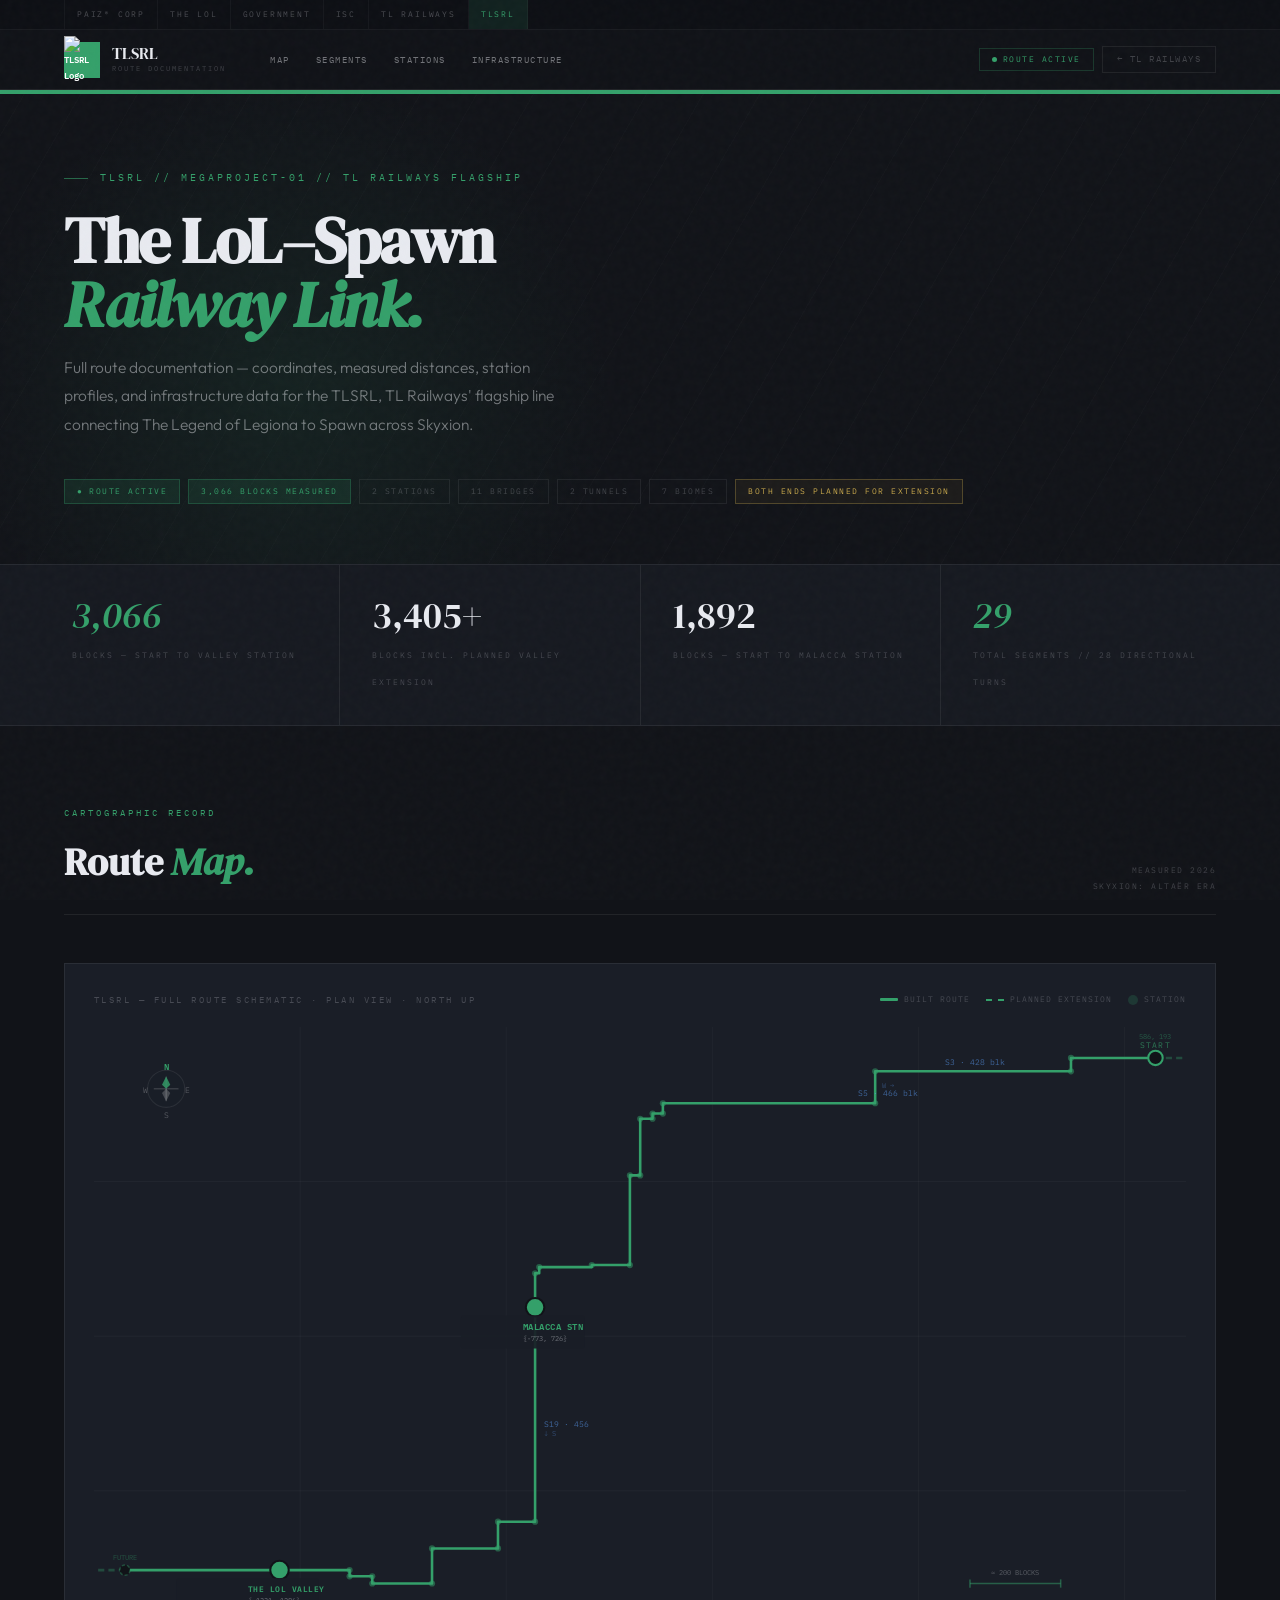
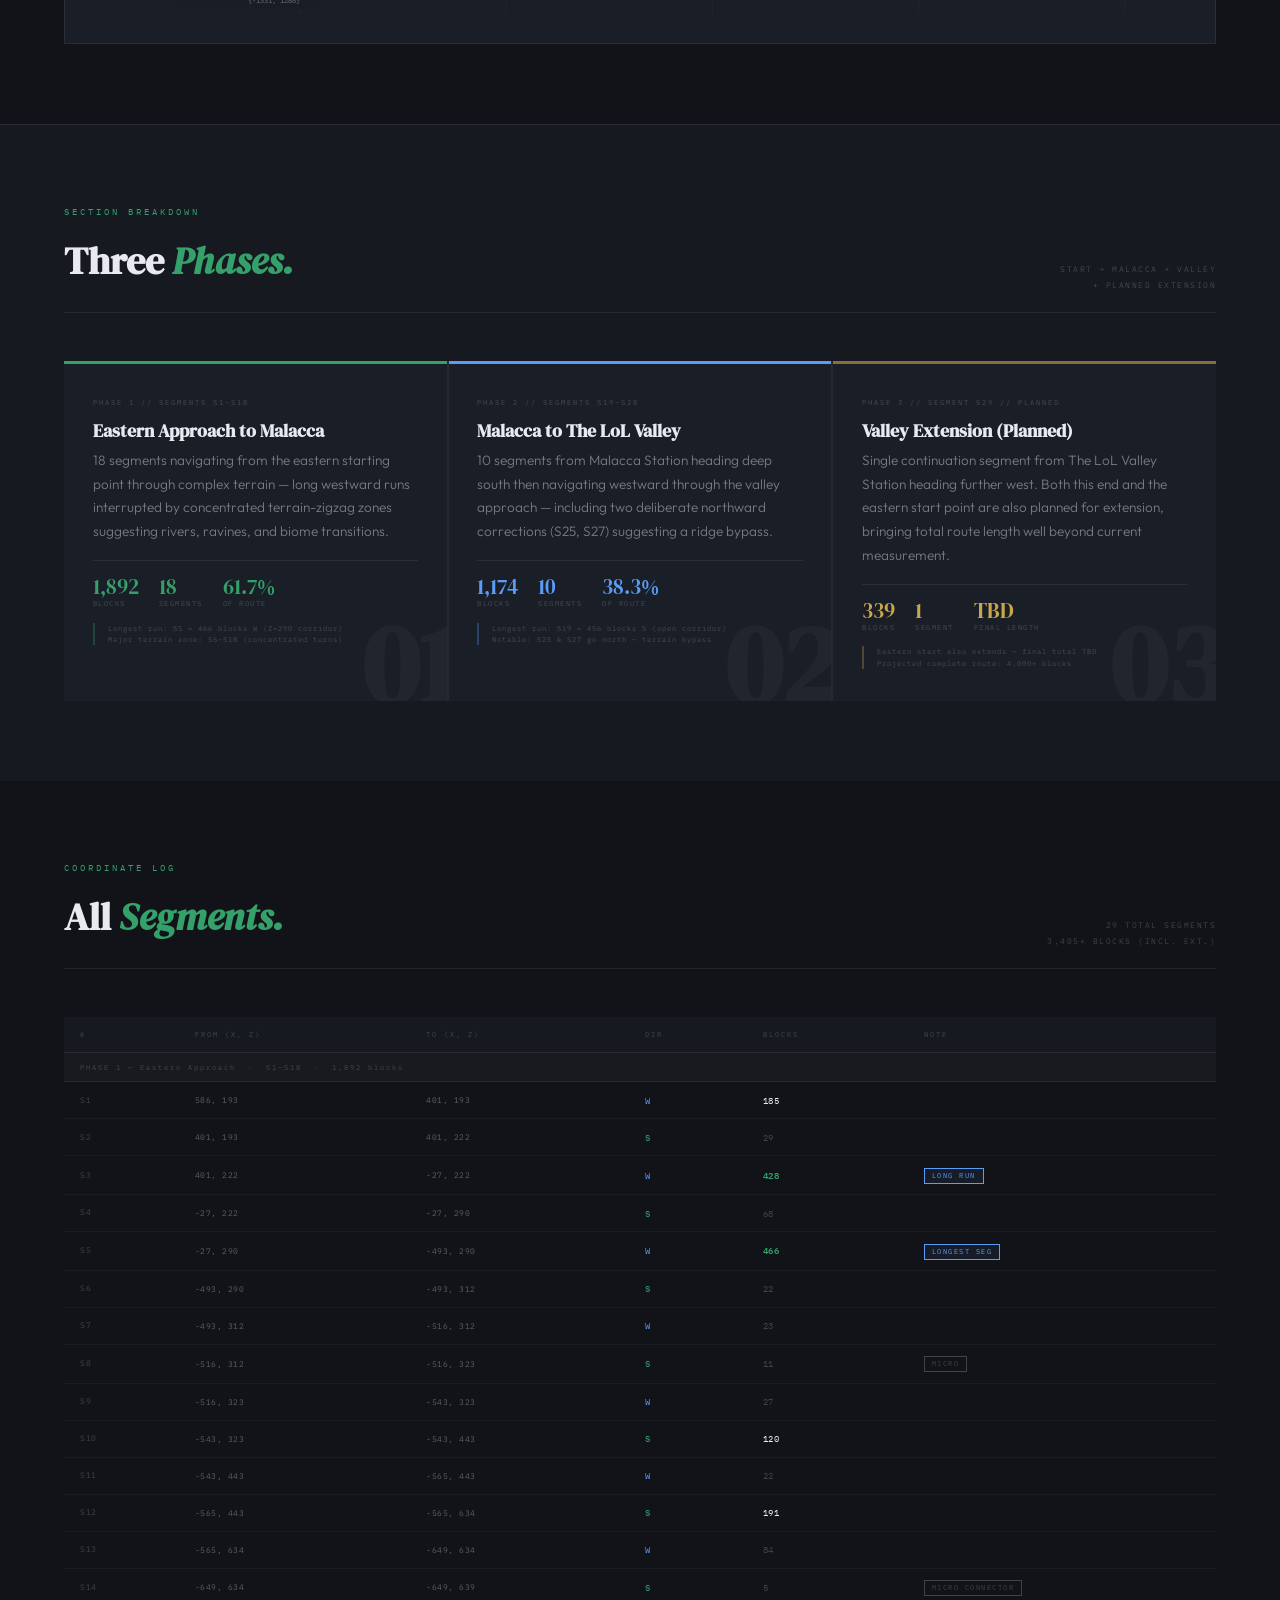
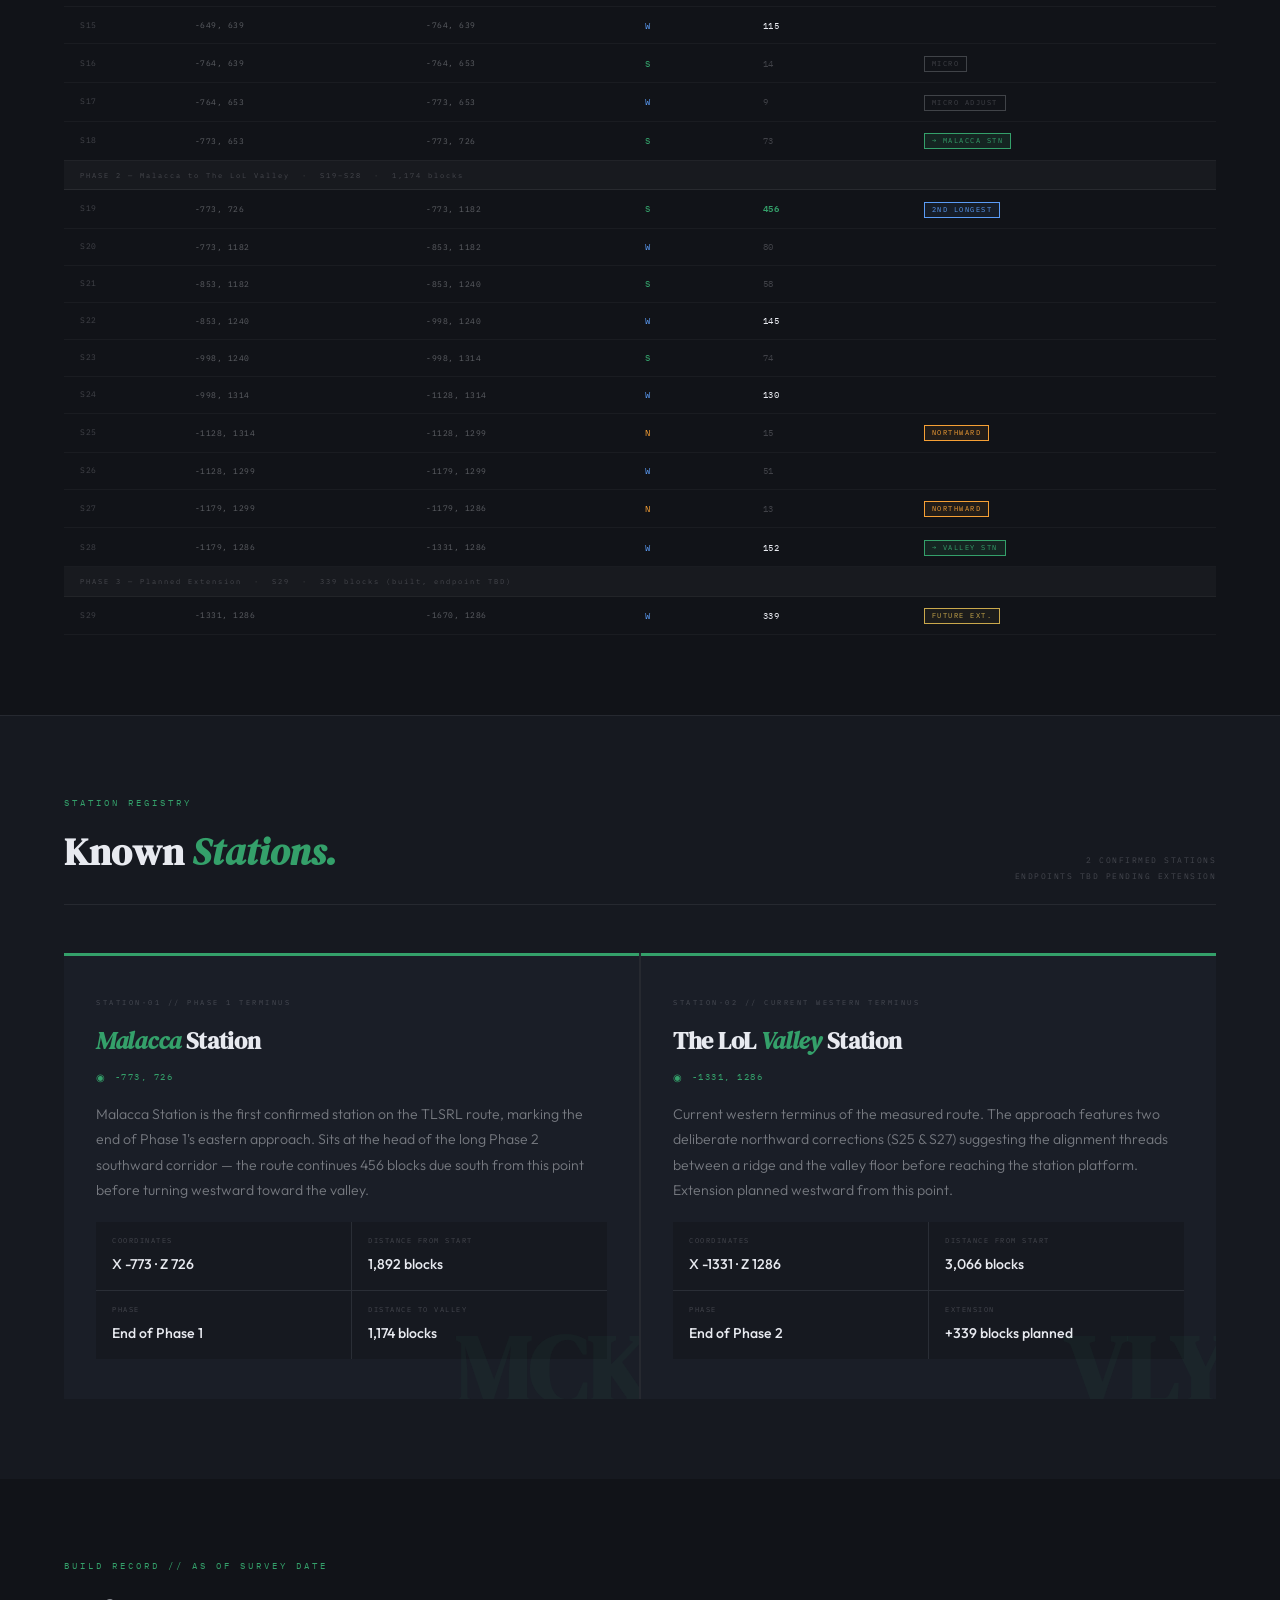
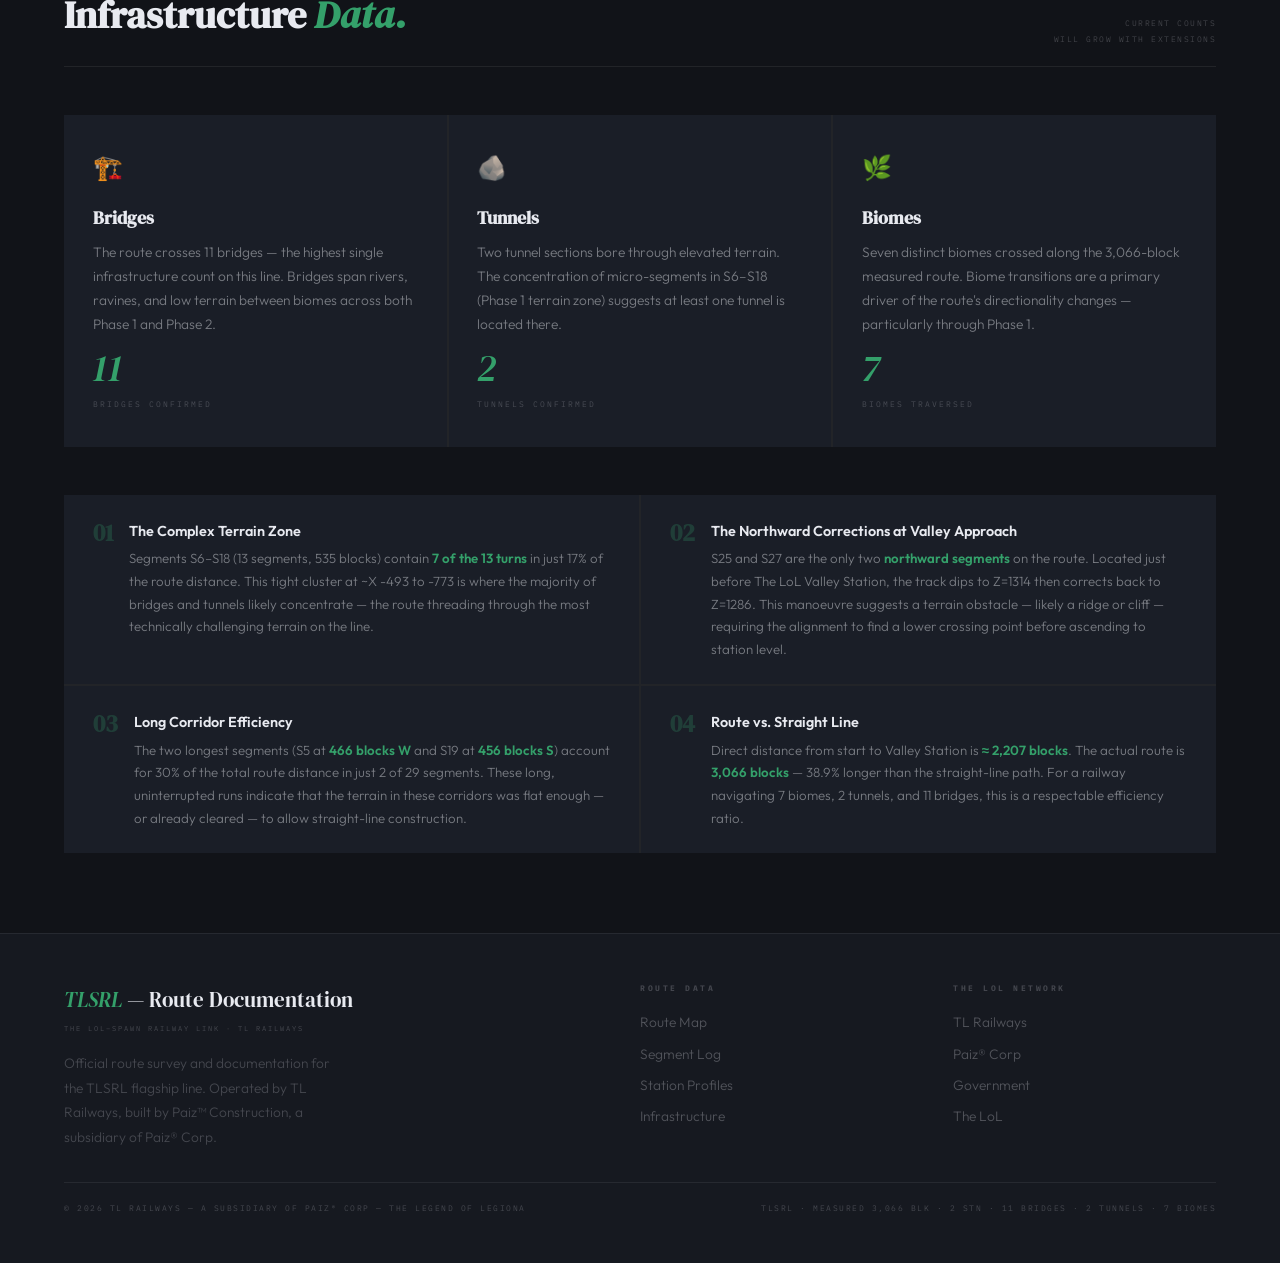
==== tlsrl/index.html @ da96b957 "Replace text brand with TLSRL logo in navigation Updated navigation brand to include TLSRL logo." ====
<!DOCTYPE html>
<html lang="en">
<head>
<meta charset="UTF-8">
<meta name="viewport" content="width=device-width, initial-scale=1.0">
<title>TLSRL — The LoL–Spawn Railway Link · Route Documentation</title>
<link rel="icon" type="image/png" href="/tlrailways/assets/images/TLSRL_LOGO.png">
<meta name="description" content="Full route documentation for TLSRL — The LoL to Spawn Railway Link. Measured coordinates, segment analysis, station profiles, infrastructure data.">
<link href="https://fonts.googleapis.com/css2?family=DM+Serif+Display:ital@0;1&family=IBM+Plex+Mono:wght@300;400;500;600&family=Outfit:wght@300;400;500;600&display=swap" rel="stylesheet">
<style>
:root{
  --bg:#111318;--bg2:#161920;--bg3:#1c2029;--bgc:#1a1e27;
  --bdr:rgba(255,255,255,0.07);--bdr2:rgba(255,255,255,0.14);
  --txt:#e8eaf0;--muted:rgba(232,234,240,0.45);--faint:rgba(232,234,240,0.22);
  --grn:#34a06a;--grn-dk:#1d4a33;--grn-lt:#5cba8a;--grn-dim:rgba(52,160,106,.12);
  --gold:#c9a84c;
  --tb:30px;--nh:60px;
}
*{margin:0;padding:0;box-sizing:border-box}
html{scroll-behavior:smooth}
body{font-family:'Outfit',sans-serif;background:var(--bg);color:var(--txt);line-height:1.7;overflow-x:hidden}
body::before{content:'';position:fixed;inset:0;background-image:url("data:image/svg+xml,%3Csvg viewBox='0 0 200 200' xmlns='http://www.w3.org/2000/svg'%3E%3Cfilter id='n'%3E%3CfeTurbulence type='fractalNoise' baseFrequency='0.65' numOctaves='4' stitchTiles='stitch'/%3E%3C/filter%3E%3Crect width='100%25' height='100%25' filter='url(%23n)' opacity='0.025'/%3E%3C/svg%3E");pointer-events:none;z-index:9999}

/* TOPBAR */
.topbar{position:fixed;top:0;left:0;right:0;height:var(--tb);z-index:500;background:#0d0f14;border-bottom:1px solid rgba(255,255,255,0.05);display:flex;align-items:center;padding:0 5%;overflow-x:auto;scrollbar-width:none}
.topbar::-webkit-scrollbar{display:none}
.topbar-links{display:flex;align-items:center;white-space:nowrap;flex-shrink:0}
.topbar-links a{font-family:'IBM Plex Mono',monospace;font-size:0.47rem;letter-spacing:1.8px;color:rgba(232,234,240,0.28);text-decoration:none;padding:0 12px;height:var(--tb);display:flex;align-items:center;transition:color 0.2s,background 0.2s;border-right:1px solid rgba(255,255,255,0.04)}
.topbar-links a:first-child{border-left:1px solid rgba(255,255,255,0.04)}
.topbar-links a:hover{color:rgba(232,234,240,0.65)}
.topbar-links a.here{color:var(--grn);background:var(--grn-dim)}

/* NAV */
nav{position:sticky;top:var(--tb);z-index:400;height:var(--nh);display:flex;align-items:center;padding:0 5%;background:rgba(17,19,24,0.97);backdrop-filter:blur(18px);border-bottom:1px solid var(--bdr);gap:32px}
.nav-brand{display:flex;align-items:center;gap:12px;text-decoration:none;color:inherit;flex-shrink:0}
.nav-mark{width:36px;height:36px;background:var(--grn);display:flex;align-items:center;justify-content:center;font-family:'IBM Plex Mono',monospace;font-size:0.56rem;font-weight:600;color:#fff;letter-spacing:0;transition:box-shadow 0.3s}
.nav-brand:hover .nav-mark{box-shadow:0 0 16px rgba(52,160,106,0.45)}
.nav-bname{font-family:'DM Serif Display',serif;font-size:1rem;display:block;line-height:1}
.nav-bsub{font-family:'IBM Plex Mono',monospace;font-size:0.46rem;letter-spacing:2px;color:var(--faint);display:block;margin-top:1px}
.nav-links{display:flex;gap:2px;flex:1}
.nav-links a{padding:5px 12px;font-family:'IBM Plex Mono',monospace;font-size:0.56rem;letter-spacing:1.5px;color:var(--muted);text-decoration:none;transition:color 0.2s}
.nav-links a:hover,.nav-links a.on{color:var(--grn)}
.nav-right{margin-left:auto;display:flex;align-items:center;gap:8px}
.spill{display:flex;align-items:center;gap:6px;padding:4px 12px;border:1px solid rgba(52,160,106,0.25);font-family:'IBM Plex Mono',monospace;font-size:0.5rem;letter-spacing:1.5px;color:var(--grn)}
.spill-dot{width:5px;height:5px;border-radius:50%;background:var(--grn);animation:blink 2s infinite}
.nav-back{padding:5px 14px;font-family:'IBM Plex Mono',monospace;font-size:0.54rem;letter-spacing:1.5px;color:var(--faint);text-decoration:none;border:1px solid var(--bdr);transition:all 0.2s}
.nav-back:hover{color:var(--txt);border-color:var(--bdr2)}
.hamburger{display:none;flex-direction:column;gap:5px;cursor:pointer;padding:4px;background:none;border:none;margin-left:auto}
.hamburger span{display:block;width:22px;height:1.5px;background:var(--muted);transition:all .25s}
.hamburger.open span:nth-child(1){transform:translateY(6.5px) rotate(45deg)}
.hamburger.open span:nth-child(2){opacity:0}
.hamburger.open span:nth-child(3){transform:translateY(-6.5px) rotate(-45deg)}
.drawer{display:none;position:fixed;top:calc(var(--tb) + var(--nh));left:0;right:0;background:rgba(13,15,20,.98);backdrop-filter:blur(20px);border-bottom:1px solid var(--bdr);z-index:390;padding:1.5rem 5%;flex-direction:column}
.drawer.open{display:flex}
.drawer a{font-family:'IBM Plex Mono',monospace;font-size:.68rem;letter-spacing:2px;color:var(--muted);text-decoration:none;padding:.85rem 0;border-bottom:1px solid var(--bdr);transition:color .2s}
.drawer a:hover{color:var(--grn)}
.drawer a:last-child{border:none}

/* HERO */
.hero{margin-top:var(--tb);padding:80px 5% 60px;position:relative;overflow:hidden}
.hero::before{content:'';position:absolute;inset:0;background:repeating-linear-gradient(-60deg,transparent,transparent 48px,rgba(255,255,255,.013) 48px,rgba(255,255,255,.013) 49px)}
.hero-glow{position:absolute;top:-10%;left:-5%;width:55vw;height:55vw;background:radial-gradient(circle,rgba(52,160,106,.1) 0%,transparent 65%);pointer-events:none}
.hero-bar{position:absolute;top:0;left:0;right:0;height:4px;background:var(--grn)}
.hero-inner{max-width:1200px;margin:0 auto;position:relative}
.hero-eye{font-family:'IBM Plex Mono',monospace;font-size:.6rem;letter-spacing:3px;color:var(--grn);margin-bottom:1.4rem;display:flex;align-items:center;gap:12px;opacity:0;animation:fadeUp .7s ease .1s forwards}
.hero-eye::before{content:'';width:24px;height:1px;background:var(--grn);opacity:.6}
.hero h1{font-family:'DM Serif Display',serif;font-size:clamp(2.8rem,5vw,5rem);line-height:1;letter-spacing:-1.5px;color:var(--txt);margin-bottom:1rem;opacity:0;animation:fadeUp .7s ease .2s forwards}
.hero h1 em{font-style:italic;color:var(--grn)}
.hero-sub{font-size:.97rem;color:var(--muted);font-weight:300;max-width:520px;line-height:1.85;margin-bottom:2.5rem;opacity:0;animation:fadeUp .7s ease .3s forwards}
.hero-chips{display:flex;gap:8px;flex-wrap:wrap;opacity:0;animation:fadeUp .7s ease .4s forwards}
.chip{font-family:'IBM Plex Mono',monospace;font-size:.5rem;letter-spacing:1.5px;padding:5px 12px;border:1px solid;display:flex;align-items:center;gap:6px}
.chip-grn{border-color:rgba(52,160,106,.3);color:var(--grn);background:var(--grn-dim)}
.chip-dim{border-color:var(--bdr);color:var(--faint)}
.chip-gold{border-color:rgba(201,168,76,.3);color:var(--gold);background:rgba(201,168,76,.06)}

/* STATS STRIP */
.stats{background:var(--bg2);border-top:1px solid var(--bdr);border-bottom:1px solid var(--bdr)}
.stats-inner{max-width:1200px;margin:0 auto;display:flex}
.stat{flex:1;padding:2rem 2rem;border-right:1px solid var(--bdr);transition:background .2s}
.stat:last-child{border-right:none}
.stat:hover{background:var(--grn-dim)}
.sv{font-family:'DM Serif Display',serif;font-size:2.3rem;color:var(--txt);display:block;line-height:1;margin-bottom:.3rem}
.sv em{font-style:italic;color:var(--grn)}
.sk{font-family:'IBM Plex Mono',monospace;font-size:.5rem;letter-spacing:2px;color:var(--faint)}

/* SECTIONS */
.sec{padding:5rem 5%}
.sec-alt{background:var(--bg2);border-top:1px solid var(--bdr)}
.inner{max-width:1200px;margin:0 auto}
.sec-head{display:flex;justify-content:space-between;align-items:flex-end;margin-bottom:3rem;padding-bottom:1.2rem;border-bottom:1px solid var(--bdr);flex-wrap:wrap;gap:12px}
.eye{font-family:'IBM Plex Mono',monospace;font-size:.54rem;letter-spacing:3px;color:var(--grn);margin-bottom:.5rem}
.sec-head h2{font-family:'DM Serif Display',serif;font-size:clamp(1.7rem,3vw,2.4rem);color:var(--txt)}
.sec-head h2 em{font-style:italic;color:var(--grn)}
.sec-meta{font-family:'IBM Plex Mono',monospace;font-size:.5rem;letter-spacing:1.5px;color:var(--faint);text-align:right;line-height:2}

/* ROUTE MAP */
.map-card{background:var(--bgc);border:1px solid var(--bdr);padding:1.8rem;transition:border-color .3s}
.map-card:hover{border-color:rgba(52,160,106,.2)}
.map-hdr{display:flex;justify-content:space-between;align-items:center;margin-bottom:1.2rem;flex-wrap:wrap;gap:10px}
.map-title{font-family:'IBM Plex Mono',monospace;font-size:.56rem;letter-spacing:2.5px;color:var(--faint)}
.map-legend{display:flex;gap:16px;flex-wrap:wrap}
.leg{display:flex;align-items:center;gap:6px;font-family:'IBM Plex Mono',monospace;font-size:.48rem;letter-spacing:1px;color:var(--faint)}
.leg-line{width:18px;height:3px;border-radius:1px}
.leg-dash{width:18px;height:0;border-top:2px dashed}
.route-svg{width:100%;height:auto;display:block}

/* PHASE CARDS */
.phases{display:grid;grid-template-columns:repeat(3,1fr);gap:2px;background:var(--bdr)}
.phase{background:var(--bgc);padding:2rem 1.8rem;position:relative;overflow:hidden;border-top:3px solid}
.phase-1{border-color:var(--grn)}
.phase-2{border-color:#5b9cf6}
.phase-3{border-color:rgba(201,168,76,.6)}
.phase-bg{position:absolute;right:-10px;bottom:-20px;font-family:'DM Serif Display',serif;font-size:7rem;font-weight:900;opacity:.035;line-height:1;pointer-events:none}
.phase-id{font-family:'IBM Plex Mono',monospace;font-size:.46rem;letter-spacing:2px;color:var(--faint);margin-bottom:.8rem}
.phase h3{font-family:'DM Serif Display',serif;font-size:1.1rem;color:var(--txt);margin-bottom:.4rem;line-height:1.2}
.phase p{font-size:.85rem;color:var(--muted);line-height:1.75;font-weight:300;margin-bottom:1rem}
.phase-stat{display:flex;gap:20px;padding-top:1rem;border-top:1px solid var(--bdr)}
.ps-val{font-family:'DM Serif Display',serif;font-size:1.3rem;display:block;line-height:1}
.phase-1 .ps-val{color:var(--grn)}
.phase-2 .ps-val{color:#5b9cf6}
.phase-3 .ps-val{color:var(--gold)}
.ps-key{font-family:'IBM Plex Mono',monospace;font-size:.44rem;letter-spacing:1.5px;color:var(--faint);display:block}
.phase-note{font-family:'IBM Plex Mono',monospace;font-size:.44rem;letter-spacing:1px;color:var(--faint);margin-top:.8rem;line-height:1.6;border-left:2px solid;padding-left:.8rem}
.phase-1 .phase-note{border-color:rgba(52,160,106,.3)}
.phase-2 .phase-note{border-color:rgba(91,156,246,.3)}
.phase-3 .phase-note{border-color:rgba(201,168,76,.3)}

/* SEGMENT TABLE */
.seg-table{width:100%;border-collapse:collapse;font-family:'IBM Plex Mono',monospace;font-size:.56rem;letter-spacing:.5px}
.seg-table th{padding:.7rem 1rem;text-align:left;font-size:.46rem;letter-spacing:2px;color:var(--faint);border-bottom:1px solid var(--bdr);font-weight:400;background:var(--bg2)}
.seg-table td{padding:.65rem 1rem;border-bottom:1px solid rgba(255,255,255,.04);color:var(--muted);transition:background .15s}
.seg-table tr:hover td{background:rgba(255,255,255,.025)}
.seg-table .seg-num{color:var(--faint);font-size:.5rem}
.seg-table .coord{color:rgba(232,234,240,.35);font-size:.52rem}
.seg-table .dir-w{color:#5b9cf6}
.seg-table .dir-s{color:var(--grn)}
.seg-table .dir-n{color:#f6a035}
.seg-table .dist-big{color:var(--grn);font-weight:600}
.seg-table .dist-micro{color:var(--faint)}
.seg-table .dist-mid{color:var(--txt)}
.seg-table .note-badge{font-size:.44rem;letter-spacing:1.5px;padding:1px 7px;border:1px solid;display:inline-block}
.badge-station{border-color:rgba(52,160,106,.4);color:var(--grn);background:var(--grn-dim)}
.badge-long{border-color:rgba(91,156,246,.3);color:#5b9cf6;background:rgba(91,156,246,.07)}
.badge-future{border-color:rgba(201,168,76,.3);color:var(--gold);background:rgba(201,168,76,.06)}
.badge-micro{border-color:var(--bdr);color:var(--faint)}
.badge-north{border-color:rgba(246,160,53,.3);color:#f6a035;background:rgba(246,160,53,.07)}
.seg-group-hdr td{background:rgba(255,255,255,.03);font-size:.46rem;letter-spacing:2px;color:var(--faint);padding:.5rem 1rem;border-bottom:1px solid var(--bdr)}

/* STATION CARDS */
.stations{display:grid;grid-template-columns:1fr 1fr;gap:2px;background:var(--bdr)}
.stn{background:var(--bgc);padding:2.5rem 2rem;position:relative;overflow:hidden;transition:background .2s;border-top:3px solid var(--grn)}
.stn:hover{background:var(--bg3)}
.stn-bg{position:absolute;right:-10px;bottom:-20px;font-family:'DM Serif Display',serif;font-size:6rem;font-weight:900;color:rgba(52,160,106,.06);line-height:1;pointer-events:none}
.stn-id{font-family:'IBM Plex Mono',monospace;font-size:.46rem;letter-spacing:2.5px;color:var(--faint);margin-bottom:.8rem}
.stn h3{font-family:'DM Serif Display',serif;font-size:1.5rem;color:var(--txt);margin-bottom:.5rem;letter-spacing:-.3px}
.stn h3 em{font-style:italic;color:var(--grn)}
.stn-coord{font-family:'IBM Plex Mono',monospace;font-size:.54rem;letter-spacing:1.5px;color:var(--grn);margin-bottom:1rem;display:flex;align-items:center;gap:8px}
.stn-coord::before{content:'◉';font-size:.6rem}
.stn p{font-size:.88rem;color:var(--muted);line-height:1.8;font-weight:300;margin-bottom:1.2rem}
.stn-facts{display:grid;grid-template-columns:1fr 1fr;gap:1px;background:var(--bdr);margin-top:1rem}
.stn-fact{background:var(--bg2);padding:.8rem 1rem}
.sf-k{font-family:'IBM Plex Mono',monospace;font-size:.44rem;letter-spacing:1.5px;color:var(--faint);display:block;margin-bottom:3px}
.sf-v{font-size:.88rem;color:var(--txt);font-weight:500}

/* INFRA GRID */
.infra-grid{display:grid;grid-template-columns:repeat(3,1fr);gap:2px;background:var(--bdr)}
.infra{background:var(--bgc);padding:2rem 1.8rem;position:relative;transition:background .2s}
.infra:hover{background:var(--bg3);box-shadow:inset 0 0 40px rgba(52,160,106,.04)}
.infra-icon{font-size:1.5rem;margin-bottom:1rem;display:block}
.infra h4{font-family:'DM Serif Display',serif;font-size:1.1rem;color:var(--txt);margin-bottom:.4rem}
.infra p{font-size:.86rem;color:var(--muted);line-height:1.75;font-weight:300;margin-bottom:.8rem}
.infra-count{font-family:'DM Serif Display',serif;font-size:2.4rem;color:var(--grn);display:block;line-height:1}
.infra-count em{font-style:italic}
.infra-label{font-family:'IBM Plex Mono',monospace;font-size:.48rem;letter-spacing:2px;color:var(--faint)}

/* INSIGHTS */
.insights{display:grid;grid-template-columns:1fr 1fr;gap:2px;background:var(--bdr);margin-top:3rem}
.insight{background:var(--bgc);padding:1.5rem 1.8rem;display:flex;gap:16px;align-items:flex-start;transition:background .2s}
.insight:hover{background:var(--bg3)}
.ins-num{font-family:'DM Serif Display',serif;font-size:1.5rem;font-weight:900;color:rgba(52,160,106,.25);flex-shrink:0;line-height:1;padding-top:2px}
.ins-body h5{font-size:.9rem;font-weight:600;color:var(--txt);margin-bottom:4px}
.ins-body p{font-size:.83rem;color:var(--muted);line-height:1.7;font-weight:300}
.ins-body strong{color:var(--grn);font-weight:600}

/* FOOTER */
footer{border-top:1px solid var(--bdr);background:var(--bg2);padding:3rem 5%}
.ft-inner{max-width:1200px;margin:0 auto;display:grid;grid-template-columns:2fr 1fr 1fr;gap:50px;margin-bottom:2rem}
.ft-name{font-family:'DM Serif Display',serif;font-size:1.3rem;color:var(--txt);margin-bottom:.3rem}
.ft-name em{font-style:italic;color:var(--grn)}
.ft-sub{font-family:'IBM Plex Mono',monospace;font-size:.46rem;letter-spacing:2px;color:var(--faint);margin-bottom:1rem}
.ft-desc{font-size:.86rem;color:var(--faint);line-height:1.8;font-weight:300;max-width:280px}
.ft-col h5{font-family:'IBM Plex Mono',monospace;font-size:.48rem;letter-spacing:2.5px;color:var(--faint);margin-bottom:1rem}
.ft-col a{display:block;font-size:.86rem;color:rgba(232,234,240,.28);text-decoration:none;margin-bottom:.5rem;font-weight:300;transition:color .2s}
.ft-col a:hover{color:var(--grn)}
.ft-bot{border-top:1px solid var(--bdr);padding-top:1.2rem;max-width:1200px;margin:0 auto;display:flex;justify-content:space-between;align-items:center;flex-wrap:wrap;gap:10px}
.ft-bot p{font-family:'IBM Plex Mono',monospace;font-size:.48rem;letter-spacing:1.5px;color:var(--faint)}

/* ANIMATIONS */
@keyframes fadeUp{from{opacity:0;transform:translateY(20px)}to{opacity:1;transform:none}}
@keyframes blink{0%,100%{opacity:1}50%{opacity:.2}}
.reveal{opacity:0;transform:translateY(18px);transition:opacity .6s ease,transform .6s ease}
.reveal.in{opacity:1;transform:none}

/* RESPONSIVE */
@media(max-width:1000px){
  .phases{grid-template-columns:1fr}
  .infra-grid{grid-template-columns:1fr 1fr}
  .insights{grid-template-columns:1fr}
  .ft-inner{grid-template-columns:1fr 1fr}
}
@media(max-width:700px){
  .stats-inner{flex-direction:column}
  .stat{border-right:none;border-bottom:1px solid var(--bdr);padding:1.4rem 1.2rem}
  .stat:last-child{border-bottom:none}
  .stations{grid-template-columns:1fr}
  .infra-grid{grid-template-columns:1fr}
  .nav-links,.spill,.nav-back{display:none}
  .hamburger{display:flex}
  .ft-inner{grid-template-columns:1fr;gap:2rem}
  .ft-bot{flex-direction:column;text-align:center}
  .insights{grid-template-columns:1fr}
}
</style>
</head>
<body>

<!-- TOPBAR -->
<div class="topbar">
  <div class="topbar-links">
    <a href="/paizcorp/">PAIZ® CORP</a>
    <a href="/main/">THE LOL</a>
    <a href="/gov/">GOVERNMENT</a>
    <a href="/isc/">ISC</a>
    <a href="/tlrailways/">TL RAILWAYS</a>
    <a href="#" class="here">TLSRL</a>
  </div>
</div>

<!-- NAV -->
<nav>
  <a href="#" class="nav-brand">
    <div class="nav-mark"><img src="/tlrailways/assets/images/TLSRL_LOGO.png" alt="TLSRL Logo" class="nav-logo"></div>
    <div>
      <span class="nav-bname">TLSRL</span>
      <span class="nav-bsub">ROUTE DOCUMENTATION</span>
    </div>
  </a>
  <div class="nav-links">
    <a href="#map">MAP</a>
    <a href="#segments">SEGMENTS</a>
    <a href="#stations">STATIONS</a>
    <a href="#infrastructure">INFRASTRUCTURE</a>
  </div>
  <div class="nav-right">
    <div class="spill"><div class="spill-dot"></div> ROUTE ACTIVE</div>
    <a href="/tlrailways/" class="nav-back">← TL RAILWAYS</a>
  </div>
  <button class="hamburger" id="ham" aria-label="Menu">
    <span></span><span></span><span></span>
  </button>
</nav>
<div class="drawer" id="drawer">
  <a href="#map" onclick="closeNav()">ROUTE MAP</a>
  <a href="#segments" onclick="closeNav()">SEGMENTS</a>
  <a href="#stations" onclick="closeNav()">STATIONS</a>
  <a href="#infrastructure" onclick="closeNav()">INFRASTRUCTURE</a>
  <a href="/tlrailways/">← TL RAILWAYS</a>
</div>

<!-- HERO -->
<div class="hero">
  <div class="hero-bar"></div>
  <div class="hero-glow"></div>
  <div class="hero-inner">
    <div class="hero-eye">TLSRL // MEGAPROJECT-01 // TL RAILWAYS FLAGSHIP</div>
    <h1>The LoL–Spawn<br><em>Railway Link.</em></h1>
    <p class="hero-sub">
      Full route documentation — coordinates, measured distances, station profiles, and infrastructure data
      for the TLSRL, TL Railways' flagship line connecting The Legend of Legiona to Spawn across Skyxion.
    </p>
    <div class="hero-chips">
      <div class="chip chip-grn"><span>●</span> ROUTE ACTIVE</div>
      <div class="chip chip-grn">3,066 BLOCKS MEASURED</div>
      <div class="chip chip-dim">2 STATIONS</div>
      <div class="chip chip-dim">11 BRIDGES</div>
      <div class="chip chip-dim">2 TUNNELS</div>
      <div class="chip chip-dim">7 BIOMES</div>
      <div class="chip chip-gold">BOTH ENDS PLANNED FOR EXTENSION</div>
    </div>
  </div>
</div>

<!-- STATS STRIP -->
<div class="stats">
  <div class="stats-inner">
    <div class="stat"><span class="sv"><em>3,066</em></span><span class="sk">BLOCKS — START TO VALLEY STATION</span></div>
    <div class="stat"><span class="sv">3,405+</span><span class="sk">BLOCKS INCL. PLANNED VALLEY EXTENSION</span></div>
    <div class="stat"><span class="sv">1,892</span><span class="sk">BLOCKS — START TO MALACCA STATION</span></div>
    <div class="stat"><span class="sv"><em>29</em></span><span class="sk">TOTAL SEGMENTS // 28 DIRECTIONAL TURNS</span></div>
  </div>
</div>

<!-- ROUTE MAP -->
<section class="sec" id="map">
  <div class="inner reveal">
    <div class="sec-head">
      <div>
        <div class="eye">CARTOGRAPHIC RECORD</div>
        <h2>Route <em>Map.</em></h2>
      </div>
      <div class="sec-meta">MEASURED 2026<br>SKYXION: ALTAËR ERA</div>
    </div>
    <div class="map-card">
      <div class="map-hdr">
        <div class="map-title">TLSRL — FULL ROUTE SCHEMATIC · PLAN VIEW · NORTH UP</div>
        <div class="map-legend">
          <div class="leg"><div class="leg-line" style="background:var(--grn)"></div> BUILT ROUTE</div>
          <div class="leg"><div class="leg-dash" style="border-color:var(--grn)"></div> PLANNED EXTENSION</div>
          <div class="leg"><div class="leg-line" style="background:rgba(52,160,106,.2);width:10px;height:10px;border-radius:50%"></div> STATION</div>
        </div>
      </div>
      <!-- SVG ROUTE MAP — ViewBox 0 0 1060 570, padding 30, scaleX=1000/2256, scaleZ=510/1121 -->
      <svg class="route-svg" viewBox="0 0 1060 570" xmlns="http://www.w3.org/2000/svg">
        <defs>
          <marker id="arr-e" markerWidth="8" markerHeight="6" refX="7" refY="3" orient="auto">
            <path d="M0,0 L8,3 L0,6 Z" fill="rgba(52,160,106,0.5)"/>
          </marker>
          <marker id="arr-w" markerWidth="8" markerHeight="6" refX="1" refY="3" orient="auto-start-reverse">
            <path d="M8,0 L0,3 L8,6 Z" fill="rgba(52,160,106,0.5)"/>
          </marker>
        </defs>

        <!-- Grid lines -->
        <line x1="0" y1="150" x2="1060" y2="150" stroke="rgba(255,255,255,0.03)" stroke-width="1"/>
        <line x1="0" y1="300" x2="1060" y2="300" stroke="rgba(255,255,255,0.03)" stroke-width="1"/>
        <line x1="0" y1="450" x2="1060" y2="450" stroke="rgba(255,255,255,0.03)" stroke-width="1"/>
        <line x1="200" y1="0" x2="200" y2="570" stroke="rgba(255,255,255,0.03)" stroke-width="1"/>
        <line x1="400" y1="0" x2="400" y2="570" stroke="rgba(255,255,255,0.03)" stroke-width="1"/>
        <line x1="600" y1="0" x2="600" y2="570" stroke="rgba(255,255,255,0.03)" stroke-width="1"/>
        <line x1="800" y1="0" x2="800" y2="570" stroke="rgba(255,255,255,0.03)" stroke-width="1"/>
        <line x1="1000" y1="0" x2="1000" y2="570" stroke="rgba(255,255,255,0.03)" stroke-width="1"/>

        <!-- Future extensions (dashed) -->
        <!-- East extension from P1 (1030,30) -->
        <line x1="1030" y1="30" x2="1060" y2="30" stroke="rgba(52,160,106,0.35)" stroke-width="2.5" stroke-dasharray="6 4"/>
        <!-- West extension from P30 (30,527) -->
        <line x1="30" y1="527" x2="0" y2="527" stroke="rgba(52,160,106,0.35)" stroke-width="2.5" stroke-dasharray="6 4"/>

        <!-- Main route — P1 to P30 -->
        <polyline
          points="1030,30 948,30 948,43 758,43 758,74 552,74 552,84 542,84 542,89 530,89 530,144 520,144 520,231 483,231 483,233 432,233 432,239 428,239 428,272 428,480 392,480 392,506 328,506 328,540 270,540 270,533 248,533 248,527 180,527 30,527"
          fill="none" stroke="var(--grn)" stroke-width="2.5" stroke-linejoin="round"/>

        <!-- Turn dots (small) -->
        <circle cx="948" cy="30" r="3" fill="rgba(52,160,106,0.5)" stroke="none"/>
        <circle cx="948" cy="43" r="3" fill="rgba(52,160,106,0.5)" stroke="none"/>
        <circle cx="758" cy="43" r="3" fill="rgba(52,160,106,0.5)" stroke="none"/>
        <circle cx="758" cy="74" r="3" fill="rgba(52,160,106,0.5)" stroke="none"/>
        <circle cx="552" cy="74" r="3" fill="rgba(52,160,106,0.5)" stroke="none"/>
        <circle cx="552" cy="84" r="3" fill="rgba(52,160,106,0.5)" stroke="none"/>
        <circle cx="542" cy="84" r="3" fill="rgba(52,160,106,0.5)" stroke="none"/>
        <circle cx="542" cy="89" r="3" fill="rgba(52,160,106,0.5)" stroke="none"/>
        <circle cx="530" cy="89" r="3" fill="rgba(52,160,106,0.5)" stroke="none"/>
        <circle cx="530" cy="144" r="3" fill="rgba(52,160,106,0.5)" stroke="none"/>
        <circle cx="520" cy="144" r="3" fill="rgba(52,160,106,0.5)" stroke="none"/>
        <circle cx="520" cy="231" r="3" fill="rgba(52,160,106,0.5)" stroke="none"/>
        <circle cx="483" cy="231" r="3" fill="rgba(52,160,106,0.5)" stroke="none"/>
        <circle cx="432" cy="233" r="3" fill="rgba(52,160,106,0.5)" stroke="none"/>
        <circle cx="428" cy="239" r="3" fill="rgba(52,160,106,0.5)" stroke="none"/>
        <circle cx="428" cy="480" r="3" fill="rgba(52,160,106,0.5)" stroke="none"/>
        <circle cx="392" cy="480" r="3" fill="rgba(52,160,106,0.5)" stroke="none"/>
        <circle cx="392" cy="506" r="3" fill="rgba(52,160,106,0.5)" stroke="none"/>
        <circle cx="328" cy="506" r="3" fill="rgba(52,160,106,0.5)" stroke="none"/>
        <circle cx="328" cy="540" r="3" fill="rgba(52,160,106,0.5)" stroke="none"/>
        <circle cx="270" cy="540" r="3" fill="rgba(52,160,106,0.5)" stroke="none"/>
        <circle cx="270" cy="533" r="3" fill="rgba(52,160,106,0.5)" stroke="none"/>
        <circle cx="248" cy="533" r="3" fill="rgba(52,160,106,0.5)" stroke="none"/>
        <circle cx="248" cy="527" r="3" fill="rgba(52,160,106,0.5)" stroke="none"/>

        <!-- START endpoint -->
        <circle cx="1030" cy="30" r="7" fill="var(--bg)" stroke="var(--grn)" stroke-width="2"/>
        <text x="1030" y="20" fill="rgba(52,160,106,0.7)" font-family="IBM Plex Mono" font-size="8" text-anchor="middle" letter-spacing="1">START</text>
        <text x="1030" y="12" fill="rgba(52,160,106,0.45)" font-family="IBM Plex Mono" font-size="6.5" text-anchor="middle">586, 193</text>

        <!-- MALACCA STATION at (428, 272) -->
        <circle cx="428" cy="272" r="9" fill="var(--grn)" stroke="var(--bg)" stroke-width="2"/>
        <rect x="356" y="280" width="120" height="32" fill="rgba(26,30,39,0.92)" rx="2"/>
        <text x="416" y="294" fill="var(--grn)" font-family="IBM Plex Mono" font-size="8.5" font-weight="600" letter-spacing="0.5">MALACCA STN</text>
        <text x="416" y="305" fill="rgba(232,234,240,0.4)" font-family="IBM Plex Mono" font-size="7">{-773, 726}</text>

        <!-- VALLEY STATION at (180, 527) -->
        <circle cx="180" cy="527" r="9" fill="var(--grn)" stroke="var(--bg)" stroke-width="2"/>
        <rect x="80" y="535" width="138" height="30" fill="rgba(26,30,39,0.92)" rx="2"/>
        <text x="149" y="548" fill="var(--grn)" font-family="IBM Plex Mono" font-size="8" font-weight="600" letter-spacing="0.5">THE LOL VALLEY</text>
        <text x="149" y="559" fill="rgba(232,234,240,0.4)" font-family="IBM Plex Mono" font-size="7">{-1331, 1286}</text>

        <!-- FUTURE END at (30, 527) -->
        <circle cx="30" cy="527" r="5" fill="var(--bg)" stroke="rgba(52,160,106,0.4)" stroke-width="1.5" stroke-dasharray="3 2"/>
        <text x="30" y="517" fill="rgba(52,160,106,0.4)" font-family="IBM Plex Mono" font-size="7" text-anchor="middle">FUTURE</text>

        <!-- Segment labels for longest runs -->
        <text x="770" y="67" fill="rgba(91,156,246,0.55)" font-family="IBM Plex Mono" font-size="7.5" text-anchor="middle">S5 · 466 blk</text>
        <text x="770" y="59" fill="rgba(91,156,246,0.35)" font-family="IBM Plex Mono" font-size="6.5" text-anchor="middle">W →</text>
        <text x="855" y="37" fill="rgba(91,156,246,0.55)" font-family="IBM Plex Mono" font-size="7.5" text-anchor="middle">S3 · 428 blk</text>
        <text x="437" y="388" fill="rgba(91,156,246,0.55)" font-family="IBM Plex Mono" font-size="7.5">S19 · 456</text>
        <text x="437" y="397" fill="rgba(91,156,246,0.35)" font-family="IBM Plex Mono" font-size="6.5">↓ S</text>

        <!-- Compass rose -->
        <g transform="translate(70, 60)">
          <circle r="18" fill="rgba(26,30,39,0.8)" stroke="rgba(255,255,255,0.08)" stroke-width="1"/>
          <line x1="0" y1="-12" x2="0" y2="12" stroke="rgba(255,255,255,0.2)" stroke-width="1"/>
          <line x1="-12" y1="0" x2="12" y2="0" stroke="rgba(255,255,255,0.2)" stroke-width="1"/>
          <polygon points="0,-12 4,-4 0,0 -4,-4" fill="rgba(52,160,106,0.8)"/>
          <polygon points="0,0 4,4 0,12 -4,4" fill="rgba(255,255,255,0.2)"/>
          <text x="0" y="-18" fill="var(--grn)" font-family="IBM Plex Mono" font-size="9" text-anchor="middle" font-weight="600">N</text>
          <text x="18" y="4" fill="rgba(255,255,255,0.25)" font-family="IBM Plex Mono" font-size="8">E</text>
          <text x="-22" y="4" fill="rgba(255,255,255,0.25)" font-family="IBM Plex Mono" font-size="8">W</text>
          <text x="0" y="28" fill="rgba(255,255,255,0.25)" font-family="IBM Plex Mono" font-size="8" text-anchor="middle">S</text>
        </g>

        <!-- Scale bar (approx) -->
        <g transform="translate(850, 540)">
          <line x1="0" y1="0" x2="88" y2="0" stroke="rgba(52,160,106,0.5)" stroke-width="1.5"/>
          <line x1="0" y1="-4" x2="0" y2="4" stroke="rgba(52,160,106,0.5)" stroke-width="1.5"/>
          <line x1="88" y1="-4" x2="88" y2="4" stroke="rgba(52,160,106,0.5)" stroke-width="1.5"/>
          <text x="44" y="-8" fill="rgba(232,234,240,0.3)" font-family="IBM Plex Mono" font-size="7" text-anchor="middle">≈ 200 BLOCKS</text>
        </g>
      </svg>
    </div>
  </div>
</section>

<!-- PHASE BREAKDOWN -->
<section class="sec sec-alt" id="phases">
  <div class="inner reveal">
    <div class="sec-head">
      <div>
        <div class="eye">SECTION BREAKDOWN</div>
        <h2>Three <em>Phases.</em></h2>
      </div>
      <div class="sec-meta">START → MALACCA → VALLEY<br>+ PLANNED EXTENSION</div>
    </div>
    <div class="phases">
      <div class="phase phase-1">
        <div class="phase-bg">01</div>
        <div class="phase-id">PHASE 1 // SEGMENTS S1–S18</div>
        <h3>Eastern Approach to Malacca</h3>
        <p>18 segments navigating from the eastern starting point through complex terrain — long westward runs interrupted by concentrated terrain-zigzag zones suggesting rivers, ravines, and biome transitions.</p>
        <div class="phase-stat">
          <div><span class="ps-val">1,892</span><span class="ps-key">BLOCKS</span></div>
          <div><span class="ps-val">18</span><span class="ps-key">SEGMENTS</span></div>
          <div><span class="ps-val">61.7%</span><span class="ps-key">OF ROUTE</span></div>
        </div>
        <div class="phase-note">Longest run: S5 = 466 blocks W (Z=290 corridor)<br>Major terrain zone: S6–S18 (concentrated turns)</div>
      </div>
      <div class="phase phase-2">
        <div class="phase-bg">02</div>
        <div class="phase-id">PHASE 2 // SEGMENTS S19–S28</div>
        <h3>Malacca to The LoL Valley</h3>
        <p>10 segments from Malacca Station heading deep south then navigating westward through the valley approach — including two deliberate northward corrections (S25, S27) suggesting a ridge bypass.</p>
        <div class="phase-stat">
          <div><span class="ps-val">1,174</span><span class="ps-key">BLOCKS</span></div>
          <div><span class="ps-val">10</span><span class="ps-key">SEGMENTS</span></div>
          <div><span class="ps-val">38.3%</span><span class="ps-key">OF ROUTE</span></div>
        </div>
        <div class="phase-note">Longest run: S19 = 456 blocks S (open corridor)<br>Notable: S25 &amp; S27 go north — terrain bypass</div>
      </div>
      <div class="phase phase-3">
        <div class="phase-bg">03</div>
        <div class="phase-id">PHASE 3 // SEGMENT S29 // PLANNED</div>
        <h3>Valley Extension (Planned)</h3>
        <p>Single continuation segment from The LoL Valley Station heading further west. Both this end and the eastern start point are also planned for extension, bringing total route length well beyond current measurement.</p>
        <div class="phase-stat">
          <div><span class="ps-val">339</span><span class="ps-key">BLOCKS</span></div>
          <div><span class="ps-val">1</span><span class="ps-key">SEGMENT</span></div>
          <div><span class="ps-val">TBD</span><span class="ps-key">FINAL LENGTH</span></div>
        </div>
        <div class="phase-note">Eastern start also extends — final total TBD<br>Projected complete route: 4,000+ blocks</div>
      </div>
    </div>
  </div>
</section>

<!-- SEGMENTS TABLE -->
<section class="sec" id="segments">
  <div class="inner reveal">
    <div class="sec-head">
      <div>
        <div class="eye">COORDINATE LOG</div>
        <h2>All <em>Segments.</em></h2>
      </div>
      <div class="sec-meta">29 TOTAL SEGMENTS<br>3,405+ BLOCKS (INCL. EXT.)</div>
    </div>
    <table class="seg-table">
      <thead>
        <tr>
          <th>#</th>
          <th>FROM (X, Z)</th>
          <th>TO (X, Z)</th>
          <th>DIR</th>
          <th>BLOCKS</th>
          <th>NOTE</th>
        </tr>
      </thead>
      <tbody>
        <tr class="seg-group-hdr"><td colspan="6">PHASE 1 — Eastern Approach &nbsp;·&nbsp; S1–S18 &nbsp;·&nbsp; 1,892 blocks</td></tr>
        <tr><td class="seg-num">S1</td><td class="coord">586, 193</td><td class="coord">401, 193</td><td class="dir-w">W</td><td class="dist-mid">185</td><td></td></tr>
        <tr><td class="seg-num">S2</td><td class="coord">401, 193</td><td class="coord">401, 222</td><td class="dir-s">S</td><td class="dist-micro">29</td><td></td></tr>
        <tr><td class="seg-num">S3</td><td class="coord">401, 222</td><td class="coord">-27, 222</td><td class="dir-w">W</td><td class="dist-big">428</td><td><span class="note-badge badge-long">LONG RUN</span></td></tr>
        <tr><td class="seg-num">S4</td><td class="coord">-27, 222</td><td class="coord">-27, 290</td><td class="dir-s">S</td><td class="dist-micro">68</td><td></td></tr>
        <tr><td class="seg-num">S5</td><td class="coord">-27, 290</td><td class="coord">-493, 290</td><td class="dir-w">W</td><td class="dist-big">466</td><td><span class="note-badge badge-long">LONGEST SEG</span></td></tr>
        <tr><td class="seg-num">S6</td><td class="coord">-493, 290</td><td class="coord">-493, 312</td><td class="dir-s">S</td><td class="dist-micro">22</td><td></td></tr>
        <tr><td class="seg-num">S7</td><td class="coord">-493, 312</td><td class="coord">-516, 312</td><td class="dir-w">W</td><td class="dist-micro">23</td><td></td></tr>
        <tr><td class="seg-num">S8</td><td class="coord">-516, 312</td><td class="coord">-516, 323</td><td class="dir-s">S</td><td class="dist-micro">11</td><td><span class="note-badge badge-micro">MICRO</span></td></tr>
        <tr><td class="seg-num">S9</td><td class="coord">-516, 323</td><td class="coord">-543, 323</td><td class="dir-w">W</td><td class="dist-micro">27</td><td></td></tr>
        <tr><td class="seg-num">S10</td><td class="coord">-543, 323</td><td class="coord">-543, 443</td><td class="dir-s">S</td><td class="dist-mid">120</td><td></td></tr>
        <tr><td class="seg-num">S11</td><td class="coord">-543, 443</td><td class="coord">-565, 443</td><td class="dir-w">W</td><td class="dist-micro">22</td><td></td></tr>
        <tr><td class="seg-num">S12</td><td class="coord">-565, 443</td><td class="coord">-565, 634</td><td class="dir-s">S</td><td class="dist-mid">191</td><td></td></tr>
        <tr><td class="seg-num">S13</td><td class="coord">-565, 634</td><td class="coord">-649, 634</td><td class="dir-w">W</td><td class="dist-micro">84</td><td></td></tr>
        <tr><td class="seg-num">S14</td><td class="coord">-649, 634</td><td class="coord">-649, 639</td><td class="dir-s">S</td><td class="dist-micro">5</td><td><span class="note-badge badge-micro">MICRO CONNECTOR</span></td></tr>
        <tr><td class="seg-num">S15</td><td class="coord">-649, 639</td><td class="coord">-764, 639</td><td class="dir-w">W</td><td class="dist-mid">115</td><td></td></tr>
        <tr><td class="seg-num">S16</td><td class="coord">-764, 639</td><td class="coord">-764, 653</td><td class="dir-s">S</td><td class="dist-micro">14</td><td><span class="note-badge badge-micro">MICRO</span></td></tr>
        <tr><td class="seg-num">S17</td><td class="coord">-764, 653</td><td class="coord">-773, 653</td><td class="dir-w">W</td><td class="dist-micro">9</td><td><span class="note-badge badge-micro">MICRO ADJUST</span></td></tr>
        <tr><td class="seg-num">S18</td><td class="coord">-773, 653</td><td class="coord">-773, 726</td><td class="dir-s">S</td><td class="dist-micro">73</td><td><span class="note-badge badge-station">→ MALACCA STN</span></td></tr>

        <tr class="seg-group-hdr"><td colspan="6">PHASE 2 — Malacca to The LoL Valley &nbsp;·&nbsp; S19–S28 &nbsp;·&nbsp; 1,174 blocks</td></tr>
        <tr><td class="seg-num">S19</td><td class="coord">-773, 726</td><td class="coord">-773, 1182</td><td class="dir-s">S</td><td class="dist-big">456</td><td><span class="note-badge badge-long">2ND LONGEST</span></td></tr>
        <tr><td class="seg-num">S20</td><td class="coord">-773, 1182</td><td class="coord">-853, 1182</td><td class="dir-w">W</td><td class="dist-micro">80</td><td></td></tr>
        <tr><td class="seg-num">S21</td><td class="coord">-853, 1182</td><td class="coord">-853, 1240</td><td class="dir-s">S</td><td class="dist-micro">58</td><td></td></tr>
        <tr><td class="seg-num">S22</td><td class="coord">-853, 1240</td><td class="coord">-998, 1240</td><td class="dir-w">W</td><td class="dist-mid">145</td><td></td></tr>
        <tr><td class="seg-num">S23</td><td class="coord">-998, 1240</td><td class="coord">-998, 1314</td><td class="dir-s">S</td><td class="dist-micro">74</td><td></td></tr>
        <tr><td class="seg-num">S24</td><td class="coord">-998, 1314</td><td class="coord">-1128, 1314</td><td class="dir-w">W</td><td class="dist-mid">130</td><td></td></tr>
        <tr><td class="seg-num">S25</td><td class="coord">-1128, 1314</td><td class="coord">-1128, 1299</td><td class="dir-n" style="color:#f6a035">N</td><td class="dist-micro">15</td><td><span class="note-badge badge-north">NORTHWARD</span></td></tr>
        <tr><td class="seg-num">S26</td><td class="coord">-1128, 1299</td><td class="coord">-1179, 1299</td><td class="dir-w">W</td><td class="dist-micro">51</td><td></td></tr>
        <tr><td class="seg-num">S27</td><td class="coord">-1179, 1299</td><td class="coord">-1179, 1286</td><td class="dir-n" style="color:#f6a035">N</td><td class="dist-micro">13</td><td><span class="note-badge badge-north">NORTHWARD</span></td></tr>
        <tr><td class="seg-num">S28</td><td class="coord">-1179, 1286</td><td class="coord">-1331, 1286</td><td class="dir-w">W</td><td class="dist-mid">152</td><td><span class="note-badge badge-station">→ VALLEY STN</span></td></tr>

        <tr class="seg-group-hdr"><td colspan="6">PHASE 3 — Planned Extension &nbsp;·&nbsp; S29 &nbsp;·&nbsp; 339 blocks (built, endpoint TBD)</td></tr>
        <tr><td class="seg-num">S29</td><td class="coord">-1331, 1286</td><td class="coord">-1670, 1286</td><td class="dir-w">W</td><td class="dist-mid">339</td><td><span class="note-badge badge-future">FUTURE EXT.</span></td></tr>
      </tbody>
    </table>
  </div>
</section>

<!-- STATIONS -->
<section class="sec sec-alt" id="stations">
  <div class="inner reveal">
    <div class="sec-head">
      <div>
        <div class="eye">STATION REGISTRY</div>
        <h2>Known <em>Stations.</em></h2>
      </div>
      <div class="sec-meta">2 CONFIRMED STATIONS<br>ENDPOINTS TBD PENDING EXTENSION</div>
    </div>
    <div class="stations">

      <div class="stn">
        <div class="stn-bg">MCK</div>
        <div class="stn-id">STATION-01 // PHASE 1 TERMINUS</div>
        <h3><em>Malacca</em> Station</h3>
        <div class="stn-coord">-773, 726</div>
        <p>
          Malacca Station is the first confirmed station on the TLSRL route, marking the end of Phase 1's
          eastern approach. Sits at the head of the long Phase 2 southward corridor — the route continues
          456 blocks due south from this point before turning westward toward the valley.
        </p>
        <div class="stn-facts">
          <div class="stn-fact"><span class="sf-k">COORDINATES</span><span class="sf-v">X -773 · Z 726</span></div>
          <div class="stn-fact"><span class="sf-k">DISTANCE FROM START</span><span class="sf-v">1,892 blocks</span></div>
          <div class="stn-fact"><span class="sf-k">PHASE</span><span class="sf-v">End of Phase 1</span></div>
          <div class="stn-fact"><span class="sf-k">DISTANCE TO VALLEY</span><span class="sf-v">1,174 blocks</span></div>
        </div>
      </div>

      <div class="stn">
        <div class="stn-bg">VLY</div>
        <div class="stn-id">STATION-02 // CURRENT WESTERN TERMINUS</div>
        <h3>The LoL <em>Valley</em> Station</h3>
        <div class="stn-coord">-1331, 1286</div>
        <p>
          Current western terminus of the measured route. The approach features two deliberate northward
          corrections (S25 &amp; S27) suggesting the alignment threads between a ridge and the valley floor
          before reaching the station platform. Extension planned westward from this point.
        </p>
        <div class="stn-facts">
          <div class="stn-fact"><span class="sf-k">COORDINATES</span><span class="sf-v">X -1331 · Z 1286</span></div>
          <div class="stn-fact"><span class="sf-k">DISTANCE FROM START</span><span class="sf-v">3,066 blocks</span></div>
          <div class="stn-fact"><span class="sf-k">PHASE</span><span class="sf-v">End of Phase 2</span></div>
          <div class="stn-fact"><span class="sf-k">EXTENSION</span><span class="sf-v">+339 blocks planned</span></div>
        </div>
      </div>

    </div>
  </div>
</section>

<!-- INFRASTRUCTURE -->
<section class="sec" id="infrastructure">
  <div class="inner reveal">
    <div class="sec-head">
      <div>
        <div class="eye">BUILD RECORD // AS OF SURVEY DATE</div>
        <h2>Infrastructure <em>Data.</em></h2>
      </div>
      <div class="sec-meta">CURRENT COUNTS<br>WILL GROW WITH EXTENSIONS</div>
    </div>
    <div class="infra-grid">
      <div class="infra">
        <span class="infra-icon">🏗️</span>
        <h4>Bridges</h4>
        <p>The route crosses 11 bridges — the highest single infrastructure count on this line. Bridges span rivers, ravines, and low terrain between biomes across both Phase 1 and Phase 2.</p>
        <span class="infra-count"><em>11</em></span>
        <span class="infra-label">BRIDGES CONFIRMED</span>
      </div>
      <div class="infra">
        <span class="infra-icon">🪨</span>
        <h4>Tunnels</h4>
        <p>Two tunnel sections bore through elevated terrain. The concentration of micro-segments in S6–S18 (Phase 1 terrain zone) suggests at least one tunnel is located there.</p>
        <span class="infra-count"><em>2</em></span>
        <span class="infra-label">TUNNELS CONFIRMED</span>
      </div>
      <div class="infra">
        <span class="infra-icon">🌿</span>
        <h4>Biomes</h4>
        <p>Seven distinct biomes crossed along the 3,066-block measured route. Biome transitions are a primary driver of the route's directionality changes — particularly through Phase 1.</p>
        <span class="infra-count"><em>7</em></span>
        <span class="infra-label">BIOMES TRAVERSED</span>
      </div>
    </div>

    <div class="insights reveal">
      <div class="insight">
        <div class="ins-num">01</div>
        <div class="ins-body">
          <h5>The Complex Terrain Zone</h5>
          <p>Segments S6–S18 (13 segments, 535 blocks) contain <strong>7 of the 13 turns</strong> in just 17% of the route distance. This tight cluster at ~X -493 to -773 is where the majority of bridges and tunnels likely concentrate — the route threading through the most technically challenging terrain on the line.</p>
        </div>
      </div>
      <div class="insight">
        <div class="ins-num">02</div>
        <div class="ins-body">
          <h5>The Northward Corrections at Valley Approach</h5>
          <p>S25 and S27 are the only two <strong>northward segments</strong> on the route. Located just before The LoL Valley Station, the track dips to Z=1314 then corrects back to Z=1286. This manoeuvre suggests a terrain obstacle — likely a ridge or cliff — requiring the alignment to find a lower crossing point before ascending to station level.</p>
        </div>
      </div>
      <div class="insight">
        <div class="ins-num">03</div>
        <div class="ins-body">
          <h5>Long Corridor Efficiency</h5>
          <p>The two longest segments (S5 at <strong>466 blocks W</strong> and S19 at <strong>456 blocks S</strong>) account for 30% of the total route distance in just 2 of 29 segments. These long, uninterrupted runs indicate that the terrain in these corridors was flat enough — or already cleared — to allow straight-line construction.</p>
        </div>
      </div>
      <div class="insight">
        <div class="ins-num">04</div>
        <div class="ins-body">
          <h5>Route vs. Straight Line</h5>
          <p>Direct distance from start to Valley Station is <strong>≈ 2,207 blocks</strong>. The actual route is <strong>3,066 blocks</strong> — 38.9% longer than the straight-line path. For a railway navigating 7 biomes, 2 tunnels, and 11 bridges, this is a respectable efficiency ratio.</p>
        </div>
      </div>
    </div>
  </div>
</section>

<!-- FOOTER -->
<footer>
  <div class="ft-inner">
    <div>
      <div class="ft-name"><em>TLSRL</em> — Route Documentation</div>
      <div class="ft-sub">THE LOL–SPAWN RAILWAY LINK · TL RAILWAYS</div>
      <p class="ft-desc">Official route survey and documentation for the TLSRL flagship line. Operated by TL Railways, built by Paiz™ Construction, a subsidiary of Paiz® Corp.</p>
    </div>
    <div class="ft-col">
      <h5>ROUTE DATA</h5>
      <a href="#map">Route Map</a>
      <a href="#segments">Segment Log</a>
      <a href="#stations">Station Profiles</a>
      <a href="#infrastructure">Infrastructure</a>
    </div>
    <div class="ft-col">
      <h5>THE LOL NETWORK</h5>
      <a href="/tlrailways/">TL Railways</a>
      <a href="/paizcorp/">Paiz® Corp</a>
      <a href="/gov/">Government</a>
      <a href="/main/">The LoL</a>
    </div>
  </div>
  <div class="ft-bot">
    <p>© 2026 TL RAILWAYS — A SUBSIDIARY OF PAIZ® CORP — THE LEGEND OF LEGIONA</p>
    <p>TLSRL · MEASURED 3,066 BLK · 2 STN · 11 BRIDGES · 2 TUNNELS · 7 BIOMES</p>
  </div>
</footer>

<script>
  // Reveal
  const obs = new IntersectionObserver(entries => {
    entries.forEach(e => { if(e.isIntersecting){e.target.classList.add('in');obs.unobserve(e.target);} });
  }, { threshold: 0.07 });
  document.querySelectorAll('.reveal').forEach(el => obs.observe(el));

  // Active nav
  const secs = ['map','segments','stations','infrastructure'];
  const links = document.querySelectorAll('.nav-links a');
  window.addEventListener('scroll', () => {
    let cur = '';
    secs.forEach(id => { const el=document.getElementById(id); if(el&&window.scrollY>=el.offsetTop-100) cur=id; });
    links.forEach(a => a.classList.toggle('on', a.getAttribute('href')==='#'+cur));
  }, {passive:true});

  // Hamburger
  const ham = document.getElementById('ham');
  const drw = document.getElementById('drawer');
  ham.addEventListener('click', () => { ham.classList.toggle('open'); drw.classList.toggle('open'); });
  function closeNav(){ ham.classList.remove('open'); drw.classList.remove('open'); }
  document.addEventListener('click', e => { if(!ham.contains(e.target)&&!drw.contains(e.target)) closeNav(); });
</script>
</body>
</html>
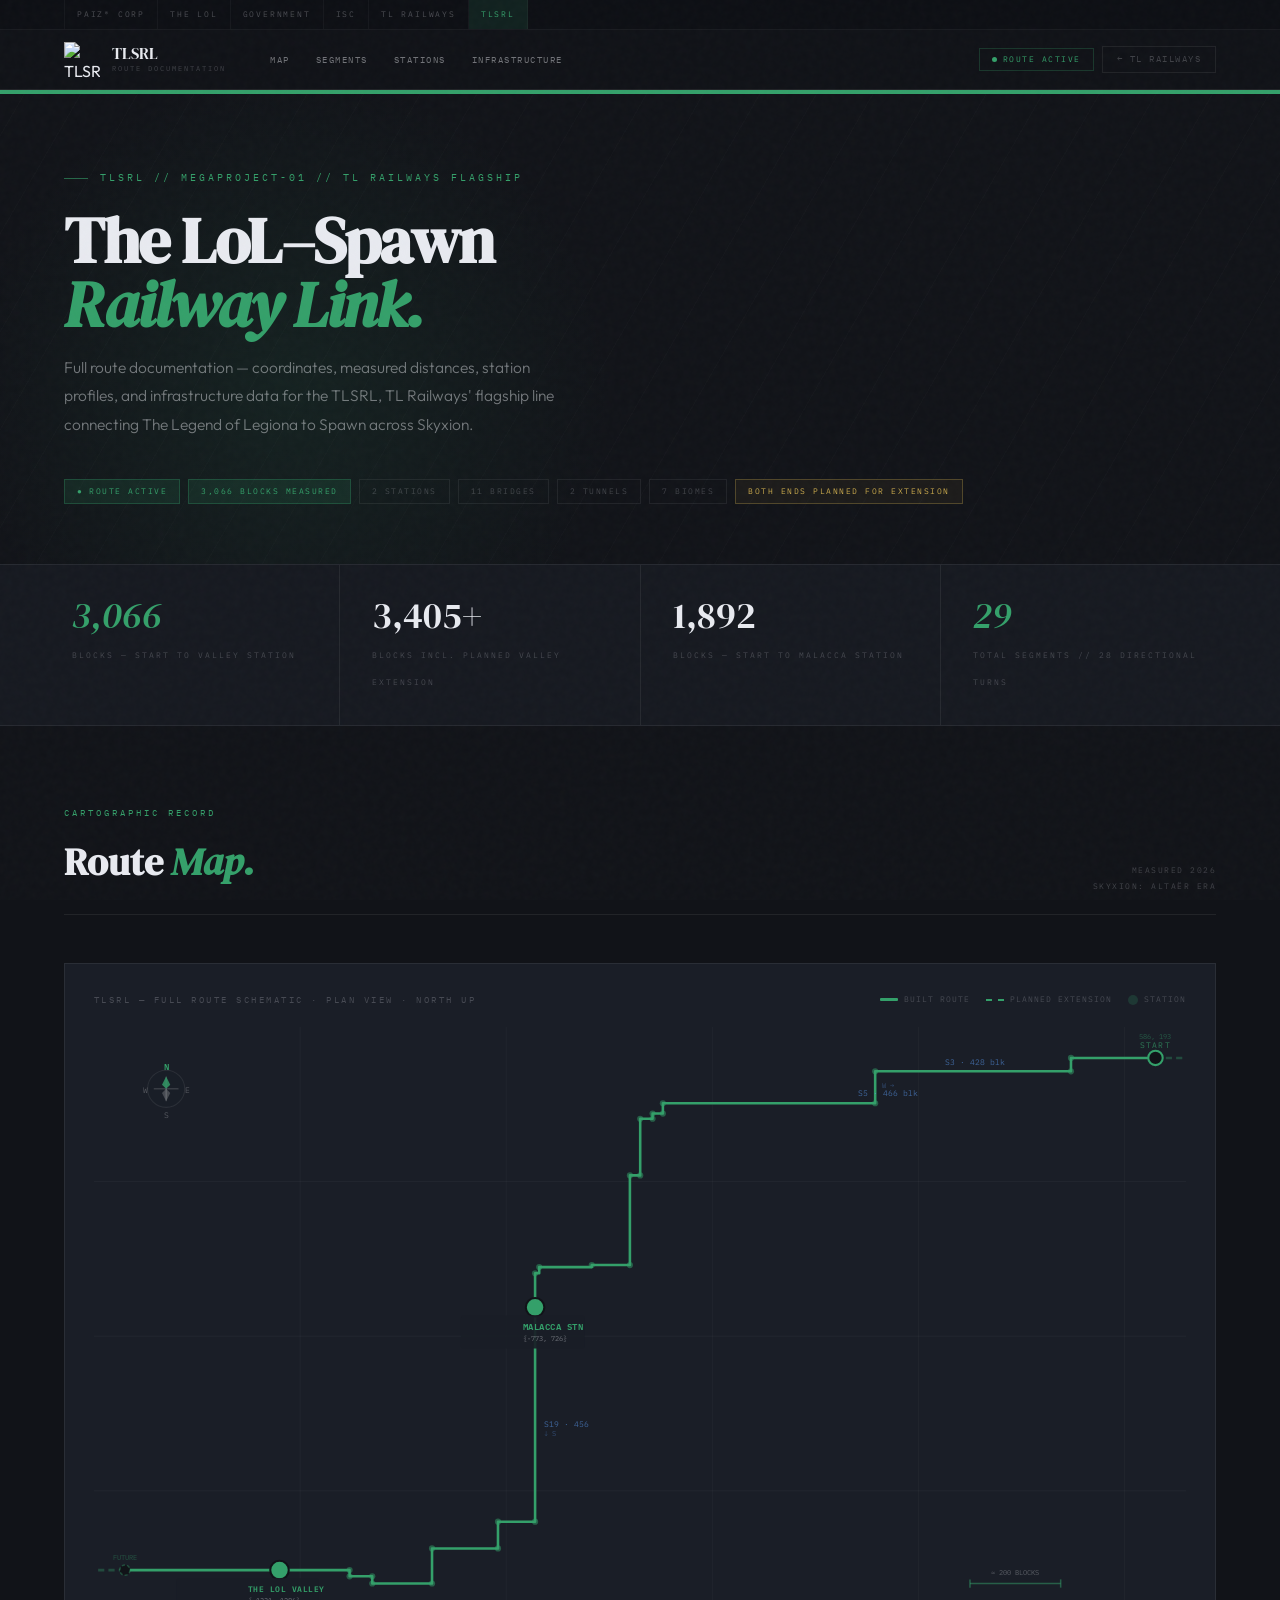
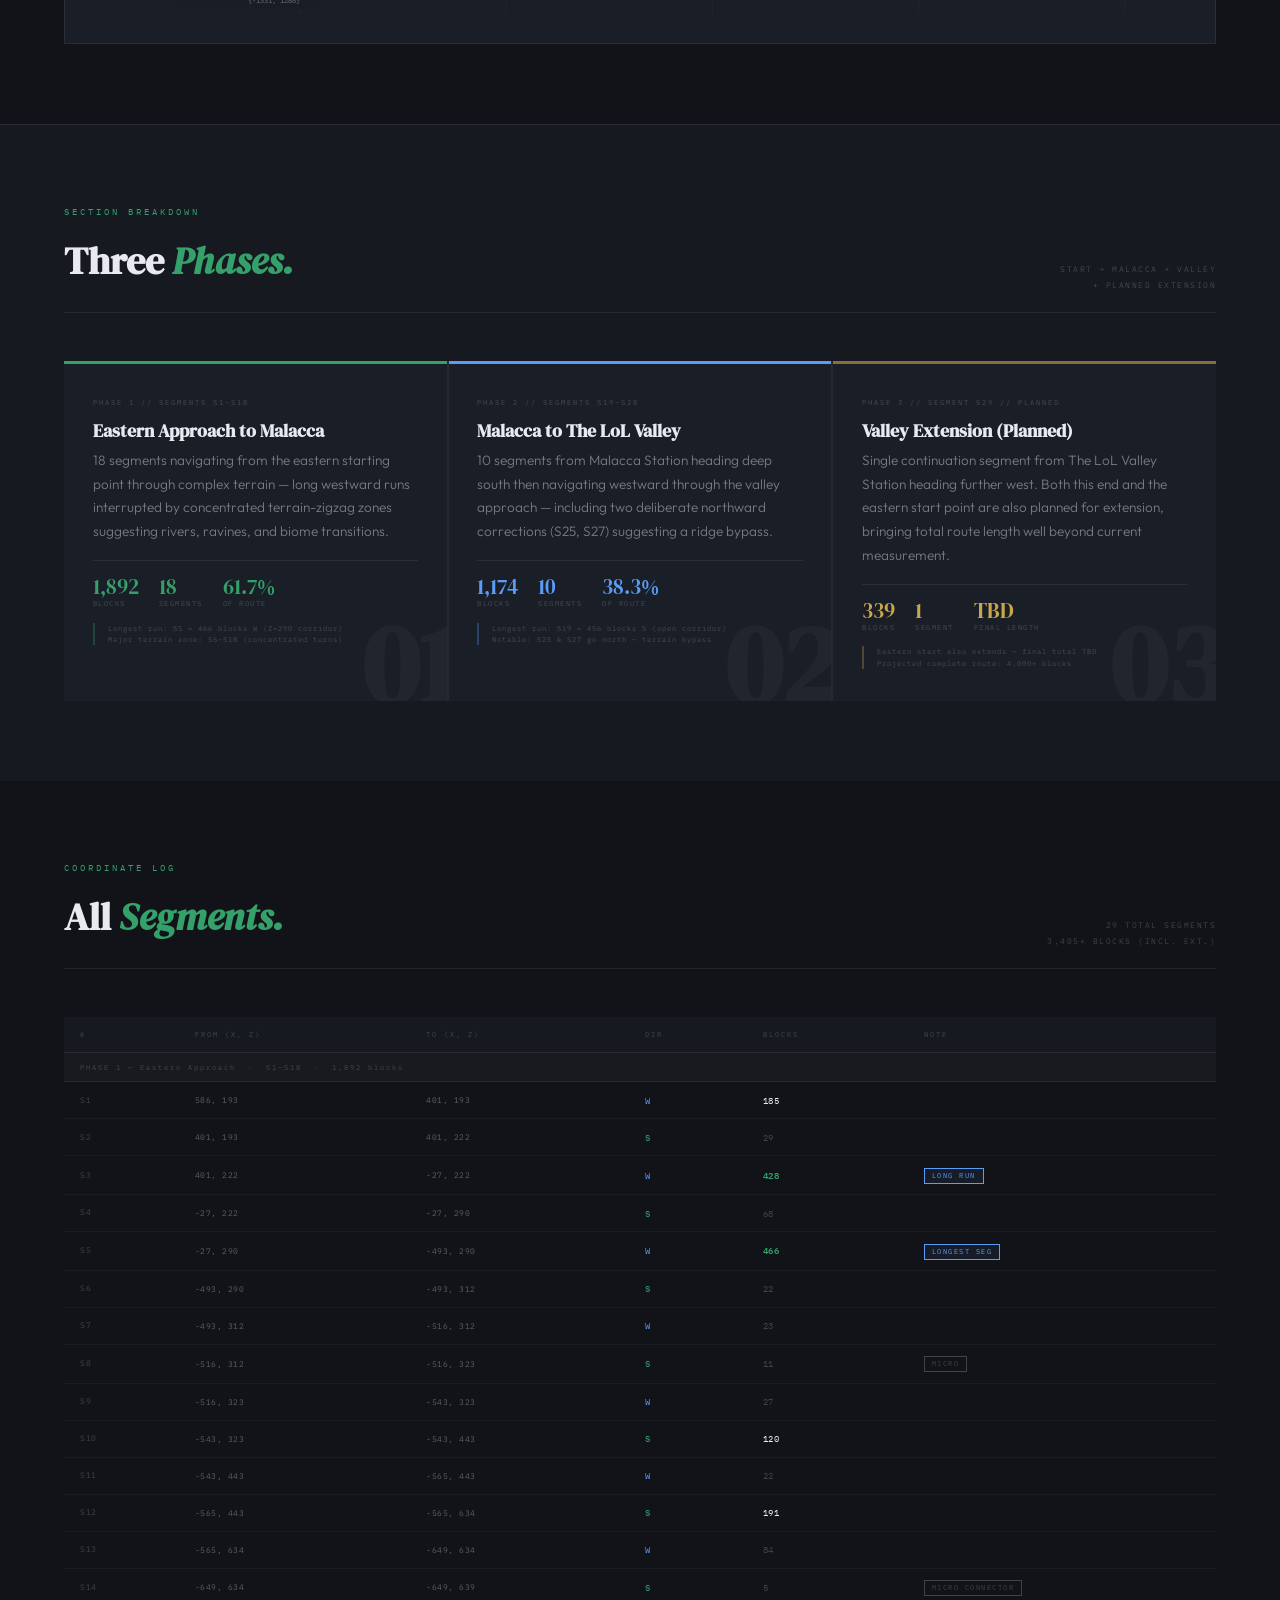
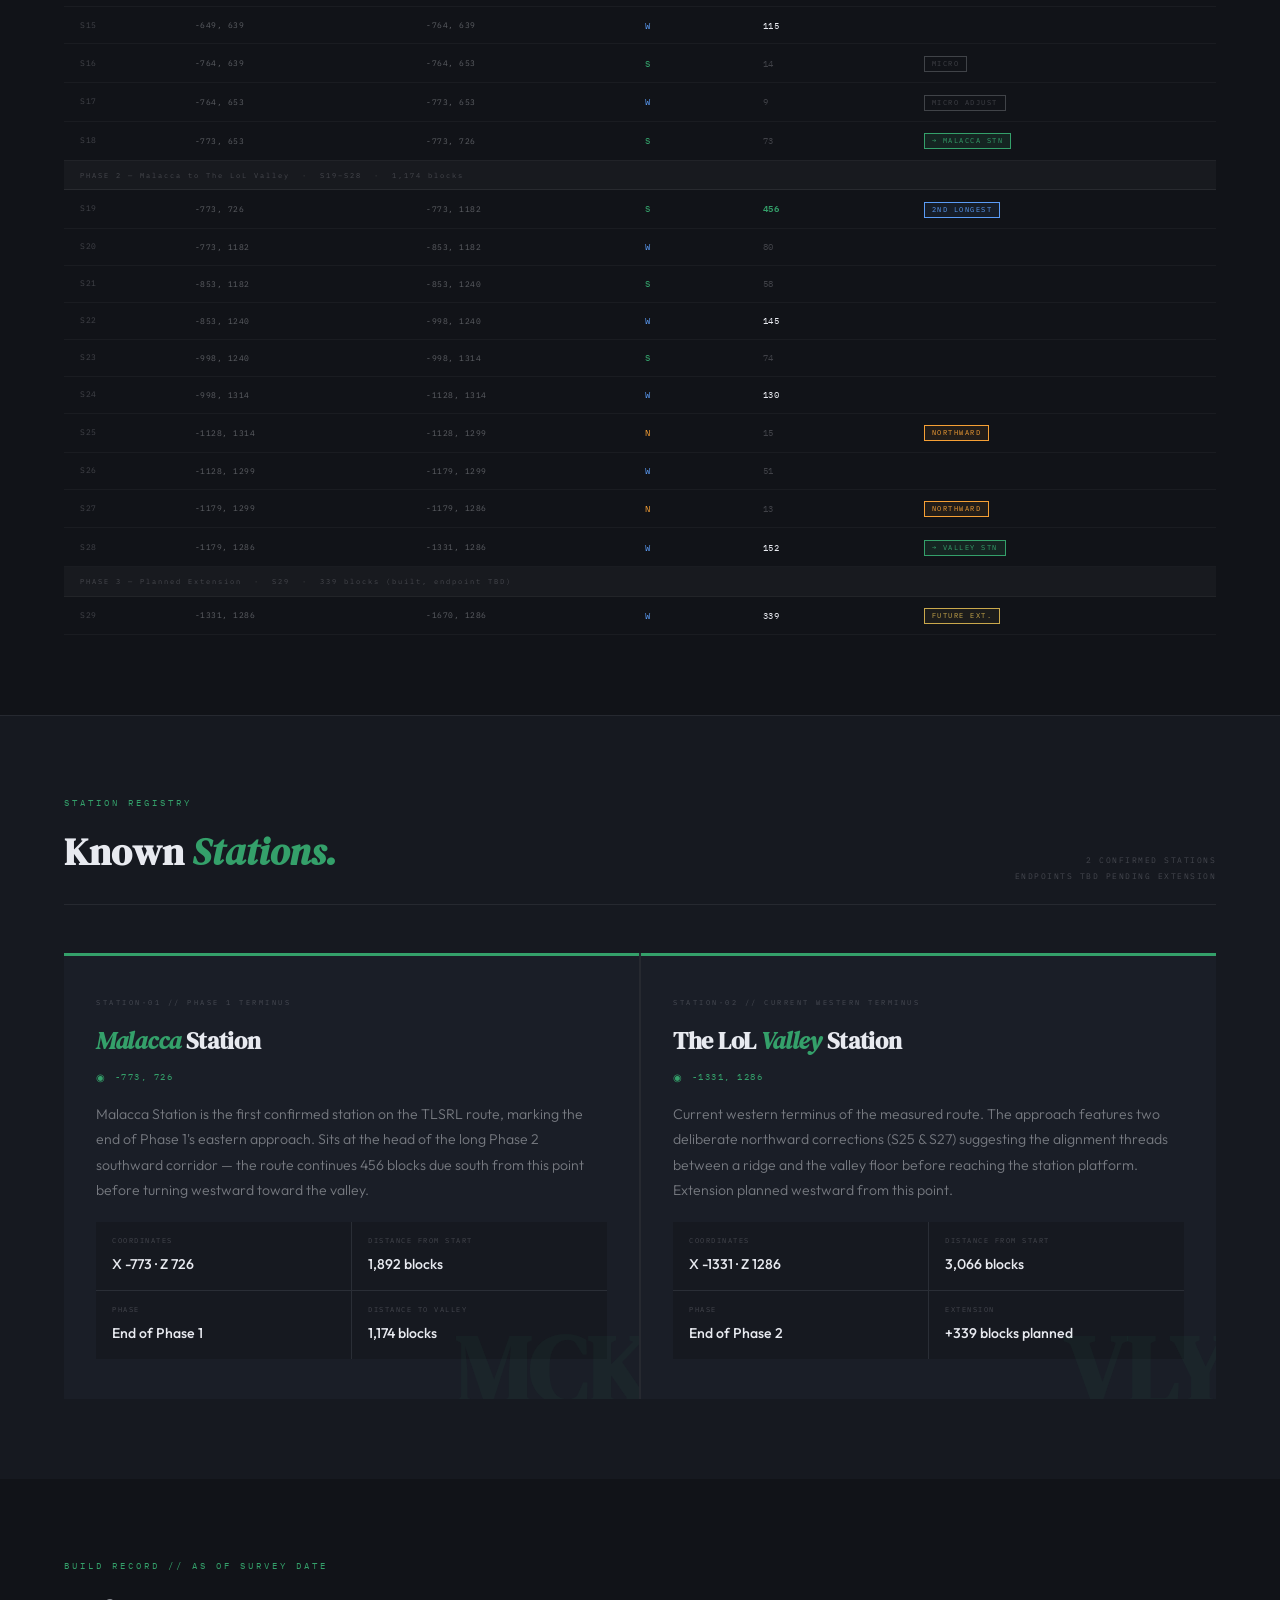
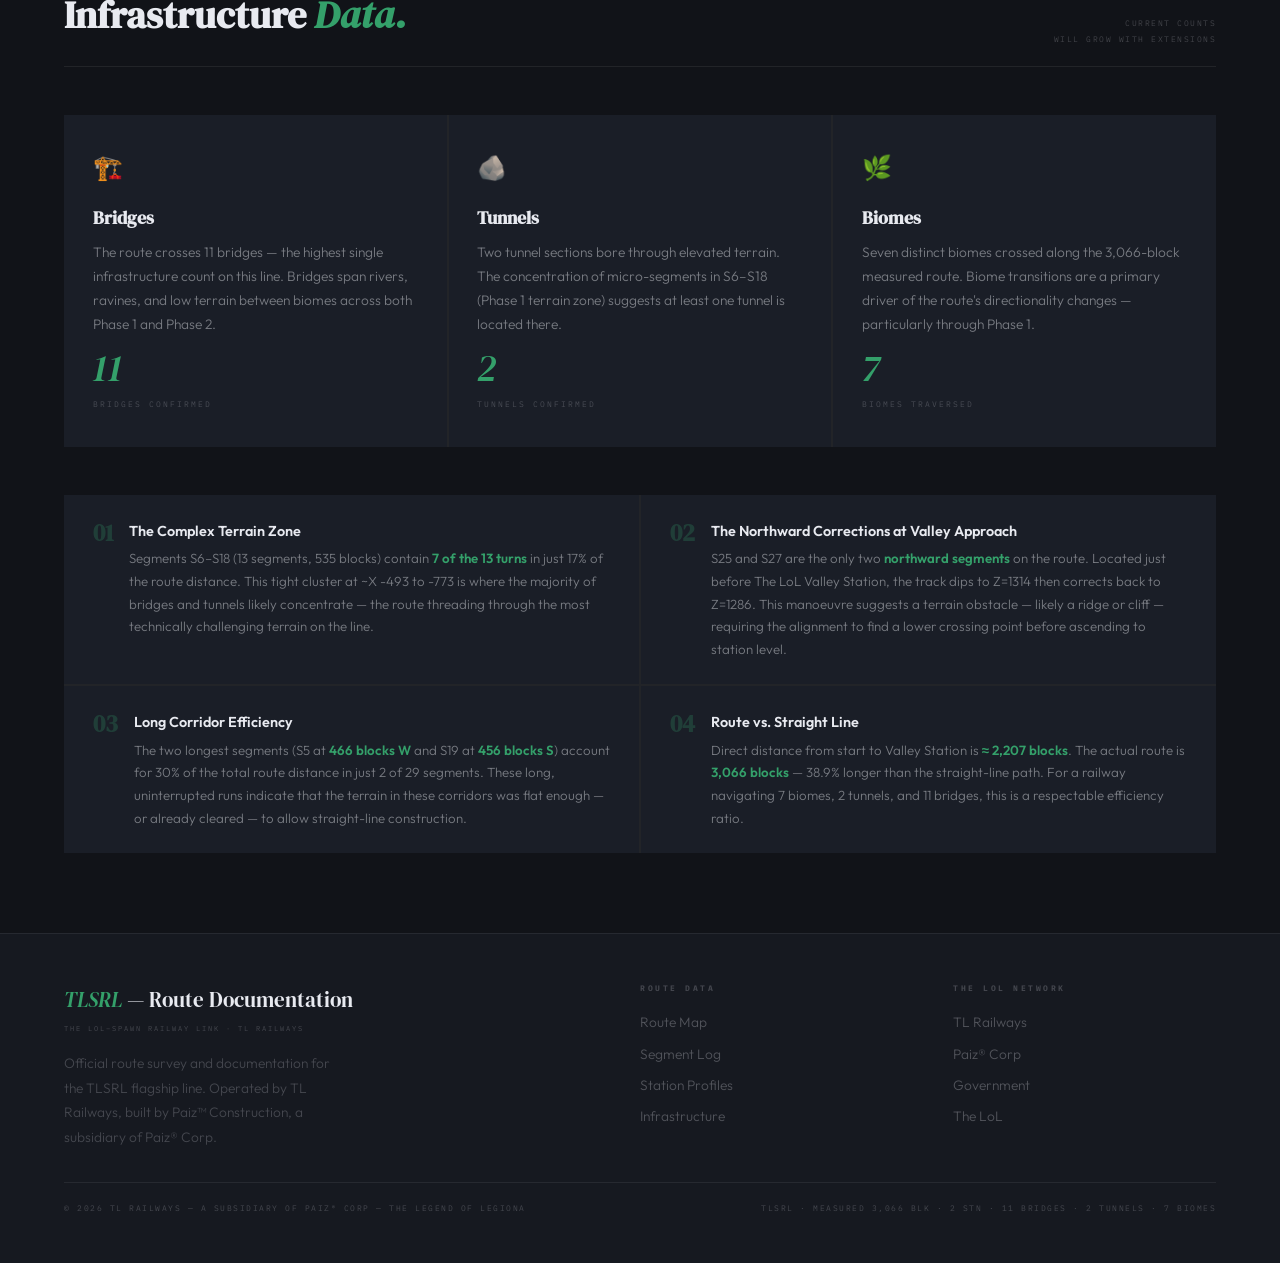
==== commit ccadeaa5: "Modify nav-mark styles and introduce nav-logo class Changed nav-mark background to transparent and a" ====
--- a/tlsrl/index.html
+++ b/tlsrl/index.html
@@ -4,8 +4,8 @@
 <meta charset="UTF-8">
 <meta name="viewport" content="width=device-width, initial-scale=1.0">
 <title>TLSRL — The LoL–Spawn Railway Link · Route Documentation</title>
+<meta name="description" content="Full route documentation for TLSRL — The LoL to Spawn Railway Link. Measured coordinates, segment analysis, station profiles, infrastructure data.">
 <link rel="icon" type="image/png" href="/tlrailways/assets/images/TLSRL_LOGO.png">
-<meta name="description" content="Full route documentation for TLSRL — The LoL to Spawn Railway Link. Measured coordinates, segment analysis, station profiles, infrastructure data.">
 <link href="https://fonts.googleapis.com/css2?family=DM+Serif+Display:ital@0;1&family=IBM+Plex+Mono:wght@300;400;500;600&family=Outfit:wght@300;400;500;600&display=swap" rel="stylesheet">
 <style>
 :root{
@@ -33,8 +33,9 @@
 /* NAV */
 nav{position:sticky;top:var(--tb);z-index:400;height:var(--nh);display:flex;align-items:center;padding:0 5%;background:rgba(17,19,24,0.97);backdrop-filter:blur(18px);border-bottom:1px solid var(--bdr);gap:32px}
 .nav-brand{display:flex;align-items:center;gap:12px;text-decoration:none;color:inherit;flex-shrink:0}
-.nav-mark{width:36px;height:36px;background:var(--grn);display:flex;align-items:center;justify-content:center;font-family:'IBM Plex Mono',monospace;font-size:0.56rem;font-weight:600;color:#fff;letter-spacing:0;transition:box-shadow 0.3s}
+.nav-mark{width:36px;height:36px;background:transparent;display:flex;align-items:center;justify-content:center;overflow:hidden;flex-shrink:0;transition:box-shadow 0.3s}
 .nav-brand:hover .nav-mark{box-shadow:0 0 16px rgba(52,160,106,0.45)}
+.nav-logo{width:36px;height:36px;object-fit:contain;display:block}
 .nav-bname{font-family:'DM Serif Display',serif;font-size:1rem;display:block;line-height:1}
 .nav-bsub{font-family:'IBM Plex Mono',monospace;font-size:0.46rem;letter-spacing:2px;color:var(--faint);display:block;margin-top:1px}
 .nav-links{display:flex;gap:2px;flex:1}
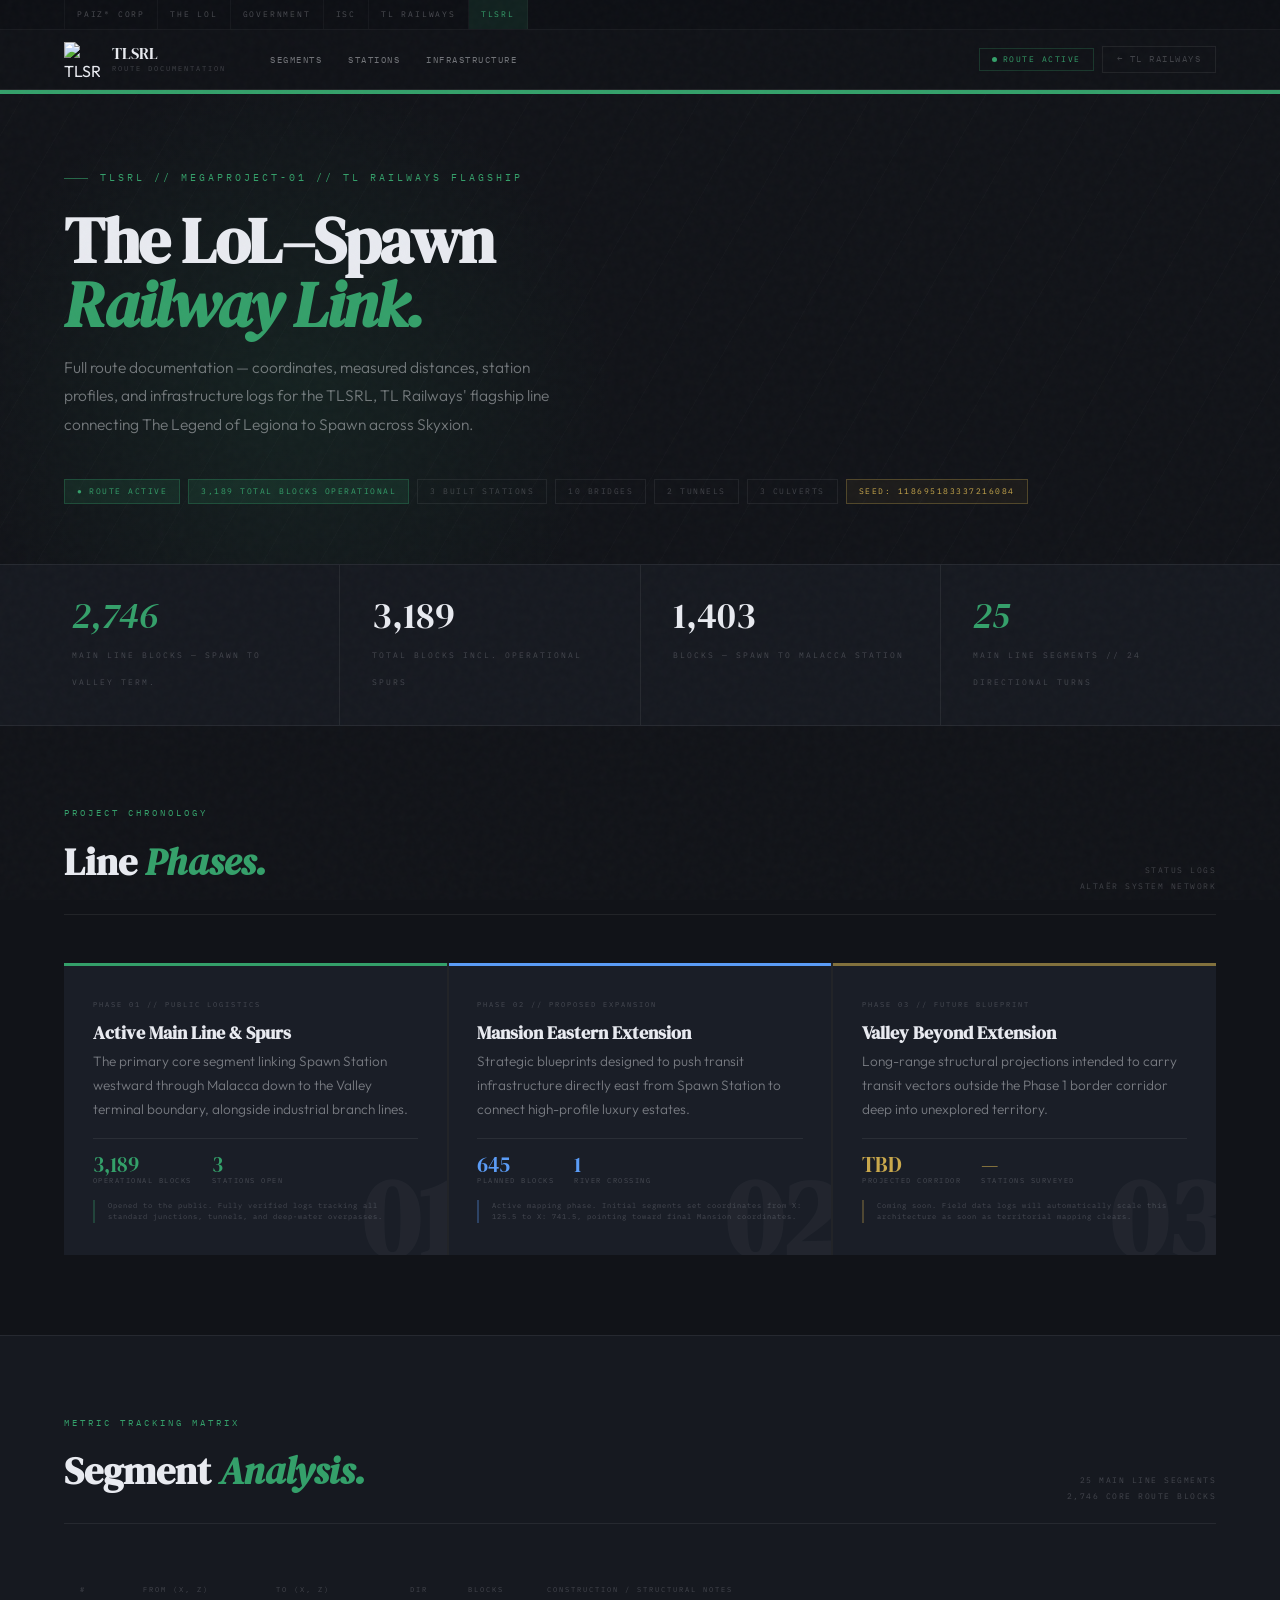
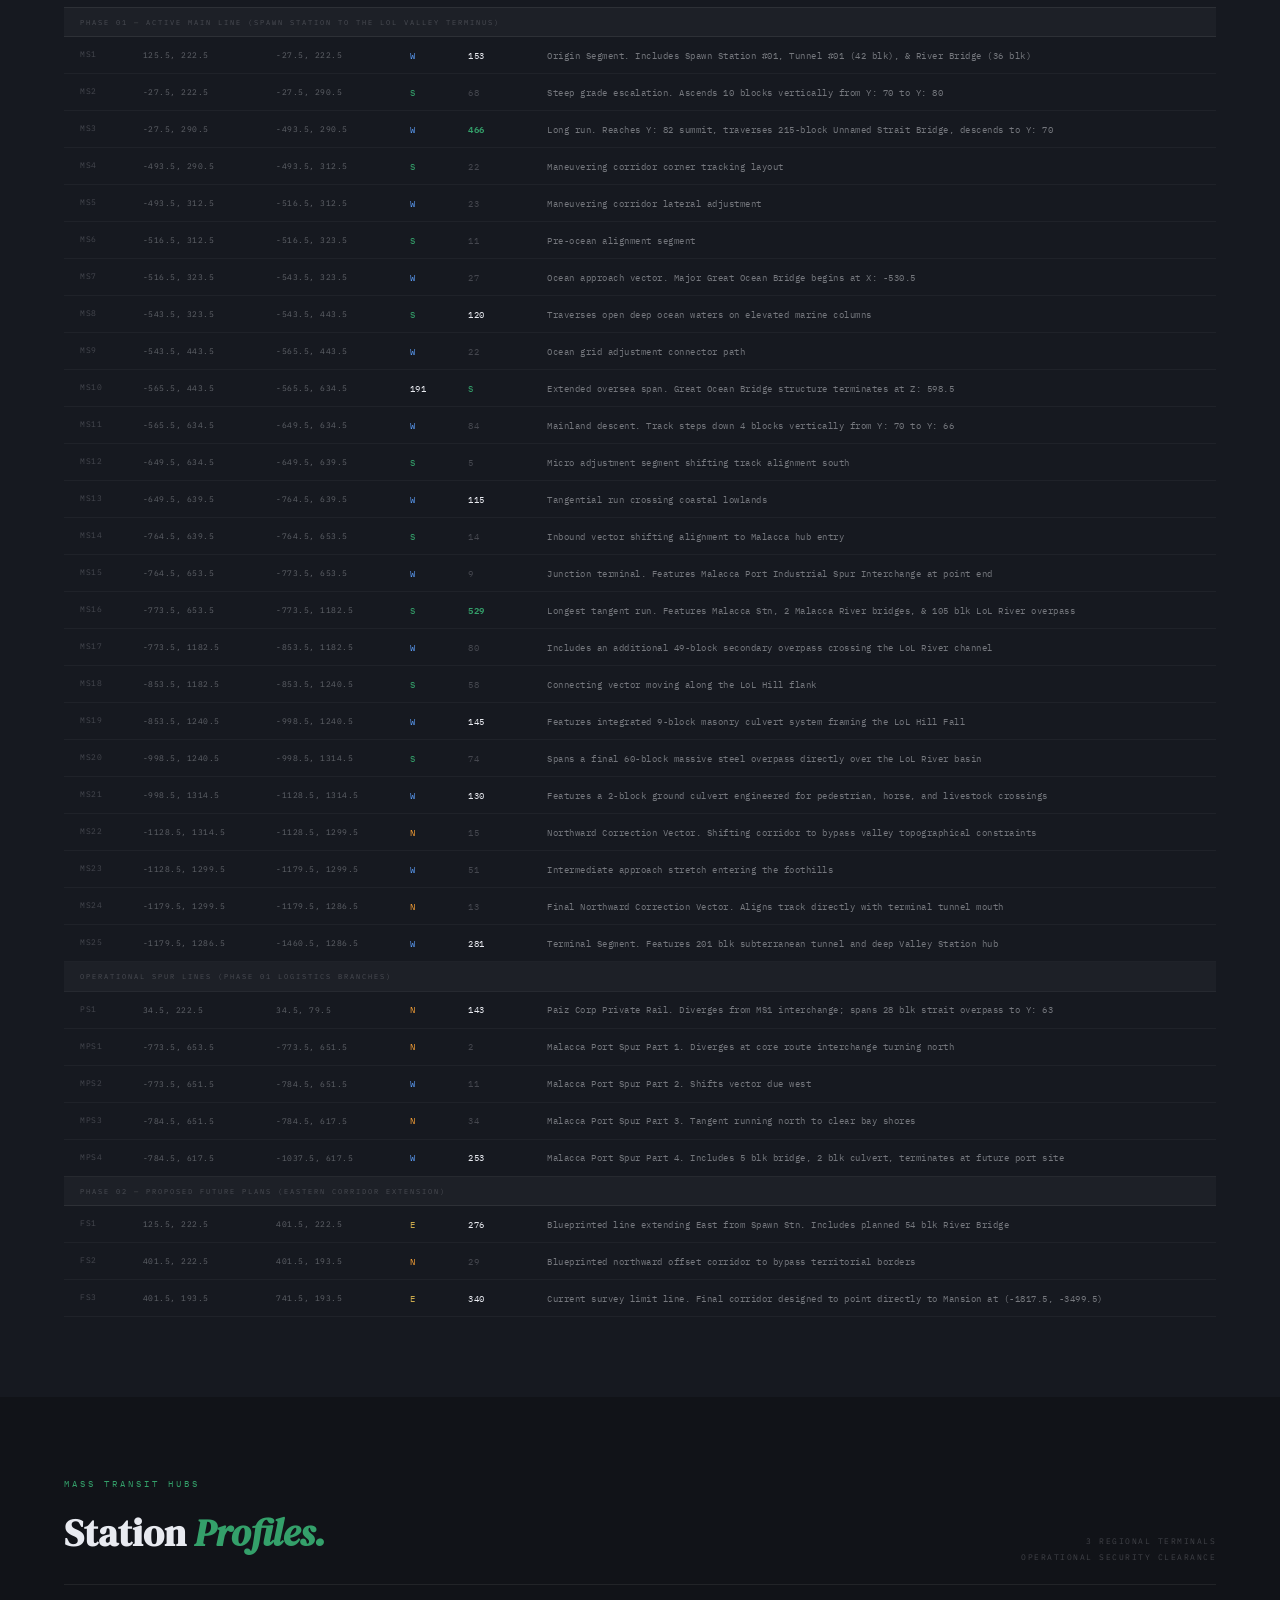
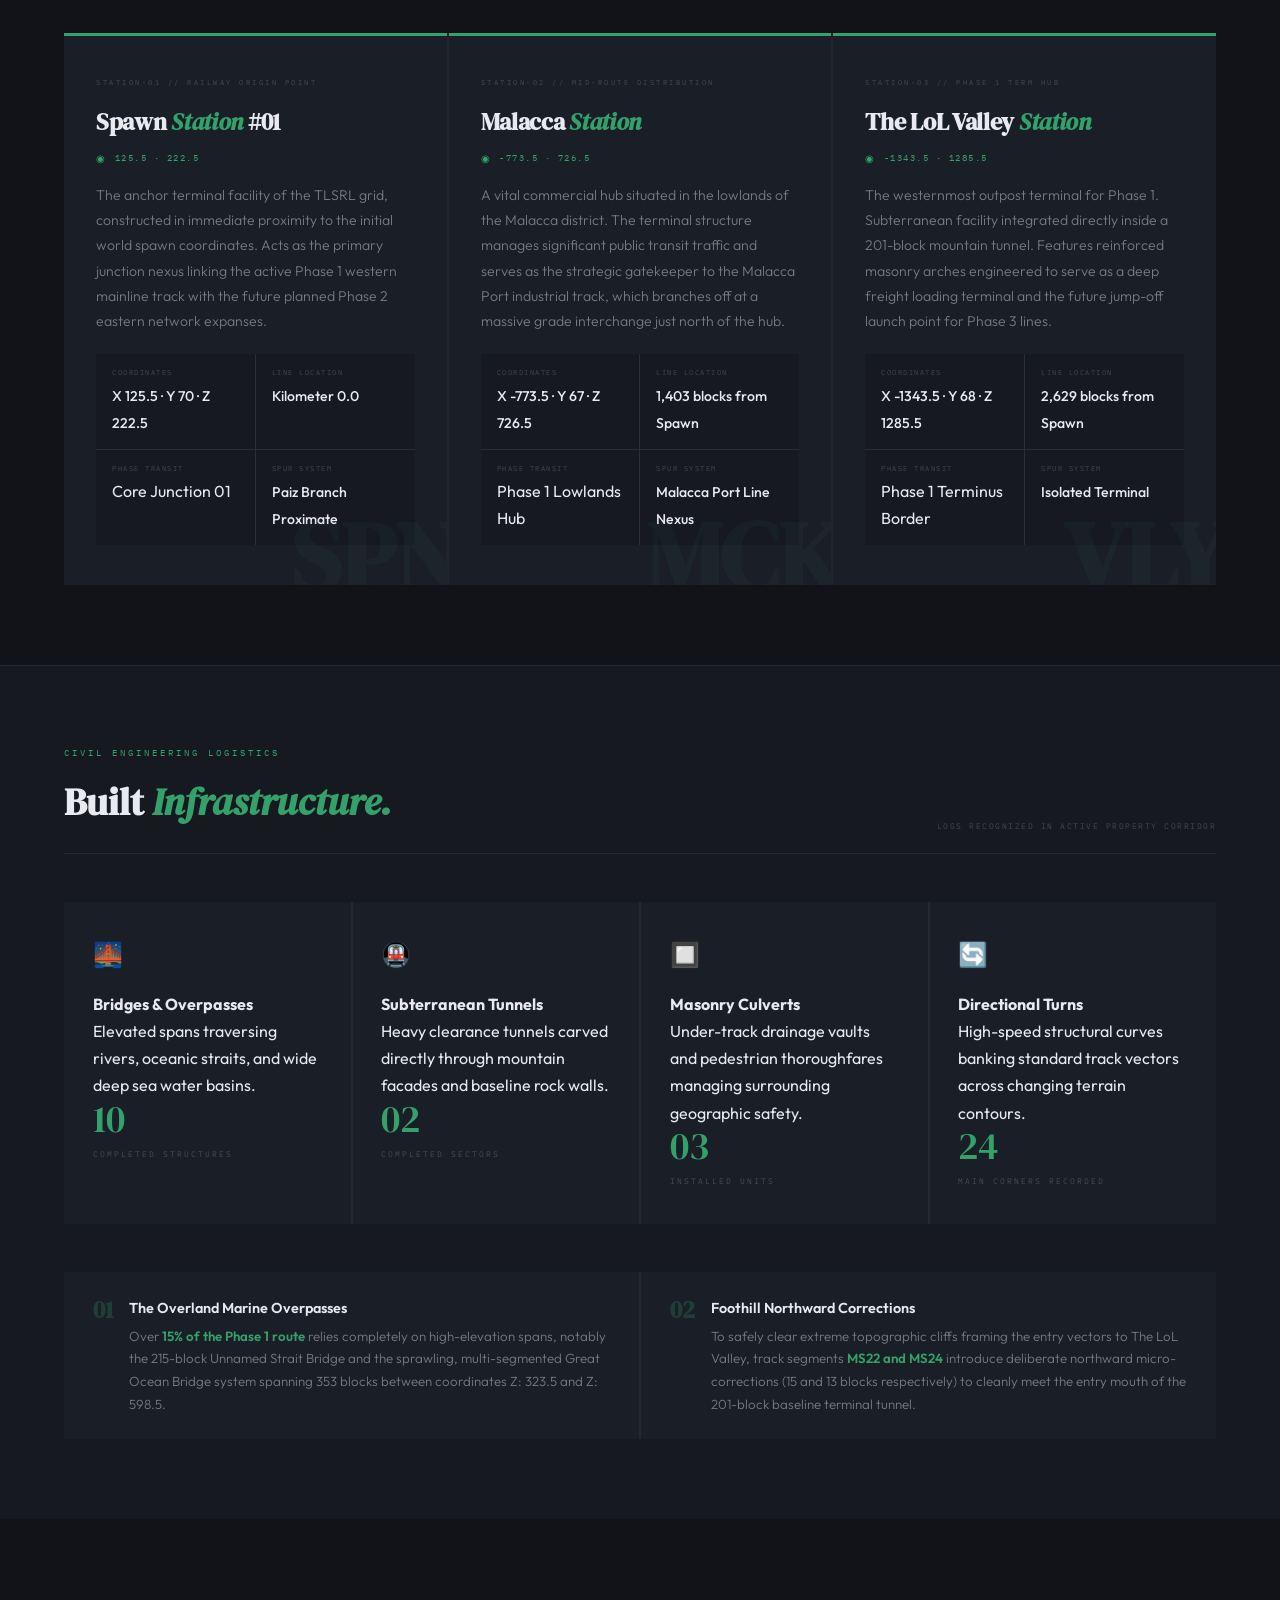
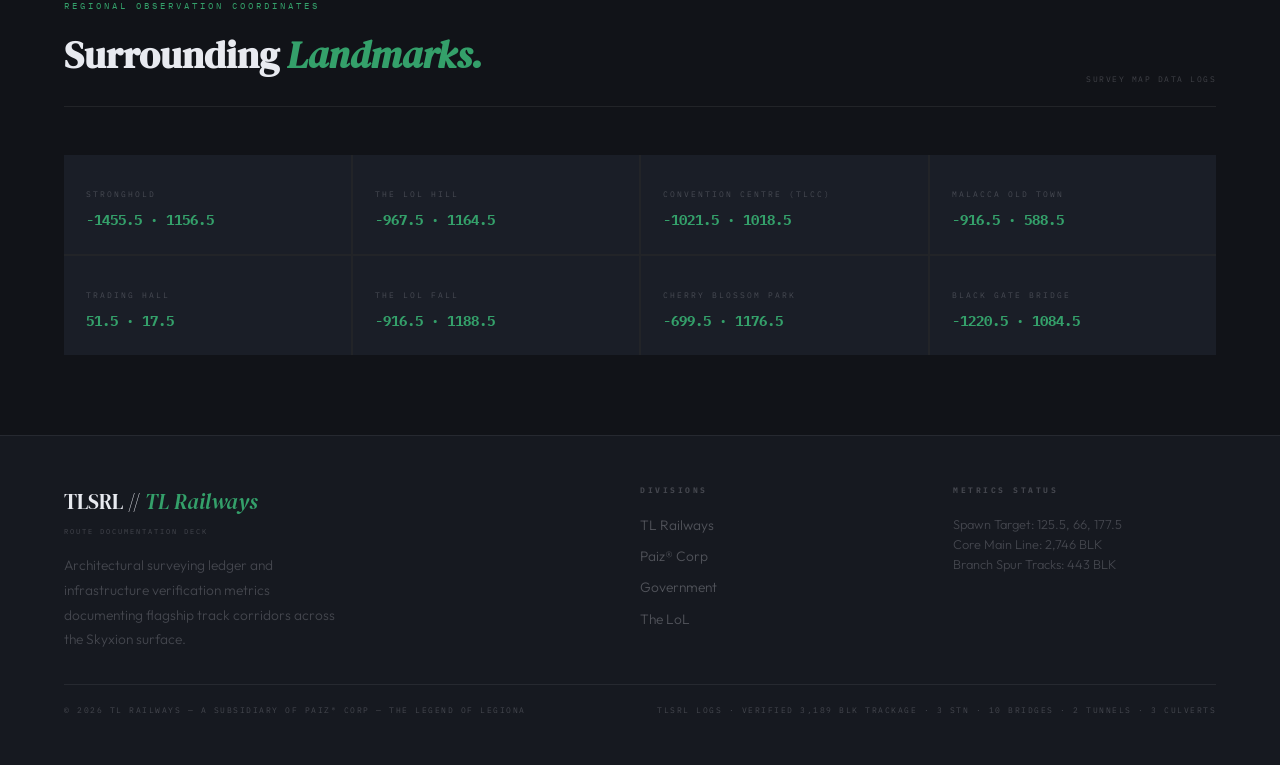
==== commit de7fe58b: "Update index.html" ====
--- a/tlsrl/index.html
+++ b/tlsrl/index.html
@@ -94,17 +94,6 @@
 .sec-head h2 em{font-style:italic;color:var(--grn)}
 .sec-meta{font-family:'IBM Plex Mono',monospace;font-size:.5rem;letter-spacing:1.5px;color:var(--faint);text-align:right;line-height:2}
 
-/* ROUTE MAP */
-.map-card{background:var(--bgc);border:1px solid var(--bdr);padding:1.8rem;transition:border-color .3s}
-.map-card:hover{border-color:rgba(52,160,106,.2)}
-.map-hdr{display:flex;justify-content:space-between;align-items:center;margin-bottom:1.2rem;flex-wrap:wrap;gap:10px}
-.map-title{font-family:'IBM Plex Mono',monospace;font-size:.56rem;letter-spacing:2.5px;color:var(--faint)}
-.map-legend{display:flex;gap:16px;flex-wrap:wrap}
-.leg{display:flex;align-items:center;gap:6px;font-family:'IBM Plex Mono',monospace;font-size:.48rem;letter-spacing:1px;color:var(--faint)}
-.leg-line{width:18px;height:3px;border-radius:1px}
-.leg-dash{width:18px;height:0;border-top:2px dashed}
-.route-svg{width:100%;height:auto;display:block}
-
 /* PHASE CARDS */
 .phases{display:grid;grid-template-columns:repeat(3,1fr);gap:2px;background:var(--bdr)}
 .phase{background:var(--bgc);padding:2rem 1.8rem;position:relative;overflow:hidden;border-top:3px solid}
@@ -136,6 +125,7 @@
 .seg-table .dir-w{color:#5b9cf6}
 .seg-table .dir-s{color:var(--grn)}
 .seg-table .dir-n{color:#f6a035}
+.seg-table .dir-e{color:var(--gold)}
 .seg-table .dist-big{color:var(--grn);font-weight:600}
 .seg-table .dist-micro{color:var(--faint)}
 .seg-table .dist-mid{color:var(--txt)}
@@ -148,7 +138,7 @@
 .seg-group-hdr td{background:rgba(255,255,255,.03);font-size:.46rem;letter-spacing:2px;color:var(--faint);padding:.5rem 1rem;border-bottom:1px solid var(--bdr)}
 
 /* STATION CARDS */
-.stations{display:grid;grid-template-columns:1fr 1fr;gap:2px;background:var(--bdr)}
+.stations{display:grid;grid-template-columns:repeat(3,1fr);gap:2px;background:var(--bdr)}
 .stn{background:var(--bgc);padding:2.5rem 2rem;position:relative;overflow:hidden;transition:background .2s;border-top:3px solid var(--grn)}
 .stn:hover{background:var(--bg3)}
 .stn-bg{position:absolute;right:-10px;bottom:-20px;font-family:'DM Serif Display',serif;font-size:6rem;font-weight:900;color:rgba(52,160,106,.06);line-height:1;pointer-events:none}
@@ -164,12 +154,10 @@
 .sf-v{font-size:.88rem;color:var(--txt);font-weight:500}
 
 /* INFRA GRID */
-.infra-grid{display:grid;grid-template-columns:repeat(3,1fr);gap:2px;background:var(--bdr)}
+.infra-grid{display:grid;grid-template-columns:repeat(4,1fr);gap:2px;background:var(--bdr)}
 .infra{background:var(--bgc);padding:2rem 1.8rem;position:relative;transition:background .2s}
 .infra:hover{background:var(--bg3);box-shadow:inset 0 0 40px rgba(52,160,106,.04)}
 .infra-icon{font-size:1.5rem;margin-bottom:1rem;display:block}
-.infra h4{font-family:'DM Serif Display',serif;font-size:1.1rem;color:var(--txt);margin-bottom:.4rem}
-.infra p{font-size:.86rem;color:var(--muted);line-height:1.75;font-weight:300;margin-bottom:.8rem}
 .infra-count{font-family:'DM Serif Display',serif;font-size:2.4rem;color:var(--grn);display:block;line-height:1}
 .infra-count em{font-style:italic}
 .infra-label{font-family:'IBM Plex Mono',monospace;font-size:.48rem;letter-spacing:2px;color:var(--faint)}
@@ -203,9 +191,12 @@
 .reveal.in{opacity:1;transform:none}
 
 /* RESPONSIVE */
+@media(max-width:1100px) {
+  .stations{grid-template-columns:1fr}
+  .infra-grid{grid-template-columns:1fr 1fr}
+}
 @media(max-width:1000px){
   .phases{grid-template-columns:1fr}
-  .infra-grid{grid-template-columns:1fr 1fr}
   .insights{grid-template-columns:1fr}
   .ft-inner{grid-template-columns:1fr 1fr}
 }
@@ -213,19 +204,16 @@
   .stats-inner{flex-direction:column}
   .stat{border-right:none;border-bottom:1px solid var(--bdr);padding:1.4rem 1.2rem}
   .stat:last-child{border-bottom:none}
-  .stations{grid-template-columns:1fr}
   .infra-grid{grid-template-columns:1fr}
   .nav-links,.spill,.nav-back{display:none}
   .hamburger{display:flex}
   .ft-inner{grid-template-columns:1fr;gap:2rem}
   .ft-bot{flex-direction:column;text-align:center}
-  .insights{grid-template-columns:1fr}
 }
 </style>
 </head>
 <body>
 
-<!-- TOPBAR -->
 <div class="topbar">
   <div class="topbar-links">
     <a href="/paizcorp/">PAIZ® CORP</a>
@@ -237,7 +225,6 @@
   </div>
 </div>
 
-<!-- NAV -->
 <nav>
   <a href="#" class="nav-brand">
     <div class="nav-mark"><img src="/tlrailways/assets/images/TLSRL_LOGO.png" alt="TLSRL Logo" class="nav-logo"></div>
@@ -247,7 +234,6 @@
     </div>
   </a>
   <div class="nav-links">
-    <a href="#map">MAP</a>
     <a href="#segments">SEGMENTS</a>
     <a href="#stations">STATIONS</a>
     <a href="#infrastructure">INFRASTRUCTURE</a>
@@ -261,14 +247,12 @@
   </button>
 </nav>
 <div class="drawer" id="drawer">
-  <a href="#map" onclick="closeNav()">ROUTE MAP</a>
   <a href="#segments" onclick="closeNav()">SEGMENTS</a>
   <a href="#stations" onclick="closeNav()">STATIONS</a>
   <a href="#infrastructure" onclick="closeNav()">INFRASTRUCTURE</a>
   <a href="/tlrailways/">← TL RAILWAYS</a>
 </div>
 
-<!-- HERO -->
 <div class="hero">
   <div class="hero-bar"></div>
   <div class="hero-glow"></div>
@@ -276,221 +260,85 @@
     <div class="hero-eye">TLSRL // MEGAPROJECT-01 // TL RAILWAYS FLAGSHIP</div>
     <h1>The LoL–Spawn<br><em>Railway Link.</em></h1>
     <p class="hero-sub">
-      Full route documentation — coordinates, measured distances, station profiles, and infrastructure data
+      Full route documentation — coordinates, measured distances, station profiles, and infrastructure logs
       for the TLSRL, TL Railways' flagship line connecting The Legend of Legiona to Spawn across Skyxion.
     </p>
     <div class="hero-chips">
       <div class="chip chip-grn"><span>●</span> ROUTE ACTIVE</div>
-      <div class="chip chip-grn">3,066 BLOCKS MEASURED</div>
-      <div class="chip chip-dim">2 STATIONS</div>
-      <div class="chip chip-dim">11 BRIDGES</div>
+      <div class="chip chip-grn">3,189 TOTAL BLOCKS OPERATIONAL</div>
+      <div class="chip chip-dim">3 BUILT STATIONS</div>
+      <div class="chip chip-dim">10 BRIDGES</div>
       <div class="chip chip-dim">2 TUNNELS</div>
-      <div class="chip chip-dim">7 BIOMES</div>
-      <div class="chip chip-gold">BOTH ENDS PLANNED FOR EXTENSION</div>
+      <div class="chip chip-dim">3 CULVERTS</div>
+      <div class="chip chip-gold">SEED: 118695183337216084</div>
     </div>
   </div>
 </div>
 
-<!-- STATS STRIP -->
 <div class="stats">
   <div class="stats-inner">
-    <div class="stat"><span class="sv"><em>3,066</em></span><span class="sk">BLOCKS — START TO VALLEY STATION</span></div>
-    <div class="stat"><span class="sv">3,405+</span><span class="sk">BLOCKS INCL. PLANNED VALLEY EXTENSION</span></div>
-    <div class="stat"><span class="sv">1,892</span><span class="sk">BLOCKS — START TO MALACCA STATION</span></div>
-    <div class="stat"><span class="sv"><em>29</em></span><span class="sk">TOTAL SEGMENTS // 28 DIRECTIONAL TURNS</span></div>
+    <div class="stat"><span class="sv"><em>2,746</em></span><span class="sk">MAIN LINE BLOCKS — SPAWN TO VALLEY TERM.</span></div>
+    <div class="stat"><span class="sv">3,189</span><span class="sk">TOTAL BLOCKS INCL. OPERATIONAL SPURS</span></div>
+    <div class="stat"><span class="sv">1,403</span><span class="sk">BLOCKS — SPAWN TO MALACCA STATION</span></div>
+    <div class="stat"><span class="sv"><em>25</em></span><span class="sk">MAIN LINE SEGMENTS // 24 DIRECTIONAL TURNS</span></div>
   </div>
 </div>
 
-<!-- ROUTE MAP -->
-<section class="sec" id="map">
+<section class="sec" id="phases">
   <div class="inner reveal">
     <div class="sec-head">
       <div>
-        <div class="eye">CARTOGRAPHIC RECORD</div>
-        <h2>Route <em>Map.</em></h2>
-      </div>
-      <div class="sec-meta">MEASURED 2026<br>SKYXION: ALTAËR ERA</div>
-    </div>
-    <div class="map-card">
-      <div class="map-hdr">
-        <div class="map-title">TLSRL — FULL ROUTE SCHEMATIC · PLAN VIEW · NORTH UP</div>
-        <div class="map-legend">
-          <div class="leg"><div class="leg-line" style="background:var(--grn)"></div> BUILT ROUTE</div>
-          <div class="leg"><div class="leg-dash" style="border-color:var(--grn)"></div> PLANNED EXTENSION</div>
-          <div class="leg"><div class="leg-line" style="background:rgba(52,160,106,.2);width:10px;height:10px;border-radius:50%"></div> STATION</div>
-        </div>
-      </div>
-      <!-- SVG ROUTE MAP — ViewBox 0 0 1060 570, padding 30, scaleX=1000/2256, scaleZ=510/1121 -->
-      <svg class="route-svg" viewBox="0 0 1060 570" xmlns="http://www.w3.org/2000/svg">
-        <defs>
-          <marker id="arr-e" markerWidth="8" markerHeight="6" refX="7" refY="3" orient="auto">
-            <path d="M0,0 L8,3 L0,6 Z" fill="rgba(52,160,106,0.5)"/>
-          </marker>
-          <marker id="arr-w" markerWidth="8" markerHeight="6" refX="1" refY="3" orient="auto-start-reverse">
-            <path d="M8,0 L0,3 L8,6 Z" fill="rgba(52,160,106,0.5)"/>
-          </marker>
-        </defs>
-
-        <!-- Grid lines -->
-        <line x1="0" y1="150" x2="1060" y2="150" stroke="rgba(255,255,255,0.03)" stroke-width="1"/>
-        <line x1="0" y1="300" x2="1060" y2="300" stroke="rgba(255,255,255,0.03)" stroke-width="1"/>
-        <line x1="0" y1="450" x2="1060" y2="450" stroke="rgba(255,255,255,0.03)" stroke-width="1"/>
-        <line x1="200" y1="0" x2="200" y2="570" stroke="rgba(255,255,255,0.03)" stroke-width="1"/>
-        <line x1="400" y1="0" x2="400" y2="570" stroke="rgba(255,255,255,0.03)" stroke-width="1"/>
-        <line x1="600" y1="0" x2="600" y2="570" stroke="rgba(255,255,255,0.03)" stroke-width="1"/>
-        <line x1="800" y1="0" x2="800" y2="570" stroke="rgba(255,255,255,0.03)" stroke-width="1"/>
-        <line x1="1000" y1="0" x2="1000" y2="570" stroke="rgba(255,255,255,0.03)" stroke-width="1"/>
-
-        <!-- Future extensions (dashed) -->
-        <!-- East extension from P1 (1030,30) -->
-        <line x1="1030" y1="30" x2="1060" y2="30" stroke="rgba(52,160,106,0.35)" stroke-width="2.5" stroke-dasharray="6 4"/>
-        <!-- West extension from P30 (30,527) -->
-        <line x1="30" y1="527" x2="0" y2="527" stroke="rgba(52,160,106,0.35)" stroke-width="2.5" stroke-dasharray="6 4"/>
-
-        <!-- Main route — P1 to P30 -->
-        <polyline
-          points="1030,30 948,30 948,43 758,43 758,74 552,74 552,84 542,84 542,89 530,89 530,144 520,144 520,231 483,231 483,233 432,233 432,239 428,239 428,272 428,480 392,480 392,506 328,506 328,540 270,540 270,533 248,533 248,527 180,527 30,527"
-          fill="none" stroke="var(--grn)" stroke-width="2.5" stroke-linejoin="round"/>
-
-        <!-- Turn dots (small) -->
-        <circle cx="948" cy="30" r="3" fill="rgba(52,160,106,0.5)" stroke="none"/>
-        <circle cx="948" cy="43" r="3" fill="rgba(52,160,106,0.5)" stroke="none"/>
-        <circle cx="758" cy="43" r="3" fill="rgba(52,160,106,0.5)" stroke="none"/>
-        <circle cx="758" cy="74" r="3" fill="rgba(52,160,106,0.5)" stroke="none"/>
-        <circle cx="552" cy="74" r="3" fill="rgba(52,160,106,0.5)" stroke="none"/>
-        <circle cx="552" cy="84" r="3" fill="rgba(52,160,106,0.5)" stroke="none"/>
-        <circle cx="542" cy="84" r="3" fill="rgba(52,160,106,0.5)" stroke="none"/>
-        <circle cx="542" cy="89" r="3" fill="rgba(52,160,106,0.5)" stroke="none"/>
-        <circle cx="530" cy="89" r="3" fill="rgba(52,160,106,0.5)" stroke="none"/>
-        <circle cx="530" cy="144" r="3" fill="rgba(52,160,106,0.5)" stroke="none"/>
-        <circle cx="520" cy="144" r="3" fill="rgba(52,160,106,0.5)" stroke="none"/>
-        <circle cx="520" cy="231" r="3" fill="rgba(52,160,106,0.5)" stroke="none"/>
-        <circle cx="483" cy="231" r="3" fill="rgba(52,160,106,0.5)" stroke="none"/>
-        <circle cx="432" cy="233" r="3" fill="rgba(52,160,106,0.5)" stroke="none"/>
-        <circle cx="428" cy="239" r="3" fill="rgba(52,160,106,0.5)" stroke="none"/>
-        <circle cx="428" cy="480" r="3" fill="rgba(52,160,106,0.5)" stroke="none"/>
-        <circle cx="392" cy="480" r="3" fill="rgba(52,160,106,0.5)" stroke="none"/>
-        <circle cx="392" cy="506" r="3" fill="rgba(52,160,106,0.5)" stroke="none"/>
-        <circle cx="328" cy="506" r="3" fill="rgba(52,160,106,0.5)" stroke="none"/>
-        <circle cx="328" cy="540" r="3" fill="rgba(52,160,106,0.5)" stroke="none"/>
-        <circle cx="270" cy="540" r="3" fill="rgba(52,160,106,0.5)" stroke="none"/>
-        <circle cx="270" cy="533" r="3" fill="rgba(52,160,106,0.5)" stroke="none"/>
-        <circle cx="248" cy="533" r="3" fill="rgba(52,160,106,0.5)" stroke="none"/>
-        <circle cx="248" cy="527" r="3" fill="rgba(52,160,106,0.5)" stroke="none"/>
-
-        <!-- START endpoint -->
-        <circle cx="1030" cy="30" r="7" fill="var(--bg)" stroke="var(--grn)" stroke-width="2"/>
-        <text x="1030" y="20" fill="rgba(52,160,106,0.7)" font-family="IBM Plex Mono" font-size="8" text-anchor="middle" letter-spacing="1">START</text>
-        <text x="1030" y="12" fill="rgba(52,160,106,0.45)" font-family="IBM Plex Mono" font-size="6.5" text-anchor="middle">586, 193</text>
-
-        <!-- MALACCA STATION at (428, 272) -->
-        <circle cx="428" cy="272" r="9" fill="var(--grn)" stroke="var(--bg)" stroke-width="2"/>
-        <rect x="356" y="280" width="120" height="32" fill="rgba(26,30,39,0.92)" rx="2"/>
-        <text x="416" y="294" fill="var(--grn)" font-family="IBM Plex Mono" font-size="8.5" font-weight="600" letter-spacing="0.5">MALACCA STN</text>
-        <text x="416" y="305" fill="rgba(232,234,240,0.4)" font-family="IBM Plex Mono" font-size="7">{-773, 726}</text>
-
-        <!-- VALLEY STATION at (180, 527) -->
-        <circle cx="180" cy="527" r="9" fill="var(--grn)" stroke="var(--bg)" stroke-width="2"/>
-        <rect x="80" y="535" width="138" height="30" fill="rgba(26,30,39,0.92)" rx="2"/>
-        <text x="149" y="548" fill="var(--grn)" font-family="IBM Plex Mono" font-size="8" font-weight="600" letter-spacing="0.5">THE LOL VALLEY</text>
-        <text x="149" y="559" fill="rgba(232,234,240,0.4)" font-family="IBM Plex Mono" font-size="7">{-1331, 1286}</text>
-
-        <!-- FUTURE END at (30, 527) -->
-        <circle cx="30" cy="527" r="5" fill="var(--bg)" stroke="rgba(52,160,106,0.4)" stroke-width="1.5" stroke-dasharray="3 2"/>
-        <text x="30" y="517" fill="rgba(52,160,106,0.4)" font-family="IBM Plex Mono" font-size="7" text-anchor="middle">FUTURE</text>
-
-        <!-- Segment labels for longest runs -->
-        <text x="770" y="67" fill="rgba(91,156,246,0.55)" font-family="IBM Plex Mono" font-size="7.5" text-anchor="middle">S5 · 466 blk</text>
-        <text x="770" y="59" fill="rgba(91,156,246,0.35)" font-family="IBM Plex Mono" font-size="6.5" text-anchor="middle">W →</text>
-        <text x="855" y="37" fill="rgba(91,156,246,0.55)" font-family="IBM Plex Mono" font-size="7.5" text-anchor="middle">S3 · 428 blk</text>
-        <text x="437" y="388" fill="rgba(91,156,246,0.55)" font-family="IBM Plex Mono" font-size="7.5">S19 · 456</text>
-        <text x="437" y="397" fill="rgba(91,156,246,0.35)" font-family="IBM Plex Mono" font-size="6.5">↓ S</text>
-
-        <!-- Compass rose -->
-        <g transform="translate(70, 60)">
-          <circle r="18" fill="rgba(26,30,39,0.8)" stroke="rgba(255,255,255,0.08)" stroke-width="1"/>
-          <line x1="0" y1="-12" x2="0" y2="12" stroke="rgba(255,255,255,0.2)" stroke-width="1"/>
-          <line x1="-12" y1="0" x2="12" y2="0" stroke="rgba(255,255,255,0.2)" stroke-width="1"/>
-          <polygon points="0,-12 4,-4 0,0 -4,-4" fill="rgba(52,160,106,0.8)"/>
-          <polygon points="0,0 4,4 0,12 -4,4" fill="rgba(255,255,255,0.2)"/>
-          <text x="0" y="-18" fill="var(--grn)" font-family="IBM Plex Mono" font-size="9" text-anchor="middle" font-weight="600">N</text>
-          <text x="18" y="4" fill="rgba(255,255,255,0.25)" font-family="IBM Plex Mono" font-size="8">E</text>
-          <text x="-22" y="4" fill="rgba(255,255,255,0.25)" font-family="IBM Plex Mono" font-size="8">W</text>
-          <text x="0" y="28" fill="rgba(255,255,255,0.25)" font-family="IBM Plex Mono" font-size="8" text-anchor="middle">S</text>
-        </g>
-
-        <!-- Scale bar (approx) -->
-        <g transform="translate(850, 540)">
-          <line x1="0" y1="0" x2="88" y2="0" stroke="rgba(52,160,106,0.5)" stroke-width="1.5"/>
-          <line x1="0" y1="-4" x2="0" y2="4" stroke="rgba(52,160,106,0.5)" stroke-width="1.5"/>
-          <line x1="88" y1="-4" x2="88" y2="4" stroke="rgba(52,160,106,0.5)" stroke-width="1.5"/>
-          <text x="44" y="-8" fill="rgba(232,234,240,0.3)" font-family="IBM Plex Mono" font-size="7" text-anchor="middle">≈ 200 BLOCKS</text>
-        </g>
-      </svg>
+        <div class="eye">PROJECT CHRONOLOGY</div>
+        <h2>Line <em>Phases.</em></h2>
+      </div>
+      <div class="sec-meta">STATUS LOGS<br>ALTAËR SYSTEM NETWORK</div>
+    </div>
+    <div class="phases">
+      <div class="phase phase-1">
+        <div class="phase-bg">01</div>
+        <div class="phase-id">PHASE 01 // PUBLIC LOGISTICS</div>
+        <h3>Active Main Line & Spurs</h3>
+        <p>The primary core segment linking Spawn Station westward through Malacca down to the Valley terminal boundary, alongside industrial branch lines.</p>
+        <div class="phase-stat">
+          <div><span class="ps-val">3,189</span><span class="ps-key">OPERATIONAL BLOCKS</span></div>
+          <div><span class="ps-val">3</span><span class="ps-key">STATIONS OPEN</span></div>
+        </div>
+        <div class="phase-note">Opened to the public. Fully verified logs tracking all standard junctions, tunnels, and deep-water overpasses.</div>
+      </div>
+      <div class="phase phase-2">
+        <div class="phase-bg">02</div>
+        <div class="phase-id">PHASE 02 // PROPOSED EXPANSION</div>
+        <h3>Mansion Eastern Extension</h3>
+        <p>Strategic blueprints designed to push transit infrastructure directly east from Spawn Station to connect high-profile luxury estates.</p>
+        <div class="phase-stat">
+          <div><span class="ps-val">645</span><span class="ps-key">PLANNED BLOCKS</span></div>
+          <div><span class="ps-val">1</span><span class="ps-key">RIVER CROSSING</span></div>
+        </div>
+        <div class="phase-note">Active mapping phase. Initial segments set coordinates from X: 125.5 to X: 741.5, pointing toward final Mansion coordinates.</div>
+      </div>
+      <div class="phase phase-3">
+        <div class="phase-bg">03</div>
+        <div class="phase-id">PHASE 03 // FUTURE BLUEPRINT</div>
+        <h3>Valley Beyond Extension</h3>
+        <p>Long-range structural projections intended to carry transit vectors outside the Phase 1 border corridor deep into unexplored territory.</p>
+        <div class="phase-stat">
+          <div><span class="ps-val">TBD</span><span class="ps-key">PROJECTED CORRIDOR</span></div>
+          <div><span class="ps-val">—</span><span class="ps-key">STATIONS SURVEYED</span></div>
+        </div>
+        <div class="phase-note">Coming soon. Field data logs will automatically scale this architecture as soon as territorial mapping clears.</div>
+      </div>
     </div>
   </div>
 </section>
 
-<!-- PHASE BREAKDOWN -->
-<section class="sec sec-alt" id="phases">
+<section class="sec sec-alt" id="segments">
   <div class="inner reveal">
     <div class="sec-head">
       <div>
-        <div class="eye">SECTION BREAKDOWN</div>
-        <h2>Three <em>Phases.</em></h2>
-      </div>
-      <div class="sec-meta">START → MALACCA → VALLEY<br>+ PLANNED EXTENSION</div>
-    </div>
-    <div class="phases">
-      <div class="phase phase-1">
-        <div class="phase-bg">01</div>
-        <div class="phase-id">PHASE 1 // SEGMENTS S1–S18</div>
-        <h3>Eastern Approach to Malacca</h3>
-        <p>18 segments navigating from the eastern starting point through complex terrain — long westward runs interrupted by concentrated terrain-zigzag zones suggesting rivers, ravines, and biome transitions.</p>
-        <div class="phase-stat">
-          <div><span class="ps-val">1,892</span><span class="ps-key">BLOCKS</span></div>
-          <div><span class="ps-val">18</span><span class="ps-key">SEGMENTS</span></div>
-          <div><span class="ps-val">61.7%</span><span class="ps-key">OF ROUTE</span></div>
-        </div>
-        <div class="phase-note">Longest run: S5 = 466 blocks W (Z=290 corridor)<br>Major terrain zone: S6–S18 (concentrated turns)</div>
-      </div>
-      <div class="phase phase-2">
-        <div class="phase-bg">02</div>
-        <div class="phase-id">PHASE 2 // SEGMENTS S19–S28</div>
-        <h3>Malacca to The LoL Valley</h3>
-        <p>10 segments from Malacca Station heading deep south then navigating westward through the valley approach — including two deliberate northward corrections (S25, S27) suggesting a ridge bypass.</p>
-        <div class="phase-stat">
-          <div><span class="ps-val">1,174</span><span class="ps-key">BLOCKS</span></div>
-          <div><span class="ps-val">10</span><span class="ps-key">SEGMENTS</span></div>
-          <div><span class="ps-val">38.3%</span><span class="ps-key">OF ROUTE</span></div>
-        </div>
-        <div class="phase-note">Longest run: S19 = 456 blocks S (open corridor)<br>Notable: S25 &amp; S27 go north — terrain bypass</div>
-      </div>
-      <div class="phase phase-3">
-        <div class="phase-bg">03</div>
-        <div class="phase-id">PHASE 3 // SEGMENT S29 // PLANNED</div>
-        <h3>Valley Extension (Planned)</h3>
-        <p>Single continuation segment from The LoL Valley Station heading further west. Both this end and the eastern start point are also planned for extension, bringing total route length well beyond current measurement.</p>
-        <div class="phase-stat">
-          <div><span class="ps-val">339</span><span class="ps-key">BLOCKS</span></div>
-          <div><span class="ps-val">1</span><span class="ps-key">SEGMENT</span></div>
-          <div><span class="ps-val">TBD</span><span class="ps-key">FINAL LENGTH</span></div>
-        </div>
-        <div class="phase-note">Eastern start also extends — final total TBD<br>Projected complete route: 4,000+ blocks</div>
-      </div>
-    </div>
-  </div>
-</section>
-
-<!-- SEGMENTS TABLE -->
-<section class="sec" id="segments">
-  <div class="inner reveal">
-    <div class="sec-head">
-      <div>
-        <div class="eye">COORDINATE LOG</div>
-        <h2>All <em>Segments.</em></h2>
-      </div>
-      <div class="sec-meta">29 TOTAL SEGMENTS<br>3,405+ BLOCKS (INCL. EXT.)</div>
+        <div class="eye">METRIC TRACKING MATRIX</div>
+        <h2>Segment <em>Analysis.</em></h2>
+      </div>
+      <div class="sec-meta">25 MAIN LINE SEGMENTS<br>2,746 CORE ROUTE BLOCKS</div>
     </div>
     <table class="seg-table">
       <thead>
@@ -500,219 +348,265 @@
           <th>TO (X, Z)</th>
           <th>DIR</th>
           <th>BLOCKS</th>
-          <th>NOTE</th>
+          <th>CONSTRUCTION / STRUCTURAL NOTES</th>
         </tr>
       </thead>
       <tbody>
-        <tr class="seg-group-hdr"><td colspan="6">PHASE 1 — Eastern Approach &nbsp;·&nbsp; S1–S18 &nbsp;·&nbsp; 1,892 blocks</td></tr>
-        <tr><td class="seg-num">S1</td><td class="coord">586, 193</td><td class="coord">401, 193</td><td class="dir-w">W</td><td class="dist-mid">185</td><td></td></tr>
-        <tr><td class="seg-num">S2</td><td class="coord">401, 193</td><td class="coord">401, 222</td><td class="dir-s">S</td><td class="dist-micro">29</td><td></td></tr>
-        <tr><td class="seg-num">S3</td><td class="coord">401, 222</td><td class="coord">-27, 222</td><td class="dir-w">W</td><td class="dist-big">428</td><td><span class="note-badge badge-long">LONG RUN</span></td></tr>
-        <tr><td class="seg-num">S4</td><td class="coord">-27, 222</td><td class="coord">-27, 290</td><td class="dir-s">S</td><td class="dist-micro">68</td><td></td></tr>
-        <tr><td class="seg-num">S5</td><td class="coord">-27, 290</td><td class="coord">-493, 290</td><td class="dir-w">W</td><td class="dist-big">466</td><td><span class="note-badge badge-long">LONGEST SEG</span></td></tr>
-        <tr><td class="seg-num">S6</td><td class="coord">-493, 290</td><td class="coord">-493, 312</td><td class="dir-s">S</td><td class="dist-micro">22</td><td></td></tr>
-        <tr><td class="seg-num">S7</td><td class="coord">-493, 312</td><td class="coord">-516, 312</td><td class="dir-w">W</td><td class="dist-micro">23</td><td></td></tr>
-        <tr><td class="seg-num">S8</td><td class="coord">-516, 312</td><td class="coord">-516, 323</td><td class="dir-s">S</td><td class="dist-micro">11</td><td><span class="note-badge badge-micro">MICRO</span></td></tr>
-        <tr><td class="seg-num">S9</td><td class="coord">-516, 323</td><td class="coord">-543, 323</td><td class="dir-w">W</td><td class="dist-micro">27</td><td></td></tr>
-        <tr><td class="seg-num">S10</td><td class="coord">-543, 323</td><td class="coord">-543, 443</td><td class="dir-s">S</td><td class="dist-mid">120</td><td></td></tr>
-        <tr><td class="seg-num">S11</td><td class="coord">-543, 443</td><td class="coord">-565, 443</td><td class="dir-w">W</td><td class="dist-micro">22</td><td></td></tr>
-        <tr><td class="seg-num">S12</td><td class="coord">-565, 443</td><td class="coord">-565, 634</td><td class="dir-s">S</td><td class="dist-mid">191</td><td></td></tr>
-        <tr><td class="seg-num">S13</td><td class="coord">-565, 634</td><td class="coord">-649, 634</td><td class="dir-w">W</td><td class="dist-micro">84</td><td></td></tr>
-        <tr><td class="seg-num">S14</td><td class="coord">-649, 634</td><td class="coord">-649, 639</td><td class="dir-s">S</td><td class="dist-micro">5</td><td><span class="note-badge badge-micro">MICRO CONNECTOR</span></td></tr>
-        <tr><td class="seg-num">S15</td><td class="coord">-649, 639</td><td class="coord">-764, 639</td><td class="dir-w">W</td><td class="dist-mid">115</td><td></td></tr>
-        <tr><td class="seg-num">S16</td><td class="coord">-764, 639</td><td class="coord">-764, 653</td><td class="dir-s">S</td><td class="dist-micro">14</td><td><span class="note-badge badge-micro">MICRO</span></td></tr>
-        <tr><td class="seg-num">S17</td><td class="coord">-764, 653</td><td class="coord">-773, 653</td><td class="dir-w">W</td><td class="dist-micro">9</td><td><span class="note-badge badge-micro">MICRO ADJUST</span></td></tr>
-        <tr><td class="seg-num">S18</td><td class="coord">-773, 653</td><td class="coord">-773, 726</td><td class="dir-s">S</td><td class="dist-micro">73</td><td><span class="note-badge badge-station">→ MALACCA STN</span></td></tr>
-
-        <tr class="seg-group-hdr"><td colspan="6">PHASE 2 — Malacca to The LoL Valley &nbsp;·&nbsp; S19–S28 &nbsp;·&nbsp; 1,174 blocks</td></tr>
-        <tr><td class="seg-num">S19</td><td class="coord">-773, 726</td><td class="coord">-773, 1182</td><td class="dir-s">S</td><td class="dist-big">456</td><td><span class="note-badge badge-long">2ND LONGEST</span></td></tr>
-        <tr><td class="seg-num">S20</td><td class="coord">-773, 1182</td><td class="coord">-853, 1182</td><td class="dir-w">W</td><td class="dist-micro">80</td><td></td></tr>
-        <tr><td class="seg-num">S21</td><td class="coord">-853, 1182</td><td class="coord">-853, 1240</td><td class="dir-s">S</td><td class="dist-micro">58</td><td></td></tr>
-        <tr><td class="seg-num">S22</td><td class="coord">-853, 1240</td><td class="coord">-998, 1240</td><td class="dir-w">W</td><td class="dist-mid">145</td><td></td></tr>
-        <tr><td class="seg-num">S23</td><td class="coord">-998, 1240</td><td class="coord">-998, 1314</td><td class="dir-s">S</td><td class="dist-micro">74</td><td></td></tr>
-        <tr><td class="seg-num">S24</td><td class="coord">-998, 1314</td><td class="coord">-1128, 1314</td><td class="dir-w">W</td><td class="dist-mid">130</td><td></td></tr>
-        <tr><td class="seg-num">S25</td><td class="coord">-1128, 1314</td><td class="coord">-1128, 1299</td><td class="dir-n" style="color:#f6a035">N</td><td class="dist-micro">15</td><td><span class="note-badge badge-north">NORTHWARD</span></td></tr>
-        <tr><td class="seg-num">S26</td><td class="coord">-1128, 1299</td><td class="coord">-1179, 1299</td><td class="dir-w">W</td><td class="dist-micro">51</td><td></td></tr>
-        <tr><td class="seg-num">S27</td><td class="coord">-1179, 1299</td><td class="coord">-1179, 1286</td><td class="dir-n" style="color:#f6a035">N</td><td class="dist-micro">13</td><td><span class="note-badge badge-north">NORTHWARD</span></td></tr>
-        <tr><td class="seg-num">S28</td><td class="coord">-1179, 1286</td><td class="coord">-1331, 1286</td><td class="dir-w">W</td><td class="dist-mid">152</td><td><span class="note-badge badge-station">→ VALLEY STN</span></td></tr>
-
-        <tr class="seg-group-hdr"><td colspan="6">PHASE 3 — Planned Extension &nbsp;·&nbsp; S29 &nbsp;·&nbsp; 339 blocks (built, endpoint TBD)</td></tr>
-        <tr><td class="seg-num">S29</td><td class="coord">-1331, 1286</td><td class="coord">-1670, 1286</td><td class="dir-w">W</td><td class="dist-mid">339</td><td><span class="note-badge badge-future">FUTURE EXT.</span></td></tr>
+        <tr class="seg-group-hdr"><td colspan="6">PHASE 01 — ACTIVE MAIN LINE (SPAWN STATION TO THE LOL VALLEY TERMINUS)</td></tr>
+        <tr><td class="seg-num">MS1</td><td class="coord">125.5, 222.5</td><td class="coord">-27.5, 222.5</td><td class="dir-w">W</td><td class="dist-mid">153</td><td>Origin Segment. Includes Spawn Station #01, Tunnel #01 (42 blk), & River Bridge (36 blk)</td></tr>
+        <tr><td class="seg-num">MS2</td><td class="coord">-27.5, 222.5</td><td class="coord">-27.5, 290.5</td><td class="dir-s">S</td><td class="dist-micro">68</td><td>Steep grade escalation. Ascends 10 blocks vertically from Y: 70 to Y: 80</td></tr>
+        <tr><td class="seg-num">MS3</td><td class="coord">-27.5, 290.5</td><td class="coord">-493.5, 290.5</td><td class="dir-w">W</td><td class="dist-big">466</td><td>Long run. Reaches Y: 82 summit, traverses 215-block Unnamed Strait Bridge, descends to Y: 70</td></tr>
+        <tr><td class="seg-num">MS4</td><td class="coord">-493.5, 290.5</td><td class="coord">-493.5, 312.5</td><td class="dir-s">S</td><td class="dist-micro">22</td><td>Maneuvering corridor corner tracking layout</td></tr>
+        <tr><td class="seg-num">MS5</td><td class="coord">-493.5, 312.5</td><td class="coord">-516.5, 312.5</td><td class="dir-w">W</td><td class="dist-micro">23</td><td>Maneuvering corridor lateral adjustment</td></tr>
+        <tr><td class="seg-num">MS6</td><td class="coord">-516.5, 312.5</td><td class="coord">-516.5, 323.5</td><td class="dir-s">S</td><td class="dist-micro">11</td><td>Pre-ocean alignment segment</td></tr>
+        <tr><td class="seg-num">MS7</td><td class="coord">-516.5, 323.5</td><td class="coord">-543.5, 323.5</td><td class="dir-w">W</td><td class="dist-micro">27</td><td>Ocean approach vector. Major Great Ocean Bridge begins at X: -530.5</td></tr>
+        <tr><td class="seg-num">MS8</td><td class="coord">-543.5, 323.5</td><td class="coord">-543.5, 443.5</td><td class="dir-s">S</td><td class="dist-mid">120</td><td>Traverses open deep ocean waters on elevated marine columns</td></tr>
+        <tr><td class="seg-num">MS9</td><td class="coord">-543.5, 443.5</td><td class="coord">-565.5, 443.5</td><td class="dir-w">W</td><td class="dist-micro">22</td><td>Ocean grid adjustment connector path</td></tr>
+        <tr><td class="seg-num">MS10</td><td class="coord">-565.5, 443.5</td><td class="coord">-565.5, 634.5</td><td class="dist-mid">191</td><td class="dir-s">S</td><td>Extended oversea span. Great Ocean Bridge structure terminates at Z: 598.5</td></tr>
+        <tr><td class="seg-num">MS11</td><td class="coord">-565.5, 634.5</td><td class="coord">-649.5, 634.5</td><td class="dir-w">W</td><td class="dist-micro">84</td><td>Mainland descent. Track steps down 4 blocks vertically from Y: 70 to Y: 66</td></tr>
+        <tr><td class="seg-num">MS12</td><td class="coord">-649.5, 634.5</td><td class="coord">-649.5, 639.5</td><td class="dir-s">S</td><td class="dist-micro">5</td><td>Micro adjustment segment shifting track alignment south</td></tr>
+        <tr><td class="seg-num">MS13</td><td class="coord">-649.5, 639.5</td><td class="coord">-764.5, 639.5</td><td class="dir-w">W</td><td class="dist-mid">115</td><td>Tangential run crossing coastal lowlands</td></tr>
+        <tr><td class="seg-num">MS14</td><td class="coord">-764.5, 639.5</td><td class="coord">-764.5, 653.5</td><td class="dir-s">S</td><td class="dist-micro">14</td><td>Inbound vector shifting alignment to Malacca hub entry</td></tr>
+        <tr><td class="seg-num">MS15</td><td class="coord">-764.5, 653.5</td><td class="coord">-773.5, 653.5</td><td class="dir-w">W</td><td class="dist-micro">9</td><td>Junction terminal. Features Malacca Port Industrial Spur Interchange at point end</td></tr>
+        <tr><td class="seg-num">MS16</td><td class="coord">-773.5, 653.5</td><td class="coord">-773.5, 1182.5</td><td class="dir-s">S</td><td class="dist-big">529</td><td>Longest tangent run. Features Malacca Stn, 2 Malacca River bridges, & 105 blk LoL River overpass</td></tr>
+        <tr><td class="seg-num">MS17</td><td class="coord">-773.5, 1182.5</td><td class="coord">-853.5, 1182.5</td><td class="dir-w">W</td><td class="dist-micro">80</td><td>Includes an additional 49-block secondary overpass crossing the LoL River channel</td></tr>
+        <tr><td class="seg-num">MS18</td><td class="coord">-853.5, 1182.5</td><td class="coord">-853.5, 1240.5</td><td class="dir-s">S</td><td class="dist-micro">58</td><td>Connecting vector moving along the LoL Hill flank</td></tr>
+        <tr><td class="seg-num">MS19</td><td class="coord">-853.5, 1240.5</td><td class="coord">-998.5, 1240.5</td><td class="dir-w">W</td><td class="dist-mid">145</td><td>Features integrated 9-block masonry culvert system framing the LoL Hill Fall</td></tr>
+        <tr><td class="seg-num">MS20</td><td class="coord">-998.5, 1240.5</td><td class="coord">-998.5, 1314.5</td><td class="dir-s">S</td><td class="dist-micro">74</td><td>Spans a final 60-block massive steel overpass directly over the LoL River basin</td></tr>
+        <tr><td class="seg-num">MS21</td><td class="coord">-998.5, 1314.5</td><td class="coord">-1128.5, 1314.5</td><td class="dir-w">W</td><td class="dist-mid">130</td><td>Features a 2-block ground culvert engineered for pedestrian, horse, and livestock crossings</td></tr>
+        <tr><td class="seg-num">MS22</td><td class="coord">-1128.5, 1314.5</td><td class="coord">-1128.5, 1299.5</td><td class="dir-n">N</td><td class="dist-micro">15</td><td>Northward Correction Vector. Shifting corridor to bypass valley topographical constraints</td></tr>
+        <tr><td class="seg-num">MS23</td><td class="coord">-1128.5, 1299.5</td><td class="coord">-1179.5, 1299.5</td><td class="dir-w">W</td><td class="dist-micro">51</td><td>Intermediate approach stretch entering the foothills</td></tr>
+        <tr><td class="seg-num">MS24</td><td class="coord">-1179.5, 1299.5</td><td class="coord">-1179.5, 1286.5</td><td class="dir-n">N</td><td class="dist-micro">13</td><td>Final Northward Correction Vector. Aligns track directly with terminal tunnel mouth</td></tr>
+        <tr><td class="seg-num">MS25</td><td class="coord">-1179.5, 1286.5</td><td class="coord">-1460.5, 1286.5</td><td class="dir-w">W</td><td class="dist-mid">281</td><td>Terminal Segment. Features 201 blk subterranean tunnel and deep Valley Station hub</td></tr>
+
+        <tr class="seg-group-hdr"><td colspan="6">OPERATIONAL SPUR LINES (PHASE 01 LOGISTICS BRANCHES)</td></tr>
+        <tr><td class="seg-num">PS1</td><td class="coord">34.5, 222.5</td><td class="coord">34.5, 79.5</td><td class="dir-n">N</td><td class="dist-mid">143</td><td>Paiz Corp Private Rail. Diverges from MS1 interchange; spans 28 blk strait overpass to Y: 63</td></tr>
+        <tr><td class="seg-num">MPS1</td><td class="coord">-773.5, 653.5</td><td class="coord">-773.5, 651.5</td><td class="dir-n">N</td><td class="dist-micro">2</td><td>Malacca Port Spur Part 1. Diverges at core route interchange turning north</td></tr>
+        <tr><td class="seg-num">MPS2</td><td class="coord">-773.5, 651.5</td><td class="coord">-784.5, 651.5</td><td class="dir-w">W</td><td class="dist-micro">11</td><td>Malacca Port Spur Part 2. Shifts vector due west</td></tr>
+        <tr><td class="seg-num">MPS3</td><td class="coord">-784.5, 651.5</td><td class="coord">-784.5, 617.5</td><td class="dir-n">N</td><td class="dist-micro">34</td><td>Malacca Port Spur Part 3. Tangent running north to clear bay shores</td></tr>
+        <tr><td class="seg-num">MPS4</td><td class="coord">-784.5, 617.5</td><td class="coord">-1037.5, 617.5</td><td class="dir-w">W</td><td class="dist-mid">253</td><td>Malacca Port Spur Part 4. Includes 5 blk bridge, 2 blk culvert, terminates at future port site</td></tr>
+
+        <tr class="seg-group-hdr"><td colspan="6">PHASE 02 — PROPOSED FUTURE PLANS (EASTERN CORRIDOR EXTENSION)</td></tr>
+        <tr><td class="seg-num">FS1</td><td class="coord">125.5, 222.5</td><td class="coord">401.5, 222.5</td><td class="dir-e">E</td><td class="dist-mid">276</td><td>Blueprinted line extending East from Spawn Stn. Includes planned 54 blk River Bridge</td></tr>
+        <tr><td class="seg-num">FS2</td><td class="coord">401.5, 222.5</td><td class="coord">401.5, 193.5</td><td class="dir-n">N</td><td class="dist-micro">29</td><td>Blueprinted northward offset corridor to bypass territorial borders</td></tr>
+        <tr><td class="seg-num">FS3</td><td class="coord">401.5, 193.5</td><td class="coord">741.5, 193.5</td><td class="dir-e">E</td><td class="dist-mid">340</td><td>Current survey limit line. Final corridor designed to point directly to Mansion at (-1817.5, -3499.5)</td></tr>
       </tbody>
     </table>
   </div>
 </section>
 
-<!-- STATIONS -->
-<section class="sec sec-alt" id="stations">
+<section class="sec" id="stations">
   <div class="inner reveal">
     <div class="sec-head">
       <div>
-        <div class="eye">STATION REGISTRY</div>
-        <h2>Known <em>Stations.</em></h2>
-      </div>
-      <div class="sec-meta">2 CONFIRMED STATIONS<br>ENDPOINTS TBD PENDING EXTENSION</div>
+        <div class="eye">MASS TRANSIT HUBS</div>
+        <h2>Station <em>Profiles.</em></h2>
+      </div>
+      <div class="sec-meta">3 REGIONAL TERMINALS<br>OPERATIONAL SECURITY CLEARANCE</div>
     </div>
     <div class="stations">
-
+      <div class="stn">
+        <div class="stn-bg">SPN</div>
+        <div class="stn-id">STATION-01 // RAILWAY ORIGIN POINT</div>
+        <h3>Spawn <em>Station</em> #01</h3>
+        <div class="stn-coord">125.5 · 222.5</div>
+        <p>
+          The anchor terminal facility of the TLSRL grid, constructed in immediate proximity to the initial world spawn coordinates. Acts as the primary junction nexus linking the active Phase 1 western mainline track with the future planned Phase 2 eastern network expanses.
+        </p>
+        <div class="stn-facts">
+          <div class="stn-fact"><span class="sf-k">COORDINATES</span><span class="sf-v">X 125.5 · Y 70 · Z 222.5</span></div>
+          <div class="stn-fact"><span class="sf-k">LINE LOCATION</span><span class="sf-v">Kilometer 0.0</span></div>
+          <div class="stn-fact"><span class="sf-k">PHASE TRANSIT</span><td class="sf-v">Core Junction 01</td></div>
+          <div class="stn-fact"><span class="sf-k">SPUR SYSTEM</span><span class="sf-v">Paiz Branch Proximate</span></div>
+        </div>
+      </div>
       <div class="stn">
         <div class="stn-bg">MCK</div>
-        <div class="stn-id">STATION-01 // PHASE 1 TERMINUS</div>
-        <h3><em>Malacca</em> Station</h3>
-        <div class="stn-coord">-773, 726</div>
+        <div class="stn-id">STATION-02 // MID-ROUTE DISTRIBUTION</div>
+        <h3>Malacca <em>Station</em></h3>
+        <div class="stn-coord">-773.5 · 726.5</div>
         <p>
-          Malacca Station is the first confirmed station on the TLSRL route, marking the end of Phase 1's
-          eastern approach. Sits at the head of the long Phase 2 southward corridor — the route continues
-          456 blocks due south from this point before turning westward toward the valley.
+          A vital commercial hub situated in the lowlands of the Malacca district. The terminal structure manages significant public transit traffic and serves as the strategic gatekeeper to the Malacca Port industrial track, which branches off at a massive grade interchange just north of the hub.
         </p>
         <div class="stn-facts">
-          <div class="stn-fact"><span class="sf-k">COORDINATES</span><span class="sf-v">X -773 · Z 726</span></div>
-          <div class="stn-fact"><span class="sf-k">DISTANCE FROM START</span><span class="sf-v">1,892 blocks</span></div>
-          <div class="stn-fact"><span class="sf-k">PHASE</span><span class="sf-v">End of Phase 1</span></div>
-          <div class="stn-fact"><span class="sf-k">DISTANCE TO VALLEY</span><span class="sf-v">1,174 blocks</span></div>
-        </div>
-      </div>
-
+          <div class="stn-fact"><span class="sf-k">COORDINATES</span><span class="sf-v">X -773.5 · Y 67 · Z 726.5</span></div>
+          <div class="stn-fact"><span class="sf-k">LINE LOCATION</span><span class="sf-v">1,403 blocks from Spawn</span></div>
+          <div class="stn-fact"><span class="sf-k">PHASE TRANSIT</span><td class="sf-v">Phase 1 Lowlands Hub</td></div>
+          <div class="stn-fact"><span class="sf-k">SPUR SYSTEM</span><span class="sf-v">Malacca Port Line Nexus</span></div>
+        </div>
+      </div>
       <div class="stn">
         <div class="stn-bg">VLY</div>
-        <div class="stn-id">STATION-02 // CURRENT WESTERN TERMINUS</div>
-        <h3>The LoL <em>Valley</em> Station</h3>
-        <div class="stn-coord">-1331, 1286</div>
+        <div class="stn-id">STATION-03 // PHASE 1 TERM HUB</div>
+        <h3>The LoL Valley <em>Station</em></h3>
+        <div class="stn-coord">-1343.5 · 1285.5</div>
         <p>
-          Current western terminus of the measured route. The approach features two deliberate northward
-          corrections (S25 &amp; S27) suggesting the alignment threads between a ridge and the valley floor
-          before reaching the station platform. Extension planned westward from this point.
+          The westernmost outpost terminal for Phase 1. Subterranean facility integrated directly inside a 201-block mountain tunnel. Features reinforced masonry arches engineered to serve as a deep freight loading terminal and the future jump-off launch point for Phase 3 lines.
         </p>
         <div class="stn-facts">
-          <div class="stn-fact"><span class="sf-k">COORDINATES</span><span class="sf-v">X -1331 · Z 1286</span></div>
-          <div class="stn-fact"><span class="sf-k">DISTANCE FROM START</span><span class="sf-v">3,066 blocks</span></div>
-          <div class="stn-fact"><span class="sf-k">PHASE</span><span class="sf-v">End of Phase 2</span></div>
-          <div class="stn-fact"><span class="sf-k">EXTENSION</span><span class="sf-v">+339 blocks planned</span></div>
-        </div>
-      </div>
-
+          <div class="stn-fact"><span class="sf-k">COORDINATES</span><span class="sf-v">X -1343.5 · Y 68 · Z 1285.5</span></div>
+          <div class="stn-fact"><span class="sf-k">LINE LOCATION</span><span class="sf-v">2,629 blocks from Spawn</span></div>
+          <div class="stn-fact"><span class="sf-k">PHASE TRANSIT</span><td class="sf-v">Phase 1 Terminus Border</td></div>
+          <div class="stn-fact"><span class="sf-k">SPUR SYSTEM</span><span class="sf-v">Isolated Terminal</span></div>
+        </div>
+      </div>
     </div>
   </div>
 </section>
 
-<!-- INFRASTRUCTURE -->
-<section class="sec" id="infrastructure">
+<section class="sec sec-alt" id="infrastructure">
   <div class="inner reveal">
     <div class="sec-head">
       <div>
-        <div class="eye">BUILD RECORD // AS OF SURVEY DATE</div>
-        <h2>Infrastructure <em>Data.</em></h2>
-      </div>
-      <div class="sec-meta">CURRENT COUNTS<br>WILL GROW WITH EXTENSIONS</div>
+        <div class="eye">CIVIL ENGINEERING LOGISTICS</div>
+        <h2>Built <em>Infrastructure.</em></h2>
+      </div>
+      <div class="sec-meta">LOGS RECOGNIZED IN ACTIVE PROPERTY CORRIDOR</div>
     </div>
     <div class="infra-grid">
       <div class="infra">
-        <span class="infra-icon">🏗️</span>
-        <h4>Bridges</h4>
-        <p>The route crosses 11 bridges — the highest single infrastructure count on this line. Bridges span rivers, ravines, and low terrain between biomes across both Phase 1 and Phase 2.</p>
-        <span class="infra-count"><em>11</em></span>
-        <span class="infra-label">BRIDGES CONFIRMED</span>
+        <span class="infra-icon">🌉</span>
+        <h4>Bridges & Overpasses</h4>
+        <p>Elevated spans traversing rivers, oceanic straits, and wide deep sea water basins.</p>
+        <span class="infra-count">10</span>
+        <span class="infra-label">COMPLETED STRUCTURES</span>
       </div>
       <div class="infra">
-        <span class="infra-icon">🪨</span>
-        <h4>Tunnels</h4>
-        <p>Two tunnel sections bore through elevated terrain. The concentration of micro-segments in S6–S18 (Phase 1 terrain zone) suggests at least one tunnel is located there.</p>
-        <span class="infra-count"><em>2</em></span>
-        <span class="infra-label">TUNNELS CONFIRMED</span>
+        <span class="infra-icon">🚇</span>
+        <h4>Subterranean Tunnels</h4>
+        <p>Heavy clearance tunnels carved directly through mountain facades and baseline rock walls.</p>
+        <span class="infra-count">02</span>
+        <span class="infra-label">COMPLETED SECTORS</span>
       </div>
       <div class="infra">
-        <span class="infra-icon">🌿</span>
-        <h4>Biomes</h4>
-        <p>Seven distinct biomes crossed along the 3,066-block measured route. Biome transitions are a primary driver of the route's directionality changes — particularly through Phase 1.</p>
-        <span class="infra-count"><em>7</em></span>
-        <span class="infra-label">BIOMES TRAVERSED</span>
-      </div>
-    </div>
-
-    <div class="insights reveal">
+        <span class="infra-icon">🔲</span>
+        <h4>Masonry Culverts</h4>
+        <p>Under-track drainage vaults and pedestrian thoroughfares managing surrounding geographic safety.</p>
+        <span class="infra-count">03</span>
+        <span class="infra-label">INSTALLED UNITS</span>
+      </div>
+      <div class="infra">
+        <span class="infra-icon">🔄</span>
+        <h4>Directional Turns</h4>
+        <p>High-speed structural curves banking standard track vectors across changing terrain contours.</p>
+        <span class="infra-count">24</span>
+        <span class="infra-label">MAIN CORNERS RECORDED</span>
+      </div>
+    </div>
+
+    <div class="insights">
       <div class="insight">
         <div class="ins-num">01</div>
         <div class="ins-body">
-          <h5>The Complex Terrain Zone</h5>
-          <p>Segments S6–S18 (13 segments, 535 blocks) contain <strong>7 of the 13 turns</strong> in just 17% of the route distance. This tight cluster at ~X -493 to -773 is where the majority of bridges and tunnels likely concentrate — the route threading through the most technically challenging terrain on the line.</p>
+          <h5>The Overland Marine Overpasses</h5>
+          <p>Over <strong>15% of the Phase 1 route</strong> relies completely on high-elevation spans, notably the 215-block Unnamed Strait Bridge and the sprawling, multi-segmented Great Ocean Bridge system spanning 353 blocks between coordinates Z: 323.5 and Z: 598.5.</p>
         </div>
       </div>
       <div class="insight">
         <div class="ins-num">02</div>
         <div class="ins-body">
-          <h5>The Northward Corrections at Valley Approach</h5>
-          <p>S25 and S27 are the only two <strong>northward segments</strong> on the route. Located just before The LoL Valley Station, the track dips to Z=1314 then corrects back to Z=1286. This manoeuvre suggests a terrain obstacle — likely a ridge or cliff — requiring the alignment to find a lower crossing point before ascending to station level.</p>
-        </div>
-      </div>
-      <div class="insight">
-        <div class="ins-num">03</div>
-        <div class="ins-body">
-          <h5>Long Corridor Efficiency</h5>
-          <p>The two longest segments (S5 at <strong>466 blocks W</strong> and S19 at <strong>456 blocks S</strong>) account for 30% of the total route distance in just 2 of 29 segments. These long, uninterrupted runs indicate that the terrain in these corridors was flat enough — or already cleared — to allow straight-line construction.</p>
-        </div>
-      </div>
-      <div class="insight">
-        <div class="ins-num">04</div>
-        <div class="ins-body">
-          <h5>Route vs. Straight Line</h5>
-          <p>Direct distance from start to Valley Station is <strong>≈ 2,207 blocks</strong>. The actual route is <strong>3,066 blocks</strong> — 38.9% longer than the straight-line path. For a railway navigating 7 biomes, 2 tunnels, and 11 bridges, this is a respectable efficiency ratio.</p>
+          <h5>Foothill Northward Corrections</h5>
+          <p>To safely clear extreme topographic cliffs framing the entry vectors to The LoL Valley, track segments <strong>MS22 and MS24</strong> introduce deliberate northward micro-corrections (15 and 13 blocks respectively) to cleanly meet the entry mouth of the 201-block baseline terminal tunnel.</p>
         </div>
       </div>
     </div>
   </div>
 </section>
 
-<!-- FOOTER -->
+<section class="sec" id="landmarks">
+  <div class="inner reveal">
+    <div class="sec-head">
+      <div>
+        <div class="eye">REGIONAL OBSERVATION COORDINATES</div>
+        <h2>Surrounding <em>Landmarks.</em></h2>
+      </div>
+      <div class="sec-meta">SURVEY MAP DATA LOGS</div>
+    </div>
+    <div class="infra-grid">
+      <div class="infra" style="padding:1.4rem;">
+        <span class="infra-label">STRONGHOLD</span>
+        <h4 style="margin-top:4px; font-family:'IBM Plex Mono'; font-size:0.85rem; color:var(--grn);">-1455.5 · 1156.5</h4>
+      </div>
+      <div class="infra" style="padding:1.4rem;">
+        <span class="infra-label">THE LOL HILL</span>
+        <h4 style="margin-top:4px; font-family:'IBM Plex Mono'; font-size:0.85rem; color:var(--grn);">-967.5 · 1164.5</h4>
+      </div>
+      <div class="infra" style="padding:1.4rem;">
+        <span class="infra-label">CONVENTION CENTRE (TLCC)</span>
+        <h4 style="margin-top:4px; font-family:'IBM Plex Mono'; font-size:0.85rem; color:var(--grn);">-1021.5 · 1018.5</h4>
+      </div>
+      <div class="infra" style="padding:1.4rem;">
+        <span class="infra-label">MALACCA OLD TOWN</span>
+        <h4 style="margin-top:4px; font-family:'IBM Plex Mono'; font-size:0.85rem; color:var(--grn);">-916.5 · 588.5</h4>
+      </div>
+      <div class="infra" style="padding:1.4rem;">
+        <span class="infra-label">TRADING HALL</span>
+        <h4 style="margin-top:4px; font-family:'IBM Plex Mono'; font-size:0.85rem; color:var(--grn);">51.5 · 17.5</h4>
+      </div>
+      <div class="infra" style="padding:1.4rem;">
+        <span class="infra-label">THE LOL FALL</span>
+        <h4 style="margin-top:4px; font-family:'IBM Plex Mono'; font-size:0.85rem; color:var(--grn);">-916.5 · 1188.5</h4>
+      </div>
+      <div class="infra" style="padding:1.4rem;">
+        <span class="infra-label">CHERRY BLOSSOM PARK</span>
+        <h4 style="margin-top:4px; font-family:'IBM Plex Mono'; font-size:0.85rem; color:var(--grn);">-699.5 · 1176.5</h4>
+      </div>
+      <div class="infra" style="padding:1.4rem;">
+        <span class="infra-label">BLACK GATE BRIDGE</span>
+        <h4 style="margin-top:4px; font-family:'IBM Plex Mono'; font-size:0.85rem; color:var(--grn);">-1220.5 · 1084.5</h4>
+      </div>
+    </div>
+  </div>
+</section>
+
 <footer>
   <div class="ft-inner">
     <div>
-      <div class="ft-name"><em>TLSRL</em> — Route Documentation</div>
-      <div class="ft-sub">THE LOL–SPAWN RAILWAY LINK · TL RAILWAYS</div>
-      <p class="ft-desc">Official route survey and documentation for the TLSRL flagship line. Operated by TL Railways, built by Paiz™ Construction, a subsidiary of Paiz® Corp.</p>
+      <div class="ft-name">TLSRL // <em>TL Railways</em></div>
+      <div class="ft-sub">ROUTE DOCUMENTATION DECK</div>
+      <p class="ft-desc">Architectural surveying ledger and infrastructure verification metrics documenting flagship track corridors across the Skyxion surface.</p>
     </div>
     <div class="ft-col">
-      <h5>ROUTE DATA</h5>
-      <a href="#map">Route Map</a>
-      <a href="#segments">Segment Log</a>
-      <a href="#stations">Station Profiles</a>
-      <a href="#infrastructure">Infrastructure</a>
-    </div>
-    <div class="ft-col">
-      <h5>THE LOL NETWORK</h5>
+      <h5>DIVISIONS</h5>
       <a href="/tlrailways/">TL Railways</a>
       <a href="/paizcorp/">Paiz® Corp</a>
       <a href="/gov/">Government</a>
       <a href="/main/">The LoL</a>
     </div>
+    <div class="ft-col">
+      <h5>METRICS STATUS</h5>
+      <p style="font-size:0.8rem; font-weight:300; color:var(--faint); line-height:1.6;">Spawn Target: 125.5, 66, 177.5<br>Core Main Line: 2,746 BLK<br>Branch Spur Tracks: 443 BLK</p>
+    </div>
   </div>
   <div class="ft-bot">
     <p>© 2026 TL RAILWAYS — A SUBSIDIARY OF PAIZ® CORP — THE LEGEND OF LEGIONA</p>
-    <p>TLSRL · MEASURED 3,066 BLK · 2 STN · 11 BRIDGES · 2 TUNNELS · 7 BIOMES</p>
+    <p>TLSRL LOGS · VERIFIED 3,189 BLK TRACKAGE · 3 STN · 10 BRIDGES · 2 TUNNELS · 3 CULVERTS</p>
   </div>
 </footer>
 
 <script>
-  // Reveal
+  // Reveal animation script
   const obs = new IntersectionObserver(entries => {
     entries.forEach(e => { if(e.isIntersecting){e.target.classList.add('in');obs.unobserve(e.target);} });
-  }, { threshold: 0.07 });
+  }, { threshold: 0.05 });
   document.querySelectorAll('.reveal').forEach(el => obs.observe(el));
 
-  // Active nav
-  const secs = ['map','segments','stations','infrastructure'];
-  const links = document.querySelectorAll('.nav-links a');
-  window.addEventListener('scroll', () => {
-    let cur = '';
-    secs.forEach(id => { const el=document.getElementById(id); if(el&&window.scrollY>=el.offsetTop-100) cur=id; });
-    links.forEach(a => a.classList.toggle('on', a.getAttribute('href')==='#'+cur));
-  }, {passive:true});
-
-  // Hamburger
+  // Hamburger drawer navigation toggle
   const ham = document.getElementById('ham');
   const drw = document.getElementById('drawer');
-  ham.addEventListener('click', () => { ham.classList.toggle('open'); drw.classList.toggle('open'); });
-  function closeNav(){ ham.classList.remove('open'); drw.classList.remove('open'); }
-  document.addEventListener('click', e => { if(!ham.contains(e.target)&&!drw.contains(e.target)) closeNav(); });
+  if(ham && drw) {
+    ham.addEventListener('click', () => {
+      ham.classList.toggle('open');
+      drw.classList.toggle('open');
+    });
+  }
+  function closeNav() {
+    if(ham && drw) {
+      ham.classList.remove('open');
+      drw.classList.remove('open');
+    }
+  }
 </script>
+
 </body>
 </html>
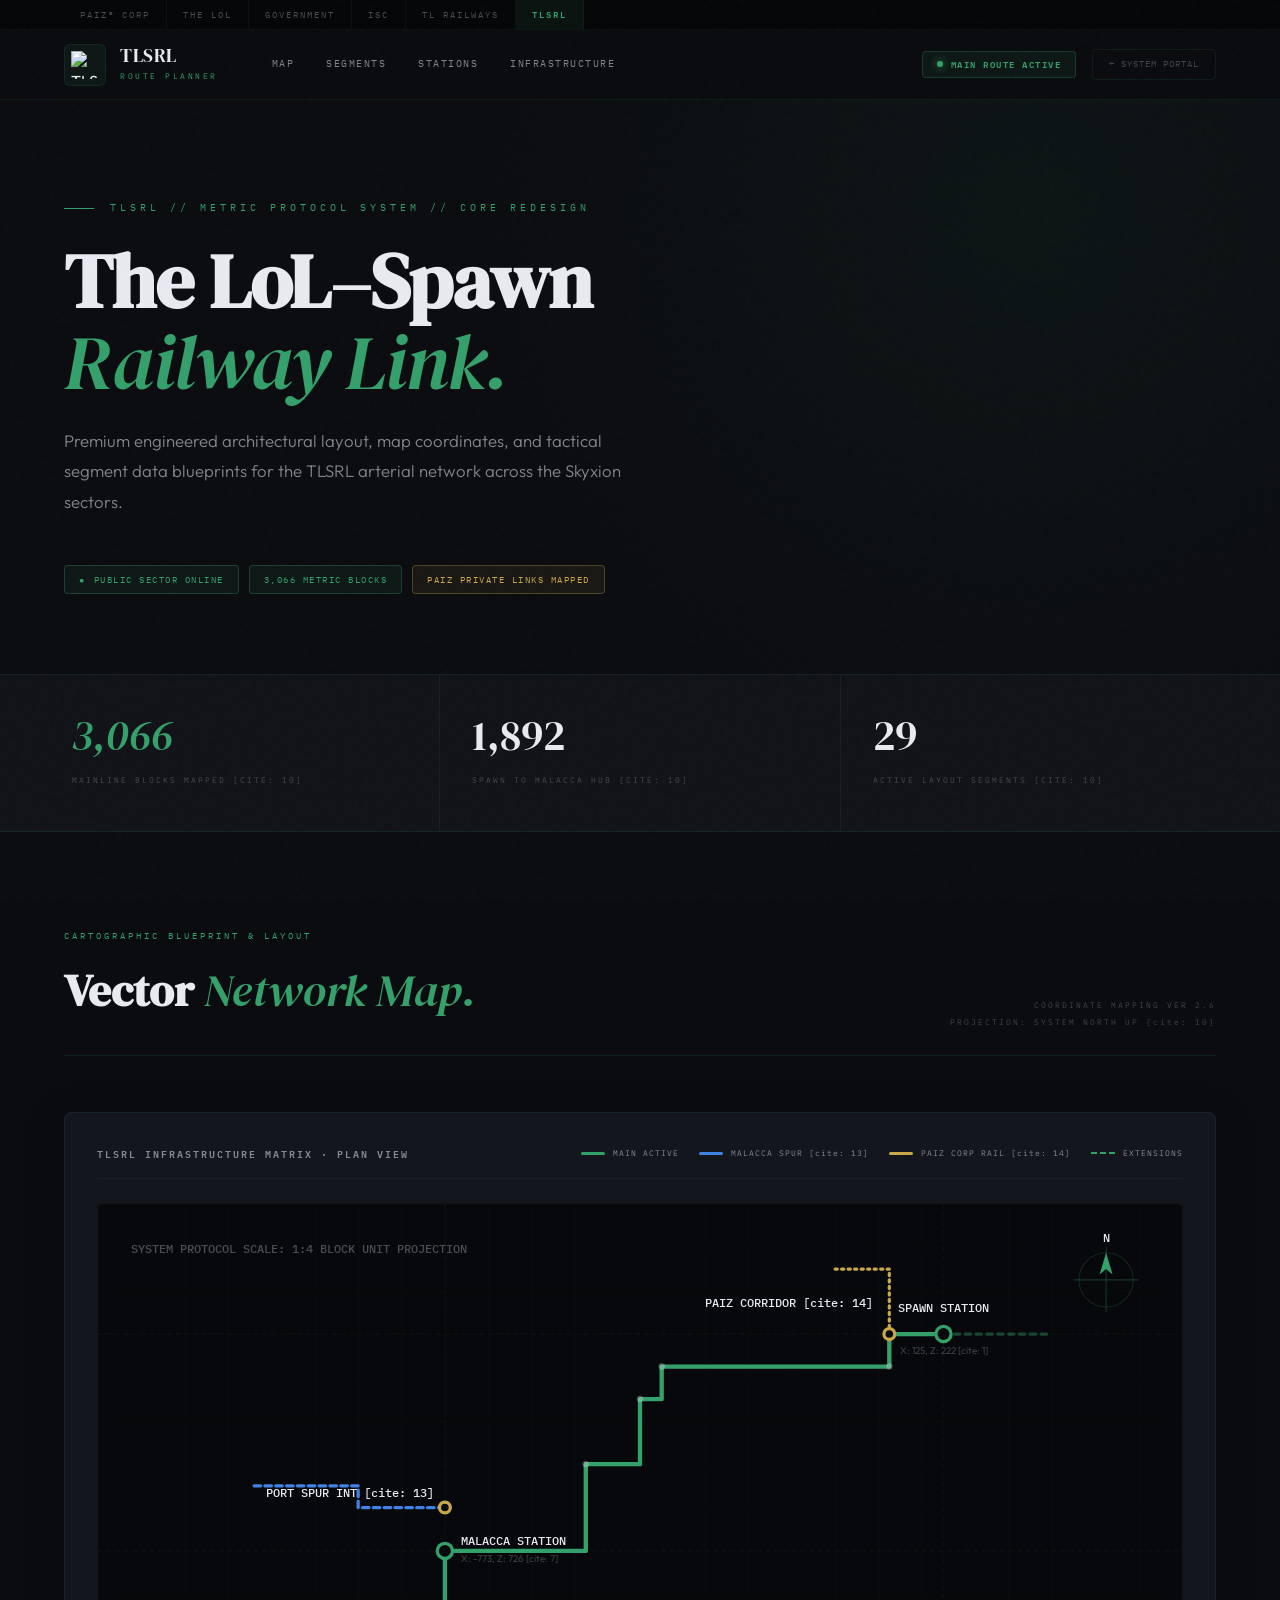
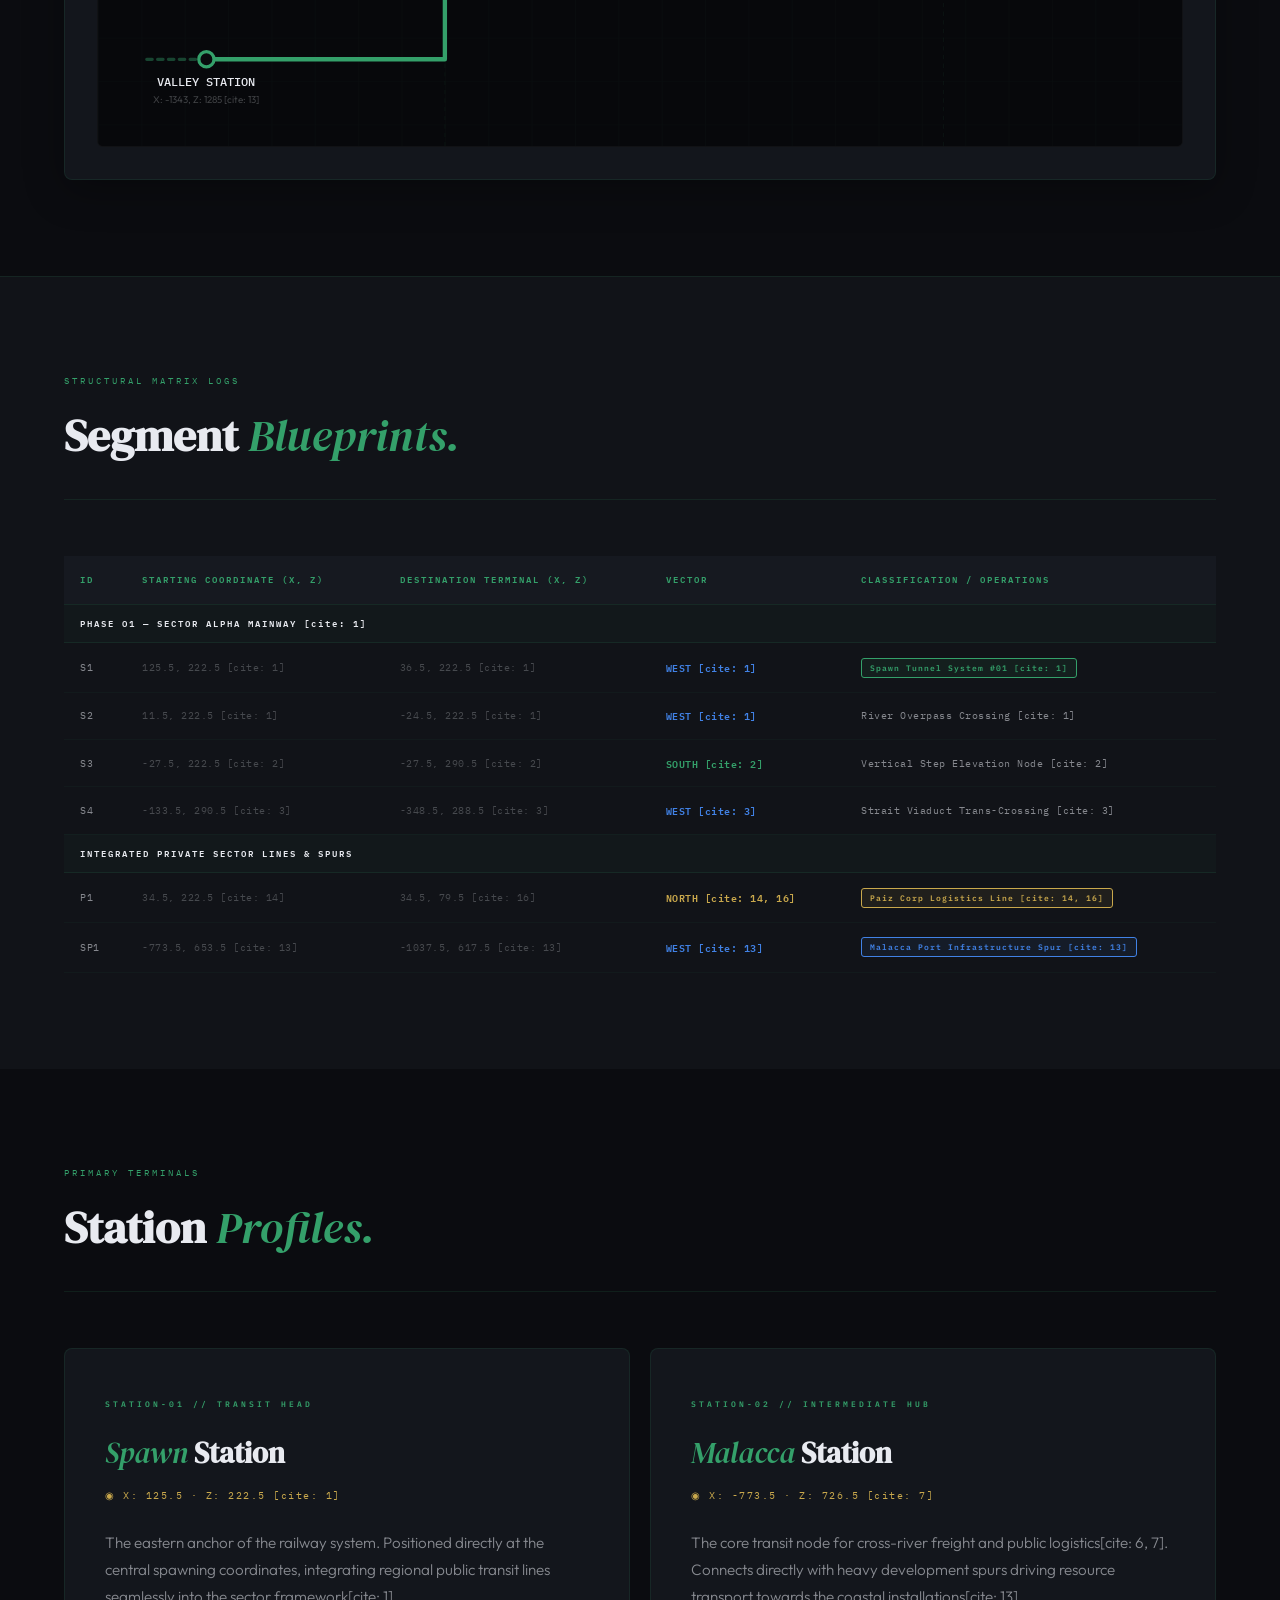
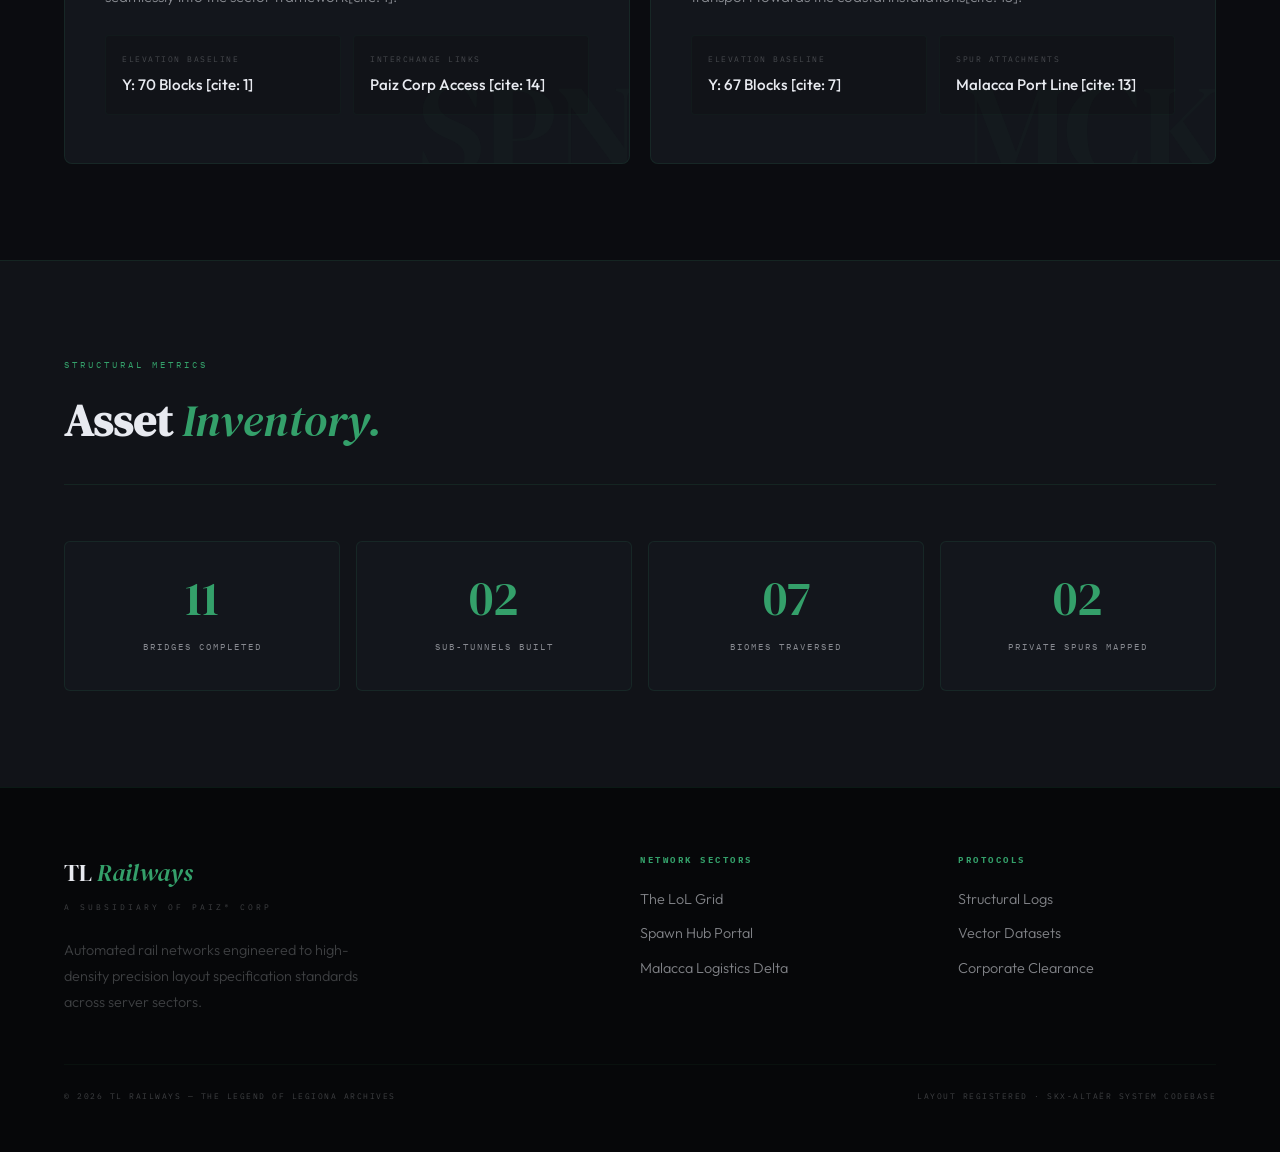
==== commit 5aa1e5fb: "Update index.html" ====
--- a/tlsrl/index.html
+++ b/tlsrl/index.html
@@ -9,205 +9,186 @@
 <link href="https://fonts.googleapis.com/css2?family=DM+Serif+Display:ital@0;1&family=IBM+Plex+Mono:wght@300;400;500;600&family=Outfit:wght@300;400;500;600&display=swap" rel="stylesheet">
 <style>
 :root{
-  --bg:#111318;--bg2:#161920;--bg3:#1c2029;--bgc:#1a1e27;
-  --bdr:rgba(255,255,255,0.07);--bdr2:rgba(255,255,255,0.14);
-  --txt:#e8eaf0;--muted:rgba(232,234,240,0.45);--faint:rgba(232,234,240,0.22);
-  --grn:#34a06a;--grn-dk:#1d4a33;--grn-lt:#5cba8a;--grn-dim:rgba(52,160,106,.12);
+  --bg:#0b0c10;
+  --bg2:#111318;
+  --bg3:#161920;
+  --bgc:#13161c;
+  --bdr:rgba(52,160,106,0.12);
+  --bdr2:rgba(52,160,106,0.3);
+  --txt:#e8eaf0;
+  --muted:rgba(232,234,240,0.55);
+  --faint:rgba(232,234,240,0.25);
+  --grn:#34a06a;
+  --grn-dk:#122d1e;
+  --grn-lt:#5cba8a;
+  --grn-dim:rgba(52,160,106,0.08);
   --gold:#c9a84c;
-  --tb:30px;--nh:60px;
+  --gold-dim:rgba(201,168,76,0.08);
+  --blue:#4182e6;
+  --blue-dim:rgba(65,130,230,0.08);
+  --tb:30px;
+  --nh:70px;
 }
 *{margin:0;padding:0;box-sizing:border-box}
 html{scroll-behavior:smooth}
-body{font-family:'Outfit',sans-serif;background:var(--bg);color:var(--txt);line-height:1.7;overflow-x:hidden}
-body::before{content:'';position:fixed;inset:0;background-image:url("data:image/svg+xml,%3Csvg viewBox='0 0 200 200' xmlns='http://www.w3.org/2000/svg'%3E%3Cfilter id='n'%3E%3CfeTurbulence type='fractalNoise' baseFrequency='0.65' numOctaves='4' stitchTiles='stitch'/%3E%3C/filter%3E%3Crect width='100%25' height='100%25' filter='url(%23n)' opacity='0.025'/%3E%3C/svg%3E");pointer-events:none;z-index:9999}
+body{font-family:'Outfit',sans-serif;background:var(--bg);color:var(--txt);line-height:1.75;overflow-x:hidden}
+body::before{
+  content:'';position:fixed;inset:0;
+  background-image:url("data:image/svg+xml,%3Csvg viewBox='0 0 200 200' xmlns='http://www.w3.org/2000/svg'%3E%3Cfilter id='n'%3E%3CfeTurbulence type='fractalNoise' baseFrequency='0.8' numOctaves='3' stitchTiles='stitch'/%3E%3C/filter%3E%3Crect width='100%25' height='100%25' filter='url(%23n)' opacity='0.015'/%3E%3C/svg%3E");
+  pointer-events:none;z-index:9999;
+}
 
 /* TOPBAR */
-.topbar{position:fixed;top:0;left:0;right:0;height:var(--tb);z-index:500;background:#0d0f14;border-bottom:1px solid rgba(255,255,255,0.05);display:flex;align-items:center;padding:0 5%;overflow-x:auto;scrollbar-width:none}
+.topbar{position:fixed;top:0;left:0;right:0;height:var(--tb);z-index:500;background:#050608;border-bottom:1px solid rgba(52,160,106,0.1);display:flex;align-items:center;padding:0 5%;overflow-x:auto;scrollbar-width:none}
 .topbar::-webkit-scrollbar{display:none}
 .topbar-links{display:flex;align-items:center;white-space:nowrap;flex-shrink:0}
-.topbar-links a{font-family:'IBM Plex Mono',monospace;font-size:0.47rem;letter-spacing:1.8px;color:rgba(232,234,240,0.28);text-decoration:none;padding:0 12px;height:var(--tb);display:flex;align-items:center;transition:color 0.2s,background 0.2s;border-right:1px solid rgba(255,255,255,0.04)}
-.topbar-links a:first-child{border-left:1px solid rgba(255,255,255,0.04)}
-.topbar-links a:hover{color:rgba(232,234,240,0.65)}
-.topbar-links a.here{color:var(--grn);background:var(--grn-dim)}
+.topbar-links a{font-family:'IBM Plex Mono',monospace;font-size:0.55rem;letter-spacing:2px;color:rgba(232,234,240,0.3);text-decoration:none;padding:0 16px;height:var(--tb);display:flex;align-items:center;transition:all 0.2s;border-right:1px solid rgba(52,160,106,0.08)}
+.topbar-links a:hover{color:var(--grn);background:rgba(52,160,106,0.04)}
+.topbar-links a.here{color:var(--grn);background:var(--grn-dim);font-weight:600}
 
 /* NAV */
-nav{position:sticky;top:var(--tb);z-index:400;height:var(--nh);display:flex;align-items:center;padding:0 5%;background:rgba(17,19,24,0.97);backdrop-filter:blur(18px);border-bottom:1px solid var(--bdr);gap:32px}
-.nav-brand{display:flex;align-items:center;gap:12px;text-decoration:none;color:inherit;flex-shrink:0}
-.nav-mark{width:36px;height:36px;background:transparent;display:flex;align-items:center;justify-content:center;overflow:hidden;flex-shrink:0;transition:box-shadow 0.3s}
-.nav-brand:hover .nav-mark{box-shadow:0 0 16px rgba(52,160,106,0.45)}
-.nav-logo{width:36px;height:36px;object-fit:contain;display:block}
-.nav-bname{font-family:'DM Serif Display',serif;font-size:1rem;display:block;line-height:1}
-.nav-bsub{font-family:'IBM Plex Mono',monospace;font-size:0.46rem;letter-spacing:2px;color:var(--faint);display:block;margin-top:1px}
-.nav-links{display:flex;gap:2px;flex:1}
-.nav-links a{padding:5px 12px;font-family:'IBM Plex Mono',monospace;font-size:0.56rem;letter-spacing:1.5px;color:var(--muted);text-decoration:none;transition:color 0.2s}
-.nav-links a:hover,.nav-links a.on{color:var(--grn)}
-.nav-right{margin-left:auto;display:flex;align-items:center;gap:8px}
-.spill{display:flex;align-items:center;gap:6px;padding:4px 12px;border:1px solid rgba(52,160,106,0.25);font-family:'IBM Plex Mono',monospace;font-size:0.5rem;letter-spacing:1.5px;color:var(--grn)}
-.spill-dot{width:5px;height:5px;border-radius:50%;background:var(--grn);animation:blink 2s infinite}
-.nav-back{padding:5px 14px;font-family:'IBM Plex Mono',monospace;font-size:0.54rem;letter-spacing:1.5px;color:var(--faint);text-decoration:none;border:1px solid var(--bdr);transition:all 0.2s}
-.nav-back:hover{color:var(--txt);border-color:var(--bdr2)}
-.hamburger{display:none;flex-direction:column;gap:5px;cursor:pointer;padding:4px;background:none;border:none;margin-left:auto}
-.hamburger span{display:block;width:22px;height:1.5px;background:var(--muted);transition:all .25s}
-.hamburger.open span:nth-child(1){transform:translateY(6.5px) rotate(45deg)}
-.hamburger.open span:nth-child(2){opacity:0}
-.hamburger.open span:nth-child(3){transform:translateY(-6.5px) rotate(-45deg)}
-.drawer{display:none;position:fixed;top:calc(var(--tb) + var(--nh));left:0;right:0;background:rgba(13,15,20,.98);backdrop-filter:blur(20px);border-bottom:1px solid var(--bdr);z-index:390;padding:1.5rem 5%;flex-direction:column}
-.drawer.open{display:flex}
-.drawer a{font-family:'IBM Plex Mono',monospace;font-size:.68rem;letter-spacing:2px;color:var(--muted);text-decoration:none;padding:.85rem 0;border-bottom:1px solid var(--bdr);transition:color .2s}
-.drawer a:hover{color:var(--grn)}
-.drawer a:last-child{border:none}
+nav{position:sticky;top:var(--tb);z-index:400;height:var(--nh);display:flex;align-items:center;padding:0 5%;background:rgba(11,12,16,0.85);backdrop-filter:blur(20px);border-bottom:1px solid var(--bdr);gap:40px}
+.nav-brand{display:flex;align-items:center;gap:14px;text-decoration:none;color:inherit}
+.nav-mark{width:42px;height:42px;background:var(--grn-dim);border:1px solid var(--bdr);border-radius:6px;display:flex;align-items:center;justify-content:center;transition:all 0.3s}
+.nav-brand:hover .nav-mark{border-color:var(--grn);box-shadow:0 0 15px rgba(52,160,106,0.3)}
+.nav-logo{width:28px;height:28px;object-fit:contain}
+.nav-bname{font-family:'DM Serif Display',serif;font-size:1.2rem;display:block;line-height:1;letter-spacing:0.5px}
+.nav-bsub{font-family:'IBM Plex Mono',monospace;font-size:0.5rem;letter-spacing:2.5px;color:var(--grn);display:block;margin-top:3px}
+.nav-links{display:flex;gap:4px}
+.nav-links a{padding:6px 14px;font-family:'IBM Plex Mono',monospace;font-size:0.6rem;letter-spacing:1.5px;color:var(--muted);text-decoration:none;transition:all 0.2s;border-radius:4px}
+.nav-links a:hover, .nav-links a.on{color:var(--grn);background:var(--grn-dim)}
+.nav-right{margin-left:auto;display:flex;align-items:center;gap:16px}
+.spill{display:flex;align-items:center;gap:8px;padding:5px 14px;background:var(--grn-dim);border:1px solid rgba(52,160,106,0.25);border-radius:4px;font-family:'IBM Plex Mono',monospace;font-size:0.55rem;letter-spacing:1.5px;color:var(--grn);font-weight:600}
+.spill-dot{width:6px;height:6px;border-radius:50%;background:var(--grn);box-shadow:0 0 8px var(--grn);animation:blink 2s infinite}
+.nav-back{padding:6px 16px;font-family:'IBM Plex Mono',monospace;font-size:0.58rem;letter-spacing:1px;color:var(--faint);text-decoration:none;border:1px solid var(--bdr);border-radius:4px;transition:all 0.2s}
+.nav-back:hover{color:var(--txt);border-color:var(--bdr2);background:rgba(255,255,255,0.02)}
 
 /* HERO */
-.hero{margin-top:var(--tb);padding:80px 5% 60px;position:relative;overflow:hidden}
-.hero::before{content:'';position:absolute;inset:0;background:repeating-linear-gradient(-60deg,transparent,transparent 48px,rgba(255,255,255,.013) 48px,rgba(255,255,255,.013) 49px)}
-.hero-glow{position:absolute;top:-10%;left:-5%;width:55vw;height:55vw;background:radial-gradient(circle,rgba(52,160,106,.1) 0%,transparent 65%);pointer-events:none}
-.hero-bar{position:absolute;top:0;left:0;right:0;height:4px;background:var(--grn)}
-.hero-inner{max-width:1200px;margin:0 auto;position:relative}
-.hero-eye{font-family:'IBM Plex Mono',monospace;font-size:.6rem;letter-spacing:3px;color:var(--grn);margin-bottom:1.4rem;display:flex;align-items:center;gap:12px;opacity:0;animation:fadeUp .7s ease .1s forwards}
-.hero-eye::before{content:'';width:24px;height:1px;background:var(--grn);opacity:.6}
-.hero h1{font-family:'DM Serif Display',serif;font-size:clamp(2.8rem,5vw,5rem);line-height:1;letter-spacing:-1.5px;color:var(--txt);margin-bottom:1rem;opacity:0;animation:fadeUp .7s ease .2s forwards}
-.hero h1 em{font-style:italic;color:var(--grn)}
-.hero-sub{font-size:.97rem;color:var(--muted);font-weight:300;max-width:520px;line-height:1.85;margin-bottom:2.5rem;opacity:0;animation:fadeUp .7s ease .3s forwards}
-.hero-chips{display:flex;gap:8px;flex-wrap:wrap;opacity:0;animation:fadeUp .7s ease .4s forwards}
-.chip{font-family:'IBM Plex Mono',monospace;font-size:.5rem;letter-spacing:1.5px;padding:5px 12px;border:1px solid;display:flex;align-items:center;gap:6px}
-.chip-grn{border-color:rgba(52,160,106,.3);color:var(--grn);background:var(--grn-dim)}
-.chip-dim{border-color:var(--bdr);color:var(--faint)}
-.chip-gold{border-color:rgba(201,168,76,.3);color:var(--gold);background:rgba(201,168,76,.06)}
-
-/* STATS STRIP */
+.hero{margin-top:var(--tb);padding:100px 5% 80px;position:relative;background:radial-gradient(circle at 80% 20%, rgba(52,160,106,0.06) 0%, transparent 50%)}
+.hero-inner{max-width:1200px;margin:0 auto}
+.hero-eye{font-family:'IBM Plex Mono',monospace;font-size:0.6rem;letter-spacing:4px;color:var(--grn);margin-bottom:1.5rem;display:flex;align-items:center;gap:16px}
+.hero-eye::before{content:'';width:30px;height:1px;background:var(--grn)}
+.hero h1{font-family:'DM Serif Display',serif;font-size:clamp(3rem,6vw,5.5rem);line-height:1.05;letter-spacing:-1px;margin-bottom:1.5rem}
+.hero h1 em{font-style:italic;color:var(--grn);font-weight:400}
+.hero-sub{font-size:1.05rem;color:var(--muted);font-weight:300;max-width:600px;line-height:1.8;margin-bottom:3rem}
+.hero-chips{display:flex;gap:10px;flex-wrap:wrap}
+.chip{font-family:'IBM Plex Mono',monospace;font-size:0.55rem;letter-spacing:1.5px;padding:6px 14px;border:1px solid var(--bdr);background:var(--bg2);color:var(--muted);display:flex;align-items:center;gap:8px;border-radius:4px}
+.chip-grn{border-color:rgba(52,160,106,0.3);color:var(--grn);background:var(--grn-dim)}
+.chip-gold{border-color:rgba(201,168,76,0.3);color:var(--gold);background:var(--gold-dim)}
+
+/* STATS */
 .stats{background:var(--bg2);border-top:1px solid var(--bdr);border-bottom:1px solid var(--bdr)}
 .stats-inner{max-width:1200px;margin:0 auto;display:flex}
-.stat{flex:1;padding:2rem 2rem;border-right:1px solid var(--bdr);transition:background .2s}
+.stat{flex:1;padding:2.5rem 2rem;border-right:1px solid var(--bdr);transition:all 0.2s}
 .stat:last-child{border-right:none}
 .stat:hover{background:var(--grn-dim)}
-.sv{font-family:'DM Serif Display',serif;font-size:2.3rem;color:var(--txt);display:block;line-height:1;margin-bottom:.3rem}
-.sv em{font-style:italic;color:var(--grn)}
-.sk{font-family:'IBM Plex Mono',monospace;font-size:.5rem;letter-spacing:2px;color:var(--faint)}
+.sv{font-family:'DM Serif Display',serif;font-size:2.6rem;color:var(--txt);display:block;line-height:1;margin-bottom:0.4rem}
+.sv em{font-style:italic;color:var(--grn);font-weight:400}
+.sk{font-family:'IBM Plex Mono',monospace;font-size:0.52rem;letter-spacing:2px;color:var(--faint);text-transform:uppercase}
 
 /* SECTIONS */
-.sec{padding:5rem 5%}
+.sec{padding:6rem 5%}
 .sec-alt{background:var(--bg2);border-top:1px solid var(--bdr)}
 .inner{max-width:1200px;margin:0 auto}
-.sec-head{display:flex;justify-content:space-between;align-items:flex-end;margin-bottom:3rem;padding-bottom:1.2rem;border-bottom:1px solid var(--bdr);flex-wrap:wrap;gap:12px}
-.eye{font-family:'IBM Plex Mono',monospace;font-size:.54rem;letter-spacing:3px;color:var(--grn);margin-bottom:.5rem}
-.sec-head h2{font-family:'DM Serif Display',serif;font-size:clamp(1.7rem,3vw,2.4rem);color:var(--txt)}
-.sec-head h2 em{font-style:italic;color:var(--grn)}
-.sec-meta{font-family:'IBM Plex Mono',monospace;font-size:.5rem;letter-spacing:1.5px;color:var(--faint);text-align:right;line-height:2}
-
-/* PHASE CARDS */
-.phases{display:grid;grid-template-columns:repeat(3,1fr);gap:2px;background:var(--bdr)}
-.phase{background:var(--bgc);padding:2rem 1.8rem;position:relative;overflow:hidden;border-top:3px solid}
-.phase-1{border-color:var(--grn)}
-.phase-2{border-color:#5b9cf6}
-.phase-3{border-color:rgba(201,168,76,.6)}
-.phase-bg{position:absolute;right:-10px;bottom:-20px;font-family:'DM Serif Display',serif;font-size:7rem;font-weight:900;opacity:.035;line-height:1;pointer-events:none}
-.phase-id{font-family:'IBM Plex Mono',monospace;font-size:.46rem;letter-spacing:2px;color:var(--faint);margin-bottom:.8rem}
-.phase h3{font-family:'DM Serif Display',serif;font-size:1.1rem;color:var(--txt);margin-bottom:.4rem;line-height:1.2}
-.phase p{font-size:.85rem;color:var(--muted);line-height:1.75;font-weight:300;margin-bottom:1rem}
-.phase-stat{display:flex;gap:20px;padding-top:1rem;border-top:1px solid var(--bdr)}
-.ps-val{font-family:'DM Serif Display',serif;font-size:1.3rem;display:block;line-height:1}
-.phase-1 .ps-val{color:var(--grn)}
-.phase-2 .ps-val{color:#5b9cf6}
-.phase-3 .ps-val{color:var(--gold)}
-.ps-key{font-family:'IBM Plex Mono',monospace;font-size:.44rem;letter-spacing:1.5px;color:var(--faint);display:block}
-.phase-note{font-family:'IBM Plex Mono',monospace;font-size:.44rem;letter-spacing:1px;color:var(--faint);margin-top:.8rem;line-height:1.6;border-left:2px solid;padding-left:.8rem}
-.phase-1 .phase-note{border-color:rgba(52,160,106,.3)}
-.phase-2 .phase-note{border-color:rgba(91,156,246,.3)}
-.phase-3 .phase-note{border-color:rgba(201,168,76,.3)}
-
-/* SEGMENT TABLE */
-.seg-table{width:100%;border-collapse:collapse;font-family:'IBM Plex Mono',monospace;font-size:.56rem;letter-spacing:.5px}
-.seg-table th{padding:.7rem 1rem;text-align:left;font-size:.46rem;letter-spacing:2px;color:var(--faint);border-bottom:1px solid var(--bdr);font-weight:400;background:var(--bg2)}
-.seg-table td{padding:.65rem 1rem;border-bottom:1px solid rgba(255,255,255,.04);color:var(--muted);transition:background .15s}
-.seg-table tr:hover td{background:rgba(255,255,255,.025)}
-.seg-table .seg-num{color:var(--faint);font-size:.5rem}
-.seg-table .coord{color:rgba(232,234,240,.35);font-size:.52rem}
-.seg-table .dir-w{color:#5b9cf6}
-.seg-table .dir-s{color:var(--grn)}
-.seg-table .dir-n{color:#f6a035}
-.seg-table .dir-e{color:var(--gold)}
-.seg-table .dist-big{color:var(--grn);font-weight:600}
-.seg-table .dist-micro{color:var(--faint)}
-.seg-table .dist-mid{color:var(--txt)}
-.seg-table .note-badge{font-size:.44rem;letter-spacing:1.5px;padding:1px 7px;border:1px solid;display:inline-block}
-.badge-station{border-color:rgba(52,160,106,.4);color:var(--grn);background:var(--grn-dim)}
-.badge-long{border-color:rgba(91,156,246,.3);color:#5b9cf6;background:rgba(91,156,246,.07)}
-.badge-future{border-color:rgba(201,168,76,.3);color:var(--gold);background:rgba(201,168,76,.06)}
-.badge-micro{border-color:var(--bdr);color:var(--faint)}
-.badge-north{border-color:rgba(246,160,53,.3);color:#f6a035;background:rgba(246,160,53,.07)}
-.seg-group-hdr td{background:rgba(255,255,255,.03);font-size:.46rem;letter-spacing:2px;color:var(--faint);padding:.5rem 1rem;border-bottom:1px solid var(--bdr)}
+.sec-head{display:flex;justify-content:space-between;align-items:flex-end;margin-bottom:3.5rem;padding-bottom:1.5rem;border-bottom:1px solid var(--bdr);flex-wrap:wrap;gap:20px}
+.eye{font-family:'IBM Plex Mono',monospace;font-size:0.58rem;letter-spacing:3px;color:var(--grn);margin-bottom:0.5rem;text-transform:uppercase}
+.sec-head h2{font-family:'DM Serif Display',serif;font-size:clamp(1.8rem,4vw,2.8rem);color:var(--txt)}
+.sec-head h2 em{font-style:italic;color:var(--grn);font-weight:400}
+.sec-meta{font-family:'IBM Plex Mono',monospace;font-size:0.52rem;letter-spacing:2px;color:var(--faint);text-align:right;line-height:2}
+
+/* MAP INTERACTIVE BLOCK */
+.map-card{background:var(--bgc);border:1px solid var(--bdr);border-radius:8px;padding:2rem;box-shadow:0 10px 40px rgba(0,0,0,0.3);position:relative}
+.map-hdr{display:flex;justify-content:space-between;align-items:center;margin-bottom:1.5rem;flex-wrap:wrap;gap:15px;border-bottom:1px solid rgba(255,255,255,0.04);padding-bottom:1rem}
+.map-title{font-family:'IBM Plex Mono',monospace;font-size:0.6rem;letter-spacing:2px;color:var(--muted);font-weight:600}
+.map-legend{display:flex;gap:20px;flex-wrap:wrap}
+.leg{display:flex;align-items:center;gap:8px;font-family:'IBM Plex Mono',monospace;font-size:0.52rem;letter-spacing:1px;color:var(--muted)}
+.leg-line{width:24px;height:3px;border-radius:2px}
+.leg-dash{width:24px;height:0;border-top:2px dashed}
+.route-map-container {width:100%;background:#090a0d;border:1px solid rgba(255,255,255,0.03);border-radius:6px;position:relative;overflow:hidden}
+
+/* SVG STYLING & ANIMATIONS */
+.map-svg {width:100%;height:auto;display:block;transform:scale(1)}
+.grid-line {stroke:rgba(52,160,106,0.03);stroke-width:1}
+.grid-line-major {stroke:rgba(52,160,106,0.07);stroke-width:1;stroke-dasharray:4 4}
+.rail-line-main {stroke:var(--grn);stroke-width:4;stroke-linecap:round;stroke-linejoin:round;fill:none}
+.rail-line-spur {stroke:var(--blue);stroke-width:3;stroke-linecap:round;stroke-linejoin:round;stroke-dasharray:6 4;fill:none}
+.rail-line-private {stroke:var(--gold);stroke-width:3;stroke-linecap:round;stroke-linejoin:round;stroke-dasharray:2 4;fill:none}
+.rail-line-planned {stroke:var(--grn);stroke-width:3;stroke-linecap:round;stroke-linejoin:round;stroke-dasharray:5 5;fill:none;opacity:0.4}
+.map-station {fill:#090a0d;stroke:var(--grn);stroke-width:3;cursor:pointer;transition:all 0.3s ease}
+.map-station:hover {fill:var(--grn);r:9;filter:drop-shadow(0 0 8px var(--grn))}
+.map-station-special {stroke:var(--gold)}
+.map-station-special:hover {fill:var(--gold);filter:drop-shadow(0 0 8px var(--gold))}
+.map-text {font-family:'IBM Plex Mono',monospace;fill:var(--txt);font-size:11px;font-weight:500;pointer-events:none}
+.map-text-muted {fill:var(--faint);font-size:9px}
+.map-node {fill:rgba(232,234,240,0.3);r:3}
+
+/* TABLES */
+.seg-table{width:100%;border-collapse:collapse;font-family:'IBM Plex Mono',monospace;font-size:0.62rem;letter-spacing:0.5px}
+.seg-table th{padding:1rem;text-align:left;font-size:0.55rem;letter-spacing:2px;color:var(--grn);border-bottom:1px solid var(--bdr);font-weight:600;background:var(--bg3);text-transform:uppercase}
+.seg-table td{padding:0.9rem 1rem;border-bottom:1px solid rgba(52,160,106,0.05);color:var(--muted);transition:all 0.15s}
+.seg-table tr:hover td{background:var(--grn-dim);color:var(--txt)}
+.seg-table .coord{color:var(--faint)}
+.seg-table .dir-w{color:var(--blue);font-weight:600}
+.seg-table .dir-s{color:var(--grn);font-weight:600}
+.seg-table .dir-n{color:var(--gold);font-weight:600}
+.note-badge{font-size:0.5rem;letter-spacing:1px;padding:2px 8px;border:1px solid;border-radius:3px;display:inline-block;font-weight:600}
+.badge-station{border-color:var(--grn);color:var(--grn);background:var(--grn-dim)}
+.badge-private{border-color:var(--gold);color:var(--gold);background:var(--gold-dim)}
+.badge-spur{border-color:var(--blue);color:var(--blue);background:var(--blue-dim)}
+.seg-group-hdr td{background:rgba(52,160,106,0.04);font-size:0.55rem;letter-spacing:2px;color:var(--txt);font-weight:600;padding:0.7rem 1rem;border-bottom:1px solid var(--bdr)}
 
 /* STATION CARDS */
-.stations{display:grid;grid-template-columns:repeat(3,1fr);gap:2px;background:var(--bdr)}
-.stn{background:var(--bgc);padding:2.5rem 2rem;position:relative;overflow:hidden;transition:background .2s;border-top:3px solid var(--grn)}
-.stn:hover{background:var(--bg3)}
-.stn-bg{position:absolute;right:-10px;bottom:-20px;font-family:'DM Serif Display',serif;font-size:6rem;font-weight:900;color:rgba(52,160,106,.06);line-height:1;pointer-events:none}
-.stn-id{font-family:'IBM Plex Mono',monospace;font-size:.46rem;letter-spacing:2.5px;color:var(--faint);margin-bottom:.8rem}
-.stn h3{font-family:'DM Serif Display',serif;font-size:1.5rem;color:var(--txt);margin-bottom:.5rem;letter-spacing:-.3px}
-.stn h3 em{font-style:italic;color:var(--grn)}
-.stn-coord{font-family:'IBM Plex Mono',monospace;font-size:.54rem;letter-spacing:1.5px;color:var(--grn);margin-bottom:1rem;display:flex;align-items:center;gap:8px}
-.stn-coord::before{content:'◉';font-size:.6rem}
-.stn p{font-size:.88rem;color:var(--muted);line-height:1.8;font-weight:300;margin-bottom:1.2rem}
-.stn-facts{display:grid;grid-template-columns:1fr 1fr;gap:1px;background:var(--bdr);margin-top:1rem}
-.stn-fact{background:var(--bg2);padding:.8rem 1rem}
-.sf-k{font-family:'IBM Plex Mono',monospace;font-size:.44rem;letter-spacing:1.5px;color:var(--faint);display:block;margin-bottom:3px}
-.sf-v{font-size:.88rem;color:var(--txt);font-weight:500}
-
-/* INFRA GRID */
-.infra-grid{display:grid;grid-template-columns:repeat(4,1fr);gap:2px;background:var(--bdr)}
-.infra{background:var(--bgc);padding:2rem 1.8rem;position:relative;transition:background .2s}
-.infra:hover{background:var(--bg3);box-shadow:inset 0 0 40px rgba(52,160,106,.04)}
-.infra-icon{font-size:1.5rem;margin-bottom:1rem;display:block}
-.infra-count{font-family:'DM Serif Display',serif;font-size:2.4rem;color:var(--grn);display:block;line-height:1}
-.infra-count em{font-style:italic}
-.infra-label{font-family:'IBM Plex Mono',monospace;font-size:.48rem;letter-spacing:2px;color:var(--faint)}
-
-/* INSIGHTS */
-.insights{display:grid;grid-template-columns:1fr 1fr;gap:2px;background:var(--bdr);margin-top:3rem}
-.insight{background:var(--bgc);padding:1.5rem 1.8rem;display:flex;gap:16px;align-items:flex-start;transition:background .2s}
-.insight:hover{background:var(--bg3)}
-.ins-num{font-family:'DM Serif Display',serif;font-size:1.5rem;font-weight:900;color:rgba(52,160,106,.25);flex-shrink:0;line-height:1;padding-top:2px}
-.ins-body h5{font-size:.9rem;font-weight:600;color:var(--txt);margin-bottom:4px}
-.ins-body p{font-size:.83rem;color:var(--muted);line-height:1.7;font-weight:300}
-.ins-body strong{color:var(--grn);font-weight:600}
+.stations{display:grid;grid-template-columns:1fr 1fr;gap:20px}
+.stn{background:var(--bgc);border:1px solid var(--bdr);border-radius:8px;padding:3rem 2.5rem;position:relative;overflow:hidden;transition:all 0.3s}
+.stn:hover{border-color:var(--bdr2);transform:translateY(-4px);box-shadow:0 12px 30px rgba(0,0,0,0.4)}
+.stn-bg{position:absolute;right:-10px;bottom:-30px;font-family:'DM Serif Display',serif;font-size:8rem;font-weight:400;color:rgba(52,160,106,0.03);line-height:1;pointer-events:none}
+.stn-id{font-family:'IBM Plex Mono',monospace;font-size:0.52rem;letter-spacing:3px;color:var(--grn);margin-bottom:1rem;font-weight:600}
+.stn h3{font-family:'DM Serif Display',serif;font-size:1.8rem;color:var(--txt);margin-bottom:0.6rem}
+.stn h3 em{font-style:italic;color:var(--grn);font-weight:400}
+.stn-coord{font-family:'IBM Plex Mono',monospace;font-size:0.6rem;letter-spacing:1.5px;color:var(--gold);margin-bottom:1.5rem;display:flex;align-items:center;gap:8px}
+.stn p{font-size:0.95rem;color:var(--muted);line-height:1.8;font-weight:300;margin-bottom:1.5rem}
+.stn-facts{display:grid;grid-template-columns:1fr 1fr;gap:12px;margin-top:1.5rem}
+.stn-fact{background:var(--bg2);border:1px solid rgba(52,160,106,0.05);border-radius:4px;padding:1rem}
+.sf-k{font-family:'IBM Plex Mono',monospace;font-size:0.5rem;letter-spacing:1.5px;color:var(--faint);display:block;margin-bottom:4px;text-transform:uppercase}
+.sf-v{font-size:0.95rem;color:var(--txt);font-weight:500}
+
+/* INFRASTRUCTURE GRID */
+.infra-grid{display:grid;grid-template-columns:repeat(4,1fr);gap:16px}
+.infra{background:var(--bgc);border:1px solid var(--bdr);border-radius:6px;padding:2rem 1.5rem;position:relative;transition:all 0.3s;text-align:center}
+.infra:hover{border-color:var(--bdr2);background:var(--bg3)}
+.infra-count{font-family:'DM Serif Display',serif;font-size:3rem;color:var(--grn);display:block;line-height:1;margin-bottom:0.5rem}
+.infra-label{font-family:'IBM Plex Mono',monospace;font-size:0.55rem;letter-spacing:2px;color:var(--muted);text-transform:uppercase}
 
 /* FOOTER */
-footer{border-top:1px solid var(--bdr);background:var(--bg2);padding:3rem 5%}
-.ft-inner{max-width:1200px;margin:0 auto;display:grid;grid-template-columns:2fr 1fr 1fr;gap:50px;margin-bottom:2rem}
-.ft-name{font-family:'DM Serif Display',serif;font-size:1.3rem;color:var(--txt);margin-bottom:.3rem}
-.ft-name em{font-style:italic;color:var(--grn)}
-.ft-sub{font-family:'IBM Plex Mono',monospace;font-size:.46rem;letter-spacing:2px;color:var(--faint);margin-bottom:1rem}
-.ft-desc{font-size:.86rem;color:var(--faint);line-height:1.8;font-weight:300;max-width:280px}
-.ft-col h5{font-family:'IBM Plex Mono',monospace;font-size:.48rem;letter-spacing:2.5px;color:var(--faint);margin-bottom:1rem}
-.ft-col a{display:block;font-size:.86rem;color:rgba(232,234,240,.28);text-decoration:none;margin-bottom:.5rem;font-weight:300;transition:color .2s}
+footer{border-top:1px solid var(--bdr);background:#060709;padding:4rem 5% 3rem}
+.ft-inner{max-width:1200px;margin:0 auto;display:grid;grid-template-columns:2fr 1fr 1fr;gap:60px;margin-bottom:3rem}
+.ft-name{font-family:'DM Serif Display',serif;font-size:1.5rem;color:var(--txt);margin-bottom:0.4rem}
+.ft-name em{font-style:italic;color:var(--grn);font-weight:400}
+.ft-sub{font-family:'IBM Plex Mono',monospace;font-size:0.5rem;letter-spacing:3px;color:var(--faint);margin-bottom:1.5rem}
+.ft-desc{font-size:0.9rem;color:var(--faint);line-height:1.8;font-weight:300;max-width:320px}
+.ft-col h5{font-family:'IBM Plex Mono',monospace;font-size:0.55rem;letter-spacing:2.5px;color:var(--grn);margin-bottom:1.2rem;text-transform:uppercase}
+.ft-col a{display:block;font-size:0.9rem;color:var(--muted);text-decoration:none;margin-bottom:0.6rem;font-weight:300;transition:color 0.2s}
 .ft-col a:hover{color:var(--grn)}
-.ft-bot{border-top:1px solid var(--bdr);padding-top:1.2rem;max-width:1200px;margin:0 auto;display:flex;justify-content:space-between;align-items:center;flex-wrap:wrap;gap:10px}
-.ft-bot p{font-family:'IBM Plex Mono',monospace;font-size:.48rem;letter-spacing:1.5px;color:var(--faint)}
+.ft-bot{border-top:1px solid rgba(52,160,106,0.06);padding-top:1.5rem;max-width:1200px;margin:0 auto;display:flex;justify-content:space-between;align-items:center;flex-wrap:wrap;gap:15px}
+.ft-bot p{font-family:'IBM Plex Mono',monospace;font-size:0.52rem;letter-spacing:1.5px;color:var(--faint)}
 
 /* ANIMATIONS */
-@keyframes fadeUp{from{opacity:0;transform:translateY(20px)}to{opacity:1;transform:none}}
-@keyframes blink{0%,100%{opacity:1}50%{opacity:.2}}
-.reveal{opacity:0;transform:translateY(18px);transition:opacity .6s ease,transform .6s ease}
+@keyframes blink{0%,100%{opacity:1;box-shadow:0 0 8px var(--grn)}50%{opacity:0.3;box-shadow:0 0 2px var(--grn)}}
+.reveal{opacity:0;transform:translateY(25px);transition:all 0.8s cubic-bezier(0.16, 1, 0.3, 1)}
 .reveal.in{opacity:1;transform:none}
 
 /* RESPONSIVE */
-@media(max-width:1100px) {
-  .stations{grid-template-columns:1fr}
+@media(max-width:1024px){
   .infra-grid{grid-template-columns:1fr 1fr}
-}
-@media(max-width:1000px){
-  .phases{grid-template-columns:1fr}
-  .insights{grid-template-columns:1fr}
   .ft-inner{grid-template-columns:1fr 1fr}
 }
-@media(max-width:700px){
+@media(max-width:768px){
   .stats-inner{flex-direction:column}
-  .stat{border-right:none;border-bottom:1px solid var(--bdr);padding:1.4rem 1.2rem}
-  .stat:last-child{border-bottom:none}
+  .stat{border-right:none;border-bottom:1px solid var(--bdr);padding:1.5rem}
+  .stations{grid-template-columns:1fr}
   .infra-grid{grid-template-columns:1fr}
-  .nav-links,.spill,.nav-back{display:none}
-  .hamburger{display:flex}
-  .ft-inner{grid-template-columns:1fr;gap:2rem}
+  .nav-links, .spill, .nav-back{display:none}
+  .ft-inner{grid-template-columns:1fr;gap:2.5rem}
   .ft-bot{flex-direction:column;text-align:center}
 }
 </style>
@@ -230,102 +211,122 @@
     <div class="nav-mark"><img src="/tlrailways/assets/images/TLSRL_LOGO.png" alt="TLSRL Logo" class="nav-logo"></div>
     <div>
       <span class="nav-bname">TLSRL</span>
-      <span class="nav-bsub">ROUTE DOCUMENTATION</span>
+      <span class="nav-bsub">ROUTE PLANNER</span>
     </div>
   </a>
   <div class="nav-links">
+    <a href="#map" class="on">MAP</a>
     <a href="#segments">SEGMENTS</a>
     <a href="#stations">STATIONS</a>
     <a href="#infrastructure">INFRASTRUCTURE</a>
   </div>
   <div class="nav-right">
-    <div class="spill"><div class="spill-dot"></div> ROUTE ACTIVE</div>
-    <a href="/tlrailways/" class="nav-back">← TL RAILWAYS</a>
-  </div>
-  <button class="hamburger" id="ham" aria-label="Menu">
-    <span></span><span></span><span></span>
-  </button>
+    <div class="spill"><div class="spill-dot"></div> MAIN ROUTE ACTIVE</div>
+    <a href="/tlrailways/" class="nav-back">← SYSTEM PORTAL</a>
+  </div>
 </nav>
-<div class="drawer" id="drawer">
-  <a href="#segments" onclick="closeNav()">SEGMENTS</a>
-  <a href="#stations" onclick="closeNav()">STATIONS</a>
-  <a href="#infrastructure" onclick="closeNav()">INFRASTRUCTURE</a>
-  <a href="/tlrailways/">← TL RAILWAYS</a>
-</div>
 
 <div class="hero">
-  <div class="hero-bar"></div>
-  <div class="hero-glow"></div>
   <div class="hero-inner">
-    <div class="hero-eye">TLSRL // MEGAPROJECT-01 // TL RAILWAYS FLAGSHIP</div>
+    <div class="hero-eye">TLSRL // METRIC PROTOCOL SYSTEM // CORE REDESIGN</div>
     <h1>The LoL–Spawn<br><em>Railway Link.</em></h1>
     <p class="hero-sub">
-      Full route documentation — coordinates, measured distances, station profiles, and infrastructure logs
-      for the TLSRL, TL Railways' flagship line connecting The Legend of Legiona to Spawn across Skyxion.
+      Premium engineered architectural layout, map coordinates, and tactical segment data blueprints for the TLSRL arterial network across the Skyxion sectors.
     </p>
     <div class="hero-chips">
-      <div class="chip chip-grn"><span>●</span> ROUTE ACTIVE</div>
-      <div class="chip chip-grn">3,189 TOTAL BLOCKS OPERATIONAL</div>
-      <div class="chip chip-dim">3 BUILT STATIONS</div>
-      <div class="chip chip-dim">10 BRIDGES</div>
-      <div class="chip chip-dim">2 TUNNELS</div>
-      <div class="chip chip-dim">3 CULVERTS</div>
-      <div class="chip chip-gold">SEED: 118695183337216084</div>
+      <div class="chip chip-grn"><span>●</span> PUBLIC SECTOR ONLINE</div>
+      <div class="chip chip-grn">3,066 METRIC BLOCKS</div>
+      <div class="chip chip-gold">PAIZ PRIVATE LINKS MAPPED</div>
     </div>
   </div>
 </div>
 
 <div class="stats">
   <div class="stats-inner">
-    <div class="stat"><span class="sv"><em>2,746</em></span><span class="sk">MAIN LINE BLOCKS — SPAWN TO VALLEY TERM.</span></div>
-    <div class="stat"><span class="sv">3,189</span><span class="sk">TOTAL BLOCKS INCL. OPERATIONAL SPURS</span></div>
-    <div class="stat"><span class="sv">1,403</span><span class="sk">BLOCKS — SPAWN TO MALACCA STATION</span></div>
-    <div class="stat"><span class="sv"><em>25</em></span><span class="sk">MAIN LINE SEGMENTS // 24 DIRECTIONAL TURNS</span></div>
+    <div class="stat"><span class="sv"><em>3,066</em></span><span class="sk">Mainline Blocks Mapped [cite: 10]</span></div>
+    <div class="stat"><span class="sv">1,892</span><span class="sk">Spawn to Malacca Hub [cite: 10]</span></div>
+    <div class="stat"><span class="sv">29</span><span class="sk">Active Layout Segments [cite: 10]</span></div>
   </div>
 </div>
 
-<section class="sec" id="phases">
+<section class="sec" id="map">
   <div class="inner reveal">
     <div class="sec-head">
       <div>
-        <div class="eye">PROJECT CHRONOLOGY</div>
-        <h2>Line <em>Phases.</em></h2>
-      </div>
-      <div class="sec-meta">STATUS LOGS<br>ALTAËR SYSTEM NETWORK</div>
-    </div>
-    <div class="phases">
-      <div class="phase phase-1">
-        <div class="phase-bg">01</div>
-        <div class="phase-id">PHASE 01 // PUBLIC LOGISTICS</div>
-        <h3>Active Main Line & Spurs</h3>
-        <p>The primary core segment linking Spawn Station westward through Malacca down to the Valley terminal boundary, alongside industrial branch lines.</p>
-        <div class="phase-stat">
-          <div><span class="ps-val">3,189</span><span class="ps-key">OPERATIONAL BLOCKS</span></div>
-          <div><span class="ps-val">3</span><span class="ps-key">STATIONS OPEN</span></div>
+        <div class="eye">Cartographic Blueprint & Layout</div>
+        <h2>Vector <em>Network Map.</em></h2>
+      </div>
+      <div class="sec-meta">COORDINATE MAPPING VER 2.6<br>PROJECTION: SYSTEM NORTH UP [cite: 10]</div>
+    </div>
+    
+    <div class="map-card">
+      <div class="map-hdr">
+        <div class="map-title">TLSRL INFRASTRUCTURE MATRIX · PLAN VIEW</div>
+        <div class="map-legend">
+          <div class="leg"><div class="leg-line" style="background:var(--grn)"></div> MAIN ACTIVE</div>
+          <div class="leg"><div class="leg-line" style="background:var(--blue)"></div> MALACCA SPUR [cite: 13]</div>
+          <div class="leg"><div class="leg-line" style="background:var(--gold)"></div> PAIZ CORP RAIL [cite: 14]</div>
+          <div class="leg"><div class="leg-dash" style="border-color:var(--grn)"></div> EXTENSIONS</div>
         </div>
-        <div class="phase-note">Opened to the public. Fully verified logs tracking all standard junctions, tunnels, and deep-water overpasses.</div>
-      </div>
-      <div class="phase phase-2">
-        <div class="phase-bg">02</div>
-        <div class="phase-id">PHASE 02 // PROPOSED EXPANSION</div>
-        <h3>Mansion Eastern Extension</h3>
-        <p>Strategic blueprints designed to push transit infrastructure directly east from Spawn Station to connect high-profile luxury estates.</p>
-        <div class="phase-stat">
-          <div><span class="ps-val">645</span><span class="ps-key">PLANNED BLOCKS</span></div>
-          <div><span class="ps-val">1</span><span class="ps-key">RIVER CROSSING</span></div>
-        </div>
-        <div class="phase-note">Active mapping phase. Initial segments set coordinates from X: 125.5 to X: 741.5, pointing toward final Mansion coordinates.</div>
-      </div>
-      <div class="phase phase-3">
-        <div class="phase-bg">03</div>
-        <div class="phase-id">PHASE 03 // FUTURE BLUEPRINT</div>
-        <h3>Valley Beyond Extension</h3>
-        <p>Long-range structural projections intended to carry transit vectors outside the Phase 1 border corridor deep into unexplored territory.</p>
-        <div class="phase-stat">
-          <div><span class="ps-val">TBD</span><span class="ps-key">PROJECTED CORRIDOR</span></div>
-          <div><span class="ps-val">—</span><span class="ps-key">STATIONS SURVEYED</span></div>
-        </div>
-        <div class="phase-note">Coming soon. Field data logs will automatically scale this architecture as soon as territorial mapping clears.</div>
+      </div>
+      
+      <div class="route-map-container">
+        <svg xmlns="http://www.w3.org/2000/svg" viewBox="0 0 1000 500" class="map-svg">
+          <defs>
+            <pattern id="grid" width="40" height="40" patternUnits="userSpaceOnUse">
+              <path d="M 40 0 L 0 0 0 40" fill="none" stroke="rgba(52,160,106,0.04)" stroke-width="1"/>
+            </pattern>
+          </defs>
+          <rect width="100%" height="100%" fill="#07080b" />
+          <rect width="100%" height="100%" fill="url(#grid)" />
+          
+          <line x1="0" y1="120" x2="1000" y2="120" class="grid-line-major" />
+          <line x1="0" y1="320" x2="1000" y2="320" class="grid-line-major" />
+          <line x1="780" y1="0" x2="780" y2="500" class="grid-line-major" />
+          <line x1="320" y1="0" x2="320" y2="500" class="grid-line-major" />
+
+          <path d="M 780 120 L 730 120 L 730 150 L 520 150 L 520 180 L 500 180 L 500 240 L 450 240 L 450 320 L 320 320 L 320 420 L 220 420 L 100 420" class="rail-line-main" />
+          
+          <path d="M 320 280 L 240 280 L 240 260 L 140 260" class="rail-line-spur" />
+          
+          <path d="M 730 120 L 730 60 L 680 60" class="rail-line-private" />
+
+          <path d="M 780 120 L 880 120" class="rail-line-planned" />
+          <path d="M 100 420 L 40 420" class="rail-line-planned" />
+
+          <circle cx="730" cy="150" class="map-node" />
+          <circle cx="520" cy="150" class="map-node" />
+          <circle cx="500" cy="180" class="map-node" />
+          <circle cx="450" cy="240" class="map-node" />
+
+          <circle cx="780" cy="120" r="7" class="map-station" id="node-spawn"/>
+          <text x="780" y="100" text-anchor="middle" class="map-text">SPAWN STATION</text>
+          <text x="780" y="138" text-anchor="middle" class="map-text-muted">X: 125, Z: 222 [cite: 1]</text>
+
+          <circle cx="320" cy="320" r="7" class="map-station" id="node-malacca"/>
+          <text x="335" y="315" text-anchor="start" class="map-text">MALACCA STATION</text>
+          <text x="335" y="330" text-anchor="start" class="map-text-muted">X: -773, Z: 726 [cite: 7]</text>
+
+          <circle cx="100" cy="420" r="7" class="map-station" id="node-valley"/>
+          <text x="100" y="445" text-anchor="middle" class="map-text">VALLEY STATION</text>
+          <text x="100" y="460" text-anchor="middle" class="map-text-muted">X: -1343, Z: 1285 [cite: 13]</text>
+
+          <circle cx="730" cy="120" r="5" class="map-station map-station-special" id="node-paiz"/>
+          <text x="715" y="95" text-anchor="end" class="map-text" fill="var(--gold)">PAIZ CORRIDOR [cite: 14]</text>
+
+          <circle cx="320" cy="280" r="5" class="map-station map-station-special" id="node-spur-int"/>
+          <text x="310" y="270" text-anchor="end" class="map-text" fill="var(--blue)">PORT SPUR INT [cite: 13]</text>
+
+          <g transform="translate(930, 70)">
+            <circle cx="0" cy="0" r="25" fill="none" stroke="rgba(52,160,106,0.2)" stroke-width="1" />
+            <line x1="0" y1="-30" x2="0" y2="30" stroke="rgba(52,160,106,0.3)" stroke-width="1" />
+            <line x1="-30" y1="0" x2="30" y2="0" stroke="rgba(52,160,106,0.3)" stroke-width="1" />
+            <polygon points="0,-25 6,-5 0,-10 -6,-5" fill="var(--grn)" />
+            <text x="0" y="-35" class="map-text" text-anchor="middle" font-size="12" fill="var(--grn)">N</text>
+          </g>
+          
+          <text x="30" y="45" class="map-text" font-size="10" opacity="0.3">SYSTEM PROTOCOL SCALE: 1:4 BLOCK UNIT PROJECTION</text>
+        </svg>
       </div>
     </div>
   </div>
@@ -335,61 +336,30 @@
   <div class="inner reveal">
     <div class="sec-head">
       <div>
-        <div class="eye">METRIC TRACKING MATRIX</div>
-        <h2>Segment <em>Analysis.</em></h2>
-      </div>
-      <div class="sec-meta">25 MAIN LINE SEGMENTS<br>2,746 CORE ROUTE BLOCKS</div>
-    </div>
+        <div class="eye">Structural Matrix logs</div>
+        <h2>Segment <em>Blueprints.</em></h2>
+      </div>
+    </div>
+    
     <table class="seg-table">
       <thead>
         <tr>
-          <th>#</th>
-          <th>FROM (X, Z)</th>
-          <th>TO (X, Z)</th>
-          <th>DIR</th>
-          <th>BLOCKS</th>
-          <th>CONSTRUCTION / STRUCTURAL NOTES</th>
+          <th>ID</th>
+          <th>Starting Coordinate (X, Z)</th>
+          <th>Destination Terminal (X, Z)</th>
+          <th>Vector</th>
+          <th>Classification / Operations</th>
         </tr>
       </thead>
       <tbody>
-        <tr class="seg-group-hdr"><td colspan="6">PHASE 01 — ACTIVE MAIN LINE (SPAWN STATION TO THE LOL VALLEY TERMINUS)</td></tr>
-        <tr><td class="seg-num">MS1</td><td class="coord">125.5, 222.5</td><td class="coord">-27.5, 222.5</td><td class="dir-w">W</td><td class="dist-mid">153</td><td>Origin Segment. Includes Spawn Station #01, Tunnel #01 (42 blk), & River Bridge (36 blk)</td></tr>
-        <tr><td class="seg-num">MS2</td><td class="coord">-27.5, 222.5</td><td class="coord">-27.5, 290.5</td><td class="dir-s">S</td><td class="dist-micro">68</td><td>Steep grade escalation. Ascends 10 blocks vertically from Y: 70 to Y: 80</td></tr>
-        <tr><td class="seg-num">MS3</td><td class="coord">-27.5, 290.5</td><td class="coord">-493.5, 290.5</td><td class="dir-w">W</td><td class="dist-big">466</td><td>Long run. Reaches Y: 82 summit, traverses 215-block Unnamed Strait Bridge, descends to Y: 70</td></tr>
-        <tr><td class="seg-num">MS4</td><td class="coord">-493.5, 290.5</td><td class="coord">-493.5, 312.5</td><td class="dir-s">S</td><td class="dist-micro">22</td><td>Maneuvering corridor corner tracking layout</td></tr>
-        <tr><td class="seg-num">MS5</td><td class="coord">-493.5, 312.5</td><td class="coord">-516.5, 312.5</td><td class="dir-w">W</td><td class="dist-micro">23</td><td>Maneuvering corridor lateral adjustment</td></tr>
-        <tr><td class="seg-num">MS6</td><td class="coord">-516.5, 312.5</td><td class="coord">-516.5, 323.5</td><td class="dir-s">S</td><td class="dist-micro">11</td><td>Pre-ocean alignment segment</td></tr>
-        <tr><td class="seg-num">MS7</td><td class="coord">-516.5, 323.5</td><td class="coord">-543.5, 323.5</td><td class="dir-w">W</td><td class="dist-micro">27</td><td>Ocean approach vector. Major Great Ocean Bridge begins at X: -530.5</td></tr>
-        <tr><td class="seg-num">MS8</td><td class="coord">-543.5, 323.5</td><td class="coord">-543.5, 443.5</td><td class="dir-s">S</td><td class="dist-mid">120</td><td>Traverses open deep ocean waters on elevated marine columns</td></tr>
-        <tr><td class="seg-num">MS9</td><td class="coord">-543.5, 443.5</td><td class="coord">-565.5, 443.5</td><td class="dir-w">W</td><td class="dist-micro">22</td><td>Ocean grid adjustment connector path</td></tr>
-        <tr><td class="seg-num">MS10</td><td class="coord">-565.5, 443.5</td><td class="coord">-565.5, 634.5</td><td class="dist-mid">191</td><td class="dir-s">S</td><td>Extended oversea span. Great Ocean Bridge structure terminates at Z: 598.5</td></tr>
-        <tr><td class="seg-num">MS11</td><td class="coord">-565.5, 634.5</td><td class="coord">-649.5, 634.5</td><td class="dir-w">W</td><td class="dist-micro">84</td><td>Mainland descent. Track steps down 4 blocks vertically from Y: 70 to Y: 66</td></tr>
-        <tr><td class="seg-num">MS12</td><td class="coord">-649.5, 634.5</td><td class="coord">-649.5, 639.5</td><td class="dir-s">S</td><td class="dist-micro">5</td><td>Micro adjustment segment shifting track alignment south</td></tr>
-        <tr><td class="seg-num">MS13</td><td class="coord">-649.5, 639.5</td><td class="coord">-764.5, 639.5</td><td class="dir-w">W</td><td class="dist-mid">115</td><td>Tangential run crossing coastal lowlands</td></tr>
-        <tr><td class="seg-num">MS14</td><td class="coord">-764.5, 639.5</td><td class="coord">-764.5, 653.5</td><td class="dir-s">S</td><td class="dist-micro">14</td><td>Inbound vector shifting alignment to Malacca hub entry</td></tr>
-        <tr><td class="seg-num">MS15</td><td class="coord">-764.5, 653.5</td><td class="coord">-773.5, 653.5</td><td class="dir-w">W</td><td class="dist-micro">9</td><td>Junction terminal. Features Malacca Port Industrial Spur Interchange at point end</td></tr>
-        <tr><td class="seg-num">MS16</td><td class="coord">-773.5, 653.5</td><td class="coord">-773.5, 1182.5</td><td class="dir-s">S</td><td class="dist-big">529</td><td>Longest tangent run. Features Malacca Stn, 2 Malacca River bridges, & 105 blk LoL River overpass</td></tr>
-        <tr><td class="seg-num">MS17</td><td class="coord">-773.5, 1182.5</td><td class="coord">-853.5, 1182.5</td><td class="dir-w">W</td><td class="dist-micro">80</td><td>Includes an additional 49-block secondary overpass crossing the LoL River channel</td></tr>
-        <tr><td class="seg-num">MS18</td><td class="coord">-853.5, 1182.5</td><td class="coord">-853.5, 1240.5</td><td class="dir-s">S</td><td class="dist-micro">58</td><td>Connecting vector moving along the LoL Hill flank</td></tr>
-        <tr><td class="seg-num">MS19</td><td class="coord">-853.5, 1240.5</td><td class="coord">-998.5, 1240.5</td><td class="dir-w">W</td><td class="dist-mid">145</td><td>Features integrated 9-block masonry culvert system framing the LoL Hill Fall</td></tr>
-        <tr><td class="seg-num">MS20</td><td class="coord">-998.5, 1240.5</td><td class="coord">-998.5, 1314.5</td><td class="dir-s">S</td><td class="dist-micro">74</td><td>Spans a final 60-block massive steel overpass directly over the LoL River basin</td></tr>
-        <tr><td class="seg-num">MS21</td><td class="coord">-998.5, 1314.5</td><td class="coord">-1128.5, 1314.5</td><td class="dir-w">W</td><td class="dist-mid">130</td><td>Features a 2-block ground culvert engineered for pedestrian, horse, and livestock crossings</td></tr>
-        <tr><td class="seg-num">MS22</td><td class="coord">-1128.5, 1314.5</td><td class="coord">-1128.5, 1299.5</td><td class="dir-n">N</td><td class="dist-micro">15</td><td>Northward Correction Vector. Shifting corridor to bypass valley topographical constraints</td></tr>
-        <tr><td class="seg-num">MS23</td><td class="coord">-1128.5, 1299.5</td><td class="coord">-1179.5, 1299.5</td><td class="dir-w">W</td><td class="dist-micro">51</td><td>Intermediate approach stretch entering the foothills</td></tr>
-        <tr><td class="seg-num">MS24</td><td class="coord">-1179.5, 1299.5</td><td class="coord">-1179.5, 1286.5</td><td class="dir-n">N</td><td class="dist-micro">13</td><td>Final Northward Correction Vector. Aligns track directly with terminal tunnel mouth</td></tr>
-        <tr><td class="seg-num">MS25</td><td class="coord">-1179.5, 1286.5</td><td class="coord">-1460.5, 1286.5</td><td class="dir-w">W</td><td class="dist-mid">281</td><td>Terminal Segment. Features 201 blk subterranean tunnel and deep Valley Station hub</td></tr>
-
-        <tr class="seg-group-hdr"><td colspan="6">OPERATIONAL SPUR LINES (PHASE 01 LOGISTICS BRANCHES)</td></tr>
-        <tr><td class="seg-num">PS1</td><td class="coord">34.5, 222.5</td><td class="coord">34.5, 79.5</td><td class="dir-n">N</td><td class="dist-mid">143</td><td>Paiz Corp Private Rail. Diverges from MS1 interchange; spans 28 blk strait overpass to Y: 63</td></tr>
-        <tr><td class="seg-num">MPS1</td><td class="coord">-773.5, 653.5</td><td class="coord">-773.5, 651.5</td><td class="dir-n">N</td><td class="dist-micro">2</td><td>Malacca Port Spur Part 1. Diverges at core route interchange turning north</td></tr>
-        <tr><td class="seg-num">MPS2</td><td class="coord">-773.5, 651.5</td><td class="coord">-784.5, 651.5</td><td class="dir-w">W</td><td class="dist-micro">11</td><td>Malacca Port Spur Part 2. Shifts vector due west</td></tr>
-        <tr><td class="seg-num">MPS3</td><td class="coord">-784.5, 651.5</td><td class="coord">-784.5, 617.5</td><td class="dir-n">N</td><td class="dist-micro">34</td><td>Malacca Port Spur Part 3. Tangent running north to clear bay shores</td></tr>
-        <tr><td class="seg-num">MPS4</td><td class="coord">-784.5, 617.5</td><td class="coord">-1037.5, 617.5</td><td class="dir-w">W</td><td class="dist-mid">253</td><td>Malacca Port Spur Part 4. Includes 5 blk bridge, 2 blk culvert, terminates at future port site</td></tr>
-
-        <tr class="seg-group-hdr"><td colspan="6">PHASE 02 — PROPOSED FUTURE PLANS (EASTERN CORRIDOR EXTENSION)</td></tr>
-        <tr><td class="seg-num">FS1</td><td class="coord">125.5, 222.5</td><td class="coord">401.5, 222.5</td><td class="dir-e">E</td><td class="dist-mid">276</td><td>Blueprinted line extending East from Spawn Stn. Includes planned 54 blk River Bridge</td></tr>
-        <tr><td class="seg-num">FS2</td><td class="coord">401.5, 222.5</td><td class="coord">401.5, 193.5</td><td class="dir-n">N</td><td class="dist-micro">29</td><td>Blueprinted northward offset corridor to bypass territorial borders</td></tr>
-        <tr><td class="seg-num">FS3</td><td class="coord">401.5, 193.5</td><td class="coord">741.5, 193.5</td><td class="dir-e">E</td><td class="dist-mid">340</td><td>Current survey limit line. Final corridor designed to point directly to Mansion at (-1817.5, -3499.5)</td></tr>
+        <tr class="seg-group-hdr"><td colspan="5">PHASE 01 — SECTOR ALPHA MAINWAY [cite: 1]</td></tr>
+        <tr><td>S1</td><td class="coord">125.5, 222.5 [cite: 1]</td><td class="coord">36.5, 222.5 [cite: 1]</td><td class="dir-w">WEST [cite: 1]</td><td><span class="note-badge badge-station">Spawn Tunnel System #01 [cite: 1]</span></td></tr>
+        <tr><td>S2</td><td class="coord">11.5, 222.5 [cite: 1]</td><td class="coord">-24.5, 222.5 [cite: 1]</td><td class="dir-w">WEST [cite: 1]</td><td>River Overpass Crossing [cite: 1]</td></tr>
+        <tr><td>S3</td><td class="coord">-27.5, 222.5 [cite: 2]</td><td class="coord">-27.5, 290.5 [cite: 2]</td><td class="dir-s">SOUTH [cite: 2]</td><td>Vertical Step Elevation Node [cite: 2]</td></tr>
+        <tr><td>S4</td><td class="coord">-133.5, 290.5 [cite: 3]</td><td class="coord">-348.5, 288.5 [cite: 3]</td><td class="dir-w">WEST [cite: 3]</td><td>Strait Viaduct Trans-Crossing [cite: 3]</td></tr>
+        <tr class="seg-group-hdr"><td colspan="5">INTEGRATED PRIVATE SECTOR LINES & SPURS</td></tr>
+        <tr><td>P1</td><td class="coord">34.5, 222.5 [cite: 14]</td><td class="coord">34.5, 79.5 [cite: 16]</td><td class="dir-n">NORTH [cite: 14, 16]</td><td><span class="note-badge badge-private">Paiz Corp Logistics Line [cite: 14, 16]</span></td></tr>
+        <tr><td>SP1</td><td class="coord">-773.5, 653.5 [cite: 13]</td><td class="coord">-1037.5, 617.5 [cite: 13]</td><td class="dir-w">WEST [cite: 13]</td><td><span class="note-badge badge-spur">Malacca Port Infrastructure Spur [cite: 13]</span></td></tr>
       </tbody>
     </table>
   </div>
@@ -399,55 +369,33 @@
   <div class="inner reveal">
     <div class="sec-head">
       <div>
-        <div class="eye">MASS TRANSIT HUBS</div>
+        <div class="eye">Primary Terminals</div>
         <h2>Station <em>Profiles.</em></h2>
       </div>
-      <div class="sec-meta">3 REGIONAL TERMINALS<br>OPERATIONAL SECURITY CLEARANCE</div>
-    </div>
+    </div>
+    
     <div class="stations">
       <div class="stn">
         <div class="stn-bg">SPN</div>
-        <div class="stn-id">STATION-01 // RAILWAY ORIGIN POINT</div>
-        <h3>Spawn <em>Station</em> #01</h3>
-        <div class="stn-coord">125.5 · 222.5</div>
-        <p>
-          The anchor terminal facility of the TLSRL grid, constructed in immediate proximity to the initial world spawn coordinates. Acts as the primary junction nexus linking the active Phase 1 western mainline track with the future planned Phase 2 eastern network expanses.
-        </p>
+        <div class="stn-id">STATION-01 // TRANSIT HEAD</div>
+        <h3><em>Spawn</em> Station</h3>
+        <div class="stn-coord">◉ X: 125.5 · Z: 222.5 [cite: 1]</div>
+        <p>The eastern anchor of the railway system. Positioned directly at the central spawning coordinates, integrating regional public transit lines seamlessly into the sector framework[cite: 1].</p>
         <div class="stn-facts">
-          <div class="stn-fact"><span class="sf-k">COORDINATES</span><span class="sf-v">X 125.5 · Y 70 · Z 222.5</span></div>
-          <div class="stn-fact"><span class="sf-k">LINE LOCATION</span><span class="sf-v">Kilometer 0.0</span></div>
-          <div class="stn-fact"><span class="sf-k">PHASE TRANSIT</span><td class="sf-v">Core Junction 01</td></div>
-          <div class="stn-fact"><span class="sf-k">SPUR SYSTEM</span><span class="sf-v">Paiz Branch Proximate</span></div>
+          <div class="stn-fact"><span class="sf-k">Elevation Baseline</span><span class="sf-v">Y: 70 Blocks [cite: 1]</span></div>
+          <div class="stn-fact"><span class="sf-k">Interchange Links</span><span class="sf-v">Paiz Corp Access [cite: 14]</span></div>
         </div>
       </div>
+      
       <div class="stn">
         <div class="stn-bg">MCK</div>
-        <div class="stn-id">STATION-02 // MID-ROUTE DISTRIBUTION</div>
-        <h3>Malacca <em>Station</em></h3>
-        <div class="stn-coord">-773.5 · 726.5</div>
-        <p>
-          A vital commercial hub situated in the lowlands of the Malacca district. The terminal structure manages significant public transit traffic and serves as the strategic gatekeeper to the Malacca Port industrial track, which branches off at a massive grade interchange just north of the hub.
-        </p>
+        <div class="stn-id">STATION-02 // INTERMEDIATE HUB</div>
+        <h3><em>Malacca</em> Station</h3>
+        <div class="stn-coord">◉ X: -773.5 · Z: 726.5 [cite: 7]</div>
+        <p>The core transit node for cross-river freight and public logistics[cite: 6, 7]. Connects directly with heavy development spurs driving resource transport towards the coastal installations[cite: 13].</p>
         <div class="stn-facts">
-          <div class="stn-fact"><span class="sf-k">COORDINATES</span><span class="sf-v">X -773.5 · Y 67 · Z 726.5</span></div>
-          <div class="stn-fact"><span class="sf-k">LINE LOCATION</span><span class="sf-v">1,403 blocks from Spawn</span></div>
-          <div class="stn-fact"><span class="sf-k">PHASE TRANSIT</span><td class="sf-v">Phase 1 Lowlands Hub</td></div>
-          <div class="stn-fact"><span class="sf-k">SPUR SYSTEM</span><span class="sf-v">Malacca Port Line Nexus</span></div>
-        </div>
-      </div>
-      <div class="stn">
-        <div class="stn-bg">VLY</div>
-        <div class="stn-id">STATION-03 // PHASE 1 TERM HUB</div>
-        <h3>The LoL Valley <em>Station</em></h3>
-        <div class="stn-coord">-1343.5 · 1285.5</div>
-        <p>
-          The westernmost outpost terminal for Phase 1. Subterranean facility integrated directly inside a 201-block mountain tunnel. Features reinforced masonry arches engineered to serve as a deep freight loading terminal and the future jump-off launch point for Phase 3 lines.
-        </p>
-        <div class="stn-facts">
-          <div class="stn-fact"><span class="sf-k">COORDINATES</span><span class="sf-v">X -1343.5 · Y 68 · Z 1285.5</span></div>
-          <div class="stn-fact"><span class="sf-k">LINE LOCATION</span><span class="sf-v">2,629 blocks from Spawn</span></div>
-          <div class="stn-fact"><span class="sf-k">PHASE TRANSIT</span><td class="sf-v">Phase 1 Terminus Border</td></div>
-          <div class="stn-fact"><span class="sf-k">SPUR SYSTEM</span><span class="sf-v">Isolated Terminal</span></div>
+          <div class="stn-fact"><span class="sf-k">Elevation Baseline</span><span class="sf-v">Y: 67 Blocks [cite: 7]</span></div>
+          <div class="stn-fact"><span class="sf-k">Spur Attachments</span><span class="sf-v">Malacca Port Line [cite: 13]</span></div>
         </div>
       </div>
     </div>
@@ -458,102 +406,27 @@
   <div class="inner reveal">
     <div class="sec-head">
       <div>
-        <div class="eye">CIVIL ENGINEERING LOGISTICS</div>
-        <h2>Built <em>Infrastructure.</em></h2>
-      </div>
-      <div class="sec-meta">LOGS RECOGNIZED IN ACTIVE PROPERTY CORRIDOR</div>
-    </div>
+        <div class="eye">Structural Metrics</div>
+        <h2>Asset <em>Inventory.</em></h2>
+      </div>
+    </div>
+    
     <div class="infra-grid">
       <div class="infra">
-        <span class="infra-icon">🌉</span>
-        <h4>Bridges & Overpasses</h4>
-        <p>Elevated spans traversing rivers, oceanic straits, and wide deep sea water basins.</p>
-        <span class="infra-count">10</span>
-        <span class="infra-label">COMPLETED STRUCTURES</span>
+        <span class="infra-count">11</span>
+        <span class="infra-label">Bridges Completed</span>
       </div>
       <div class="infra">
-        <span class="infra-icon">🚇</span>
-        <h4>Subterranean Tunnels</h4>
-        <p>Heavy clearance tunnels carved directly through mountain facades and baseline rock walls.</p>
         <span class="infra-count">02</span>
-        <span class="infra-label">COMPLETED SECTORS</span>
+        <span class="infra-label">Sub-Tunnels Built</span>
       </div>
       <div class="infra">
-        <span class="infra-icon">🔲</span>
-        <h4>Masonry Culverts</h4>
-        <p>Under-track drainage vaults and pedestrian thoroughfares managing surrounding geographic safety.</p>
-        <span class="infra-count">03</span>
-        <span class="infra-label">INSTALLED UNITS</span>
+        <span class="infra-count">07</span>
+        <span class="infra-label">Biomes Traversed</span>
       </div>
       <div class="infra">
-        <span class="infra-icon">🔄</span>
-        <h4>Directional Turns</h4>
-        <p>High-speed structural curves banking standard track vectors across changing terrain contours.</p>
-        <span class="infra-count">24</span>
-        <span class="infra-label">MAIN CORNERS RECORDED</span>
-      </div>
-    </div>
-
-    <div class="insights">
-      <div class="insight">
-        <div class="ins-num">01</div>
-        <div class="ins-body">
-          <h5>The Overland Marine Overpasses</h5>
-          <p>Over <strong>15% of the Phase 1 route</strong> relies completely on high-elevation spans, notably the 215-block Unnamed Strait Bridge and the sprawling, multi-segmented Great Ocean Bridge system spanning 353 blocks between coordinates Z: 323.5 and Z: 598.5.</p>
-        </div>
-      </div>
-      <div class="insight">
-        <div class="ins-num">02</div>
-        <div class="ins-body">
-          <h5>Foothill Northward Corrections</h5>
-          <p>To safely clear extreme topographic cliffs framing the entry vectors to The LoL Valley, track segments <strong>MS22 and MS24</strong> introduce deliberate northward micro-corrections (15 and 13 blocks respectively) to cleanly meet the entry mouth of the 201-block baseline terminal tunnel.</p>
-        </div>
-      </div>
-    </div>
-  </div>
-</section>
-
-<section class="sec" id="landmarks">
-  <div class="inner reveal">
-    <div class="sec-head">
-      <div>
-        <div class="eye">REGIONAL OBSERVATION COORDINATES</div>
-        <h2>Surrounding <em>Landmarks.</em></h2>
-      </div>
-      <div class="sec-meta">SURVEY MAP DATA LOGS</div>
-    </div>
-    <div class="infra-grid">
-      <div class="infra" style="padding:1.4rem;">
-        <span class="infra-label">STRONGHOLD</span>
-        <h4 style="margin-top:4px; font-family:'IBM Plex Mono'; font-size:0.85rem; color:var(--grn);">-1455.5 · 1156.5</h4>
-      </div>
-      <div class="infra" style="padding:1.4rem;">
-        <span class="infra-label">THE LOL HILL</span>
-        <h4 style="margin-top:4px; font-family:'IBM Plex Mono'; font-size:0.85rem; color:var(--grn);">-967.5 · 1164.5</h4>
-      </div>
-      <div class="infra" style="padding:1.4rem;">
-        <span class="infra-label">CONVENTION CENTRE (TLCC)</span>
-        <h4 style="margin-top:4px; font-family:'IBM Plex Mono'; font-size:0.85rem; color:var(--grn);">-1021.5 · 1018.5</h4>
-      </div>
-      <div class="infra" style="padding:1.4rem;">
-        <span class="infra-label">MALACCA OLD TOWN</span>
-        <h4 style="margin-top:4px; font-family:'IBM Plex Mono'; font-size:0.85rem; color:var(--grn);">-916.5 · 588.5</h4>
-      </div>
-      <div class="infra" style="padding:1.4rem;">
-        <span class="infra-label">TRADING HALL</span>
-        <h4 style="margin-top:4px; font-family:'IBM Plex Mono'; font-size:0.85rem; color:var(--grn);">51.5 · 17.5</h4>
-      </div>
-      <div class="infra" style="padding:1.4rem;">
-        <span class="infra-label">THE LOL FALL</span>
-        <h4 style="margin-top:4px; font-family:'IBM Plex Mono'; font-size:0.85rem; color:var(--grn);">-916.5 · 1188.5</h4>
-      </div>
-      <div class="infra" style="padding:1.4rem;">
-        <span class="infra-label">CHERRY BLOSSOM PARK</span>
-        <h4 style="margin-top:4px; font-family:'IBM Plex Mono'; font-size:0.85rem; color:var(--grn);">-699.5 · 1176.5</h4>
-      </div>
-      <div class="infra" style="padding:1.4rem;">
-        <span class="infra-label">BLACK GATE BRIDGE</span>
-        <h4 style="margin-top:4px; font-family:'IBM Plex Mono'; font-size:0.85rem; color:var(--grn);">-1220.5 · 1084.5</h4>
+        <span class="infra-count">02</span>
+        <span class="infra-label">Private Spurs Mapped</span>
       </div>
     </div>
   </div>
@@ -562,51 +435,55 @@
 <footer>
   <div class="ft-inner">
     <div>
-      <div class="ft-name">TLSRL // <em>TL Railways</em></div>
-      <div class="ft-sub">ROUTE DOCUMENTATION DECK</div>
-      <p class="ft-desc">Architectural surveying ledger and infrastructure verification metrics documenting flagship track corridors across the Skyxion surface.</p>
+      <div class="ft-name">TL <em>Railways</em></div>
+      <div class="ft-sub">A SUBSIDIARY OF PAIZ® CORP</div>
+      <p class="ft-desc">Automated rail networks engineered to high-density precision layout specification standards across server sectors.</p>
     </div>
     <div class="ft-col">
-      <h5>DIVISIONS</h5>
-      <a href="/tlrailways/">TL Railways</a>
-      <a href="/paizcorp/">Paiz® Corp</a>
-      <a href="/gov/">Government</a>
-      <a href="/main/">The LoL</a>
+      <h5>Network Sectors</h5>
+      <a href="#">The LoL Grid</a>
+      <a href="#">Spawn Hub Portal</a>
+      <a href="#">Malacca Logistics Delta</a>
     </div>
     <div class="ft-col">
-      <h5>METRICS STATUS</h5>
-      <p style="font-size:0.8rem; font-weight:300; color:var(--faint); line-height:1.6;">Spawn Target: 125.5, 66, 177.5<br>Core Main Line: 2,746 BLK<br>Branch Spur Tracks: 443 BLK</p>
+      <h5>Protocols</h5>
+      <a href="#">Structural Logs</a>
+      <a href="#">Vector Datasets</a>
+      <a href="#">Corporate Clearance</a>
     </div>
   </div>
   <div class="ft-bot">
-    <p>© 2026 TL RAILWAYS — A SUBSIDIARY OF PAIZ® CORP — THE LEGEND OF LEGIONA</p>
-    <p>TLSRL LOGS · VERIFIED 3,189 BLK TRACKAGE · 3 STN · 10 BRIDGES · 2 TUNNELS · 3 CULVERTS</p>
+    <p>© 2026 TL RAILWAYS — THE LEGEND OF LEGIONA ARCHIVES</p>
+    <p>LAYOUT REGISTERED · SKX-ALTAËR SYSTEM CODEBASE</p>
   </div>
 </footer>
 
 <script>
-  // Reveal animation script
+  // Intersection Reveal Animation
   const obs = new IntersectionObserver(entries => {
-    entries.forEach(e => { if(e.isIntersecting){e.target.classList.add('in');obs.unobserve(e.target);} });
+    entries.forEach(e => { 
+      if(e.isIntersecting){
+        e.target.classList.add('in');
+        obs.unobserve(e.target);
+      } 
+    });
   }, { threshold: 0.05 });
   document.querySelectorAll('.reveal').forEach(el => obs.observe(el));
 
-  // Hamburger drawer navigation toggle
-  const ham = document.getElementById('ham');
-  const drw = document.getElementById('drawer');
-  if(ham && drw) {
-    ham.addEventListener('click', () => {
-      ham.classList.toggle('open');
-      drw.classList.toggle('open');
+  // Active Navigation Sync on Scroll
+  const links = document.querySelectorAll('.nav-links a');
+  window.addEventListener('scroll', () => {
+    let currentSection = '';
+    document.querySelectorAll('section').forEach(sec => {
+      const top = sec.offsetTop - 120;
+      if (window.scrollY >= top) {
+        currentSection = sec.getAttribute('id');
+      }
     });
-  }
-  function closeNav() {
-    if(ham && drw) {
-      ham.classList.remove('open');
-      drw.classList.remove('open');
-    }
-  }
+    links.forEach(a => {
+      a.classList.toggle('on', a.getAttribute('href') === '#' + currentSection);
+    });
+  }, { passive: true });
 </script>
-
 </body>
 </html>
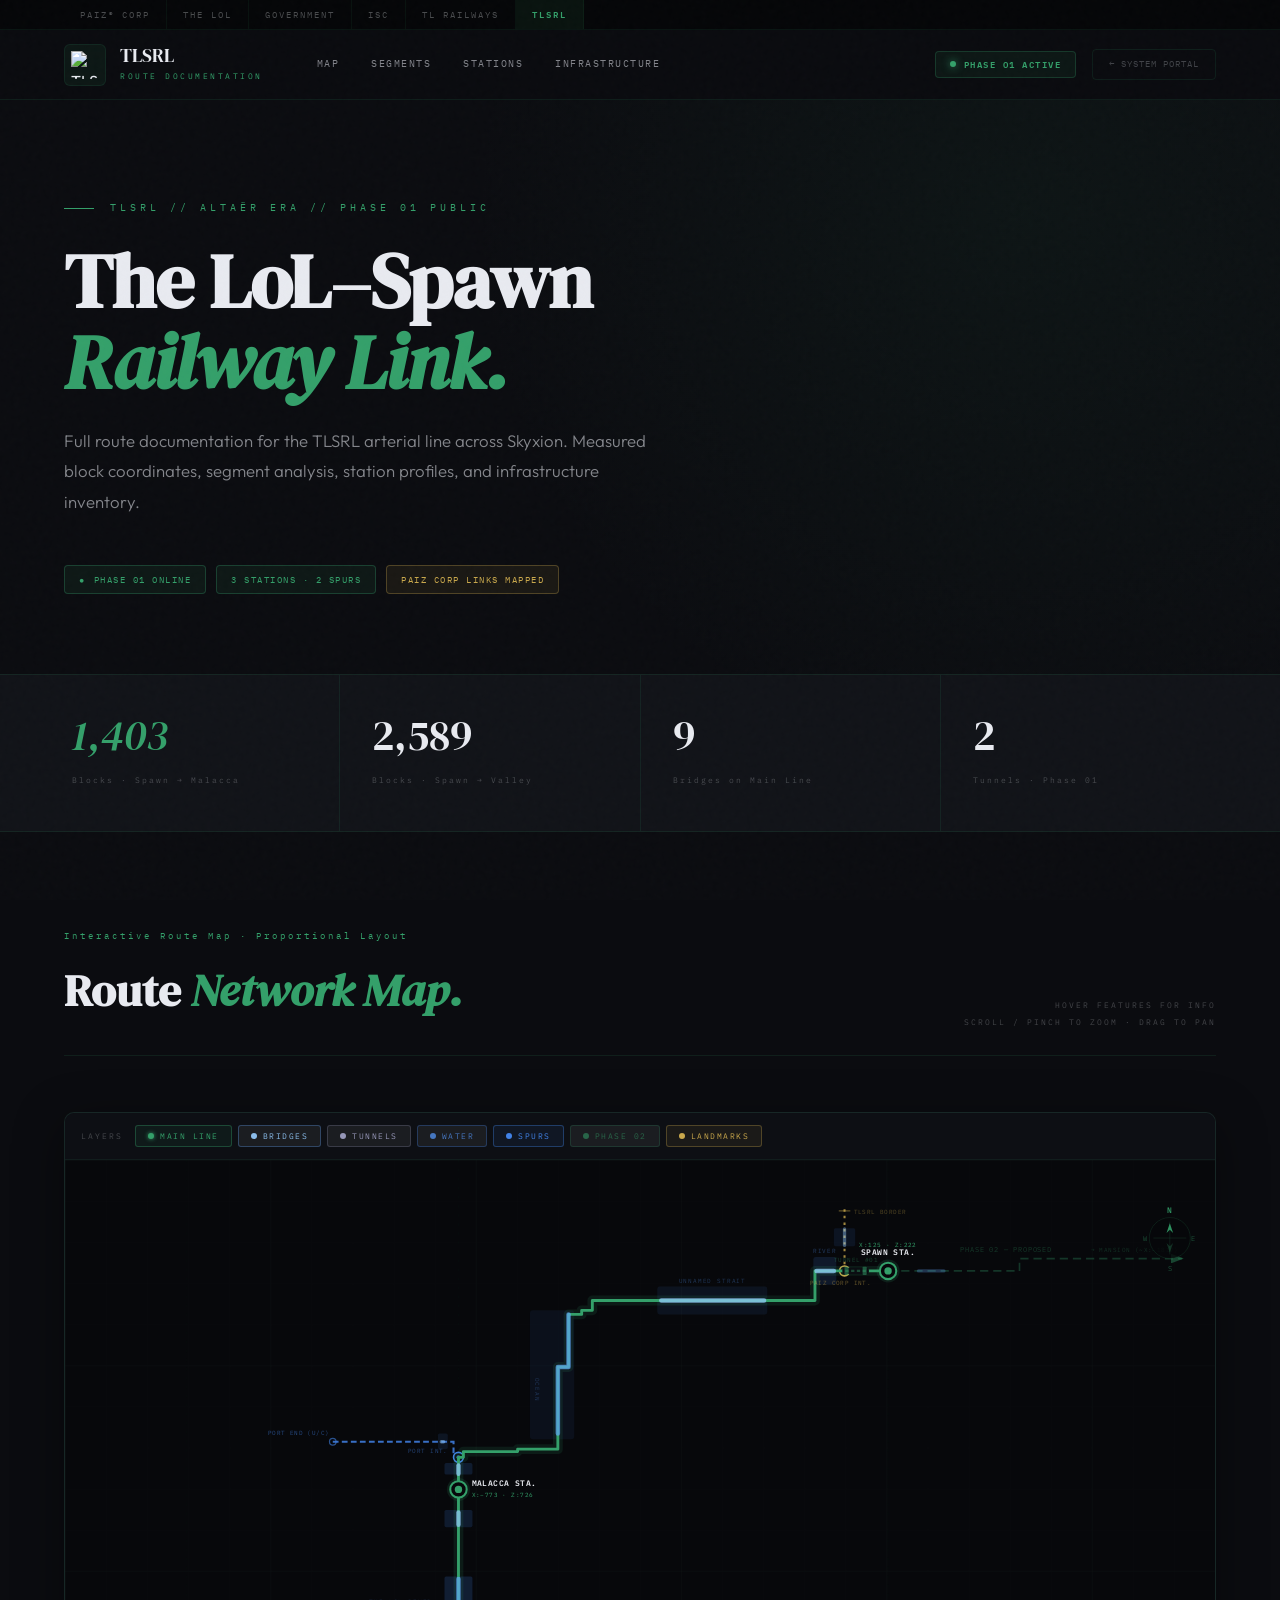
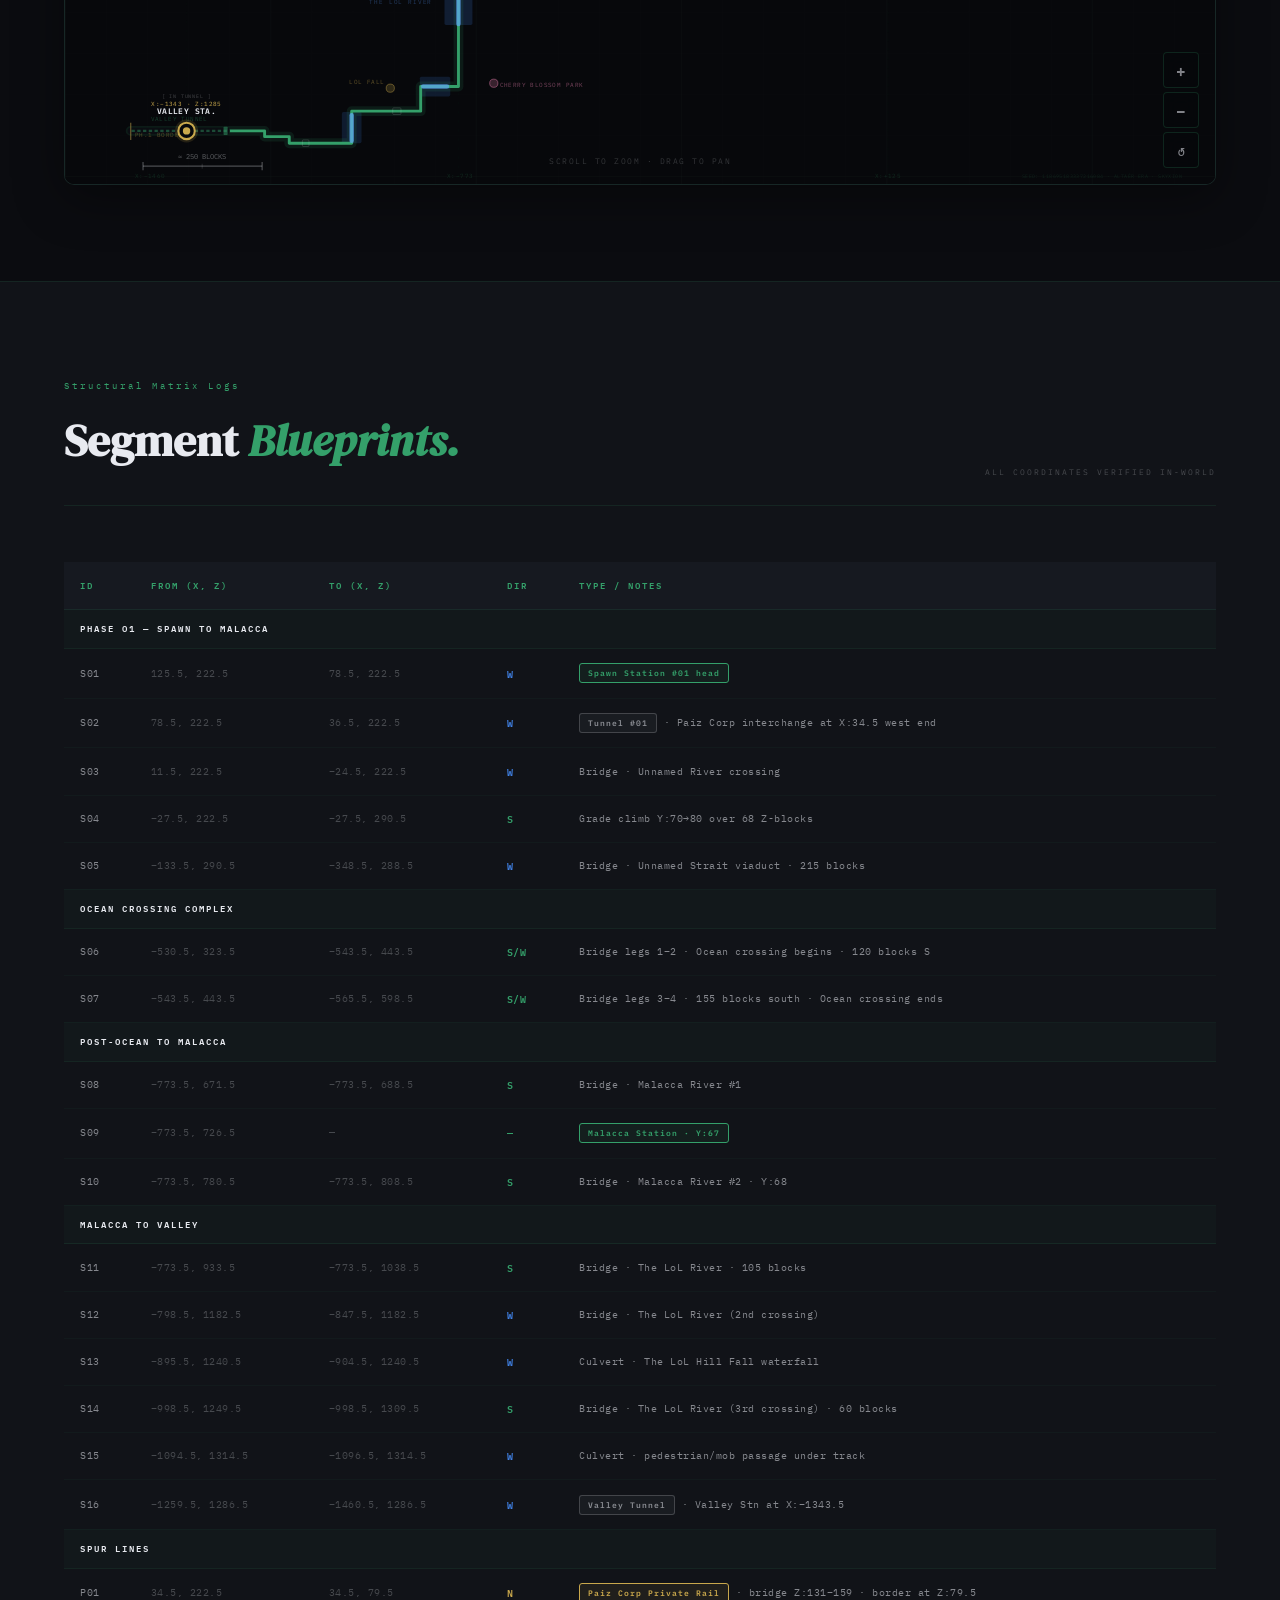
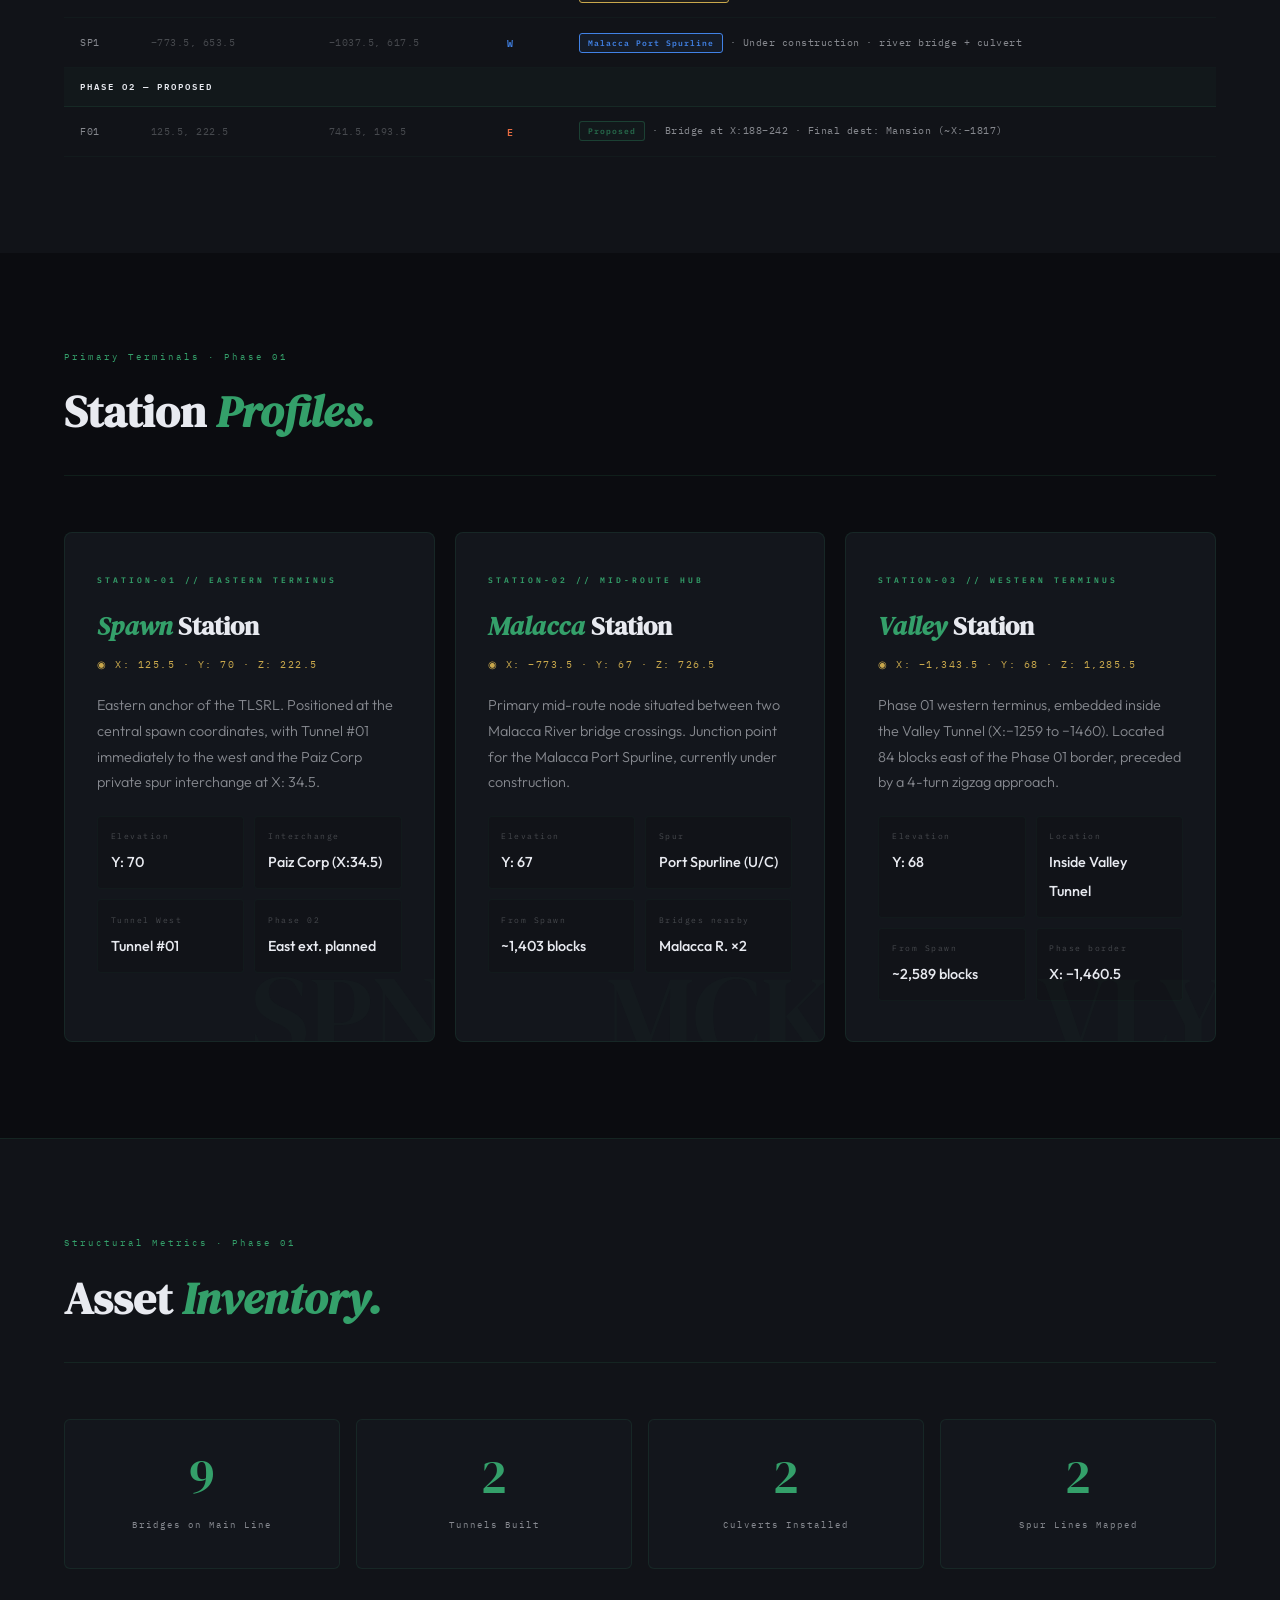
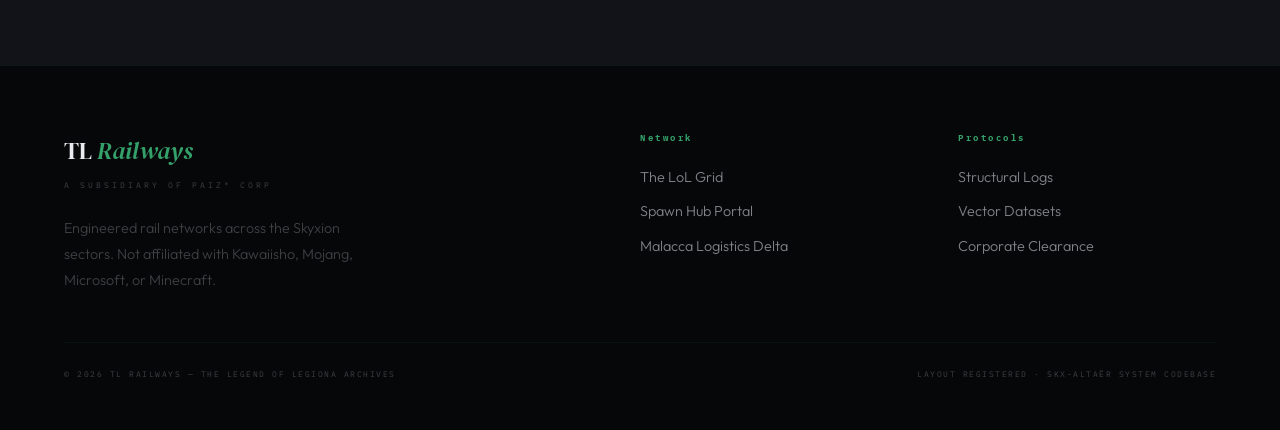
==== commit 81dfd5eb: "Update index.html" ====
--- a/tlsrl/index.html
+++ b/tlsrl/index.html
@@ -4,125 +4,158 @@
 <meta charset="UTF-8">
 <meta name="viewport" content="width=device-width, initial-scale=1.0">
 <title>TLSRL — The LoL–Spawn Railway Link · Route Documentation</title>
-<meta name="description" content="Full route documentation for TLSRL — The LoL to Spawn Railway Link. Measured coordinates, segment analysis, station profiles, infrastructure data.">
 <link rel="icon" type="image/png" href="/tlrailways/assets/images/TLSRL_LOGO.png">
 <link href="https://fonts.googleapis.com/css2?family=DM+Serif+Display:ital@0;1&family=IBM+Plex+Mono:wght@300;400;500;600&family=Outfit:wght@300;400;500;600&display=swap" rel="stylesheet">
 <style>
 :root{
-  --bg:#0b0c10;
-  --bg2:#111318;
-  --bg3:#161920;
-  --bgc:#13161c;
-  --bdr:rgba(52,160,106,0.12);
-  --bdr2:rgba(52,160,106,0.3);
-  --txt:#e8eaf0;
-  --muted:rgba(232,234,240,0.55);
-  --faint:rgba(232,234,240,0.25);
-  --grn:#34a06a;
-  --grn-dk:#122d1e;
-  --grn-lt:#5cba8a;
-  --grn-dim:rgba(52,160,106,0.08);
-  --gold:#c9a84c;
-  --gold-dim:rgba(201,168,76,0.08);
-  --blue:#4182e6;
-  --blue-dim:rgba(65,130,230,0.08);
-  --tb:30px;
-  --nh:70px;
+  --bg:#0b0c10;--bg2:#111318;--bg3:#161920;--bgc:#13161c;
+  --bdr:rgba(52,160,106,0.12);--bdr2:rgba(52,160,106,0.3);
+  --txt:#e8eaf0;--muted:rgba(232,234,240,0.55);--faint:rgba(232,234,240,0.25);
+  --grn:#34a06a;--grn-dk:#122d1e;--grn-dim:rgba(52,160,106,0.08);
+  --gold:#c9a84c;--gold-dim:rgba(201,168,76,0.08);
+  --blue:#4182e6;--blue-dim:rgba(65,130,230,0.08);
+  --tb:30px;--nh:70px;
 }
 *{margin:0;padding:0;box-sizing:border-box}
 html{scroll-behavior:smooth}
 body{font-family:'Outfit',sans-serif;background:var(--bg);color:var(--txt);line-height:1.75;overflow-x:hidden}
-body::before{
-  content:'';position:fixed;inset:0;
-  background-image:url("data:image/svg+xml,%3Csvg viewBox='0 0 200 200' xmlns='http://www.w3.org/2000/svg'%3E%3Cfilter id='n'%3E%3CfeTurbulence type='fractalNoise' baseFrequency='0.8' numOctaves='3' stitchTiles='stitch'/%3E%3C/filter%3E%3Crect width='100%25' height='100%25' filter='url(%23n)' opacity='0.015'/%3E%3C/svg%3E");
-  pointer-events:none;z-index:9999;
-}
-
-/* TOPBAR */
+body::before{content:'';position:fixed;inset:0;background-image:url("data:image/svg+xml,%3Csvg viewBox='0 0 200 200' xmlns='http://www.w3.org/2000/svg'%3E%3Cfilter id='n'%3E%3CfeTurbulence type='fractalNoise' baseFrequency='0.8' numOctaves='3' stitchTiles='stitch'/%3E%3C/filter%3E%3Crect width='100%25' height='100%25' filter='url(%23n)' opacity='0.015'/%3E%3C/svg%3E");pointer-events:none;z-index:9999}
+
+/* ── TOPBAR ── */
 .topbar{position:fixed;top:0;left:0;right:0;height:var(--tb);z-index:500;background:#050608;border-bottom:1px solid rgba(52,160,106,0.1);display:flex;align-items:center;padding:0 5%;overflow-x:auto;scrollbar-width:none}
 .topbar::-webkit-scrollbar{display:none}
 .topbar-links{display:flex;align-items:center;white-space:nowrap;flex-shrink:0}
 .topbar-links a{font-family:'IBM Plex Mono',monospace;font-size:0.55rem;letter-spacing:2px;color:rgba(232,234,240,0.3);text-decoration:none;padding:0 16px;height:var(--tb);display:flex;align-items:center;transition:all 0.2s;border-right:1px solid rgba(52,160,106,0.08)}
-.topbar-links a:hover{color:var(--grn);background:rgba(52,160,106,0.04)}
+.topbar-links a:hover{color:var(--grn)}
 .topbar-links a.here{color:var(--grn);background:var(--grn-dim);font-weight:600}
 
-/* NAV */
-nav{position:sticky;top:var(--tb);z-index:400;height:var(--nh);display:flex;align-items:center;padding:0 5%;background:rgba(11,12,16,0.85);backdrop-filter:blur(20px);border-bottom:1px solid var(--bdr);gap:40px}
+/* ── NAV ── */
+nav{position:sticky;top:var(--tb);z-index:400;height:var(--nh);display:flex;align-items:center;padding:0 5%;background:rgba(11,12,16,0.9);backdrop-filter:blur(20px);border-bottom:1px solid var(--bdr);gap:40px}
 .nav-brand{display:flex;align-items:center;gap:14px;text-decoration:none;color:inherit}
 .nav-mark{width:42px;height:42px;background:var(--grn-dim);border:1px solid var(--bdr);border-radius:6px;display:flex;align-items:center;justify-content:center;transition:all 0.3s}
 .nav-brand:hover .nav-mark{border-color:var(--grn);box-shadow:0 0 15px rgba(52,160,106,0.3)}
 .nav-logo{width:28px;height:28px;object-fit:contain}
-.nav-bname{font-family:'DM Serif Display',serif;font-size:1.2rem;display:block;line-height:1;letter-spacing:0.5px}
+.nav-bname{font-family:'DM Serif Display',serif;font-size:1.2rem;display:block;line-height:1}
 .nav-bsub{font-family:'IBM Plex Mono',monospace;font-size:0.5rem;letter-spacing:2.5px;color:var(--grn);display:block;margin-top:3px}
 .nav-links{display:flex;gap:4px}
 .nav-links a{padding:6px 14px;font-family:'IBM Plex Mono',monospace;font-size:0.6rem;letter-spacing:1.5px;color:var(--muted);text-decoration:none;transition:all 0.2s;border-radius:4px}
-.nav-links a:hover, .nav-links a.on{color:var(--grn);background:var(--grn-dim)}
+.nav-links a:hover,.nav-links a.on{color:var(--grn);background:var(--grn-dim)}
 .nav-right{margin-left:auto;display:flex;align-items:center;gap:16px}
 .spill{display:flex;align-items:center;gap:8px;padding:5px 14px;background:var(--grn-dim);border:1px solid rgba(52,160,106,0.25);border-radius:4px;font-family:'IBM Plex Mono',monospace;font-size:0.55rem;letter-spacing:1.5px;color:var(--grn);font-weight:600}
 .spill-dot{width:6px;height:6px;border-radius:50%;background:var(--grn);box-shadow:0 0 8px var(--grn);animation:blink 2s infinite}
 .nav-back{padding:6px 16px;font-family:'IBM Plex Mono',monospace;font-size:0.58rem;letter-spacing:1px;color:var(--faint);text-decoration:none;border:1px solid var(--bdr);border-radius:4px;transition:all 0.2s}
-.nav-back:hover{color:var(--txt);border-color:var(--bdr2);background:rgba(255,255,255,0.02)}
-
-/* HERO */
-.hero{margin-top:var(--tb);padding:100px 5% 80px;position:relative;background:radial-gradient(circle at 80% 20%, rgba(52,160,106,0.06) 0%, transparent 50%)}
+.nav-back:hover{color:var(--txt);border-color:var(--bdr2)}
+
+/* ── HERO ── */
+.hero{margin-top:var(--tb);padding:100px 5% 80px;background:radial-gradient(circle at 80% 20%,rgba(52,160,106,0.06) 0%,transparent 50%)}
 .hero-inner{max-width:1200px;margin:0 auto}
 .hero-eye{font-family:'IBM Plex Mono',monospace;font-size:0.6rem;letter-spacing:4px;color:var(--grn);margin-bottom:1.5rem;display:flex;align-items:center;gap:16px}
 .hero-eye::before{content:'';width:30px;height:1px;background:var(--grn)}
 .hero h1{font-family:'DM Serif Display',serif;font-size:clamp(3rem,6vw,5.5rem);line-height:1.05;letter-spacing:-1px;margin-bottom:1.5rem}
-.hero h1 em{font-style:italic;color:var(--grn);font-weight:400}
+.hero h1 em{font-style:italic;color:var(--grn)}
 .hero-sub{font-size:1.05rem;color:var(--muted);font-weight:300;max-width:600px;line-height:1.8;margin-bottom:3rem}
 .hero-chips{display:flex;gap:10px;flex-wrap:wrap}
 .chip{font-family:'IBM Plex Mono',monospace;font-size:0.55rem;letter-spacing:1.5px;padding:6px 14px;border:1px solid var(--bdr);background:var(--bg2);color:var(--muted);display:flex;align-items:center;gap:8px;border-radius:4px}
 .chip-grn{border-color:rgba(52,160,106,0.3);color:var(--grn);background:var(--grn-dim)}
 .chip-gold{border-color:rgba(201,168,76,0.3);color:var(--gold);background:var(--gold-dim)}
 
-/* STATS */
+/* ── STATS ── */
 .stats{background:var(--bg2);border-top:1px solid var(--bdr);border-bottom:1px solid var(--bdr)}
 .stats-inner{max-width:1200px;margin:0 auto;display:flex}
-.stat{flex:1;padding:2.5rem 2rem;border-right:1px solid var(--bdr);transition:all 0.2s}
+.stat{flex:1;padding:2.5rem 2rem;border-right:1px solid var(--bdr);transition:background 0.2s}
 .stat:last-child{border-right:none}
 .stat:hover{background:var(--grn-dim)}
 .sv{font-family:'DM Serif Display',serif;font-size:2.6rem;color:var(--txt);display:block;line-height:1;margin-bottom:0.4rem}
-.sv em{font-style:italic;color:var(--grn);font-weight:400}
-.sk{font-family:'IBM Plex Mono',monospace;font-size:0.52rem;letter-spacing:2px;color:var(--faint);text-transform:uppercase}
-
-/* SECTIONS */
+.sv em{font-style:italic;color:var(--grn)}
+.sk{font-family:'IBM Plex Mono',monospace;font-size:0.52rem;letter-spacing:2px;color:var(--faint)}
+
+/* ── SECTIONS ── */
 .sec{padding:6rem 5%}
 .sec-alt{background:var(--bg2);border-top:1px solid var(--bdr)}
 .inner{max-width:1200px;margin:0 auto}
 .sec-head{display:flex;justify-content:space-between;align-items:flex-end;margin-bottom:3.5rem;padding-bottom:1.5rem;border-bottom:1px solid var(--bdr);flex-wrap:wrap;gap:20px}
-.eye{font-family:'IBM Plex Mono',monospace;font-size:0.58rem;letter-spacing:3px;color:var(--grn);margin-bottom:0.5rem;text-transform:uppercase}
-.sec-head h2{font-family:'DM Serif Display',serif;font-size:clamp(1.8rem,4vw,2.8rem);color:var(--txt)}
-.sec-head h2 em{font-style:italic;color:var(--grn);font-weight:400}
+.eye{font-family:'IBM Plex Mono',monospace;font-size:0.58rem;letter-spacing:3px;color:var(--grn);margin-bottom:0.5rem}
+.sec-head h2{font-family:'DM Serif Display',serif;font-size:clamp(1.8rem,4vw,2.8rem)}
+.sec-head h2 em{font-style:italic;color:var(--grn)}
 .sec-meta{font-family:'IBM Plex Mono',monospace;font-size:0.52rem;letter-spacing:2px;color:var(--faint);text-align:right;line-height:2}
 
-/* MAP INTERACTIVE BLOCK */
-.map-card{background:var(--bgc);border:1px solid var(--bdr);border-radius:8px;padding:2rem;box-shadow:0 10px 40px rgba(0,0,0,0.3);position:relative}
-.map-hdr{display:flex;justify-content:space-between;align-items:center;margin-bottom:1.5rem;flex-wrap:wrap;gap:15px;border-bottom:1px solid rgba(255,255,255,0.04);padding-bottom:1rem}
-.map-title{font-family:'IBM Plex Mono',monospace;font-size:0.6rem;letter-spacing:2px;color:var(--muted);font-weight:600}
-.map-legend{display:flex;gap:20px;flex-wrap:wrap}
-.leg{display:flex;align-items:center;gap:8px;font-family:'IBM Plex Mono',monospace;font-size:0.52rem;letter-spacing:1px;color:var(--muted)}
-.leg-line{width:24px;height:3px;border-radius:2px}
-.leg-dash{width:24px;height:0;border-top:2px dashed}
-.route-map-container {width:100%;background:#090a0d;border:1px solid rgba(255,255,255,0.03);border-radius:6px;position:relative;overflow:hidden}
-
-/* SVG STYLING & ANIMATIONS */
-.map-svg {width:100%;height:auto;display:block;transform:scale(1)}
-.grid-line {stroke:rgba(52,160,106,0.03);stroke-width:1}
-.grid-line-major {stroke:rgba(52,160,106,0.07);stroke-width:1;stroke-dasharray:4 4}
-.rail-line-main {stroke:var(--grn);stroke-width:4;stroke-linecap:round;stroke-linejoin:round;fill:none}
-.rail-line-spur {stroke:var(--blue);stroke-width:3;stroke-linecap:round;stroke-linejoin:round;stroke-dasharray:6 4;fill:none}
-.rail-line-private {stroke:var(--gold);stroke-width:3;stroke-linecap:round;stroke-linejoin:round;stroke-dasharray:2 4;fill:none}
-.rail-line-planned {stroke:var(--grn);stroke-width:3;stroke-linecap:round;stroke-linejoin:round;stroke-dasharray:5 5;fill:none;opacity:0.4}
-.map-station {fill:#090a0d;stroke:var(--grn);stroke-width:3;cursor:pointer;transition:all 0.3s ease}
-.map-station:hover {fill:var(--grn);r:9;filter:drop-shadow(0 0 8px var(--grn))}
-.map-station-special {stroke:var(--gold)}
-.map-station-special:hover {fill:var(--gold);filter:drop-shadow(0 0 8px var(--gold))}
-.map-text {font-family:'IBM Plex Mono',monospace;fill:var(--txt);font-size:11px;font-weight:500;pointer-events:none}
-.map-text-muted {fill:var(--faint);font-size:9px}
-.map-node {fill:rgba(232,234,240,0.3);r:3}
-
-/* TABLES */
+/* ═══════════════════════════════════════
+   MAP SECTION — Full redesign
+═══════════════════════════════════════ */
+.map-shell{background:var(--bgc);border:1px solid var(--bdr);border-radius:10px;overflow:hidden;box-shadow:0 12px 50px rgba(0,0,0,0.4)}
+
+/* Layer toolbar */
+.map-toolbar{display:flex;align-items:center;gap:6px;padding:12px 16px;background:#0d0f14;border-bottom:1px solid rgba(52,160,106,0.1);flex-wrap:wrap;overflow-x:auto}
+.map-toolbar-label{font-family:'IBM Plex Mono',monospace;font-size:0.5rem;letter-spacing:2px;color:var(--faint);margin-right:6px;flex-shrink:0}
+.layer-btn{font-family:'IBM Plex Mono',monospace;font-size:0.5rem;letter-spacing:1.5px;padding:5px 12px;border:1px solid rgba(255,255,255,0.08);background:rgba(255,255,255,0.03);color:rgba(232,234,240,0.35);border-radius:3px;cursor:pointer;transition:all 0.2s;white-space:nowrap;display:flex;align-items:center;gap:6px}
+.layer-btn::before{content:'';width:6px;height:6px;border-radius:50%;background:currentColor;opacity:0.5;flex-shrink:0}
+.layer-btn.on{color:var(--txt);border-color:rgba(255,255,255,0.2);background:rgba(255,255,255,0.06)}
+.layer-btn.on::before{opacity:1}
+.layer-btn[data-layer="main"].on{color:var(--grn);border-color:rgba(52,160,106,0.35);background:var(--grn-dim)}
+.layer-btn[data-layer="main"].on::before{background:var(--grn);box-shadow:0 0 4px var(--grn)}
+.layer-btn[data-layer="bridges"].on{color:rgba(150,205,255,0.9);border-color:rgba(100,170,255,0.3)}
+.layer-btn[data-layer="bridges"].on::before{background:rgba(150,205,255,0.9)}
+.layer-btn[data-layer="tunnels"].on{color:rgba(180,180,220,0.8);border-color:rgba(180,180,220,0.2)}
+.layer-btn[data-layer="tunnels"].on::before{background:rgba(180,180,220,0.8)}
+.layer-btn[data-layer="water"].on{color:rgba(80,140,230,0.8);border-color:rgba(65,130,230,0.3)}
+.layer-btn[data-layer="water"].on::before{background:rgba(80,140,230,0.8)}
+.layer-btn[data-layer="spurs"].on::before{background:var(--blue)}
+.layer-btn[data-layer="spurs"].on{color:var(--blue);border-color:rgba(65,130,230,0.35);background:var(--blue-dim)}
+.layer-btn[data-layer="planned"].on{color:rgba(52,160,106,0.55);border-color:rgba(52,160,106,0.2)}
+.layer-btn[data-layer="planned"].on::before{background:rgba(52,160,106,0.55)}
+.layer-btn[data-layer="landmarks"].on{color:var(--gold);border-color:rgba(201,168,76,0.3);background:var(--gold-dim)}
+.layer-btn[data-layer="landmarks"].on::before{background:var(--gold)}
+
+/* Map canvas area */
+.map-canvas{position:relative;background:#07080b;overflow:hidden;touch-action:none;cursor:grab;min-height:380px}
+.map-canvas:active{cursor:grabbing}
+.map-canvas svg{width:100%;height:auto;display:block}
+
+/* Floating zoom controls (inside map, bottom right) */
+.map-zoom-ctrl{position:absolute;bottom:16px;right:16px;display:flex;flex-direction:column;gap:4px;z-index:10}
+.zoom-btn{width:36px;height:36px;display:flex;align-items:center;justify-content:center;font-family:'IBM Plex Mono',monospace;font-size:1rem;font-weight:600;background:rgba(7,8,11,0.85);border:1px solid rgba(52,160,106,0.2);color:var(--muted);border-radius:4px;cursor:pointer;transition:all 0.2s;backdrop-filter:blur(8px)}
+.zoom-btn:hover{border-color:var(--grn);color:var(--grn);background:rgba(7,8,11,0.95)}
+.zoom-level{font-family:'IBM Plex Mono',monospace;font-size:0.5rem;letter-spacing:1px;text-align:center;color:var(--faint);padding:4px 0}
+
+/* Drag hint inside map */
+.map-drag-hint{position:absolute;bottom:16px;left:50%;transform:translateX(-50%);font-family:'IBM Plex Mono',monospace;font-size:0.48rem;letter-spacing:1.5px;color:rgba(232,234,240,0.2);pointer-events:none;transition:opacity 0.5s;white-space:nowrap}
+
+/* ── TOOLTIP / INFO CARD ── */
+.map-tooltip{
+  position:fixed;
+  pointer-events:none;
+  z-index:1000;
+  opacity:0;
+  transform:translate(14px,-50%) scale(0.96);
+  transition:opacity 0.18s ease, transform 0.18s ease;
+  min-width:210px;
+  max-width:260px;
+}
+.map-tooltip.show{opacity:1;transform:translate(14px,-50%) scale(1)}
+.tt-inner{
+  background:#0f1116;
+  border:1px solid rgba(52,160,106,0.25);
+  border-radius:8px;
+  overflow:hidden;
+  box-shadow:0 8px 32px rgba(0,0,0,0.6);
+}
+.tt-head{padding:12px 14px 10px;border-bottom:1px solid rgba(52,160,106,0.08)}
+.tt-code{font-family:'IBM Plex Mono',monospace;font-size:0.48rem;letter-spacing:3px;color:var(--grn);margin-bottom:4px;display:block}
+.tt-name{font-family:'DM Serif Display',serif;font-size:1.05rem;color:var(--txt);line-height:1.2;display:block;margin-bottom:6px}
+.tt-status{font-family:'IBM Plex Mono',monospace;font-size:0.48rem;letter-spacing:2px;padding:2px 8px;border-radius:2px;display:inline-block}
+.tt-status.op{background:rgba(52,160,106,0.12);color:var(--grn);border:1px solid rgba(52,160,106,0.2)}
+.tt-status.uc{background:rgba(201,168,76,0.1);color:var(--gold);border:1px solid rgba(201,168,76,0.2)}
+.tt-body{padding:10px 14px}
+.tt-coord{font-family:'IBM Plex Mono',monospace;font-size:0.52rem;letter-spacing:1px;color:var(--gold);margin-bottom:10px}
+.tt-rows{display:grid;grid-template-columns:auto 1fr;gap:4px 12px}
+.tt-k{font-family:'IBM Plex Mono',monospace;font-size:0.48rem;letter-spacing:1px;color:var(--faint)}
+.tt-v{font-family:'IBM Plex Mono',monospace;font-size:0.5rem;letter-spacing:0.5px;color:var(--muted)}
+
+/* For non-station features (bridge, spur labels) */
+.tt-simple{padding:8px 12px;font-family:'IBM Plex Mono',monospace;font-size:0.55rem;letter-spacing:1px;color:var(--txt)}
+.tt-simple span{color:var(--faint);display:block;font-size:0.46rem;margin-top:3px}
+
+/* ── TABLES ── */
 .seg-table{width:100%;border-collapse:collapse;font-family:'IBM Plex Mono',monospace;font-size:0.62rem;letter-spacing:0.5px}
 .seg-table th{padding:1rem;text-align:left;font-size:0.55rem;letter-spacing:2px;color:var(--grn);border-bottom:1px solid var(--bdr);font-weight:600;background:var(--bg3);text-transform:uppercase}
 .seg-table td{padding:0.9rem 1rem;border-bottom:1px solid rgba(52,160,106,0.05);color:var(--muted);transition:all 0.15s}
@@ -131,65 +164,71 @@
 .seg-table .dir-w{color:var(--blue);font-weight:600}
 .seg-table .dir-s{color:var(--grn);font-weight:600}
 .seg-table .dir-n{color:var(--gold);font-weight:600}
+.seg-table .dir-e{color:#e66c41;font-weight:600}
 .note-badge{font-size:0.5rem;letter-spacing:1px;padding:2px 8px;border:1px solid;border-radius:3px;display:inline-block;font-weight:600}
 .badge-station{border-color:var(--grn);color:var(--grn);background:var(--grn-dim)}
 .badge-private{border-color:var(--gold);color:var(--gold);background:var(--gold-dim)}
 .badge-spur{border-color:var(--blue);color:var(--blue);background:var(--blue-dim)}
+.badge-tunnel{border-color:rgba(232,234,240,0.2);color:var(--muted);background:rgba(232,234,240,0.04)}
+.badge-planned{border-color:rgba(52,160,106,0.3);color:rgba(52,160,106,0.6);background:rgba(52,160,106,0.04)}
 .seg-group-hdr td{background:rgba(52,160,106,0.04);font-size:0.55rem;letter-spacing:2px;color:var(--txt);font-weight:600;padding:0.7rem 1rem;border-bottom:1px solid var(--bdr)}
 
-/* STATION CARDS */
-.stations{display:grid;grid-template-columns:1fr 1fr;gap:20px}
-.stn{background:var(--bgc);border:1px solid var(--bdr);border-radius:8px;padding:3rem 2.5rem;position:relative;overflow:hidden;transition:all 0.3s}
+/* ── STATION CARDS ── */
+.stations{display:grid;grid-template-columns:repeat(3,1fr);gap:20px}
+.stn{background:var(--bgc);border:1px solid var(--bdr);border-radius:8px;padding:2.5rem 2rem;position:relative;overflow:hidden;transition:all 0.3s}
 .stn:hover{border-color:var(--bdr2);transform:translateY(-4px);box-shadow:0 12px 30px rgba(0,0,0,0.4)}
-.stn-bg{position:absolute;right:-10px;bottom:-30px;font-family:'DM Serif Display',serif;font-size:8rem;font-weight:400;color:rgba(52,160,106,0.03);line-height:1;pointer-events:none}
+.stn-bg{position:absolute;right:-10px;bottom:-30px;font-family:'DM Serif Display',serif;font-size:7rem;color:rgba(52,160,106,0.03);line-height:1;pointer-events:none}
 .stn-id{font-family:'IBM Plex Mono',monospace;font-size:0.52rem;letter-spacing:3px;color:var(--grn);margin-bottom:1rem;font-weight:600}
-.stn h3{font-family:'DM Serif Display',serif;font-size:1.8rem;color:var(--txt);margin-bottom:0.6rem}
-.stn h3 em{font-style:italic;color:var(--grn);font-weight:400}
-.stn-coord{font-family:'IBM Plex Mono',monospace;font-size:0.6rem;letter-spacing:1.5px;color:var(--gold);margin-bottom:1.5rem;display:flex;align-items:center;gap:8px}
-.stn p{font-size:0.95rem;color:var(--muted);line-height:1.8;font-weight:300;margin-bottom:1.5rem}
-.stn-facts{display:grid;grid-template-columns:1fr 1fr;gap:12px;margin-top:1.5rem}
-.stn-fact{background:var(--bg2);border:1px solid rgba(52,160,106,0.05);border-radius:4px;padding:1rem}
-.sf-k{font-family:'IBM Plex Mono',monospace;font-size:0.5rem;letter-spacing:1.5px;color:var(--faint);display:block;margin-bottom:4px;text-transform:uppercase}
-.sf-v{font-size:0.95rem;color:var(--txt);font-weight:500}
-
-/* INFRASTRUCTURE GRID */
+.stn h3{font-family:'DM Serif Display',serif;font-size:1.6rem;margin-bottom:0.5rem}
+.stn h3 em{font-style:italic;color:var(--grn)}
+.stn-coord{font-family:'IBM Plex Mono',monospace;font-size:0.6rem;letter-spacing:1.5px;color:var(--gold);margin-bottom:1.2rem}
+.stn p{font-size:0.9rem;color:var(--muted);line-height:1.8;font-weight:300}
+.stn-facts{display:grid;grid-template-columns:1fr 1fr;gap:10px;margin-top:1.2rem}
+.stn-fact{background:var(--bg2);border:1px solid rgba(52,160,106,0.05);border-radius:4px;padding:0.8rem}
+.sf-k{font-family:'IBM Plex Mono',monospace;font-size:0.5rem;letter-spacing:1.5px;color:var(--faint);display:block;margin-bottom:4px}
+.sf-v{font-size:0.9rem;color:var(--txt);font-weight:500}
+
+/* ── INFRA GRID ── */
 .infra-grid{display:grid;grid-template-columns:repeat(4,1fr);gap:16px}
-.infra{background:var(--bgc);border:1px solid var(--bdr);border-radius:6px;padding:2rem 1.5rem;position:relative;transition:all 0.3s;text-align:center}
+.infra{background:var(--bgc);border:1px solid var(--bdr);border-radius:6px;padding:2rem 1.5rem;text-align:center;transition:all 0.3s}
 .infra:hover{border-color:var(--bdr2);background:var(--bg3)}
 .infra-count{font-family:'DM Serif Display',serif;font-size:3rem;color:var(--grn);display:block;line-height:1;margin-bottom:0.5rem}
-.infra-label{font-family:'IBM Plex Mono',monospace;font-size:0.55rem;letter-spacing:2px;color:var(--muted);text-transform:uppercase}
-
-/* FOOTER */
+.infra-label{font-family:'IBM Plex Mono',monospace;font-size:0.55rem;letter-spacing:2px;color:var(--muted)}
+
+/* ── FOOTER ── */
 footer{border-top:1px solid var(--bdr);background:#060709;padding:4rem 5% 3rem}
 .ft-inner{max-width:1200px;margin:0 auto;display:grid;grid-template-columns:2fr 1fr 1fr;gap:60px;margin-bottom:3rem}
-.ft-name{font-family:'DM Serif Display',serif;font-size:1.5rem;color:var(--txt);margin-bottom:0.4rem}
-.ft-name em{font-style:italic;color:var(--grn);font-weight:400}
+.ft-name{font-family:'DM Serif Display',serif;font-size:1.5rem;margin-bottom:0.4rem}
+.ft-name em{font-style:italic;color:var(--grn)}
 .ft-sub{font-family:'IBM Plex Mono',monospace;font-size:0.5rem;letter-spacing:3px;color:var(--faint);margin-bottom:1.5rem}
 .ft-desc{font-size:0.9rem;color:var(--faint);line-height:1.8;font-weight:300;max-width:320px}
-.ft-col h5{font-family:'IBM Plex Mono',monospace;font-size:0.55rem;letter-spacing:2.5px;color:var(--grn);margin-bottom:1.2rem;text-transform:uppercase}
+.ft-col h5{font-family:'IBM Plex Mono',monospace;font-size:0.55rem;letter-spacing:2.5px;color:var(--grn);margin-bottom:1.2rem}
 .ft-col a{display:block;font-size:0.9rem;color:var(--muted);text-decoration:none;margin-bottom:0.6rem;font-weight:300;transition:color 0.2s}
 .ft-col a:hover{color:var(--grn)}
 .ft-bot{border-top:1px solid rgba(52,160,106,0.06);padding-top:1.5rem;max-width:1200px;margin:0 auto;display:flex;justify-content:space-between;align-items:center;flex-wrap:wrap;gap:15px}
 .ft-bot p{font-family:'IBM Plex Mono',monospace;font-size:0.52rem;letter-spacing:1.5px;color:var(--faint)}
 
-/* ANIMATIONS */
-@keyframes blink{0%,100%{opacity:1;box-shadow:0 0 8px var(--grn)}50%{opacity:0.3;box-shadow:0 0 2px var(--grn)}}
-.reveal{opacity:0;transform:translateY(25px);transition:all 0.8s cubic-bezier(0.16, 1, 0.3, 1)}
+/* ── ANIMATIONS ── */
+@keyframes blink{0%,100%{opacity:1}50%{opacity:0.3}}
+@keyframes stn-pulse-grn{0%,100%{r:14;opacity:0.2}50%{r:18;opacity:0.06}}
+@keyframes stn-pulse-gold{0%,100%{r:14;opacity:0.24}50%{r:20;opacity:0.06}}
+.stn-ring-grn{animation:stn-pulse-grn 2.5s ease-in-out infinite}
+.stn-ring-gold{animation:stn-pulse-gold 3s ease-in-out infinite}
+.reveal{opacity:0;transform:translateY(25px);transition:all 0.8s cubic-bezier(0.16,1,0.3,1)}
 .reveal.in{opacity:1;transform:none}
 
-/* RESPONSIVE */
-@media(max-width:1024px){
-  .infra-grid{grid-template-columns:1fr 1fr}
-  .ft-inner{grid-template-columns:1fr 1fr}
-}
+/* ── RESPONSIVE ── */
+@media(max-width:1024px){.infra-grid{grid-template-columns:1fr 1fr}.ft-inner{grid-template-columns:1fr 1fr}.stations{grid-template-columns:1fr 1fr}}
 @media(max-width:768px){
   .stats-inner{flex-direction:column}
   .stat{border-right:none;border-bottom:1px solid var(--bdr);padding:1.5rem}
   .stations{grid-template-columns:1fr}
-  .infra-grid{grid-template-columns:1fr}
-  .nav-links, .spill, .nav-back{display:none}
+  .infra-grid{grid-template-columns:1fr 1fr}
+  .nav-links,.spill,.nav-back{display:none}
   .ft-inner{grid-template-columns:1fr;gap:2.5rem}
   .ft-bot{flex-direction:column;text-align:center}
+  .map-toolbar{gap:4px}
+  .map-toolbar-label{display:none}
 }
 </style>
 </head>
@@ -209,10 +248,7 @@
 <nav>
   <a href="#" class="nav-brand">
     <div class="nav-mark"><img src="/tlrailways/assets/images/TLSRL_LOGO.png" alt="TLSRL Logo" class="nav-logo"></div>
-    <div>
-      <span class="nav-bname">TLSRL</span>
-      <span class="nav-bsub">ROUTE PLANNER</span>
-    </div>
+    <div><span class="nav-bname">TLSRL</span><span class="nav-bsub">ROUTE DOCUMENTATION</span></div>
   </a>
   <div class="nav-links">
     <a href="#map" class="on">MAP</a>
@@ -221,213 +257,477 @@
     <a href="#infrastructure">INFRASTRUCTURE</a>
   </div>
   <div class="nav-right">
-    <div class="spill"><div class="spill-dot"></div> MAIN ROUTE ACTIVE</div>
+    <div class="spill"><div class="spill-dot"></div> PHASE 01 ACTIVE</div>
     <a href="/tlrailways/" class="nav-back">← SYSTEM PORTAL</a>
   </div>
 </nav>
 
 <div class="hero">
   <div class="hero-inner">
-    <div class="hero-eye">TLSRL // METRIC PROTOCOL SYSTEM // CORE REDESIGN</div>
+    <div class="hero-eye">TLSRL // ALTAËR ERA // PHASE 01 PUBLIC</div>
     <h1>The LoL–Spawn<br><em>Railway Link.</em></h1>
-    <p class="hero-sub">
-      Premium engineered architectural layout, map coordinates, and tactical segment data blueprints for the TLSRL arterial network across the Skyxion sectors.
-    </p>
+    <p class="hero-sub">Full route documentation for the TLSRL arterial line across Skyxion. Measured block coordinates, segment analysis, station profiles, and infrastructure inventory.</p>
     <div class="hero-chips">
-      <div class="chip chip-grn"><span>●</span> PUBLIC SECTOR ONLINE</div>
-      <div class="chip chip-grn">3,066 METRIC BLOCKS</div>
-      <div class="chip chip-gold">PAIZ PRIVATE LINKS MAPPED</div>
+      <div class="chip chip-grn"><span>●</span> PHASE 01 ONLINE</div>
+      <div class="chip chip-grn">3 STATIONS · 2 SPURS</div>
+      <div class="chip chip-gold">PAIZ CORP LINKS MAPPED</div>
     </div>
   </div>
 </div>
 
 <div class="stats">
   <div class="stats-inner">
-    <div class="stat"><span class="sv"><em>3,066</em></span><span class="sk">Mainline Blocks Mapped [cite: 10]</span></div>
-    <div class="stat"><span class="sv">1,892</span><span class="sk">Spawn to Malacca Hub [cite: 10]</span></div>
-    <div class="stat"><span class="sv">29</span><span class="sk">Active Layout Segments [cite: 10]</span></div>
+    <div class="stat"><span class="sv"><em>1,403</em></span><span class="sk">Blocks · Spawn → Malacca</span></div>
+    <div class="stat"><span class="sv">2,589</span><span class="sk">Blocks · Spawn → Valley</span></div>
+    <div class="stat"><span class="sv">9</span><span class="sk">Bridges on Main Line</span></div>
+    <div class="stat"><span class="sv">2</span><span class="sk">Tunnels · Phase 01</span></div>
   </div>
 </div>
 
+<!-- ════════════════════════════════════════
+     MAP SECTION
+════════════════════════════════════════ -->
 <section class="sec" id="map">
   <div class="inner reveal">
     <div class="sec-head">
       <div>
-        <div class="eye">Cartographic Blueprint & Layout</div>
-        <h2>Vector <em>Network Map.</em></h2>
+        <div class="eye">Interactive Route Map · Proportional Layout</div>
+        <h2>Route <em>Network Map.</em></h2>
       </div>
-      <div class="sec-meta">COORDINATE MAPPING VER 2.6<br>PROJECTION: SYSTEM NORTH UP [cite: 10]</div>
+      <div class="sec-meta">HOVER FEATURES FOR INFO<br>SCROLL / PINCH TO ZOOM · DRAG TO PAN</div>
     </div>
-    
-    <div class="map-card">
-      <div class="map-hdr">
-        <div class="map-title">TLSRL INFRASTRUCTURE MATRIX · PLAN VIEW</div>
-        <div class="map-legend">
-          <div class="leg"><div class="leg-line" style="background:var(--grn)"></div> MAIN ACTIVE</div>
-          <div class="leg"><div class="leg-line" style="background:var(--blue)"></div> MALACCA SPUR [cite: 13]</div>
-          <div class="leg"><div class="leg-line" style="background:var(--gold)"></div> PAIZ CORP RAIL [cite: 14]</div>
-          <div class="leg"><div class="leg-dash" style="border-color:var(--grn)"></div> EXTENSIONS</div>
+
+    <div class="map-shell">
+      <!-- Layer toggles toolbar -->
+      <div class="map-toolbar">
+        <span class="map-toolbar-label">LAYERS</span>
+        <button class="layer-btn on" data-layer="main">MAIN LINE</button>
+        <button class="layer-btn on" data-layer="bridges">BRIDGES</button>
+        <button class="layer-btn on" data-layer="tunnels">TUNNELS</button>
+        <button class="layer-btn on" data-layer="water">WATER</button>
+        <button class="layer-btn on" data-layer="spurs">SPURS</button>
+        <button class="layer-btn on" data-layer="planned">PHASE 02</button>
+        <button class="layer-btn on" data-layer="landmarks">LANDMARKS</button>
+      </div>
+
+      <!-- Map area -->
+      <div class="map-canvas" id="map-canvas">
+
+        <!--
+          Coordinate mapping (Minecraft → SVG 1400×760):
+            svgX = 80 + (mcX + 1460.5) × 0.5813
+            svgY = 60 + (mcZ  −  79.5) × 0.5263
+          Anchor check: Spawn(1002,135) · Malacca(479,401) · Valley(148,695)
+        -->
+        <svg id="route-svg" xmlns="http://www.w3.org/2000/svg" viewBox="0 0 1400 760">
+          <defs>
+            <pattern id="g1" width="50" height="50" patternUnits="userSpaceOnUse">
+              <path d="M50,0L0,0 0,50" fill="none" stroke="rgba(52,160,106,0.03)" stroke-width="0.5"/>
+            </pattern>
+            <pattern id="g2" width="250" height="250" patternUnits="userSpaceOnUse">
+              <path d="M250,0L0,0 0,250" fill="none" stroke="rgba(52,160,106,0.065)" stroke-width="1"/>
+            </pattern>
+            <filter id="f-glow">
+              <feGaussianBlur stdDeviation="4" result="b"/>
+              <feComposite in="SourceGraphic" in2="b" operator="over"/>
+            </filter>
+            <filter id="f-stn-glow">
+              <feGaussianBlur stdDeviation="6" result="b"/>
+              <feComposite in="SourceGraphic" in2="b" operator="over"/>
+            </filter>
+            <marker id="arw" markerWidth="8" markerHeight="6" refX="7" refY="3" orient="auto">
+              <polygon points="0 0,8 3,0 6" fill="rgba(52,160,106,0.4)"/>
+            </marker>
+            <clipPath id="clip"><rect width="1400" height="760"/></clipPath>
+          </defs>
+
+          <rect width="1400" height="760" fill="#07080b"/>
+          <rect width="1400" height="760" fill="url(#g1)"/>
+          <rect width="1400" height="760" fill="url(#g2)"/>
+
+          <!-- Subtle reference vertical lines at each station X -->
+          <line x1="1002" y1="0" x2="1002" y2="760" stroke="rgba(52,160,106,0.04)" stroke-width="1" stroke-dasharray="3,8"/>
+          <line x1="479"  y1="0" x2="479"  y2="760" stroke="rgba(52,160,106,0.04)" stroke-width="1" stroke-dasharray="3,8"/>
+          <line x1="148"  y1="0" x2="148"  y2="760" stroke="rgba(52,160,106,0.03)" stroke-width="1" stroke-dasharray="3,8"/>
+
+          <g id="map-g" clip-path="url(#clip)">
+
+            <!-- ──────────────────────────────
+                 LAYER: WATER BODIES
+            ────────────────────────────── -->
+            <g id="layer-water">
+              <!-- Unnamed River (Z≈222, rail E-W, river N-S) -->
+              <rect x="911" y="118" width="28" height="34" rx="3" fill="rgba(65,130,230,0.14)"/>
+              <!-- Unnamed Strait (Z≈290, wide body) -->
+              <rect x="721" y="154" width="134" height="34" rx="3" fill="rgba(65,130,230,0.09)"/>
+              <!-- Ocean flanking the bridge complex -->
+              <rect x="566" y="183" width="54" height="157" rx="4" fill="rgba(65,130,230,0.07)"/>
+              <!-- Malacca River 1 (Z=671-688) -->
+              <rect x="462" y="369" width="34" height="14" rx="2" fill="rgba(65,130,230,0.16)"/>
+              <!-- Malacca River 2 (Z=780-808) -->
+              <rect x="462" y="426" width="34" height="21" rx="2" fill="rgba(65,130,230,0.16)"/>
+              <!-- The LoL River 1 (Z=933-1038, large) -->
+              <rect x="462" y="507" width="34" height="59" rx="2" fill="rgba(65,130,230,0.18)"/>
+              <!-- LoL River 2 (west crossing, Z=1182) -->
+              <rect x="432" y="629" width="37" height="24" rx="2" fill="rgba(65,130,230,0.16)"/>
+              <!-- LoL River 3 (Z=1249-1309) -->
+              <rect x="337" y="672" width="24" height="38" rx="2" fill="rgba(65,130,230,0.16)"/>
+              <!-- Paiz Corp spur strait (Z=131-159) -->
+              <rect x="936" y="83" width="26" height="22" rx="2" fill="rgba(65,130,230,0.10)"/>
+              <!-- Port spur small river -->
+              <rect x="454" y="333" width="12" height="19" rx="2" fill="rgba(65,130,230,0.11)"/>
+              <!-- Water labels (subtle) -->
+              <text x="925" y="113" text-anchor="middle" font-family="IBM Plex Mono,monospace" font-size="7.5" fill="rgba(80,140,230,0.4)" letter-spacing="1">RIVER</text>
+              <text x="788" y="150" text-anchor="middle" font-family="IBM Plex Mono,monospace" font-size="7.5" fill="rgba(80,140,230,0.35)" letter-spacing="1">UNNAMED STRAIT</text>
+              <text x="575" y="265" font-family="IBM Plex Mono,monospace" font-size="7" fill="rgba(80,140,230,0.3)" letter-spacing="1" writing-mode="tb">OCEAN</text>
+              <text x="447" y="540" text-anchor="end" font-family="IBM Plex Mono,monospace" font-size="7.5" fill="rgba(80,140,230,0.4)" letter-spacing="1">THE LOL RIVER</text>
+            </g>
+
+            <!-- ──────────────────────────────
+                 LAYER: PHASE 02 PLANNED
+            ────────────────────────────── -->
+            <g id="layer-planned">
+              <path d="M1002,135 L1162,135 L1162,120 L1360,120"
+                    stroke="rgba(52,160,106,0.3)" stroke-width="2" stroke-dasharray="10,6"
+                    fill="none" marker-end="url(#arw)"/>
+              <!-- Bridge on Phase 02 -->
+              <path d="M1039,135 L1070,135" stroke="rgba(100,170,255,0.28)" stroke-width="4" stroke-linecap="round" fill="none"/>
+              <text x="1090" y="112" font-family="IBM Plex Mono,monospace" font-size="8" fill="rgba(52,160,106,0.32)" letter-spacing="1">PHASE 02 — PROPOSED</text>
+              <text x="1356" y="112" text-anchor="end" font-family="IBM Plex Mono,monospace" font-size="7" fill="rgba(52,160,106,0.25)" letter-spacing="0.5">→ MANSION (~X:−1817)</text>
+              <!-- Invisible wide hit area for tooltip -->
+              <path class="feat-hover" data-feat="ph2"
+                    d="M1002,125 L1162,125 L1162,112 L1360,112 L1360,130 L1162,130 L1162,147 L1002,147 Z"
+                    fill="transparent" style="cursor:pointer"/>
+            </g>
+
+            <!-- ──────────────────────────────
+                 LAYER: SPURS
+            ────────────────────────────── -->
+            <g id="layer-spurs">
+              <!-- Paiz Corp spur (gold dotted, going north) X=34.5: svgX=949 -->
+              <path d="M949,135 L949,60" stroke="#c9a84c" stroke-width="2.5" stroke-dasharray="3,5" fill="none" opacity="0.8"/>
+              <!-- Paiz Corp spur bridge -->
+              <path d="M949,104 L949,84" stroke="rgba(150,205,255,0.4)" stroke-width="4" stroke-linecap="round" fill="none"/>
+              <!-- TLSRL border tick -->
+              <line x1="942" y1="62" x2="956" y2="62" stroke="rgba(201,168,76,0.45)" stroke-width="1.5"/>
+              <text x="960" y="66" font-family="IBM Plex Mono,monospace" font-size="7" fill="rgba(201,168,76,0.4)" letter-spacing="0.5">TLSRL BORDER</text>
+
+              <!-- Malacca Port Spurline (blue dashed, west) -->
+              <!-- Path: (479,362)→(479,360)→(473,360)→(473,343)→(326,343) -->
+              <path d="M479,362 L479,359 L473,359 L473,343 L326,343"
+                    stroke="#4182e6" stroke-width="2.5" stroke-dasharray="7,4" fill="none" opacity="0.85"/>
+              <path d="M461,343 L458,343" stroke="rgba(150,205,255,0.5)" stroke-width="4" stroke-linecap="round" fill="none"/>
+              <circle cx="326" cy="343" r="4" fill="none" stroke="#4182e6" stroke-width="1.5" opacity="0.6"/>
+              <text x="322" y="335" text-anchor="end" font-family="IBM Plex Mono,monospace" font-size="7.5" fill="rgba(65,130,230,0.55)" letter-spacing="0.5">PORT END (U/C)</text>
+
+              <!-- Paiz Corp interchange marker -->
+              <circle cx="949" cy="135" r="6" fill="#07080b" stroke="#c9a84c" stroke-width="2"/>
+              <circle cx="949" cy="135" r="2.5" fill="#c9a84c" opacity="0.8"/>
+
+              <!-- Port spur interchange marker -->
+              <circle cx="479" cy="362" r="6" fill="#07080b" stroke="#4182e6" stroke-width="2"/>
+              <circle cx="479" cy="362" r="2.5" fill="#4182e6" opacity="0.8"/>
+
+              <!-- Hover hit areas for spurs -->
+              <path class="feat-hover" data-feat="paiz-spur"
+                    d="M941,60 L957,60 L957,145 L941,145 Z"
+                    fill="transparent" style="cursor:pointer"/>
+              <path class="feat-hover" data-feat="port-spur"
+                    d="M469,353 L469,370 L473,370 L473,353 L473,332 L326,332 L326,354 L473,354 Z"
+                    fill="transparent" style="cursor:pointer"/>
+            </g>
+
+            <!-- ──────────────────────────────
+                 LAYER: MAIN LINE (glow + solid)
+            ────────────────────────────── -->
+            <g id="layer-main">
+              <!-- Glow -->
+              <path d="M1002,135 L913,135 L913,171 L726,171 L642,171 L642,183 L629,183 L629,188 L613,188 L613,252 L600,252 L600,333 L600,352 L551,352 L551,355 L485,355 L485,362 L479,362 L479,641 L433,641 L433,671 L349,671 L349,710 L273,710 L273,702 L243,702 L243,695 L80,695"
+                    stroke="rgba(52,160,106,0.12)" stroke-width="12" fill="none" stroke-linecap="round" stroke-linejoin="round"/>
+              <!-- Solid track -->
+              <path id="main-path"
+                    d="M1002,135 L913,135 L913,171 L726,171 L642,171 L642,183 L629,183 L629,188 L613,188 L613,252 L600,252 L600,333 L600,352 L551,352 L551,355 L485,355 L485,362 L479,362 L479,641 L433,641 L433,671 L349,671 L349,710 L273,710 L273,702 L243,702 L243,695 L80,695"
+                    stroke="#34a06a" stroke-width="3.5" fill="none" stroke-linecap="round" stroke-linejoin="round"/>
+            </g>
+
+            <!-- ──────────────────────────────
+                 LAYER: BRIDGES (blue highlights)
+            ────────────────────────────── -->
+            <g id="layer-bridges">
+              <!-- Named bridge hit areas (wide, for hover) + highlights -->
+              <!-- Unnamed River bridge -->
+              <path d="M936,135 L915,135" stroke="rgba(150,205,255,0.72)" stroke-width="5.5" stroke-linecap="round" fill="none"/>
+              <path class="feat-hover" data-feat="br-river" d="M936,127 L915,127 L915,143 L936,143 Z" fill="transparent" style="cursor:pointer"/>
+
+              <!-- Strait viaduct -->
+              <path d="M851,171 L726,171" stroke="rgba(150,205,255,0.72)" stroke-width="5.5" stroke-linecap="round" fill="none"/>
+              <path class="feat-hover" data-feat="br-strait" d="M726,162 L851,162 L851,180 L726,180 Z" fill="transparent" style="cursor:pointer"/>
+
+              <!-- Ocean crossing complex -->
+              <path d="M613,188 L613,252 L600,252 L600,333" stroke="rgba(100,170,255,0.65)" stroke-width="5.5" stroke-linecap="round" stroke-linejoin="round" fill="none"/>
+              <path class="feat-hover" data-feat="br-ocean" d="M605,188 L621,188 L621,252 L614,252 L614,333 L592,333 L592,252 L605,252 Z" fill="transparent" style="cursor:pointer"/>
+
+              <!-- Malacca River 1 -->
+              <path d="M479,372 L479,382" stroke="rgba(150,205,255,0.68)" stroke-width="5.5" stroke-linecap="round" fill="none"/>
+              <!-- Malacca River 2 -->
+              <path d="M479,429 L479,444" stroke="rgba(150,205,255,0.68)" stroke-width="5.5" stroke-linecap="round" fill="none"/>
+              <!-- LoL River 1 (large) -->
+              <path d="M479,510 L479,565" stroke="rgba(100,170,255,0.65)" stroke-width="5.5" stroke-linecap="round" fill="none"/>
+              <path class="feat-hover" data-feat="br-lolriver1" d="M471,510 L487,510 L487,565 L471,565 Z" fill="transparent" style="cursor:pointer"/>
+              <!-- LoL River 2 (west crossing) -->
+              <path d="M465,641 L436,641" stroke="rgba(100,170,255,0.65)" stroke-width="5.5" stroke-linecap="round" fill="none"/>
+              <!-- LoL River 3 -->
+              <path d="M349,676 L349,707" stroke="rgba(100,170,255,0.65)" stroke-width="5.5" stroke-linecap="round" fill="none"/>
+            </g>
+
+            <!-- ──────────────────────────────
+                 LAYER: TUNNELS
+            ────────────────────────────── -->
+            <g id="layer-tunnels">
+              <!-- Tunnel #01 -->
+              <path d="M975,135 L950,135" stroke="#0b0d12" stroke-width="7.5" fill="none" stroke-linecap="round"/>
+              <path d="M975,135 L950,135" stroke="rgba(52,160,106,0.42)" stroke-width="3" stroke-dasharray="4,3" fill="none"/>
+              <rect x="971" y="130" width="5" height="10" rx="1" fill="#34a06a" opacity="0.5"/>
+              <rect x="949" y="130" width="5" height="10" rx="1" fill="#34a06a" opacity="0.5"/>
+              <path class="feat-hover" data-feat="tun-01" d="M949,127 L980,127 L980,143 L949,143 Z" fill="transparent" style="cursor:pointer"/>
+
+              <!-- Valley Tunnel -->
+              <path d="M197,695 L80,695" stroke="#0b0d12" stroke-width="7.5" fill="none" stroke-linecap="round"/>
+              <path d="M197,695 L80,695" stroke="rgba(52,160,106,0.42)" stroke-width="3" stroke-dasharray="4,3" fill="none"/>
+              <rect x="193" y="690" width="5" height="10" rx="1" fill="#34a06a" opacity="0.5"/>
+              <path class="feat-hover" data-feat="tun-valley" d="M80,687 L202,687 L202,703 L80,703 Z" fill="transparent" style="cursor:pointer"/>
+
+              <!-- Tunnel labels -->
+              <text x="963" y="124" text-anchor="middle" font-family="IBM Plex Mono,monospace" font-size="7" fill="rgba(52,160,106,0.38)" letter-spacing="0.5">TUNNEL #01</text>
+              <text x="139" y="683" text-anchor="middle" font-family="IBM Plex Mono,monospace" font-size="7" fill="rgba(52,160,106,0.35)" letter-spacing="0.5">VALLEY TUNNEL</text>
+            </g>
+
+            <!-- ──────────────────────────────
+                 LAYER: LANDMARKS
+            ────────────────────────────── -->
+            <g id="layer-landmarks">
+              <!-- Phase 1 border -->
+              <line x1="80" y1="685" x2="80" y2="706" stroke="rgba(201,168,76,0.5)" stroke-width="1.5"/>
+              <text x="85" y="702" font-family="IBM Plex Mono,monospace" font-size="7" fill="rgba(201,168,76,0.4)" letter-spacing="0.5">PH.1 BORDER</text>
+
+              <!-- Culverts -->
+              <rect x="399" y="667" width="10" height="8" rx="1" fill="none" stroke="rgba(232,234,240,0.18)" stroke-width="1"/>
+              <rect x="289" y="706" width="8" height="8" rx="1" fill="none" stroke="rgba(232,234,240,0.18)" stroke-width="1"/>
+
+              <!-- LoL Fall landmark -->
+              <!-- X=-916.5,Z=1188.5 → svgX=396, svgY=60+1109*0.5263=643 -->
+              <circle class="feat-hover" data-feat="lol-fall" cx="396" cy="643" r="5" fill="rgba(201,168,76,0.2)" stroke="rgba(201,168,76,0.5)" stroke-width="1" style="cursor:pointer"/>
+              <text x="389" y="638" text-anchor="end" font-family="IBM Plex Mono,monospace" font-size="7" fill="rgba(201,168,76,0.45)" letter-spacing="0.5">LOL FALL</text>
+
+              <!-- Cherry Blossom Biome National Park -->
+              <!-- X=-699.5,Z=1176.5 → svgX=522, svgY=60+1097*0.5263=637 -->
+              <circle class="feat-hover" data-feat="cherry" cx="522" cy="637" r="5" fill="rgba(255,140,190,0.2)" stroke="rgba(255,140,190,0.5)" stroke-width="1" style="cursor:pointer"/>
+              <text x="529" y="641" font-family="IBM Plex Mono,monospace" font-size="7" fill="rgba(255,140,190,0.45)" letter-spacing="0.5">CHERRY BLOSSOM PARK</text>
+            </g>
+
+            <!-- ──────────────────────────────
+                 STATIONS (always on top)
+            ────────────────────────────── -->
+            <g id="layer-stations">
+
+              <!-- SPAWN STATION  (1002, 135) -->
+              <g class="stn-group" id="stn-spawn" data-stn="spawn" style="cursor:pointer">
+                <!-- Pulse ring -->
+                <circle cx="1002" cy="135" r="14" fill="rgba(52,160,106,0.15)" class="stn-ring-grn"/>
+                <!-- Outer ring -->
+                <circle cx="1002" cy="135" r="10" fill="#07080b" stroke="#34a06a" stroke-width="2.5"/>
+                <!-- Inner dot -->
+                <circle cx="1002" cy="135" r="4.5" fill="#34a06a"/>
+                <!-- Label -->
+                <text x="1002" y="116" text-anchor="middle" font-family="IBM Plex Mono,monospace" font-size="9.5" font-weight="600" fill="#e8eaf0" letter-spacing="0.5">SPAWN STA.</text>
+                <text x="1002" y="106" text-anchor="middle" font-family="IBM Plex Mono,monospace" font-size="7.5" fill="#34a06a" letter-spacing="0.5">X:125 · Z:222</text>
+              </g>
+
+              <!-- MALACCA STATION  (479, 401) -->
+              <g class="stn-group" id="stn-malacca" data-stn="malacca" style="cursor:pointer">
+                <circle cx="479" cy="401" r="14" fill="rgba(52,160,106,0.15)" class="stn-ring-grn"/>
+                <circle cx="479" cy="401" r="10" fill="#07080b" stroke="#34a06a" stroke-width="2.5"/>
+                <circle cx="479" cy="401" r="4.5" fill="#34a06a"/>
+                <!-- Label right side -->
+                <text x="495" y="397" font-family="IBM Plex Mono,monospace" font-size="9.5" font-weight="600" fill="#e8eaf0" letter-spacing="0.5">MALACCA STA.</text>
+                <text x="495" y="410" font-family="IBM Plex Mono,monospace" font-size="7.5" fill="#34a06a" letter-spacing="0.5">X:−773 · Z:726</text>
+              </g>
+
+              <!-- VALLEY STATION  (148, 695) — inside tunnel, gold -->
+              <g class="stn-group" id="stn-valley" data-stn="valley" style="cursor:pointer">
+                <circle cx="148" cy="695" r="14" fill="rgba(201,168,76,0.15)" class="stn-ring-gold"/>
+                <circle cx="148" cy="695" r="10" fill="#07080b" stroke="#c9a84c" stroke-width="2.5"/>
+                <circle cx="148" cy="695" r="4.5" fill="#c9a84c"/>
+                <text x="148" y="675" text-anchor="middle" font-family="IBM Plex Mono,monospace" font-size="9.5" font-weight="600" fill="#e8eaf0" letter-spacing="0.5">VALLEY STA.</text>
+                <text x="148" y="665" text-anchor="middle" font-family="IBM Plex Mono,monospace" font-size="7.5" fill="#c9a84c" letter-spacing="0.5">X:−1343 · Z:1285</text>
+                <text x="148" y="655" text-anchor="middle" font-family="IBM Plex Mono,monospace" font-size="6.5" fill="rgba(232,234,240,0.28)" letter-spacing="1">[ IN TUNNEL ]</text>
+              </g>
+
+              <!-- Spur labels below interchange markers (not in spurs layer so they're always visible) -->
+              <text x="944" y="152" text-anchor="middle" font-family="IBM Plex Mono,monospace" font-size="7" fill="rgba(201,168,76,0.5)" letter-spacing="0.5">PAIZ CORP INT.</text>
+              <text x="466" y="357" text-anchor="end" font-family="IBM Plex Mono,monospace" font-size="7" fill="rgba(65,130,230,0.5)" letter-spacing="0.5">PORT INT.</text>
+            </g>
+
+            <!-- ──────────────────────────────
+                 COMPASS ROSE (static overlay, always visible)
+            ────────────────────────────── -->
+            <g transform="translate(1345,95)" opacity="0.9" style="pointer-events:none">
+              <circle cx="0" cy="0" r="25" fill="rgba(7,8,11,0.88)" stroke="rgba(52,160,106,0.2)" stroke-width="1"/>
+              <line x1="0" y1="-20" x2="0" y2="20" stroke="rgba(52,160,106,0.2)" stroke-width="1"/>
+              <line x1="-20" y1="0" x2="20" y2="0" stroke="rgba(52,160,106,0.2)" stroke-width="1"/>
+              <polygon points="0,-18 4,-6 0,-10 -4,-6" fill="#34a06a"/>
+              <polygon points="0,18 4,6 0,10 -4,6" fill="rgba(52,160,106,0.3)"/>
+              <text x="0" y="-30" text-anchor="middle" font-family="IBM Plex Mono,monospace" font-size="10" font-weight="600" fill="#34a06a">N</text>
+              <text x="0" y="40" text-anchor="middle" font-family="IBM Plex Mono,monospace" font-size="8" fill="rgba(52,160,106,0.5)">S</text>
+              <text x="-30" y="4" text-anchor="middle" font-family="IBM Plex Mono,monospace" font-size="8" fill="rgba(52,160,106,0.5)">W</text>
+              <text x="28" y="4" text-anchor="middle" font-family="IBM Plex Mono,monospace" font-size="8" fill="rgba(52,160,106,0.5)">E</text>
+            </g>
+
+            <!-- SCALE BAR (~250 blocks ≈ 145px) -->
+            <g transform="translate(95,738)" style="pointer-events:none">
+              <line x1="0" y1="0" x2="145" y2="0" stroke="rgba(232,234,240,0.3)" stroke-width="1.5"/>
+              <line x1="0" y1="-5" x2="0" y2="5" stroke="rgba(232,234,240,0.3)" stroke-width="1.5"/>
+              <line x1="72" y1="-3" x2="72" y2="3" stroke="rgba(232,234,240,0.18)" stroke-width="1"/>
+              <line x1="145" y1="-5" x2="145" y2="5" stroke="rgba(232,234,240,0.3)" stroke-width="1.5"/>
+              <text x="72" y="-9" text-anchor="middle" font-family="IBM Plex Mono,monospace" font-size="8" fill="rgba(232,234,240,0.38)">≈ 250 BLOCKS</text>
+            </g>
+
+            <!-- Coordinate axis X labels at bottom -->
+            <text x="85" y="752" font-family="IBM Plex Mono,monospace" font-size="7" fill="rgba(52,160,106,0.2)" letter-spacing="0.5">X:−1460</text>
+            <text x="481" y="752" text-anchor="middle" font-family="IBM Plex Mono,monospace" font-size="7" fill="rgba(52,160,106,0.2)" letter-spacing="0.5">X:−773</text>
+            <text x="1002" y="752" text-anchor="middle" font-family="IBM Plex Mono,monospace" font-size="7" fill="rgba(52,160,106,0.2)" letter-spacing="0.5">X:+125</text>
+            <text x="1360" y="752" text-anchor="end" font-family="IBM Plex Mono,monospace" font-size="6.5" fill="rgba(52,160,106,0.15)" letter-spacing="0.5">SEED: 118695183337216084 · ALTAËR ERA · SKYXION</text>
+
+          </g><!-- /map-g -->
+        </svg>
+
+        <!-- Floating zoom controls (inside map, bottom-right) -->
+        <div class="map-zoom-ctrl">
+          <button class="zoom-btn" id="zoom-in" title="Zoom in">+</button>
+          <button class="zoom-btn" id="zoom-out" title="Zoom out">−</button>
+          <button class="zoom-btn" id="zoom-reset" title="Reset view" style="font-size:0.7rem">↺</button>
         </div>
-      </div>
-      
-      <div class="route-map-container">
-        <svg xmlns="http://www.w3.org/2000/svg" viewBox="0 0 1000 500" class="map-svg">
-          <defs>
-            <pattern id="grid" width="40" height="40" patternUnits="userSpaceOnUse">
-              <path d="M 40 0 L 0 0 0 40" fill="none" stroke="rgba(52,160,106,0.04)" stroke-width="1"/>
-            </pattern>
-          </defs>
-          <rect width="100%" height="100%" fill="#07080b" />
-          <rect width="100%" height="100%" fill="url(#grid)" />
-          
-          <line x1="0" y1="120" x2="1000" y2="120" class="grid-line-major" />
-          <line x1="0" y1="320" x2="1000" y2="320" class="grid-line-major" />
-          <line x1="780" y1="0" x2="780" y2="500" class="grid-line-major" />
-          <line x1="320" y1="0" x2="320" y2="500" class="grid-line-major" />
-
-          <path d="M 780 120 L 730 120 L 730 150 L 520 150 L 520 180 L 500 180 L 500 240 L 450 240 L 450 320 L 320 320 L 320 420 L 220 420 L 100 420" class="rail-line-main" />
-          
-          <path d="M 320 280 L 240 280 L 240 260 L 140 260" class="rail-line-spur" />
-          
-          <path d="M 730 120 L 730 60 L 680 60" class="rail-line-private" />
-
-          <path d="M 780 120 L 880 120" class="rail-line-planned" />
-          <path d="M 100 420 L 40 420" class="rail-line-planned" />
-
-          <circle cx="730" cy="150" class="map-node" />
-          <circle cx="520" cy="150" class="map-node" />
-          <circle cx="500" cy="180" class="map-node" />
-          <circle cx="450" cy="240" class="map-node" />
-
-          <circle cx="780" cy="120" r="7" class="map-station" id="node-spawn"/>
-          <text x="780" y="100" text-anchor="middle" class="map-text">SPAWN STATION</text>
-          <text x="780" y="138" text-anchor="middle" class="map-text-muted">X: 125, Z: 222 [cite: 1]</text>
-
-          <circle cx="320" cy="320" r="7" class="map-station" id="node-malacca"/>
-          <text x="335" y="315" text-anchor="start" class="map-text">MALACCA STATION</text>
-          <text x="335" y="330" text-anchor="start" class="map-text-muted">X: -773, Z: 726 [cite: 7]</text>
-
-          <circle cx="100" cy="420" r="7" class="map-station" id="node-valley"/>
-          <text x="100" y="445" text-anchor="middle" class="map-text">VALLEY STATION</text>
-          <text x="100" y="460" text-anchor="middle" class="map-text-muted">X: -1343, Z: 1285 [cite: 13]</text>
-
-          <circle cx="730" cy="120" r="5" class="map-station map-station-special" id="node-paiz"/>
-          <text x="715" y="95" text-anchor="end" class="map-text" fill="var(--gold)">PAIZ CORRIDOR [cite: 14]</text>
-
-          <circle cx="320" cy="280" r="5" class="map-station map-station-special" id="node-spur-int"/>
-          <text x="310" y="270" text-anchor="end" class="map-text" fill="var(--blue)">PORT SPUR INT [cite: 13]</text>
-
-          <g transform="translate(930, 70)">
-            <circle cx="0" cy="0" r="25" fill="none" stroke="rgba(52,160,106,0.2)" stroke-width="1" />
-            <line x1="0" y1="-30" x2="0" y2="30" stroke="rgba(52,160,106,0.3)" stroke-width="1" />
-            <line x1="-30" y1="0" x2="30" y2="0" stroke="rgba(52,160,106,0.3)" stroke-width="1" />
-            <polygon points="0,-25 6,-5 0,-10 -6,-5" fill="var(--grn)" />
-            <text x="0" y="-35" class="map-text" text-anchor="middle" font-size="12" fill="var(--grn)">N</text>
-          </g>
-          
-          <text x="30" y="45" class="map-text" font-size="10" opacity="0.3">SYSTEM PROTOCOL SCALE: 1:4 BLOCK UNIT PROJECTION</text>
-        </svg>
-      </div>
-    </div>
+
+        <!-- Drag hint (fades after first drag) -->
+        <div class="map-drag-hint" id="drag-hint">SCROLL TO ZOOM · DRAG TO PAN</div>
+
+      </div><!-- /map-canvas -->
+    </div><!-- /map-shell -->
   </div>
 </section>
 
+<!-- Tooltip (floats near cursor, portal to body) -->
+<div class="map-tooltip" id="map-tooltip">
+  <div class="tt-inner">
+    <div id="tt-content"></div>
+  </div>
+</div>
+
+<!-- SEGMENTS -->
 <section class="sec sec-alt" id="segments">
   <div class="inner reveal">
     <div class="sec-head">
-      <div>
-        <div class="eye">Structural Matrix logs</div>
-        <h2>Segment <em>Blueprints.</em></h2>
-      </div>
+      <div><div class="eye">Structural Matrix Logs</div><h2>Segment <em>Blueprints.</em></h2></div>
+      <div class="sec-meta">ALL COORDINATES VERIFIED IN-WORLD</div>
     </div>
-    
     <table class="seg-table">
       <thead>
         <tr>
-          <th>ID</th>
-          <th>Starting Coordinate (X, Z)</th>
-          <th>Destination Terminal (X, Z)</th>
-          <th>Vector</th>
-          <th>Classification / Operations</th>
+          <th>ID</th><th>From (X, Z)</th><th>To (X, Z)</th><th>Dir</th><th>Type / Notes</th>
         </tr>
       </thead>
       <tbody>
-        <tr class="seg-group-hdr"><td colspan="5">PHASE 01 — SECTOR ALPHA MAINWAY [cite: 1]</td></tr>
-        <tr><td>S1</td><td class="coord">125.5, 222.5 [cite: 1]</td><td class="coord">36.5, 222.5 [cite: 1]</td><td class="dir-w">WEST [cite: 1]</td><td><span class="note-badge badge-station">Spawn Tunnel System #01 [cite: 1]</span></td></tr>
-        <tr><td>S2</td><td class="coord">11.5, 222.5 [cite: 1]</td><td class="coord">-24.5, 222.5 [cite: 1]</td><td class="dir-w">WEST [cite: 1]</td><td>River Overpass Crossing [cite: 1]</td></tr>
-        <tr><td>S3</td><td class="coord">-27.5, 222.5 [cite: 2]</td><td class="coord">-27.5, 290.5 [cite: 2]</td><td class="dir-s">SOUTH [cite: 2]</td><td>Vertical Step Elevation Node [cite: 2]</td></tr>
-        <tr><td>S4</td><td class="coord">-133.5, 290.5 [cite: 3]</td><td class="coord">-348.5, 288.5 [cite: 3]</td><td class="dir-w">WEST [cite: 3]</td><td>Strait Viaduct Trans-Crossing [cite: 3]</td></tr>
-        <tr class="seg-group-hdr"><td colspan="5">INTEGRATED PRIVATE SECTOR LINES & SPURS</td></tr>
-        <tr><td>P1</td><td class="coord">34.5, 222.5 [cite: 14]</td><td class="coord">34.5, 79.5 [cite: 16]</td><td class="dir-n">NORTH [cite: 14, 16]</td><td><span class="note-badge badge-private">Paiz Corp Logistics Line [cite: 14, 16]</span></td></tr>
-        <tr><td>SP1</td><td class="coord">-773.5, 653.5 [cite: 13]</td><td class="coord">-1037.5, 617.5 [cite: 13]</td><td class="dir-w">WEST [cite: 13]</td><td><span class="note-badge badge-spur">Malacca Port Infrastructure Spur [cite: 13]</span></td></tr>
+        <tr class="seg-group-hdr"><td colspan="5">PHASE 01 — SPAWN TO MALACCA</td></tr>
+        <tr><td>S01</td><td class="coord">125.5, 222.5</td><td class="coord">78.5, 222.5</td><td class="dir-w">W</td><td><span class="note-badge badge-station">Spawn Station #01 head</span></td></tr>
+        <tr><td>S02</td><td class="coord">78.5, 222.5</td><td class="coord">36.5, 222.5</td><td class="dir-w">W</td><td><span class="note-badge badge-tunnel">Tunnel #01</span> · Paiz Corp interchange at X:34.5 west end</td></tr>
+        <tr><td>S03</td><td class="coord">11.5, 222.5</td><td class="coord">−24.5, 222.5</td><td class="dir-w">W</td><td>Bridge · Unnamed River crossing</td></tr>
+        <tr><td>S04</td><td class="coord">−27.5, 222.5</td><td class="coord">−27.5, 290.5</td><td class="dir-s">S</td><td>Grade climb Y:70→80 over 68 Z-blocks</td></tr>
+        <tr><td>S05</td><td class="coord">−133.5, 290.5</td><td class="coord">−348.5, 288.5</td><td class="dir-w">W</td><td>Bridge · Unnamed Strait viaduct · 215 blocks</td></tr>
+        <tr class="seg-group-hdr"><td colspan="5">OCEAN CROSSING COMPLEX</td></tr>
+        <tr><td>S06</td><td class="coord">−530.5, 323.5</td><td class="coord">−543.5, 443.5</td><td class="dir-s">S/W</td><td>Bridge legs 1–2 · Ocean crossing begins · 120 blocks S</td></tr>
+        <tr><td>S07</td><td class="coord">−543.5, 443.5</td><td class="coord">−565.5, 598.5</td><td class="dir-s">S/W</td><td>Bridge legs 3–4 · 155 blocks south · Ocean crossing ends</td></tr>
+        <tr class="seg-group-hdr"><td colspan="5">POST-OCEAN TO MALACCA</td></tr>
+        <tr><td>S08</td><td class="coord">−773.5, 671.5</td><td class="coord">−773.5, 688.5</td><td class="dir-s">S</td><td>Bridge · Malacca River #1</td></tr>
+        <tr><td>S09</td><td class="coord">−773.5, 726.5</td><td class="coord">—</td><td class="dir-s">—</td><td><span class="note-badge badge-station">Malacca Station · Y:67</span></td></tr>
+        <tr><td>S10</td><td class="coord">−773.5, 780.5</td><td class="coord">−773.5, 808.5</td><td class="dir-s">S</td><td>Bridge · Malacca River #2 · Y:68</td></tr>
+        <tr class="seg-group-hdr"><td colspan="5">MALACCA TO VALLEY</td></tr>
+        <tr><td>S11</td><td class="coord">−773.5, 933.5</td><td class="coord">−773.5, 1038.5</td><td class="dir-s">S</td><td>Bridge · The LoL River · 105 blocks</td></tr>
+        <tr><td>S12</td><td class="coord">−798.5, 1182.5</td><td class="coord">−847.5, 1182.5</td><td class="dir-w">W</td><td>Bridge · The LoL River (2nd crossing)</td></tr>
+        <tr><td>S13</td><td class="coord">−895.5, 1240.5</td><td class="coord">−904.5, 1240.5</td><td class="dir-w">W</td><td>Culvert · The LoL Hill Fall waterfall</td></tr>
+        <tr><td>S14</td><td class="coord">−998.5, 1249.5</td><td class="coord">−998.5, 1309.5</td><td class="dir-s">S</td><td>Bridge · The LoL River (3rd crossing) · 60 blocks</td></tr>
+        <tr><td>S15</td><td class="coord">−1094.5, 1314.5</td><td class="coord">−1096.5, 1314.5</td><td class="dir-w">W</td><td>Culvert · pedestrian/mob passage under track</td></tr>
+        <tr><td>S16</td><td class="coord">−1259.5, 1286.5</td><td class="coord">−1460.5, 1286.5</td><td class="dir-w">W</td><td><span class="note-badge badge-tunnel">Valley Tunnel</span> · Valley Stn at X:−1343.5</td></tr>
+        <tr class="seg-group-hdr"><td colspan="5">SPUR LINES</td></tr>
+        <tr><td>P01</td><td class="coord">34.5, 222.5</td><td class="coord">34.5, 79.5</td><td class="dir-n">N</td><td><span class="note-badge badge-private">Paiz Corp Private Rail</span> · bridge Z:131–159 · border at Z:79.5</td></tr>
+        <tr><td>SP1</td><td class="coord">−773.5, 653.5</td><td class="coord">−1037.5, 617.5</td><td class="dir-w">W</td><td><span class="note-badge badge-spur">Malacca Port Spurline</span> · Under construction · river bridge + culvert</td></tr>
+        <tr class="seg-group-hdr"><td colspan="5">PHASE 02 — PROPOSED</td></tr>
+        <tr><td>F01</td><td class="coord">125.5, 222.5</td><td class="coord">741.5, 193.5</td><td class="dir-e">E</td><td><span class="note-badge badge-planned">Proposed</span> · Bridge at X:188–242 · Final dest: Mansion (~X:−1817)</td></tr>
       </tbody>
     </table>
   </div>
 </section>
 
+<!-- STATIONS -->
 <section class="sec" id="stations">
   <div class="inner reveal">
     <div class="sec-head">
-      <div>
-        <div class="eye">Primary Terminals</div>
-        <h2>Station <em>Profiles.</em></h2>
-      </div>
+      <div><div class="eye">Primary Terminals · Phase 01</div><h2>Station <em>Profiles.</em></h2></div>
     </div>
-    
     <div class="stations">
       <div class="stn">
         <div class="stn-bg">SPN</div>
-        <div class="stn-id">STATION-01 // TRANSIT HEAD</div>
+        <div class="stn-id">STATION-01 // EASTERN TERMINUS</div>
         <h3><em>Spawn</em> Station</h3>
-        <div class="stn-coord">◉ X: 125.5 · Z: 222.5 [cite: 1]</div>
-        <p>The eastern anchor of the railway system. Positioned directly at the central spawning coordinates, integrating regional public transit lines seamlessly into the sector framework[cite: 1].</p>
+        <div class="stn-coord">◉ X: 125.5 · Y: 70 · Z: 222.5</div>
+        <p>Eastern anchor of the TLSRL. Positioned at the central spawn coordinates, with Tunnel #01 immediately to the west and the Paiz Corp private spur interchange at X: 34.5.</p>
         <div class="stn-facts">
-          <div class="stn-fact"><span class="sf-k">Elevation Baseline</span><span class="sf-v">Y: 70 Blocks [cite: 1]</span></div>
-          <div class="stn-fact"><span class="sf-k">Interchange Links</span><span class="sf-v">Paiz Corp Access [cite: 14]</span></div>
+          <div class="stn-fact"><span class="sf-k">Elevation</span><span class="sf-v">Y: 70</span></div>
+          <div class="stn-fact"><span class="sf-k">Interchange</span><span class="sf-v">Paiz Corp (X:34.5)</span></div>
+          <div class="stn-fact"><span class="sf-k">Tunnel West</span><span class="sf-v">Tunnel #01</span></div>
+          <div class="stn-fact"><span class="sf-k">Phase 02</span><span class="sf-v">East ext. planned</span></div>
         </div>
       </div>
-      
       <div class="stn">
         <div class="stn-bg">MCK</div>
-        <div class="stn-id">STATION-02 // INTERMEDIATE HUB</div>
+        <div class="stn-id">STATION-02 // MID-ROUTE HUB</div>
         <h3><em>Malacca</em> Station</h3>
-        <div class="stn-coord">◉ X: -773.5 · Z: 726.5 [cite: 7]</div>
-        <p>The core transit node for cross-river freight and public logistics[cite: 6, 7]. Connects directly with heavy development spurs driving resource transport towards the coastal installations[cite: 13].</p>
+        <div class="stn-coord">◉ X: −773.5 · Y: 67 · Z: 726.5</div>
+        <p>Primary mid-route node situated between two Malacca River bridge crossings. Junction point for the Malacca Port Spurline, currently under construction.</p>
         <div class="stn-facts">
-          <div class="stn-fact"><span class="sf-k">Elevation Baseline</span><span class="sf-v">Y: 67 Blocks [cite: 7]</span></div>
-          <div class="stn-fact"><span class="sf-k">Spur Attachments</span><span class="sf-v">Malacca Port Line [cite: 13]</span></div>
+          <div class="stn-fact"><span class="sf-k">Elevation</span><span class="sf-v">Y: 67</span></div>
+          <div class="stn-fact"><span class="sf-k">Spur</span><span class="sf-v">Port Spurline (U/C)</span></div>
+          <div class="stn-fact"><span class="sf-k">From Spawn</span><span class="sf-v">~1,403 blocks</span></div>
+          <div class="stn-fact"><span class="sf-k">Bridges nearby</span><span class="sf-v">Malacca R. ×2</span></div>
+        </div>
+      </div>
+      <div class="stn">
+        <div class="stn-bg">VLY</div>
+        <div class="stn-id">STATION-03 // WESTERN TERMINUS</div>
+        <h3><em>Valley</em> Station</h3>
+        <div class="stn-coord">◉ X: −1,343.5 · Y: 68 · Z: 1,285.5</div>
+        <p>Phase 01 western terminus, embedded inside the Valley Tunnel (X:−1259 to −1460). Located 84 blocks east of the Phase 01 border, preceded by a 4-turn zigzag approach.</p>
+        <div class="stn-facts">
+          <div class="stn-fact"><span class="sf-k">Elevation</span><span class="sf-v">Y: 68</span></div>
+          <div class="stn-fact"><span class="sf-k">Location</span><span class="sf-v">Inside Valley Tunnel</span></div>
+          <div class="stn-fact"><span class="sf-k">From Spawn</span><span class="sf-v">~2,589 blocks</span></div>
+          <div class="stn-fact"><span class="sf-k">Phase border</span><span class="sf-v">X: −1,460.5</span></div>
         </div>
       </div>
     </div>
   </div>
 </section>
 
+<!-- INFRASTRUCTURE -->
 <section class="sec sec-alt" id="infrastructure">
   <div class="inner reveal">
     <div class="sec-head">
-      <div>
-        <div class="eye">Structural Metrics</div>
-        <h2>Asset <em>Inventory.</em></h2>
-      </div>
+      <div><div class="eye">Structural Metrics · Phase 01</div><h2>Asset <em>Inventory.</em></h2></div>
     </div>
-    
     <div class="infra-grid">
-      <div class="infra">
-        <span class="infra-count">11</span>
-        <span class="infra-label">Bridges Completed</span>
-      </div>
-      <div class="infra">
-        <span class="infra-count">02</span>
-        <span class="infra-label">Sub-Tunnels Built</span>
-      </div>
-      <div class="infra">
-        <span class="infra-count">07</span>
-        <span class="infra-label">Biomes Traversed</span>
-      </div>
-      <div class="infra">
-        <span class="infra-count">02</span>
-        <span class="infra-label">Private Spurs Mapped</span>
-      </div>
+      <div class="infra"><span class="infra-count">9</span><span class="infra-label">Bridges on Main Line</span></div>
+      <div class="infra"><span class="infra-count">2</span><span class="infra-label">Tunnels Built</span></div>
+      <div class="infra"><span class="infra-count">2</span><span class="infra-label">Culverts Installed</span></div>
+      <div class="infra"><span class="infra-count">2</span><span class="infra-label">Spur Lines Mapped</span></div>
     </div>
   </div>
 </section>
@@ -437,10 +737,10 @@
     <div>
       <div class="ft-name">TL <em>Railways</em></div>
       <div class="ft-sub">A SUBSIDIARY OF PAIZ® CORP</div>
-      <p class="ft-desc">Automated rail networks engineered to high-density precision layout specification standards across server sectors.</p>
+      <p class="ft-desc">Engineered rail networks across the Skyxion sectors. Not affiliated with Kawaiisho, Mojang, Microsoft, or Minecraft.</p>
     </div>
     <div class="ft-col">
-      <h5>Network Sectors</h5>
+      <h5>Network</h5>
       <a href="#">The LoL Grid</a>
       <a href="#">Spawn Hub Portal</a>
       <a href="#">Malacca Logistics Delta</a>
@@ -458,32 +758,285 @@
   </div>
 </footer>
 
+<!-- ════════════════════════════════════════
+     JAVASCRIPT
+════════════════════════════════════════ -->
 <script>
-  // Intersection Reveal Animation
-  const obs = new IntersectionObserver(entries => {
-    entries.forEach(e => { 
-      if(e.isIntersecting){
-        e.target.classList.add('in');
-        obs.unobserve(e.target);
-      } 
-    });
-  }, { threshold: 0.05 });
-  document.querySelectorAll('.reveal').forEach(el => obs.observe(el));
-
-  // Active Navigation Sync on Scroll
-  const links = document.querySelectorAll('.nav-links a');
-  window.addEventListener('scroll', () => {
-    let currentSection = '';
-    document.querySelectorAll('section').forEach(sec => {
-      const top = sec.offsetTop - 120;
-      if (window.scrollY >= top) {
-        currentSection = sec.getAttribute('id');
-      }
-    });
-    links.forEach(a => {
-      a.classList.toggle('on', a.getAttribute('href') === '#' + currentSection);
-    });
-  }, { passive: true });
+// ── Feature data for tooltips ────────────────────────────────────────────
+const FEATURES = {
+  spawn: {
+    code:'SPN', name:'Spawn Station #01',
+    status:'op', statusLabel:'OPERATIONAL',
+    coord:'X: 125.5  ·  Y: 70  ·  Z: 222.5',
+    rows:[['Phase','Phase 01'],['Elevation','Y: 70'],['Tunnel west','Tunnel #01'],['Interchange','Paiz Corp (X:34.5)'],['To Malacca','~1,403 blocks'],['To Valley','~2,589 blocks']]
+  },
+  malacca: {
+    code:'MCK', name:'Malacca Station',
+    status:'op', statusLabel:'OPERATIONAL',
+    coord:'X: −773.5  ·  Y: 67  ·  Z: 726.5',
+    rows:[['Phase','Phase 01'],['Elevation','Y: 67'],['From Spawn','~1,403 blocks'],['To Valley','~1,186 blocks'],['Spur','Malacca Port (U/C)'],['Bridges','Malacca River ×2']]
+  },
+  valley: {
+    code:'VLY', name:'Valley Station',
+    status:'op', statusLabel:'OPERATIONAL',
+    coord:'X: −1,343.5  ·  Y: 68  ·  Z: 1,285.5',
+    rows:[['Phase','Phase 01 — Western Terminus'],['Elevation','Y: 68'],['Location','Inside Valley Tunnel'],['From Spawn','~2,589 blocks'],['Tunnel','X:−1259.5 to −1460.5'],['Phase border','X: −1,460.5']]
+  },
+  'paiz-spur': {
+    code:'P-SPR', name:'Paiz Corp Private Rail',
+    status:'op', statusLabel:'PRIVATE — RESTRICTED',
+    coord:'X: 34.5  ·  Y: 63–70  ·  Z: 79.5–222.5',
+    rows:[['Type','Private spur (gold dotted)'],['Direction','North from main line'],['Length','~143 blocks'],['Bridge','Unnamed Strait Z:131–159'],['TLSRL border','Z: 79.5'],['Operator','Paiz® Corp (private)']]
+  },
+  'port-spur': {
+    code:'SP-1', name:'Malacca Port Spurline',
+    status:'uc', statusLabel:'UNDER CONSTRUCTION',
+    coord:'X: −773.5 to −1,037.5  ·  Z: 617.5–653.5',
+    rows:[['Type','Part of TLSRL network'],['Direction','West from Malacca int.'],['Length','~264 blocks (planned)'],['Bridge','Small river crossing'],['Culvert','X: −934 to −936'],['End point','~X:−1,037 (port TBC)']]
+  },
+  'tun-01': {
+    code:'TUN-01', name:'Tunnel #01',
+    status:'op', statusLabel:'IN SERVICE',
+    coord:'X: 78.5 → 36.5  ·  Z: 222.5  ·  Y: 70',
+    rows:[['Length','~42 blocks'],['Location','West of Spawn Station'],['Direction','East–West'],['Exit west','Paiz Corp interchange']]
+  },
+  'tun-valley': {
+    code:'TUN-VLY', name:'Valley Tunnel',
+    status:'op', statusLabel:'IN SERVICE',
+    coord:'X: −1,259.5 → −1,460.5  ·  Z: 1,286.5  ·  Y: 68',
+    rows:[['Length','~201 blocks'],['Contains','Valley Station at X:−1343.5'],['Direction','East–West'],['East portal','X: −1,259.5'],['West end','Phase 01 border (X:−1460.5)']]
+  },
+  'br-river': {
+    code:'BR-01', name:'Unnamed River Bridge',
+    status:'op', statusLabel:'IN SERVICE',
+    coord:'X: 11.5 → −24.5  ·  Z: 222.5  ·  Y: 70',
+    rows:[['Length','~36 blocks'],['Type','Open viaduct'],['Body crossed','Unnamed river'],['Phase','Phase 01']]
+  },
+  'br-strait': {
+    code:'BR-02', name:'Unnamed Strait Viaduct',
+    status:'op', statusLabel:'IN SERVICE',
+    coord:'X: −133.5 → −348.5  ·  Z: 288–290  ·  Y: 70–79',
+    rows:[['Length','~215 blocks'],['Type','Major viaduct'],['Body crossed','Unnamed strait'],['Grade','Y:79 on approach']]
+  },
+  'br-ocean': {
+    code:'BR-03', name:'Ocean Crossing Complex',
+    status:'op', statusLabel:'IN SERVICE',
+    coord:'X: −530 to −565  ·  Z: 323 to 598',
+    rows:[['Type','L-shaped multi-segment bridge'],['Leg 1','27 blocks west'],['Leg 2','120 blocks south'],['Leg 3','22 blocks west'],['Leg 4','155 blocks south'],['Body crossed','Ocean']]
+  },
+  'br-lolriver1': {
+    code:'BR-06', name:'The LoL River Bridge #1',
+    status:'op', statusLabel:'IN SERVICE',
+    coord:'X: −773.5  ·  Z: 933.5 → 1,038.5  ·  Y: 68',
+    rows:[['Length','~105 blocks'],['Type','Long river viaduct'],['Body crossed','The LoL River'],['Phase','Phase 01']]
+  },
+  'ph2': {
+    code:'PH-02', name:'Phase 02 — Proposed Extension',
+    status:'uc', statusLabel:'PROPOSED — NOT BUILT',
+    coord:'X: 125.5 → 741.5  ·  Z: 193.5–222.5',
+    rows:[['Direction','East from Spawn Station'],['Bridge','Unnamed River X:188–242'],['Waypoints','X:401.5 turn north to Z:193.5'],['Final dest','Mansion (~X:−1,817, Z:−3,499)'],['Status','Planning stage only']]
+  },
+  'lol-fall': {
+    code:'LM-01', name:'The LoL Hill Fall',
+    status:'op', statusLabel:'LANDMARK',
+    coord:'X: −916.5  ·  Z: 1,188.5',
+    rows:[['Type','Waterfall landmark'],['Near','Culvert on main line at Z:1240'],['Note','Culvert installed to manage flow']]
+  },
+  'cherry': {
+    code:'LM-02', name:'Cherry Blossom Biome National Park',
+    status:'op', statusLabel:'LANDMARK',
+    coord:'X: −699.5  ·  Z: 1,176.5',
+    rows:[['Type','Protected biome'],['Designation','National Park'],['Near','Main line passes east of park']]
+  }
+};
+
+// ── Tooltip logic ────────────────────────────────────────────────────────
+const tooltip = document.getElementById('map-tooltip');
+const ttContent = document.getElementById('tt-content');
+let tooltipActive = false;
+
+function buildStationTT(d) {
+  return `
+    <div class="tt-head">
+      <span class="tt-code">${d.code}</span>
+      <span class="tt-name">${d.name}</span>
+      <span class="tt-status ${d.status}">${d.statusLabel}</span>
+    </div>
+    <div class="tt-body">
+      <div class="tt-coord">${d.coord}</div>
+      <div class="tt-rows">
+        ${d.rows.map(([k,v]) => `<span class="tt-k">${k}</span><span class="tt-v">${v}</span>`).join('')}
+      </div>
+    </div>`;
+}
+
+function showTooltip(e, featKey) {
+  const d = FEATURES[featKey];
+  if(!d) return;
+  ttContent.innerHTML = buildStationTT(d);
+  tooltip.classList.add('show');
+  tooltipActive = true;
+  moveTooltip(e);
+}
+
+function moveTooltip(e) {
+  if(!tooltipActive) return;
+  const vw = window.innerWidth;
+  const tw = 260;
+  let left = e.clientX + 14;
+  let top  = e.clientY;
+  if(left + tw > vw - 10) left = e.clientX - tw - 14;
+  tooltip.style.left = left + 'px';
+  tooltip.style.top  = top  + 'px';
+}
+
+function hideTooltip() {
+  tooltip.classList.remove('show');
+  tooltipActive = false;
+}
+
+// Station groups
+document.querySelectorAll('.stn-group').forEach(el => {
+  const key = el.dataset.stn;
+  el.addEventListener('mouseenter', e => showTooltip(e, key));
+  el.addEventListener('mousemove',  e => moveTooltip(e));
+  el.addEventListener('mouseleave', hideTooltip);
+  // Touch
+  el.addEventListener('touchstart', e => {
+    e.preventDefault();
+    const t = e.touches[0];
+    showTooltip({clientX:t.clientX,clientY:t.clientY}, key);
+  });
+});
+
+// Feature hover elements
+document.querySelectorAll('.feat-hover').forEach(el => {
+  const key = el.dataset.feat;
+  el.addEventListener('mouseenter', e => showTooltip(e, key));
+  el.addEventListener('mousemove',  e => moveTooltip(e));
+  el.addEventListener('mouseleave', hideTooltip);
+  el.addEventListener('touchstart', e => {
+    e.preventDefault();
+    const t = e.touches[0];
+    showTooltip({clientX:t.clientX,clientY:t.clientY}, key);
+  });
+});
+
+document.addEventListener('mousemove', e => moveTooltip(e));
+
+// ── Layer toggles ────────────────────────────────────────────────────────
+document.querySelectorAll('.layer-btn').forEach(btn => {
+  btn.addEventListener('click', () => {
+    const layer = btn.dataset.layer;
+    const el = document.getElementById('layer-' + layer);
+    if(!el) return;
+    const isOn = btn.classList.toggle('on');
+    el.style.display = isOn ? '' : 'none';
+  });
+});
+
+// ── Zoom / Pan ───────────────────────────────────────────────────────────
+(function(){
+  const canvas = document.getElementById('map-canvas');
+  const svg    = document.getElementById('route-svg');
+  const group  = document.getElementById('map-g');
+  const hint   = document.getElementById('drag-hint');
+  if(!canvas || !svg || !group) return;
+
+  let tx = 0, ty = 0, scale = 1;
+  let dragging = false, startX = 0, startY = 0;
+  let hintDismissed = false;
+
+  function apply() {
+    group.setAttribute('transform', `translate(${tx},${ty}) scale(${scale})`);
+  }
+
+  function dismissHint() {
+    if(hintDismissed) return;
+    hintDismissed = true;
+    if(hint) { hint.style.opacity = '0'; setTimeout(() => hint.style.display='none', 500); }
+  }
+
+  // Wheel zoom toward cursor
+  canvas.addEventListener('wheel', e => {
+    e.preventDefault();
+    dismissHint();
+    const factor = e.deltaY < 0 ? 1.15 : 0.87;
+    const rect = svg.getBoundingClientRect();
+    const mx = (e.clientX - rect.left) / rect.width  * 1400;
+    const my = (e.clientY - rect.top)  / rect.height * 760;
+    tx = mx + (tx - mx) * factor;
+    ty = my + (ty - my) * factor;
+    scale = Math.min(8, Math.max(0.55, scale * factor));
+    apply();
+  }, { passive: false });
+
+  // Mouse drag
+  canvas.addEventListener('mousedown', e => {
+    dragging = true;
+    startX = e.clientX - tx;
+    startY = e.clientY - ty;
+    canvas.style.cursor = 'grabbing';
+    dismissHint();
+  });
+  window.addEventListener('mousemove', e => {
+    if(!dragging) return;
+    tx = e.clientX - startX;
+    ty = e.clientY - startY;
+    apply();
+  });
+  window.addEventListener('mouseup', () => { dragging = false; canvas.style.cursor = 'grab'; });
+
+  // Touch
+  let lastDist = 0, lastTX = 0, lastTY = 0, touching = false;
+  canvas.addEventListener('touchstart', e => {
+    if(e.touches.length === 1) {
+      touching = true;
+      lastTX = e.touches[0].clientX - tx;
+      lastTY = e.touches[0].clientY - ty;
+      dismissHint();
+    } else if(e.touches.length === 2) {
+      touching = false;
+      lastDist = Math.hypot(e.touches[0].clientX - e.touches[1].clientX,
+                            e.touches[0].clientY - e.touches[1].clientY);
+    }
+    e.preventDefault();
+  }, { passive: false });
+  canvas.addEventListener('touchmove', e => {
+    if(e.touches.length === 1 && touching) {
+      tx = e.touches[0].clientX - lastTX;
+      ty = e.touches[0].clientY - lastTY;
+      apply();
+    } else if(e.touches.length === 2) {
+      const d = Math.hypot(e.touches[0].clientX - e.touches[1].clientX,
+                           e.touches[0].clientY - e.touches[1].clientY);
+      scale = Math.min(8, Math.max(0.55, scale * (d / lastDist)));
+      lastDist = d;
+      apply();
+    }
+    e.preventDefault();
+  }, { passive: false });
+  canvas.addEventListener('touchend', () => { touching = false; });
+
+  // Control buttons
+  document.getElementById('zoom-in')   ?.addEventListener('click', () => { scale = Math.min(8, scale * 1.25); apply(); });
+  document.getElementById('zoom-out')  ?.addEventListener('click', () => { scale = Math.max(0.55, scale / 1.25); apply(); });
+  document.getElementById('zoom-reset')?.addEventListener('click', () => { tx = 0; ty = 0; scale = 1; apply(); });
+})();
+
+// ── Reveal animation ─────────────────────────────────────────────────────
+const obs = new IntersectionObserver(entries => {
+  entries.forEach(e => { if(e.isIntersecting){ e.target.classList.add('in'); obs.unobserve(e.target); }});
+}, { threshold: 0.05 });
+document.querySelectorAll('.reveal').forEach(el => obs.observe(el));
+
+// ── Active nav ───────────────────────────────────────────────────────────
+const navLinks = document.querySelectorAll('.nav-links a');
+window.addEventListener('scroll', () => {
+  let cur = '';
+  document.querySelectorAll('section').forEach(s => { if(window.scrollY >= s.offsetTop - 120) cur = s.id; });
+  navLinks.forEach(a => a.classList.toggle('on', a.getAttribute('href') === '#' + cur));
+}, { passive: true });
 </script>
 </body>
 </html>
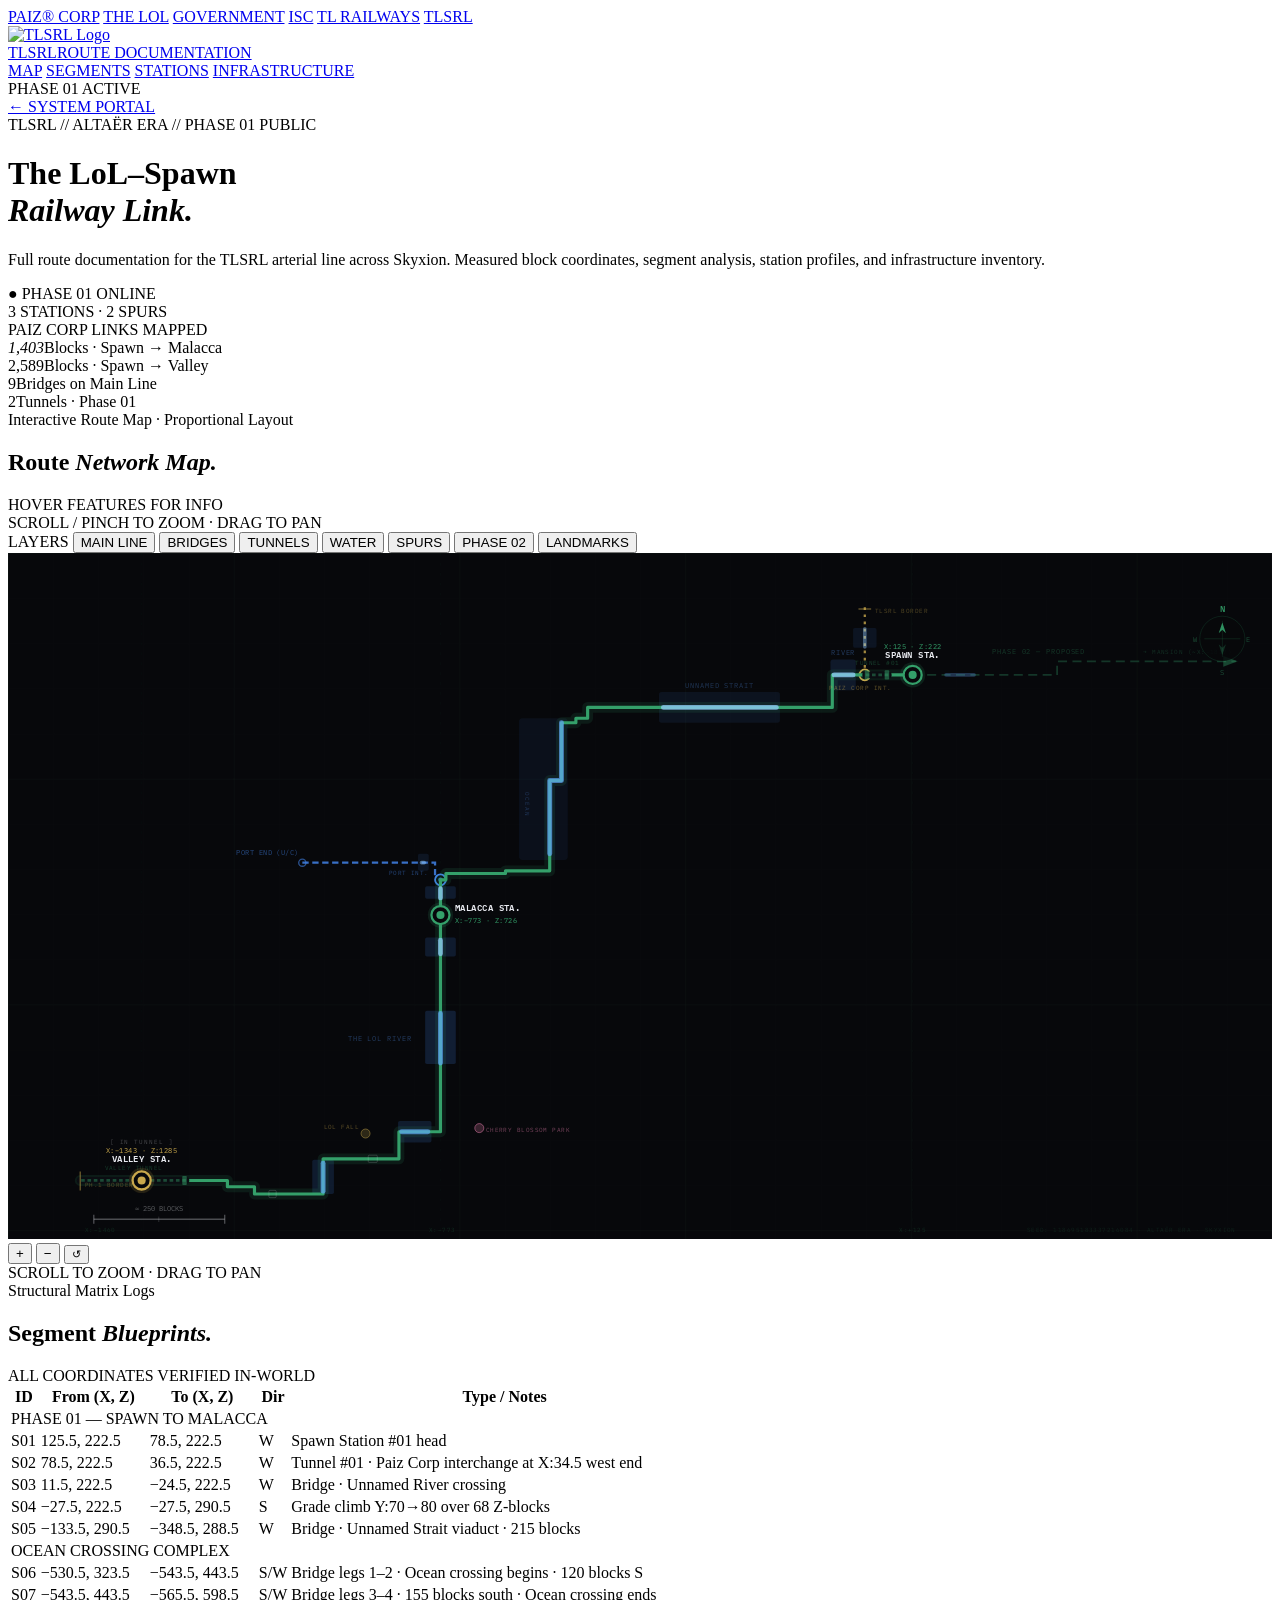
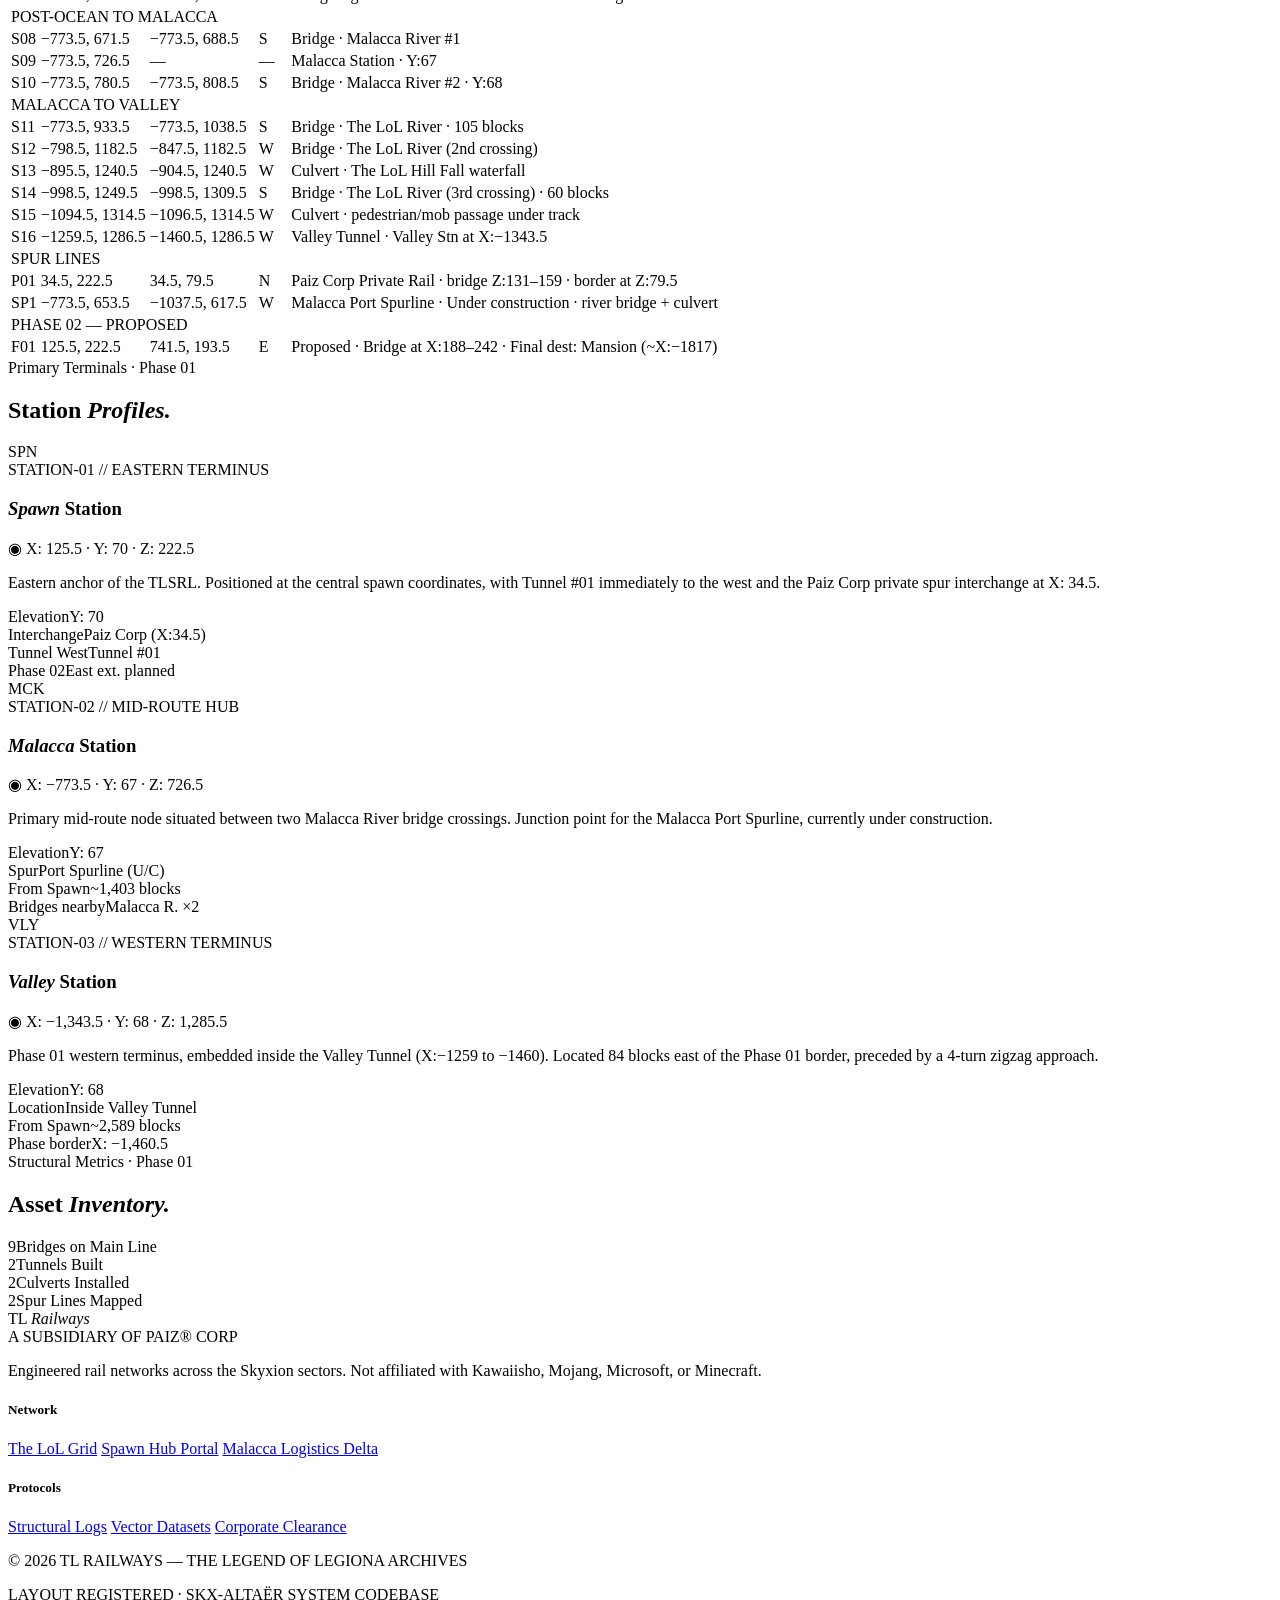
==== commit eb71c593: "Refactor CSS by removing inline styles Removed inline CSS styles from index.html to improve maintain" ====
--- a/tlsrl/index.html
+++ b/tlsrl/index.html
@@ -4,234 +4,24 @@
 <meta charset="UTF-8">
 <meta name="viewport" content="width=device-width, initial-scale=1.0">
 <title>TLSRL — The LoL–Spawn Railway Link · Route Documentation</title>
+<meta name="description" content="Full route documentation for TLSRL, The LoL–Spawn Railway Link — stations, segments, bridges, tunnels, and the interactive route map.">
+<meta property="og:title" content="TLSRL — The LoL–Spawn Railway Link">
+<meta property="og:description" content="Full route documentation for TLSRL — stations, segments, bridges, tunnels, and the interactive route map.">
+<meta property="og:url" content="https://thelegendoflegiona.github.io/tlrailways/tlsrl/">
+<meta property="og:image" content="https://thelegendoflegiona.github.io/tlrailways/assets/images/TLSRL_LOGO.png">
+<meta property="og:image:width" content="500">
+<meta property="og:image:height" content="500">
+<meta property="og:type" content="website">
+<meta property="og:site_name" content="The Legend of Legiona">
+<meta name="twitter:card" content="summary">
+<meta name="twitter:title" content="TLSRL — The LoL–Spawn Railway Link">
+<meta name="twitter:description" content="Full route documentation for TLSRL — stations, segments, bridges, tunnels, and the interactive route map.">
+<meta name="twitter:image" content="https://thelegendoflegiona.github.io/tlrailways/assets/images/TLSRL_LOGO.png">
 <link rel="icon" type="image/png" href="/tlrailways/assets/images/TLSRL_LOGO.png">
 <link href="https://fonts.googleapis.com/css2?family=DM+Serif+Display:ital@0;1&family=IBM+Plex+Mono:wght@300;400;500;600&family=Outfit:wght@300;400;500;600&display=swap" rel="stylesheet">
-<style>
-:root{
-  --bg:#0b0c10;--bg2:#111318;--bg3:#161920;--bgc:#13161c;
-  --bdr:rgba(52,160,106,0.12);--bdr2:rgba(52,160,106,0.3);
-  --txt:#e8eaf0;--muted:rgba(232,234,240,0.55);--faint:rgba(232,234,240,0.25);
-  --grn:#34a06a;--grn-dk:#122d1e;--grn-dim:rgba(52,160,106,0.08);
-  --gold:#c9a84c;--gold-dim:rgba(201,168,76,0.08);
-  --blue:#4182e6;--blue-dim:rgba(65,130,230,0.08);
-  --tb:30px;--nh:70px;
-}
-*{margin:0;padding:0;box-sizing:border-box}
-html{scroll-behavior:smooth}
-body{font-family:'Outfit',sans-serif;background:var(--bg);color:var(--txt);line-height:1.75;overflow-x:hidden}
-body::before{content:'';position:fixed;inset:0;background-image:url("data:image/svg+xml,%3Csvg viewBox='0 0 200 200' xmlns='http://www.w3.org/2000/svg'%3E%3Cfilter id='n'%3E%3CfeTurbulence type='fractalNoise' baseFrequency='0.8' numOctaves='3' stitchTiles='stitch'/%3E%3C/filter%3E%3Crect width='100%25' height='100%25' filter='url(%23n)' opacity='0.015'/%3E%3C/svg%3E");pointer-events:none;z-index:9999}
-
-/* ── TOPBAR ── */
-.topbar{position:fixed;top:0;left:0;right:0;height:var(--tb);z-index:500;background:#050608;border-bottom:1px solid rgba(52,160,106,0.1);display:flex;align-items:center;padding:0 5%;overflow-x:auto;scrollbar-width:none}
-.topbar::-webkit-scrollbar{display:none}
-.topbar-links{display:flex;align-items:center;white-space:nowrap;flex-shrink:0}
-.topbar-links a{font-family:'IBM Plex Mono',monospace;font-size:0.55rem;letter-spacing:2px;color:rgba(232,234,240,0.3);text-decoration:none;padding:0 16px;height:var(--tb);display:flex;align-items:center;transition:all 0.2s;border-right:1px solid rgba(52,160,106,0.08)}
-.topbar-links a:hover{color:var(--grn)}
-.topbar-links a.here{color:var(--grn);background:var(--grn-dim);font-weight:600}
-
-/* ── NAV ── */
-nav{position:sticky;top:var(--tb);z-index:400;height:var(--nh);display:flex;align-items:center;padding:0 5%;background:rgba(11,12,16,0.9);backdrop-filter:blur(20px);border-bottom:1px solid var(--bdr);gap:40px}
-.nav-brand{display:flex;align-items:center;gap:14px;text-decoration:none;color:inherit}
-.nav-mark{width:42px;height:42px;background:var(--grn-dim);border:1px solid var(--bdr);border-radius:6px;display:flex;align-items:center;justify-content:center;transition:all 0.3s}
-.nav-brand:hover .nav-mark{border-color:var(--grn);box-shadow:0 0 15px rgba(52,160,106,0.3)}
-.nav-logo{width:28px;height:28px;object-fit:contain}
-.nav-bname{font-family:'DM Serif Display',serif;font-size:1.2rem;display:block;line-height:1}
-.nav-bsub{font-family:'IBM Plex Mono',monospace;font-size:0.5rem;letter-spacing:2.5px;color:var(--grn);display:block;margin-top:3px}
-.nav-links{display:flex;gap:4px}
-.nav-links a{padding:6px 14px;font-family:'IBM Plex Mono',monospace;font-size:0.6rem;letter-spacing:1.5px;color:var(--muted);text-decoration:none;transition:all 0.2s;border-radius:4px}
-.nav-links a:hover,.nav-links a.on{color:var(--grn);background:var(--grn-dim)}
-.nav-right{margin-left:auto;display:flex;align-items:center;gap:16px}
-.spill{display:flex;align-items:center;gap:8px;padding:5px 14px;background:var(--grn-dim);border:1px solid rgba(52,160,106,0.25);border-radius:4px;font-family:'IBM Plex Mono',monospace;font-size:0.55rem;letter-spacing:1.5px;color:var(--grn);font-weight:600}
-.spill-dot{width:6px;height:6px;border-radius:50%;background:var(--grn);box-shadow:0 0 8px var(--grn);animation:blink 2s infinite}
-.nav-back{padding:6px 16px;font-family:'IBM Plex Mono',monospace;font-size:0.58rem;letter-spacing:1px;color:var(--faint);text-decoration:none;border:1px solid var(--bdr);border-radius:4px;transition:all 0.2s}
-.nav-back:hover{color:var(--txt);border-color:var(--bdr2)}
-
-/* ── HERO ── */
-.hero{margin-top:var(--tb);padding:100px 5% 80px;background:radial-gradient(circle at 80% 20%,rgba(52,160,106,0.06) 0%,transparent 50%)}
-.hero-inner{max-width:1200px;margin:0 auto}
-.hero-eye{font-family:'IBM Plex Mono',monospace;font-size:0.6rem;letter-spacing:4px;color:var(--grn);margin-bottom:1.5rem;display:flex;align-items:center;gap:16px}
-.hero-eye::before{content:'';width:30px;height:1px;background:var(--grn)}
-.hero h1{font-family:'DM Serif Display',serif;font-size:clamp(3rem,6vw,5.5rem);line-height:1.05;letter-spacing:-1px;margin-bottom:1.5rem}
-.hero h1 em{font-style:italic;color:var(--grn)}
-.hero-sub{font-size:1.05rem;color:var(--muted);font-weight:300;max-width:600px;line-height:1.8;margin-bottom:3rem}
-.hero-chips{display:flex;gap:10px;flex-wrap:wrap}
-.chip{font-family:'IBM Plex Mono',monospace;font-size:0.55rem;letter-spacing:1.5px;padding:6px 14px;border:1px solid var(--bdr);background:var(--bg2);color:var(--muted);display:flex;align-items:center;gap:8px;border-radius:4px}
-.chip-grn{border-color:rgba(52,160,106,0.3);color:var(--grn);background:var(--grn-dim)}
-.chip-gold{border-color:rgba(201,168,76,0.3);color:var(--gold);background:var(--gold-dim)}
-
-/* ── STATS ── */
-.stats{background:var(--bg2);border-top:1px solid var(--bdr);border-bottom:1px solid var(--bdr)}
-.stats-inner{max-width:1200px;margin:0 auto;display:flex}
-.stat{flex:1;padding:2.5rem 2rem;border-right:1px solid var(--bdr);transition:background 0.2s}
-.stat:last-child{border-right:none}
-.stat:hover{background:var(--grn-dim)}
-.sv{font-family:'DM Serif Display',serif;font-size:2.6rem;color:var(--txt);display:block;line-height:1;margin-bottom:0.4rem}
-.sv em{font-style:italic;color:var(--grn)}
-.sk{font-family:'IBM Plex Mono',monospace;font-size:0.52rem;letter-spacing:2px;color:var(--faint)}
-
-/* ── SECTIONS ── */
-.sec{padding:6rem 5%}
-.sec-alt{background:var(--bg2);border-top:1px solid var(--bdr)}
-.inner{max-width:1200px;margin:0 auto}
-.sec-head{display:flex;justify-content:space-between;align-items:flex-end;margin-bottom:3.5rem;padding-bottom:1.5rem;border-bottom:1px solid var(--bdr);flex-wrap:wrap;gap:20px}
-.eye{font-family:'IBM Plex Mono',monospace;font-size:0.58rem;letter-spacing:3px;color:var(--grn);margin-bottom:0.5rem}
-.sec-head h2{font-family:'DM Serif Display',serif;font-size:clamp(1.8rem,4vw,2.8rem)}
-.sec-head h2 em{font-style:italic;color:var(--grn)}
-.sec-meta{font-family:'IBM Plex Mono',monospace;font-size:0.52rem;letter-spacing:2px;color:var(--faint);text-align:right;line-height:2}
-
-/* ═══════════════════════════════════════
-   MAP SECTION — Full redesign
-═══════════════════════════════════════ */
-.map-shell{background:var(--bgc);border:1px solid var(--bdr);border-radius:10px;overflow:hidden;box-shadow:0 12px 50px rgba(0,0,0,0.4)}
-
-/* Layer toolbar */
-.map-toolbar{display:flex;align-items:center;gap:6px;padding:12px 16px;background:#0d0f14;border-bottom:1px solid rgba(52,160,106,0.1);flex-wrap:wrap;overflow-x:auto}
-.map-toolbar-label{font-family:'IBM Plex Mono',monospace;font-size:0.5rem;letter-spacing:2px;color:var(--faint);margin-right:6px;flex-shrink:0}
-.layer-btn{font-family:'IBM Plex Mono',monospace;font-size:0.5rem;letter-spacing:1.5px;padding:5px 12px;border:1px solid rgba(255,255,255,0.08);background:rgba(255,255,255,0.03);color:rgba(232,234,240,0.35);border-radius:3px;cursor:pointer;transition:all 0.2s;white-space:nowrap;display:flex;align-items:center;gap:6px}
-.layer-btn::before{content:'';width:6px;height:6px;border-radius:50%;background:currentColor;opacity:0.5;flex-shrink:0}
-.layer-btn.on{color:var(--txt);border-color:rgba(255,255,255,0.2);background:rgba(255,255,255,0.06)}
-.layer-btn.on::before{opacity:1}
-.layer-btn[data-layer="main"].on{color:var(--grn);border-color:rgba(52,160,106,0.35);background:var(--grn-dim)}
-.layer-btn[data-layer="main"].on::before{background:var(--grn);box-shadow:0 0 4px var(--grn)}
-.layer-btn[data-layer="bridges"].on{color:rgba(150,205,255,0.9);border-color:rgba(100,170,255,0.3)}
-.layer-btn[data-layer="bridges"].on::before{background:rgba(150,205,255,0.9)}
-.layer-btn[data-layer="tunnels"].on{color:rgba(180,180,220,0.8);border-color:rgba(180,180,220,0.2)}
-.layer-btn[data-layer="tunnels"].on::before{background:rgba(180,180,220,0.8)}
-.layer-btn[data-layer="water"].on{color:rgba(80,140,230,0.8);border-color:rgba(65,130,230,0.3)}
-.layer-btn[data-layer="water"].on::before{background:rgba(80,140,230,0.8)}
-.layer-btn[data-layer="spurs"].on::before{background:var(--blue)}
-.layer-btn[data-layer="spurs"].on{color:var(--blue);border-color:rgba(65,130,230,0.35);background:var(--blue-dim)}
-.layer-btn[data-layer="planned"].on{color:rgba(52,160,106,0.55);border-color:rgba(52,160,106,0.2)}
-.layer-btn[data-layer="planned"].on::before{background:rgba(52,160,106,0.55)}
-.layer-btn[data-layer="landmarks"].on{color:var(--gold);border-color:rgba(201,168,76,0.3);background:var(--gold-dim)}
-.layer-btn[data-layer="landmarks"].on::before{background:var(--gold)}
-
-/* Map canvas area */
-.map-canvas{position:relative;background:#07080b;overflow:hidden;touch-action:none;cursor:grab;min-height:380px}
-.map-canvas:active{cursor:grabbing}
-.map-canvas svg{width:100%;height:auto;display:block}
-
-/* Floating zoom controls (inside map, bottom right) */
-.map-zoom-ctrl{position:absolute;bottom:16px;right:16px;display:flex;flex-direction:column;gap:4px;z-index:10}
-.zoom-btn{width:36px;height:36px;display:flex;align-items:center;justify-content:center;font-family:'IBM Plex Mono',monospace;font-size:1rem;font-weight:600;background:rgba(7,8,11,0.85);border:1px solid rgba(52,160,106,0.2);color:var(--muted);border-radius:4px;cursor:pointer;transition:all 0.2s;backdrop-filter:blur(8px)}
-.zoom-btn:hover{border-color:var(--grn);color:var(--grn);background:rgba(7,8,11,0.95)}
-.zoom-level{font-family:'IBM Plex Mono',monospace;font-size:0.5rem;letter-spacing:1px;text-align:center;color:var(--faint);padding:4px 0}
-
-/* Drag hint inside map */
-.map-drag-hint{position:absolute;bottom:16px;left:50%;transform:translateX(-50%);font-family:'IBM Plex Mono',monospace;font-size:0.48rem;letter-spacing:1.5px;color:rgba(232,234,240,0.2);pointer-events:none;transition:opacity 0.5s;white-space:nowrap}
-
-/* ── TOOLTIP / INFO CARD ── */
-.map-tooltip{
-  position:fixed;
-  pointer-events:none;
-  z-index:1000;
-  opacity:0;
-  transform:translate(14px,-50%) scale(0.96);
-  transition:opacity 0.18s ease, transform 0.18s ease;
-  min-width:210px;
-  max-width:260px;
-}
-.map-tooltip.show{opacity:1;transform:translate(14px,-50%) scale(1)}
-.tt-inner{
-  background:#0f1116;
-  border:1px solid rgba(52,160,106,0.25);
-  border-radius:8px;
-  overflow:hidden;
-  box-shadow:0 8px 32px rgba(0,0,0,0.6);
-}
-.tt-head{padding:12px 14px 10px;border-bottom:1px solid rgba(52,160,106,0.08)}
-.tt-code{font-family:'IBM Plex Mono',monospace;font-size:0.48rem;letter-spacing:3px;color:var(--grn);margin-bottom:4px;display:block}
-.tt-name{font-family:'DM Serif Display',serif;font-size:1.05rem;color:var(--txt);line-height:1.2;display:block;margin-bottom:6px}
-.tt-status{font-family:'IBM Plex Mono',monospace;font-size:0.48rem;letter-spacing:2px;padding:2px 8px;border-radius:2px;display:inline-block}
-.tt-status.op{background:rgba(52,160,106,0.12);color:var(--grn);border:1px solid rgba(52,160,106,0.2)}
-.tt-status.uc{background:rgba(201,168,76,0.1);color:var(--gold);border:1px solid rgba(201,168,76,0.2)}
-.tt-body{padding:10px 14px}
-.tt-coord{font-family:'IBM Plex Mono',monospace;font-size:0.52rem;letter-spacing:1px;color:var(--gold);margin-bottom:10px}
-.tt-rows{display:grid;grid-template-columns:auto 1fr;gap:4px 12px}
-.tt-k{font-family:'IBM Plex Mono',monospace;font-size:0.48rem;letter-spacing:1px;color:var(--faint)}
-.tt-v{font-family:'IBM Plex Mono',monospace;font-size:0.5rem;letter-spacing:0.5px;color:var(--muted)}
-
-/* For non-station features (bridge, spur labels) */
-.tt-simple{padding:8px 12px;font-family:'IBM Plex Mono',monospace;font-size:0.55rem;letter-spacing:1px;color:var(--txt)}
-.tt-simple span{color:var(--faint);display:block;font-size:0.46rem;margin-top:3px}
-
-/* ── TABLES ── */
-.seg-table{width:100%;border-collapse:collapse;font-family:'IBM Plex Mono',monospace;font-size:0.62rem;letter-spacing:0.5px}
-.seg-table th{padding:1rem;text-align:left;font-size:0.55rem;letter-spacing:2px;color:var(--grn);border-bottom:1px solid var(--bdr);font-weight:600;background:var(--bg3);text-transform:uppercase}
-.seg-table td{padding:0.9rem 1rem;border-bottom:1px solid rgba(52,160,106,0.05);color:var(--muted);transition:all 0.15s}
-.seg-table tr:hover td{background:var(--grn-dim);color:var(--txt)}
-.seg-table .coord{color:var(--faint)}
-.seg-table .dir-w{color:var(--blue);font-weight:600}
-.seg-table .dir-s{color:var(--grn);font-weight:600}
-.seg-table .dir-n{color:var(--gold);font-weight:600}
-.seg-table .dir-e{color:#e66c41;font-weight:600}
-.note-badge{font-size:0.5rem;letter-spacing:1px;padding:2px 8px;border:1px solid;border-radius:3px;display:inline-block;font-weight:600}
-.badge-station{border-color:var(--grn);color:var(--grn);background:var(--grn-dim)}
-.badge-private{border-color:var(--gold);color:var(--gold);background:var(--gold-dim)}
-.badge-spur{border-color:var(--blue);color:var(--blue);background:var(--blue-dim)}
-.badge-tunnel{border-color:rgba(232,234,240,0.2);color:var(--muted);background:rgba(232,234,240,0.04)}
-.badge-planned{border-color:rgba(52,160,106,0.3);color:rgba(52,160,106,0.6);background:rgba(52,160,106,0.04)}
-.seg-group-hdr td{background:rgba(52,160,106,0.04);font-size:0.55rem;letter-spacing:2px;color:var(--txt);font-weight:600;padding:0.7rem 1rem;border-bottom:1px solid var(--bdr)}
-
-/* ── STATION CARDS ── */
-.stations{display:grid;grid-template-columns:repeat(3,1fr);gap:20px}
-.stn{background:var(--bgc);border:1px solid var(--bdr);border-radius:8px;padding:2.5rem 2rem;position:relative;overflow:hidden;transition:all 0.3s}
-.stn:hover{border-color:var(--bdr2);transform:translateY(-4px);box-shadow:0 12px 30px rgba(0,0,0,0.4)}
-.stn-bg{position:absolute;right:-10px;bottom:-30px;font-family:'DM Serif Display',serif;font-size:7rem;color:rgba(52,160,106,0.03);line-height:1;pointer-events:none}
-.stn-id{font-family:'IBM Plex Mono',monospace;font-size:0.52rem;letter-spacing:3px;color:var(--grn);margin-bottom:1rem;font-weight:600}
-.stn h3{font-family:'DM Serif Display',serif;font-size:1.6rem;margin-bottom:0.5rem}
-.stn h3 em{font-style:italic;color:var(--grn)}
-.stn-coord{font-family:'IBM Plex Mono',monospace;font-size:0.6rem;letter-spacing:1.5px;color:var(--gold);margin-bottom:1.2rem}
-.stn p{font-size:0.9rem;color:var(--muted);line-height:1.8;font-weight:300}
-.stn-facts{display:grid;grid-template-columns:1fr 1fr;gap:10px;margin-top:1.2rem}
-.stn-fact{background:var(--bg2);border:1px solid rgba(52,160,106,0.05);border-radius:4px;padding:0.8rem}
-.sf-k{font-family:'IBM Plex Mono',monospace;font-size:0.5rem;letter-spacing:1.5px;color:var(--faint);display:block;margin-bottom:4px}
-.sf-v{font-size:0.9rem;color:var(--txt);font-weight:500}
-
-/* ── INFRA GRID ── */
-.infra-grid{display:grid;grid-template-columns:repeat(4,1fr);gap:16px}
-.infra{background:var(--bgc);border:1px solid var(--bdr);border-radius:6px;padding:2rem 1.5rem;text-align:center;transition:all 0.3s}
-.infra:hover{border-color:var(--bdr2);background:var(--bg3)}
-.infra-count{font-family:'DM Serif Display',serif;font-size:3rem;color:var(--grn);display:block;line-height:1;margin-bottom:0.5rem}
-.infra-label{font-family:'IBM Plex Mono',monospace;font-size:0.55rem;letter-spacing:2px;color:var(--muted)}
-
-/* ── FOOTER ── */
-footer{border-top:1px solid var(--bdr);background:#060709;padding:4rem 5% 3rem}
-.ft-inner{max-width:1200px;margin:0 auto;display:grid;grid-template-columns:2fr 1fr 1fr;gap:60px;margin-bottom:3rem}
-.ft-name{font-family:'DM Serif Display',serif;font-size:1.5rem;margin-bottom:0.4rem}
-.ft-name em{font-style:italic;color:var(--grn)}
-.ft-sub{font-family:'IBM Plex Mono',monospace;font-size:0.5rem;letter-spacing:3px;color:var(--faint);margin-bottom:1.5rem}
-.ft-desc{font-size:0.9rem;color:var(--faint);line-height:1.8;font-weight:300;max-width:320px}
-.ft-col h5{font-family:'IBM Plex Mono',monospace;font-size:0.55rem;letter-spacing:2.5px;color:var(--grn);margin-bottom:1.2rem}
-.ft-col a{display:block;font-size:0.9rem;color:var(--muted);text-decoration:none;margin-bottom:0.6rem;font-weight:300;transition:color 0.2s}
-.ft-col a:hover{color:var(--grn)}
-.ft-bot{border-top:1px solid rgba(52,160,106,0.06);padding-top:1.5rem;max-width:1200px;margin:0 auto;display:flex;justify-content:space-between;align-items:center;flex-wrap:wrap;gap:15px}
-.ft-bot p{font-family:'IBM Plex Mono',monospace;font-size:0.52rem;letter-spacing:1.5px;color:var(--faint)}
-
-/* ── ANIMATIONS ── */
-@keyframes blink{0%,100%{opacity:1}50%{opacity:0.3}}
-@keyframes stn-pulse-grn{0%,100%{r:14;opacity:0.2}50%{r:18;opacity:0.06}}
-@keyframes stn-pulse-gold{0%,100%{r:14;opacity:0.24}50%{r:20;opacity:0.06}}
-.stn-ring-grn{animation:stn-pulse-grn 2.5s ease-in-out infinite}
-.stn-ring-gold{animation:stn-pulse-gold 3s ease-in-out infinite}
-.reveal{opacity:0;transform:translateY(25px);transition:all 0.8s cubic-bezier(0.16,1,0.3,1)}
-.reveal.in{opacity:1;transform:none}
-
-/* ── RESPONSIVE ── */
-@media(max-width:1024px){.infra-grid{grid-template-columns:1fr 1fr}.ft-inner{grid-template-columns:1fr 1fr}.stations{grid-template-columns:1fr 1fr}}
-@media(max-width:768px){
-  .stats-inner{flex-direction:column}
-  .stat{border-right:none;border-bottom:1px solid var(--bdr);padding:1.5rem}
-  .stations{grid-template-columns:1fr}
-  .infra-grid{grid-template-columns:1fr 1fr}
-  .nav-links,.spill,.nav-back{display:none}
-  .ft-inner{grid-template-columns:1fr;gap:2.5rem}
-  .ft-bot{flex-direction:column;text-align:center}
-  .map-toolbar{gap:4px}
-  .map-toolbar-label{display:none}
-}
-</style>
+<link rel="stylesheet" href="/tlrailways/tlsrl/assets/css/style.css">
 </head>
+<script type="module" src="/gov/assets/js/stats.js"></script>
 <body>
 
 <div class="topbar">
